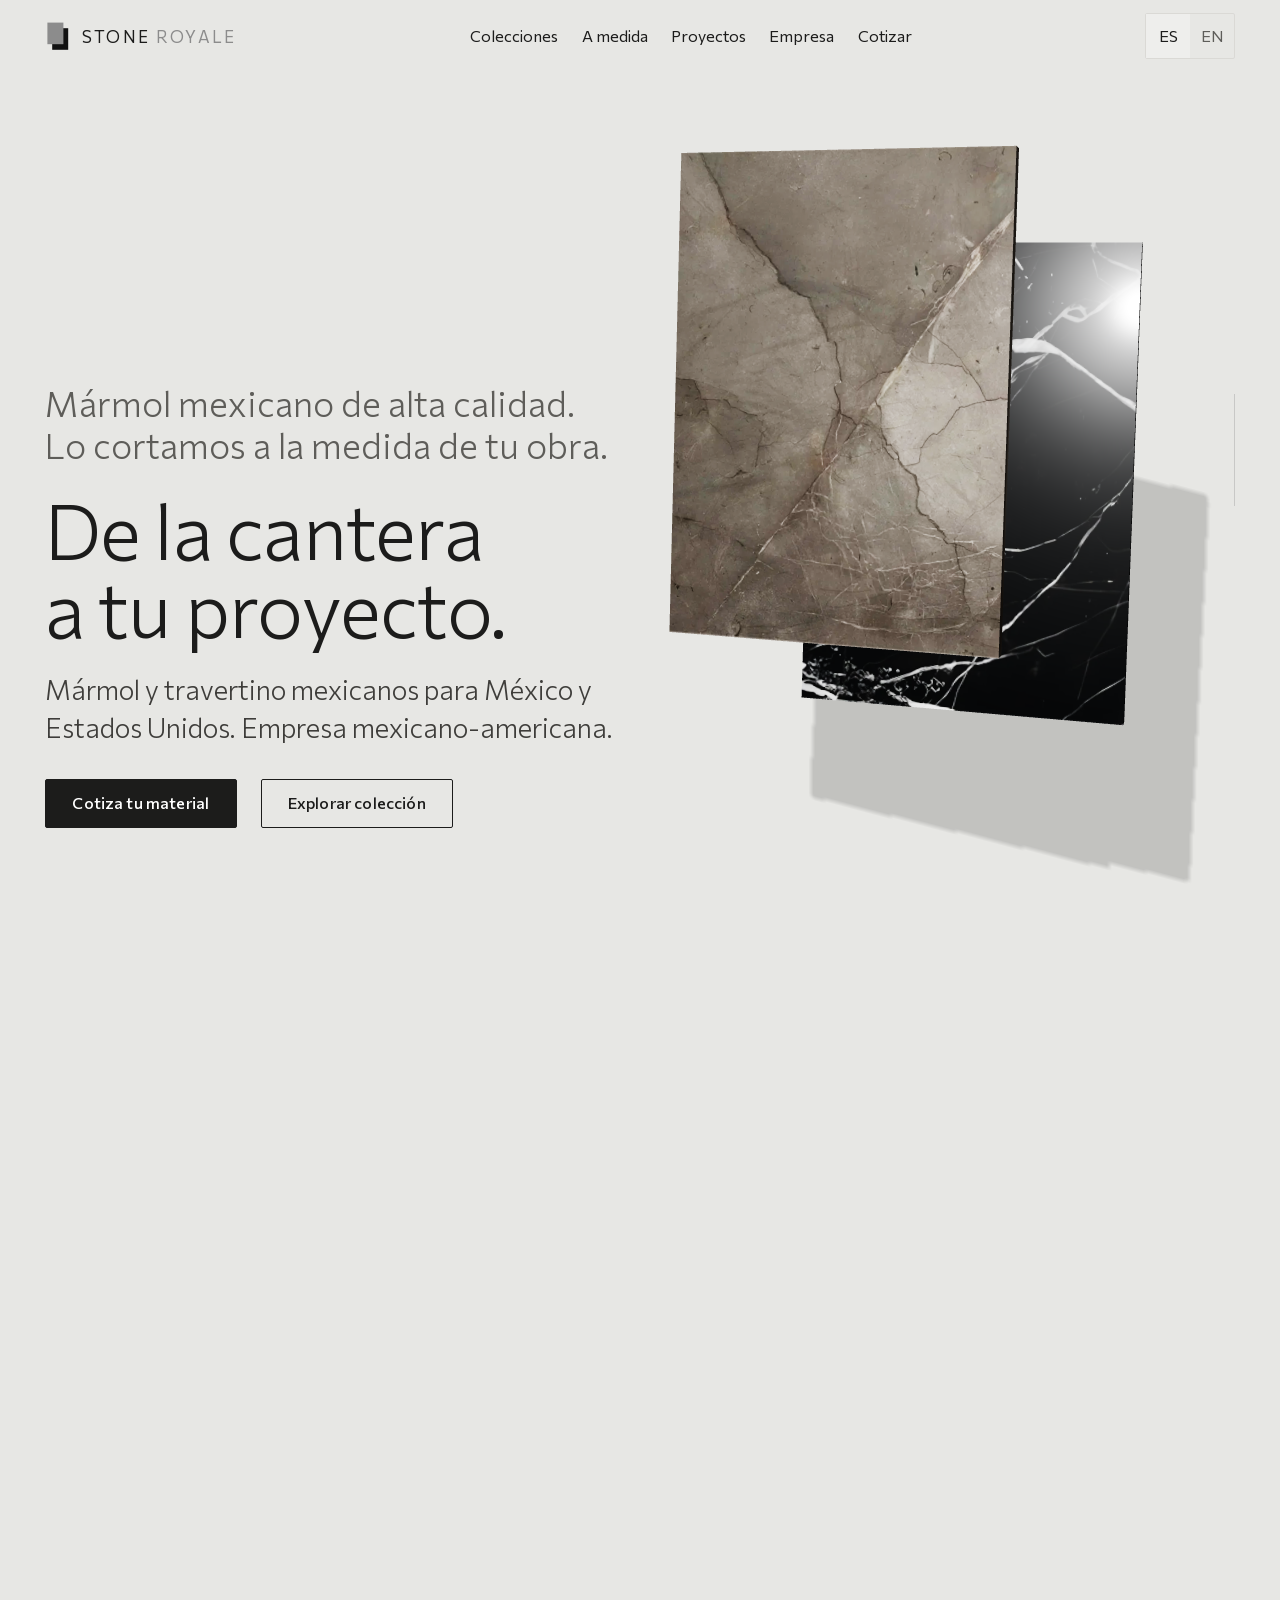
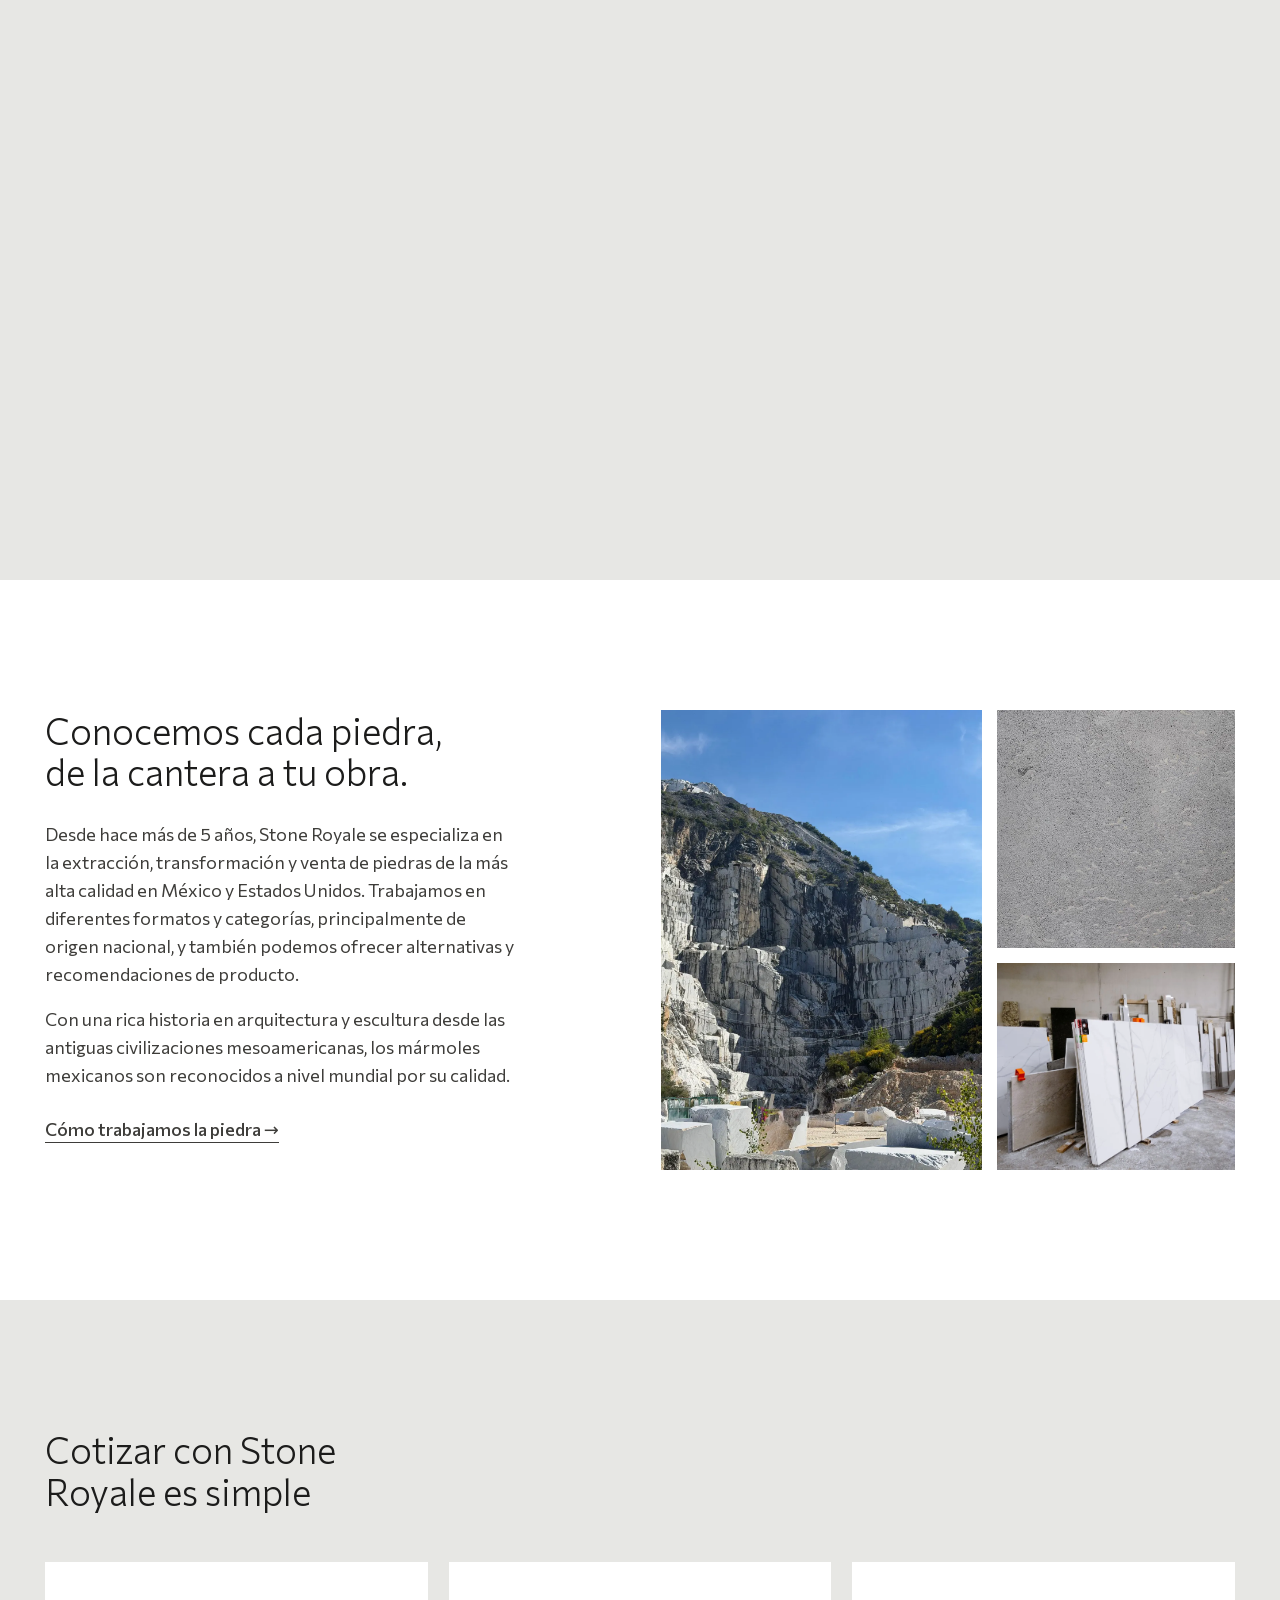
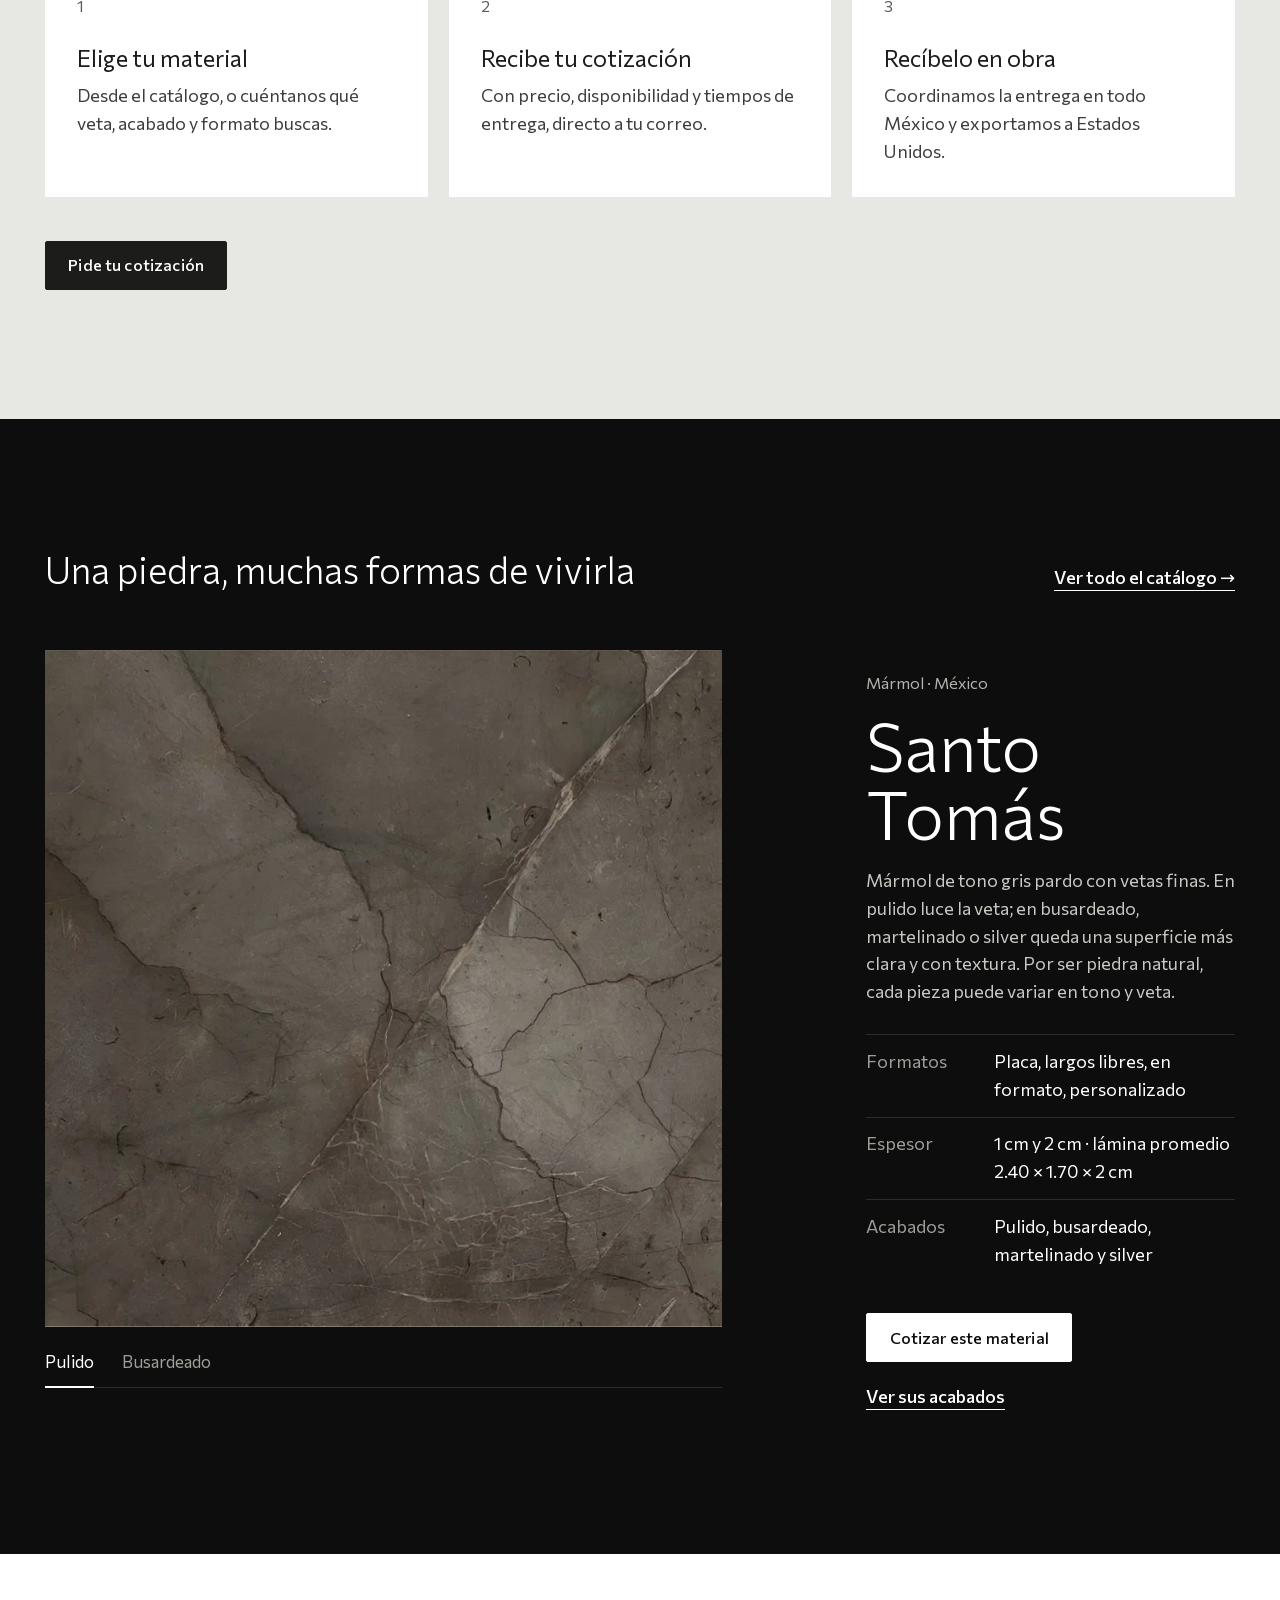
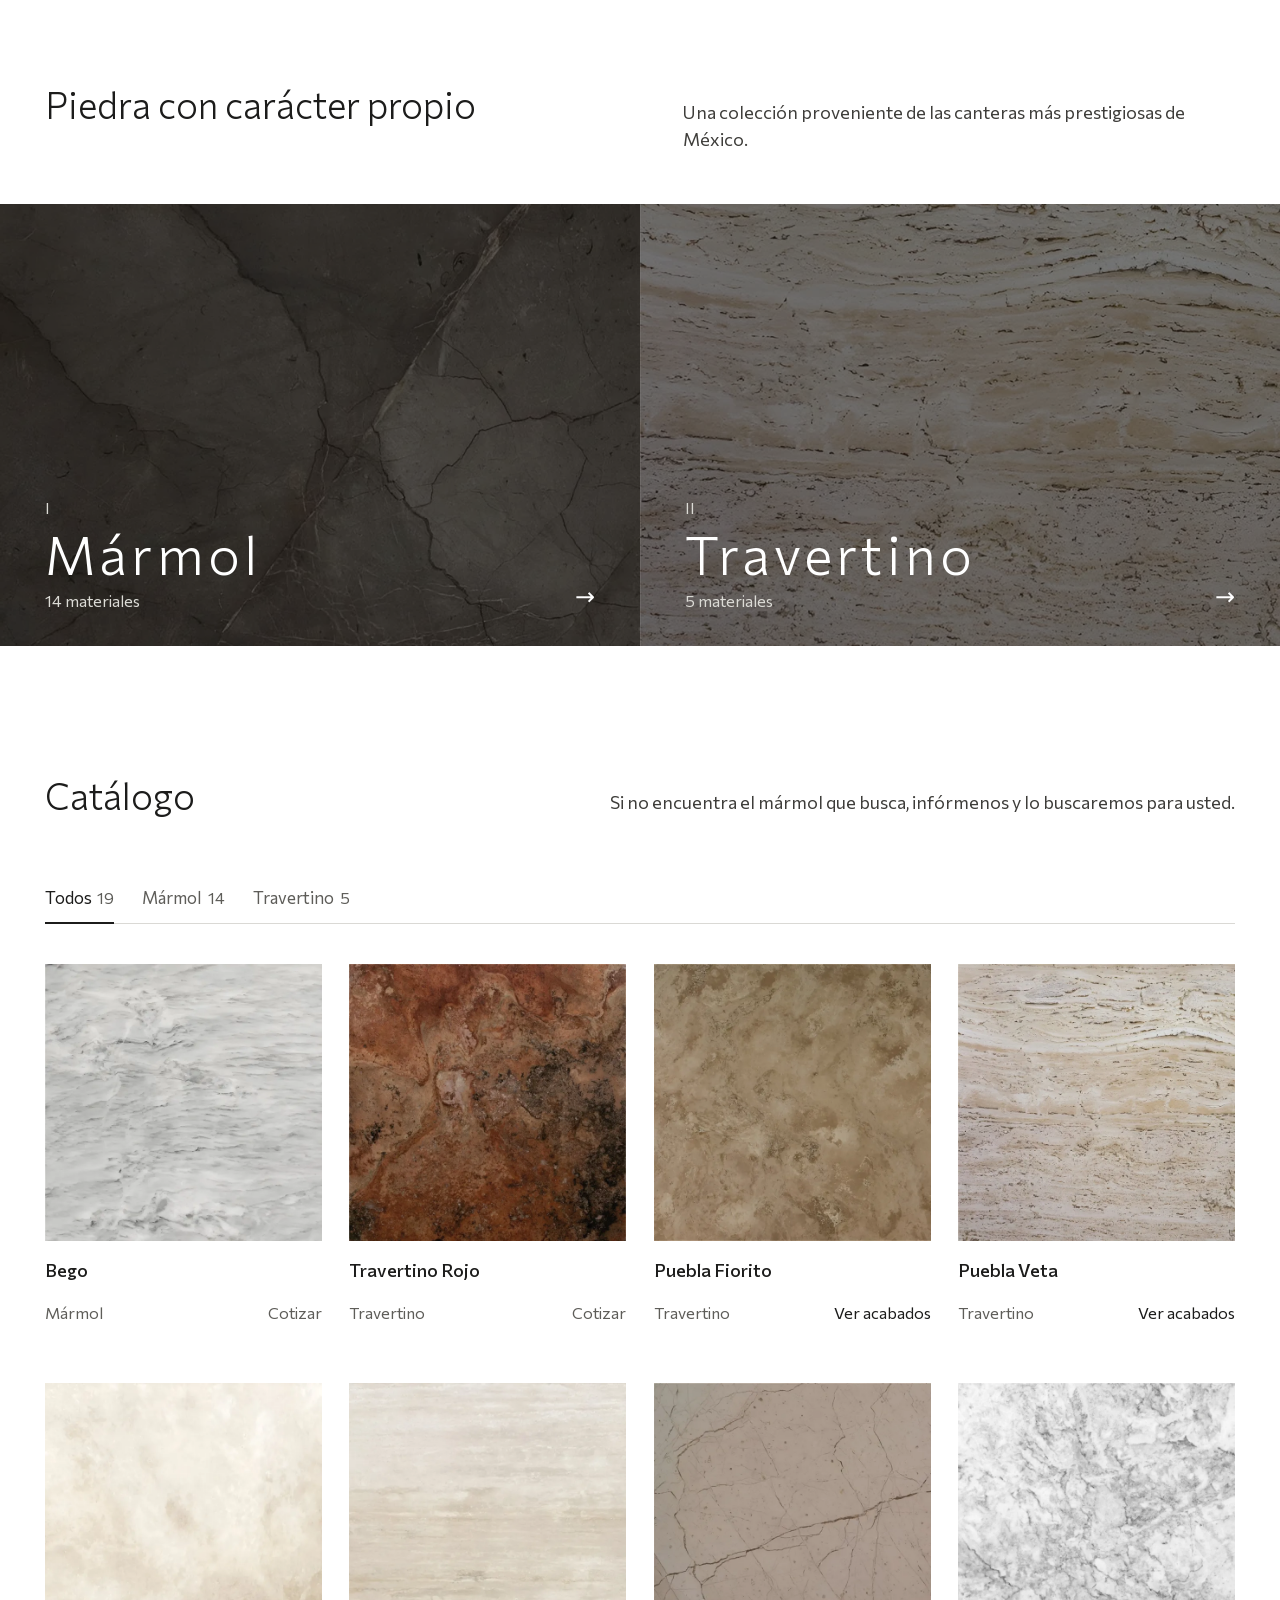
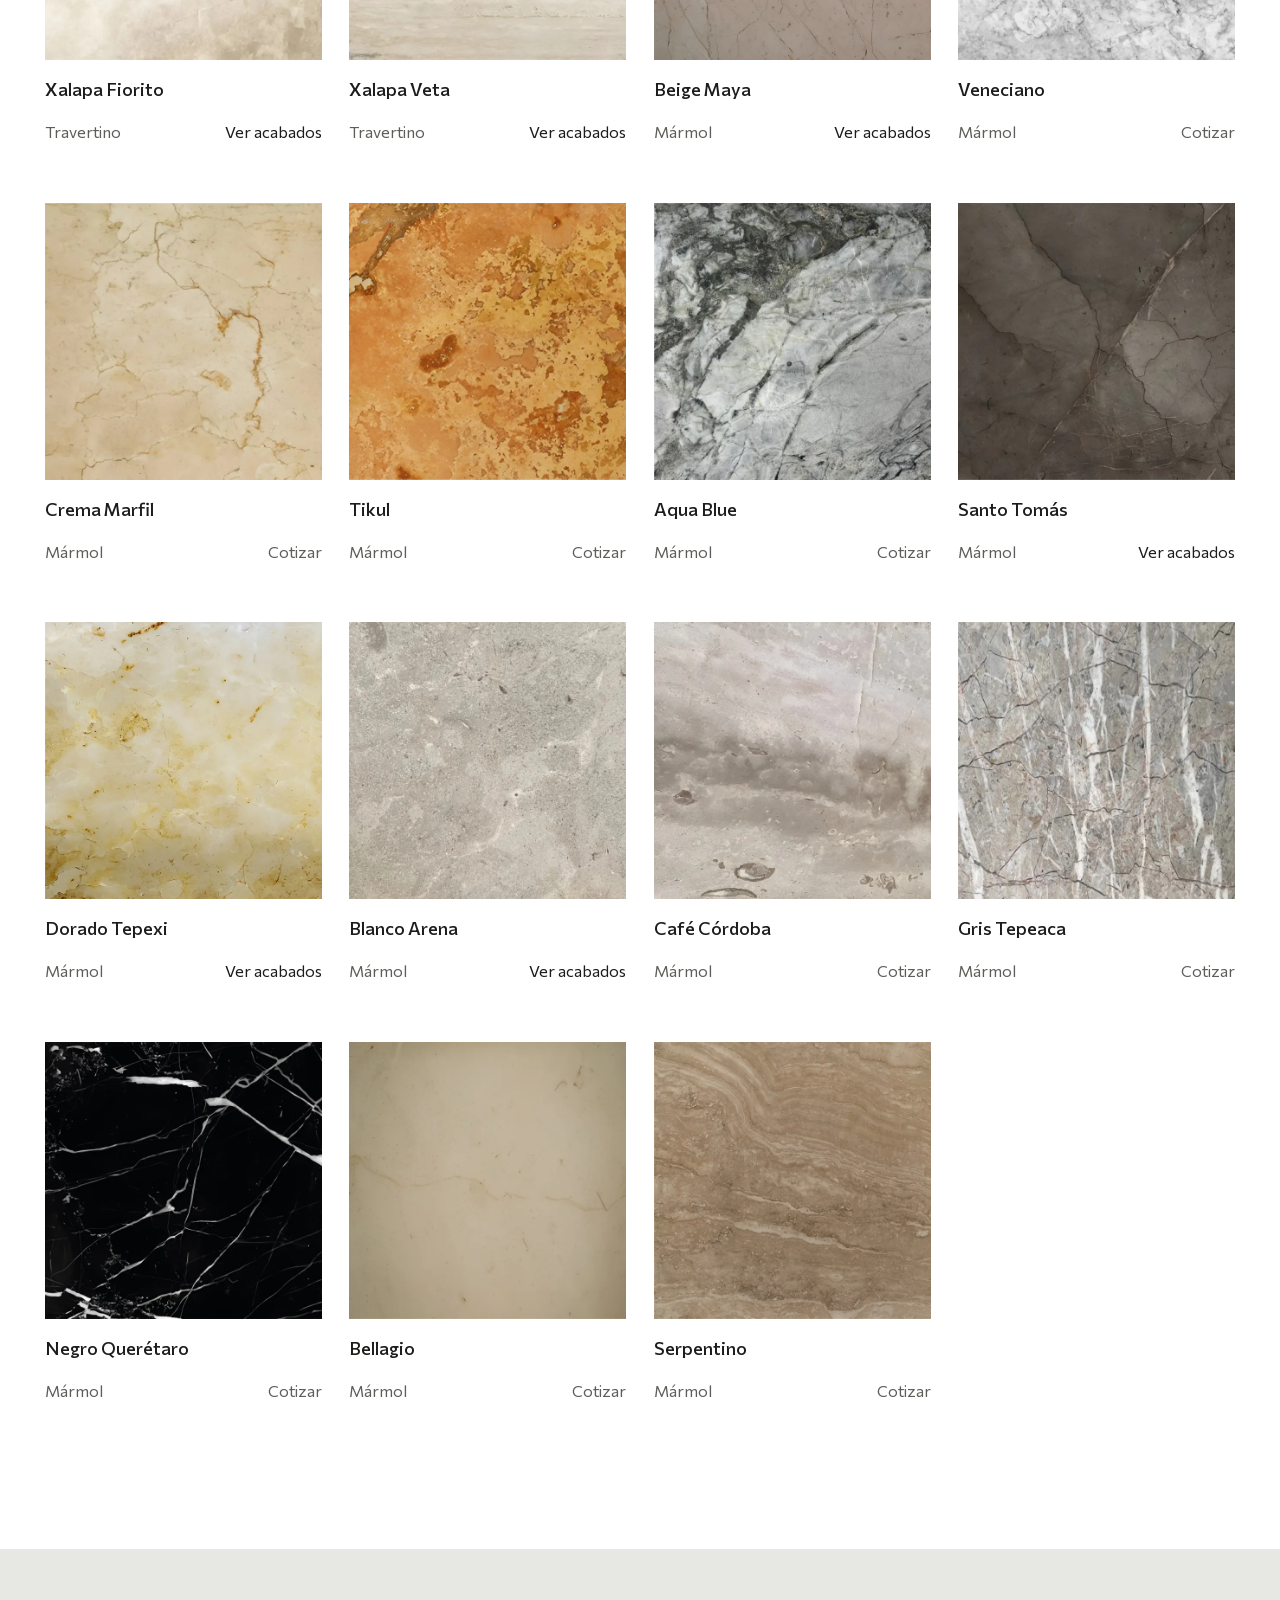
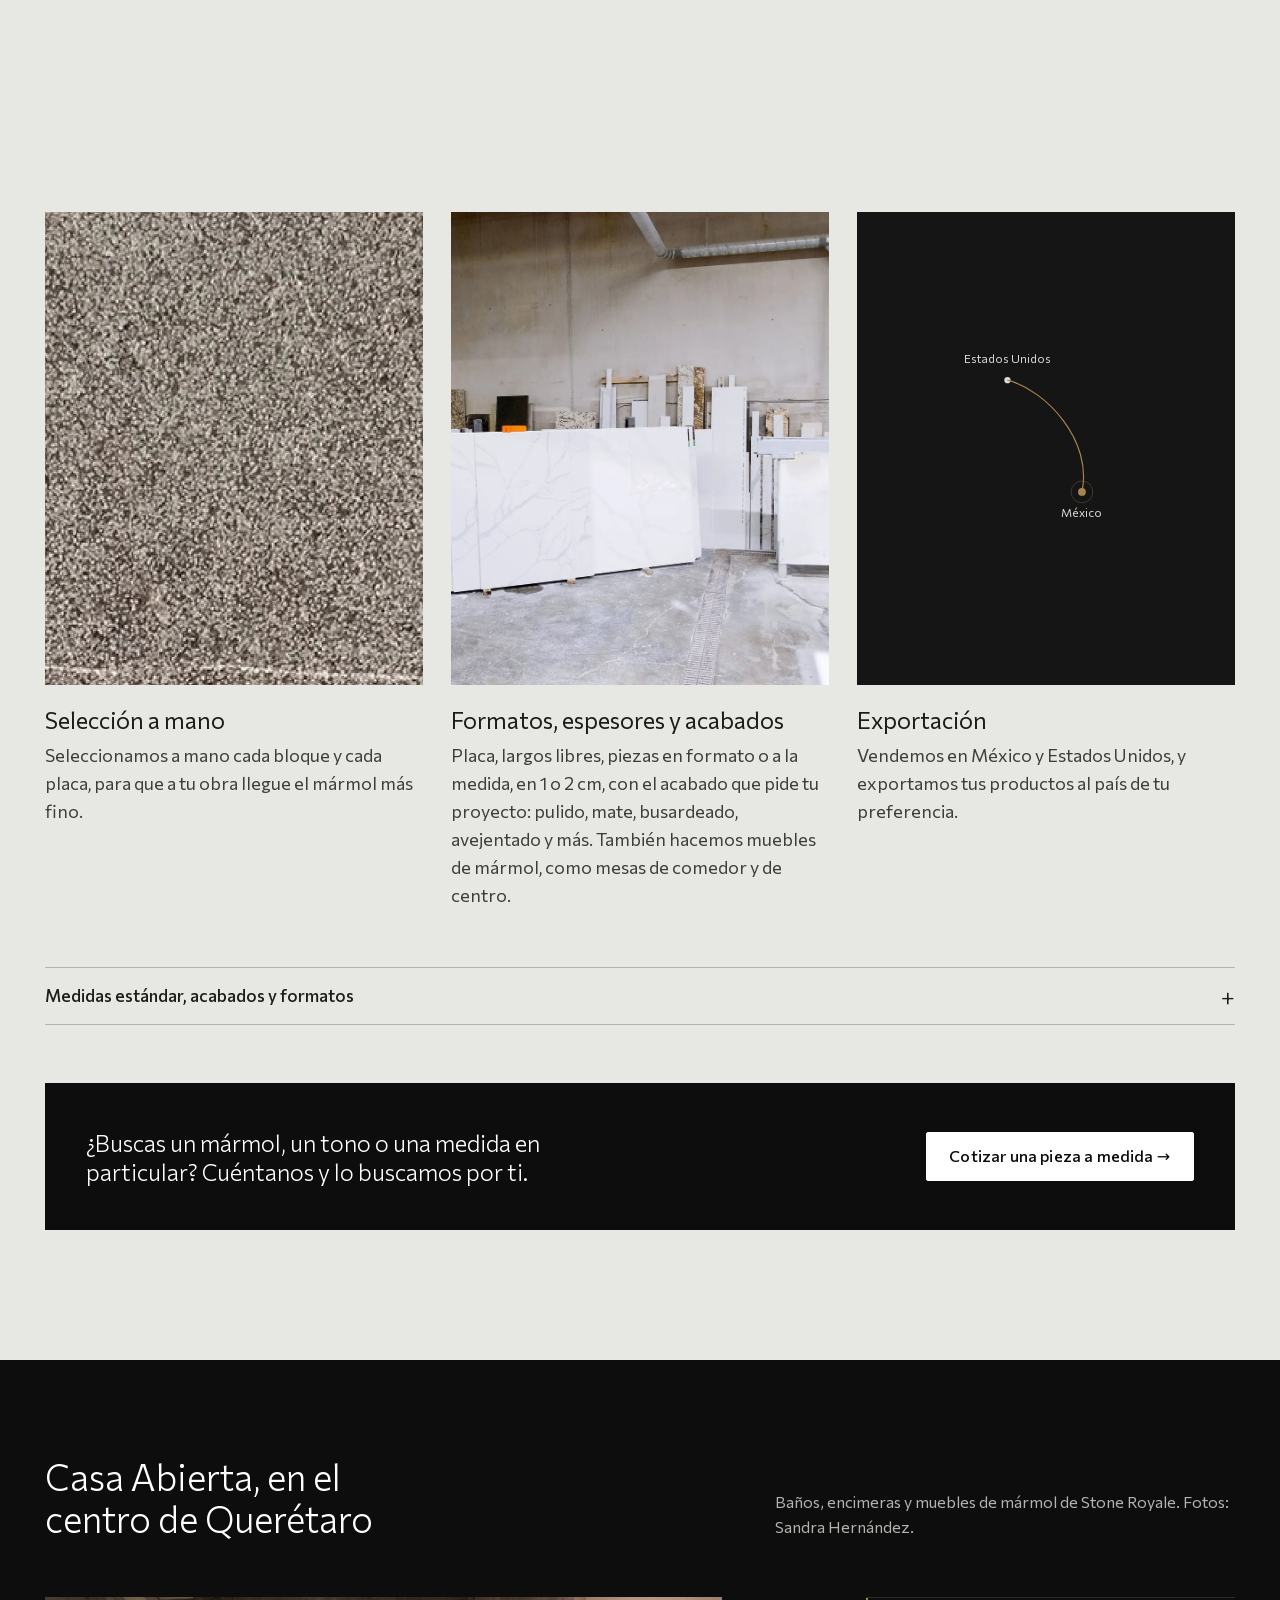
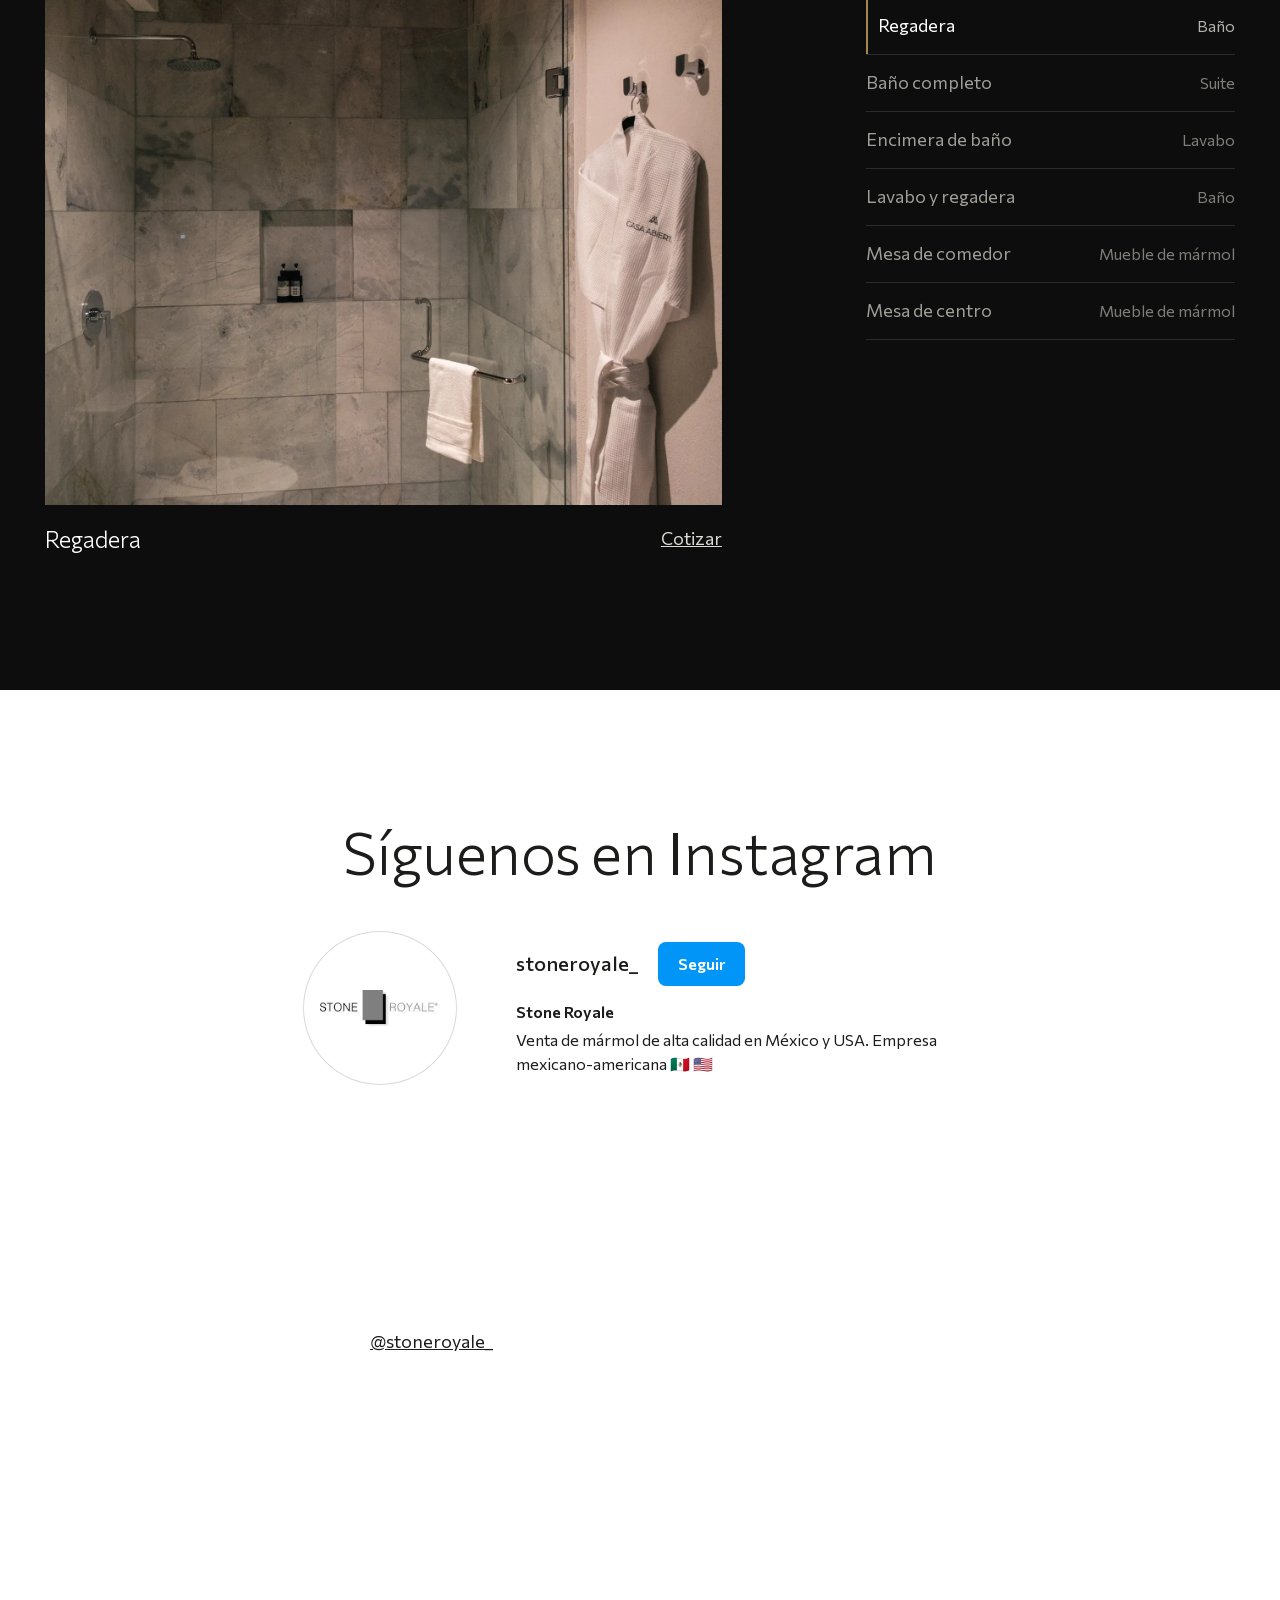
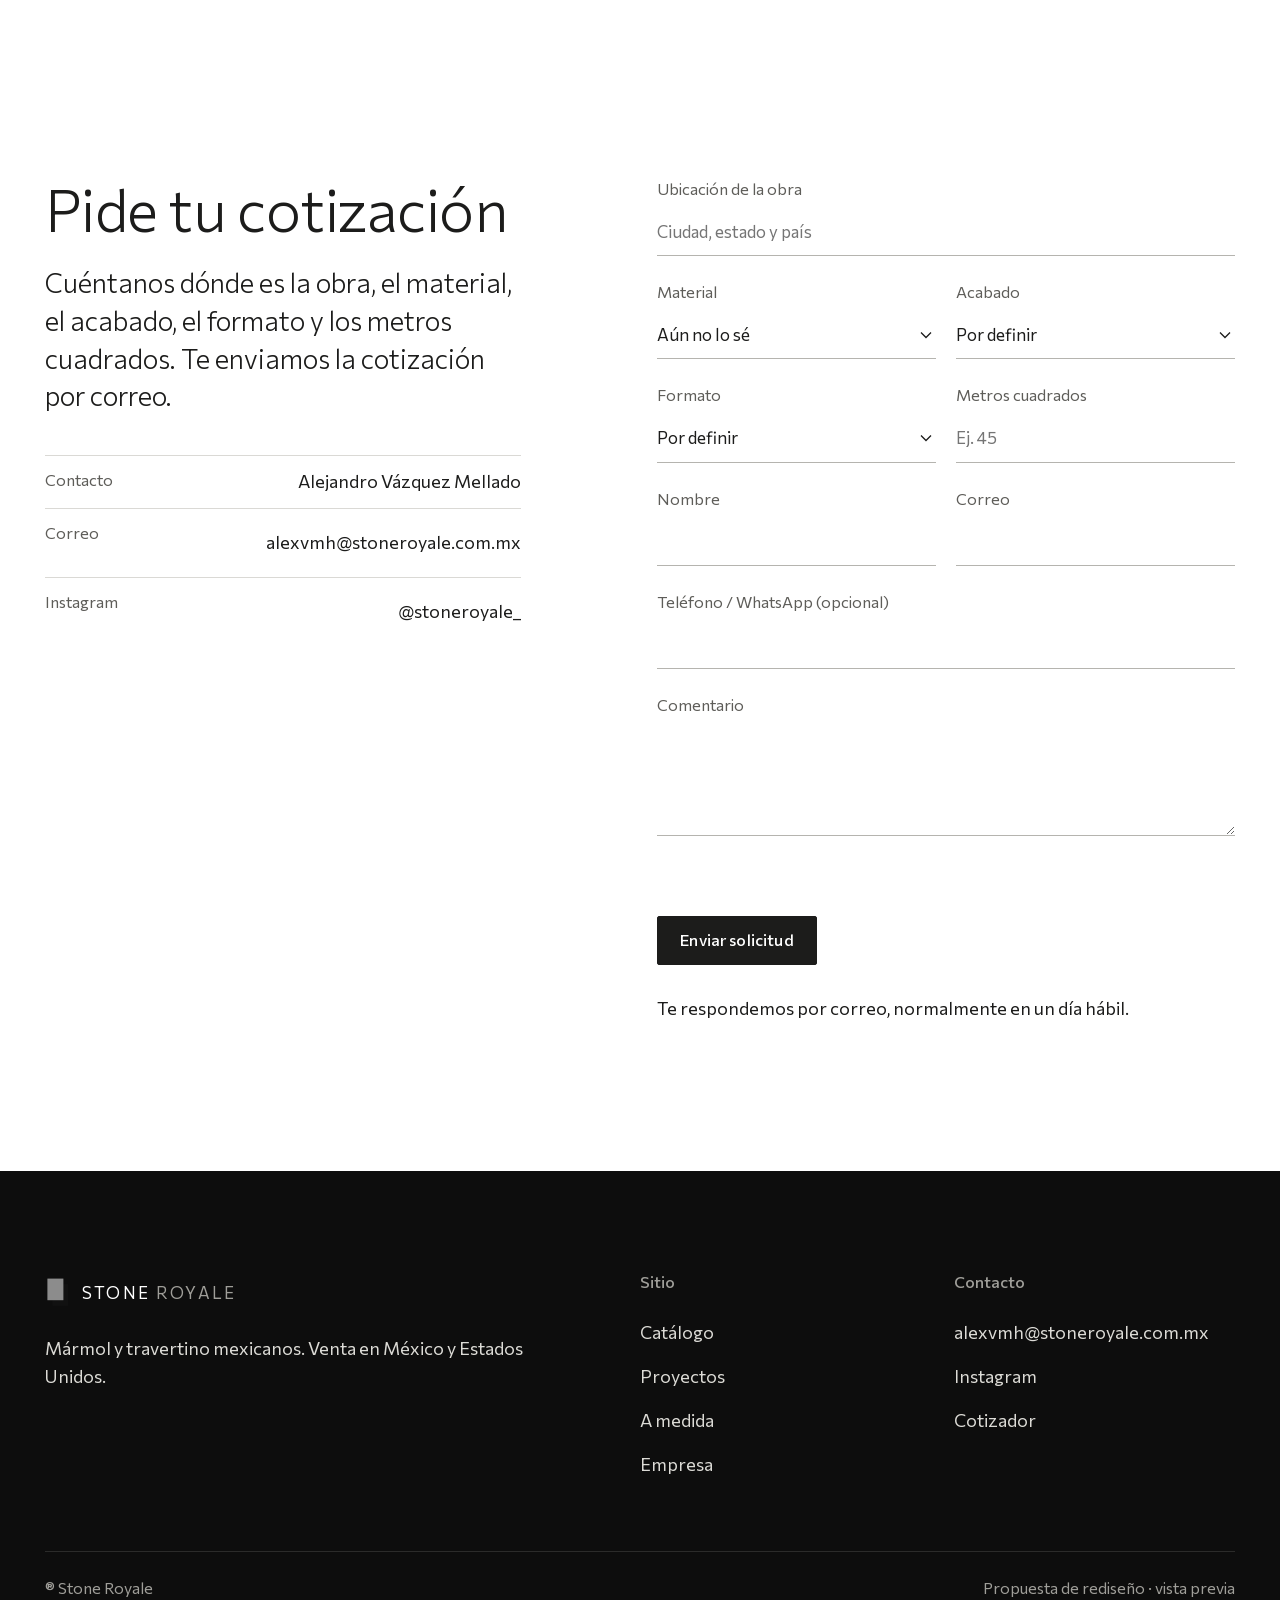
==== index.html @ ac7777a5 "Sin dirección (nada de ubicación); Blanco Arena con su nombre y ficha, una sola vez" ====
<!doctype html>
<html lang="es" class="no-js">
<head>
<meta charset="utf-8">
<meta name="viewport" content="width=device-width, initial-scale=1, viewport-fit=cover">
<title>Stone Royale · Mármol mexicano de alta calidad</title>
<meta name="robots" content="noindex, nofollow">
<meta name="description" content="Venta de mármol y travertino mexicanos de alta calidad en México y Estados Unidos. Cotiza tu material por correo.">
<meta name="theme-color" content="#FFFFFF">
<link rel="preload" href="assets/fonts/commissioner-latin.woff2" as="font" type="font/woff2" crossorigin>
<link rel="stylesheet" href="assets/css/sitio.css?v=1118t">
<link rel="icon" href="data:image/svg+xml,%3Csvg xmlns='http://www.w3.org/2000/svg' viewBox='0 0 32 38'%3E%3Crect x='9' y='9' width='20' height='27' fill='%23111'/%3E%3Crect x='3' y='2' width='20' height='27' fill='%238C8C8C'/%3E%3C/svg%3E">
<script>document.documentElement.className = 'js';</script>
</head>
<body>
<svg width="0" height="0" style="position:absolute" aria-hidden="true">
  <symbol id="iso" viewBox="0 0 32 38"><rect x="9" y="9" width="20" height="27" fill="#111"/><rect x="3" y="2" width="20" height="27" fill="#8C8C8C"/></symbol>
  <symbol id="wa" viewBox="0 0 24 24"><path fill="currentColor" d="M12 2a10 10 0 0 0-8.6 15.1L2 22l5-1.3A10 10 0 1 0 12 2zm0 18.2a8.2 8.2 0 0 1-4.2-1.1l-.3-.2-3 .8.8-2.9-.2-.3A8.2 8.2 0 1 1 12 20.2zm4.5-6.1c-.2-.1-1.5-.7-1.7-.8-.2-.1-.4-.1-.6.1l-.8 1c-.1.2-.3.2-.5.1a6.7 6.7 0 0 1-3.3-2.9c-.3-.4.2-.4.7-1.3.1-.2 0-.3 0-.4l-.8-1.8c-.2-.5-.4-.4-.6-.4h-.5a1 1 0 0 0-.7.3 3 3 0 0 0-.9 2.2 5.2 5.2 0 0 0 1.1 2.8 11.9 11.9 0 0 0 4.6 4c1.7.7 2.3.8 3.2.7.5-.1 1.5-.6 1.8-1.2.2-.6.2-1.1.1-1.2l-.5-.3z"/></symbol>
</svg>

<header class="cabecera">
  <div class="contenedor">
    <a class="marca" href="#inicio" aria-label="Stone Royale, inicio"><svg class="iso" aria-hidden="true"><use href="#iso"/></svg><span>STONE <b>ROYALE</b></span></a>
    <nav class="nav" aria-label="Principal">
      <a href="#colecciones" data-en="Collections">Colecciones</a>
      <a href="#cantera" data-en="Made to measure">A medida</a>
      <a href="#proyectos" data-en="Projects">Proyectos</a>
      <a href="#empresa" data-en="Company">Empresa</a>
      <a href="#cotizar" data-en="Get a quote">Cotizar</a>
    </nav>
    <div style="display:flex;align-items:center;gap:.5rem">
      <div class="idioma" role="group" aria-label="Idioma"><button type="button" data-idioma="es" aria-pressed="true">ES</button><button type="button" data-idioma="en" aria-pressed="false">EN</button></div>
      <button class="menu-boton" type="button" aria-expanded="false" aria-controls="menu" aria-label="Abrir menú"><i></i><i></i></button>
    </div>
  </div>
</header>
<div class="menu" id="menu">
  <a href="#colecciones" data-en="Collections">Colecciones</a>
  <a href="#cantera" data-en="Made to measure">A medida</a>
  <a href="#proyectos" data-en="Projects">Proyectos</a>
  <a href="#empresa" data-en="Company">Empresa</a>
  <a href="#cotizar" data-en="Get a quote">Cotizar</a>
  <p class="meta"><span data-tel-texto hidden></span><a href="mailto:alexvmh@stoneroyale.com.mx">alexvmh@stoneroyale.com.mx</a></p>
</div>

<main id="inicio">
  <section class="heroe" aria-label="Presentación">
    <div class="heroe-pegado">
      <canvas id="losa" aria-hidden="true"></canvas>
      <div class="heroe-texto">
        <h1 class="heroe-titulo">
          <span class="linea suave" data-en="High-quality Mexican marble.">Mármol mexicano de alta calidad.</span>
          <span class="linea suave" data-en="We cut it to your project’s measure.">Lo cortamos a la medida de tu obra.</span>
          <span class="linea fuerte" data-en="From the quarry to your project.">De la cantera a tu proyecto.</span>
        </h1>
        <p class="entrada" data-en="Mexican marble and travertine for Mexico and the United States. A Mexican-American company.">Mármol y travertino mexicanos para México y Estados Unidos. Empresa mexicano-americana.</p>
        <div class="heroe-botones">
          <a class="boton" href="#cotizar" data-en="Quote your material">Cotiza tu material</a>
          <a class="boton boton--claro" href="#colecciones" data-en="Explore the collection">Explorar colección</a>
        </div>
      </div>
      <div class="heroe-estatico" aria-hidden="true"><div class="losa"><img src="assets/img/mat/sto-tomas-hd.webp" alt="" width="800" height="800" fetchpriority="high"></div></div>
      <div class="heroe-material" aria-live="polite">
        <span class="meta" data-en="On the slab">En la losa</span>
        <a class="nombre" id="nombre-losa" href="#catalogo">Santo Tomás</a>
      </div>
      <div class="heroe-avance" aria-hidden="true"><i></i></div>
      <aside class="heroe-ficha" id="heroe-ficha" aria-label="Mármol en la losa">
        <div class="hf-cuerpo" aria-live="polite">
          <h2 class="hf-nombre hf-a"></h2>
          <p class="hf-tipo hf-a"></p>
          <p class="hf-desc hf-a"></p>
          <dl class="hf-datos">
            <div class="hf-a"><dt data-en="Finishes">Acabados</dt><dd class="hf-acabados"></dd></div>
            <div class="hf-a"><dt data-en="Formats">Formatos</dt><dd class="hf-formatos"></dd></div>
            <div class="hf-a hf-extra"><dt data-en="Sizes">Medidas</dt><dd class="hf-medidas"></dd></div>
            <div class="hf-a hf-extra"><dt data-en="Uses">Usos</dt><dd class="hf-usos"></dd></div>
          </dl>
          <div class="hf-acciones hf-a"><a class="boton hf-ver" href="#catalogo"></a><a class="enlace hf-cotizar" href="#cotizar" data-en="Quote this material">Cotizar este material</a></div>
        </div>
        <div class="hf-miniaturas" role="group" aria-label="Elegir mármol"></div>
      </aside>
    </div>
  </section>

  <section class="seccion criterio" id="empresa" aria-labelledby="criterio-titulo">
    <div class="contenedor criterio-rejilla">
      <div class="criterio-texto revela">
        <h2 class="t-l" id="criterio-titulo" data-en="We know every stone, from the quarry to your project.">Conocemos cada piedra, de la cantera a tu obra.</h2>
        <p data-en="For more than 5 years, Stone Royale has specialized in extracting, transforming and selling top-quality stone in Mexico and the United States. We work in different formats and categories, mainly of national origin, and we can also offer alternatives and recommendations.">Desde hace más de 5 años, Stone Royale se especializa en la extracción, transformación y venta de piedras de la más alta calidad en México y Estados Unidos. Trabajamos en diferentes formatos y categorías, principalmente de origen nacional, y también podemos ofrecer alternativas y recomendaciones de producto.</p>
        <p data-en="With a rich history in architecture and sculpture since the ancient Mesoamerican civilizations, Mexican marble is recognized worldwide for its quality.">Con una rica historia en arquitectura y escultura desde las antiguas civilizaciones mesoamericanas, los mármoles mexicanos son reconocidos a nivel mundial por su calidad.</p>
        <p><a class="enlace" href="#cantera" data-en="See how we work the stone →">Cómo trabajamos la piedra →</a></p>
      </div>
      <div class="criterio-fotos revela">
        <img class="f1" src="assets/img/usos/cantera-marmol.webp" alt="Cantera de mármol a cielo abierto con bloques recién extraídos" data-en-alt="Open-pit marble quarry with freshly cut blocks" width="1200" height="1600" loading="lazy">
        <img class="f2" src="assets/img/fin/santo-tomas-busardeado.webp" alt="Mármol Santo Tomás con acabado busardeado" width="800" height="800" loading="lazy">
        <img class="f3" src="assets/img/usos/placas-taller.webp" alt="Placas de mármol blanco recargadas en el taller" data-en-alt="White marble slabs standing in the workshop" width="1600" height="1067" loading="lazy">
      </div>
    </div>
  </section>

  <section class="seccion pasos" id="como-cotizar" aria-labelledby="pasos-titulo">
    <div class="contenedor">
      <h2 class="t-l revela" id="pasos-titulo" data-en="Getting a quote from Stone Royale is simple">Cotizar con Stone Royale es simple</h2>
      <ol class="pasos-lista">
        <li class="revela"><span class="paso-n">1</span><h3 class="t-m" data-en="Choose your material">Elige tu material</h3><p data-en="From the catalog, or tell us the vein, finish and format you are looking for.">Desde el catálogo, o cuéntanos qué veta, acabado y formato buscas.</p></li>
        <li class="revela"><span class="paso-n">2</span><h3 class="t-m" data-en="Get your quote">Recibe tu cotización</h3><p data-en="With price, availability and delivery times, straight to your inbox.">Con precio, disponibilidad y tiempos de entrega, directo a tu correo.</p></li>
        <li class="revela"><span class="paso-n">3</span><h3 class="t-m" data-en="Receive it on site">Recíbelo en obra</h3><p data-en="We coordinate delivery anywhere in Mexico and export to the United States.">Coordinamos la entrega en todo México y exportamos a Estados Unidos.</p></li>
      </ol>
      <p class="revela pasos-cta"><a class="boton" href="#cotizar" data-en="Request a quote">Pide tu cotización</a></p>
    </div>
  </section>

  <section class="seccion destacado oscuro" id="destacado" aria-labelledby="destacado-titulo">
    <div class="contenedor">
      <div class="destacado-cabeza revela">
        <h2 class="t-l" id="destacado-titulo" data-en="One stone, many ways to live with it">Una piedra, muchas formas de vivirla</h2>
        <a class="enlace" href="#catalogo" data-en="See the full catalog →">Ver todo el catálogo →</a>
      </div>
      <div class="destacado-rejilla">
        <figure class="destacado-visual revela">
          <div class="dv-marco">
            <img class="dv-img activa" data-vista="placa" src="assets/img/mat/sto-tomas-hd.webp" alt="Placa de mármol Santo Tomás pulido" data-en-alt="Polished Santo Tomás marble slab" width="800" height="800" loading="lazy">
            <img class="dv-img" data-vista="obra" src="assets/img/fin/santo-tomas-busardeado.webp" alt="Mármol Santo Tomás con acabado busardeado" data-en-alt="Santo Tomás marble with a bush-hammered finish" width="800" height="800" loading="lazy">
          </div>
          <div class="dv-conmutador" role="group" aria-label="Cambiar vista">
            <button type="button" data-vista="placa" aria-pressed="true" data-en="Polished">Pulido</button>
            <button type="button" data-vista="obra" aria-pressed="false" data-en="Bush-hammered">Busardeado</button>
          </div>
          <figcaption class="meta dv-nota" data-en="The same marble in two finishes.">El mismo mármol en dos acabados.</figcaption>
        </figure>
        <div class="destacado-datos revela">
          <p class="meta" data-en="Marble · Mexico">Mármol · México</p>
          <h3 class="destacado-nombre">Santo Tomás</h3>
          <p data-en="Greyish-brown marble with fine veining. Polished, it shows off the vein; bush-hammered, hammered or silver, it takes on a lighter, textured surface. As a natural stone, each piece may vary in tone and veining.">Mármol de tono gris pardo con vetas finas. En pulido luce la veta; en busardeado, martelinado o silver queda una superficie más clara y con textura. Por ser piedra natural, cada pieza puede variar en tono y veta.</p>
          <dl class="destacado-lista">
            <div><dt data-en="Formats">Formatos</dt><dd data-en="Slab, free lengths, cut to format, custom">Placa, largos libres, en formato, personalizado</dd></div>
            <div><dt data-en="Thickness">Espesor</dt><dd data-en="1 cm and 2 cm · average slab 2.40 × 1.70 × 2 cm">1 cm y 2 cm · lámina promedio 2.40 × 1.70 × 2 cm</dd></div>
            <div><dt data-en="Finishes">Acabados</dt><dd data-en="Polished, bush-hammered, hammered and silver">Pulido, busardeado, martelinado y silver</dd></div>
          </dl>
          <div class="destacado-acciones">
            <a class="boton" href="#cotizar" data-material="Santo Tomás" data-en="Quote this material">Cotizar este material</a>
            <a class="enlace" href="ficha.html?m=santo-tomas" data-en="See its finishes">Ver sus acabados</a>
          </div>
        </div>
      </div>
    </div>
  </section>

  <section class="colecciones" id="colecciones" aria-labelledby="col-titulo">
    <div class="contenedor colecciones-cabeza">
      <h2 class="t-l revela" id="col-titulo" data-en="Stone with its own character">Piedra con carácter propio</h2>
      <p class="revela" data-en="An exceptional collection from Mexico’s most prestigious quarries.">Una colección proveniente de las canteras más prestigiosas de México.</p>
    </div>
    <ul class="colecciones-lista">
      <li><a href="#catalogo" data-filtro-ir="marmol"><span class="col-foto" style="background-image:url(assets/img/mat/sto-tomas-hd.webp)" aria-hidden="true"></span><span class="col-num">I</span><span class="col-nombre" data-en="Marble">Mármol</span><span class="col-cuenta" data-cuenta="marmol"></span><span class="col-flecha" aria-hidden="true">→</span></a></li>
      <li><a href="#catalogo" data-filtro-ir="travertino"><span class="col-foto" style="background-image:url(assets/img/mat/puebla-veta-hd.webp)" aria-hidden="true"></span><span class="col-num">II</span><span class="col-nombre" data-en="Travertine">Travertino</span><span class="col-cuenta" data-cuenta="travertino"></span><span class="col-flecha" aria-hidden="true">→</span></a></li>
    </ul>
  </section>

  <section class="seccion catalogo" id="catalogo">
    <div class="contenedor">
      <div class="catalogo-cabeza">
        <h2 class="t-l revela" data-en="Catalog">Catálogo</h2>
        <div class="texto revela"><p data-en="If you don’t find the marble you’re looking for, let us know and we’ll source it for you.">Si no encuentra el mármol que busca, infórmenos y lo buscaremos para usted.</p></div>
      </div>
      <div class="filtros" role="group" aria-label="Filtrar por tipo">
        <button type="button" data-filtro="todos" aria-pressed="true"><span data-en="All">Todos</span><sup></sup></button>
        <button type="button" data-filtro="marmol" aria-pressed="false"><span data-en="Marble">Mármol</span><sup></sup></button>
        <button type="button" data-filtro="travertino" aria-pressed="false"><span data-en="Travertine">Travertino</span><sup></sup></button>
      </div>
      <ul class="materiales" id="materiales"></ul>
    </div>
  </section>

  <section class="seccion amedida" id="cantera" aria-labelledby="amedida-titulo">
    <div class="contenedor">
      <div class="amedida-cabeza revela">
        <h2 class="t-l" id="amedida-titulo" data-en="Made to measure: formats, thicknesses and finishes">A medida: formatos, espesores y acabados</h2>
        <p data-en="We are experts in every stage of marble production, from quarry extraction to transformation and final delivery.">Somos expertos en cada etapa de la producción de mármol, desde la extracción en cantera hasta la transformación y la entrega final.</p>
      </div>
      <ul class="amedida-lista">
        <li class="revela">
          <div class="am-foto"><img src="assets/img/fin/santo-tomas-martelinado.webp" alt="Mármol Santo Tomás con acabado martelinado" width="800" height="800" loading="lazy"></div>
          <h3 class="t-m" data-en="Hand-picked">Selección a mano</h3>
          <p data-en="We hand-pick every block and every slab, so the finest marble reaches your project.">Seleccionamos a mano cada bloque y cada placa, para que a tu obra llegue el mármol más fino.</p>
        </li>
        <li class="revela">
          <div class="am-foto"><img src="assets/img/usos/placas-taller-2.webp" alt="Placas de mármol y piedra natural en el taller, listas para corte" data-en-alt="Marble and natural stone slabs in the workshop, ready to cut" width="1600" height="1067" loading="lazy"></div>
          <h3 class="t-m" data-en="Formats, thicknesses and finishes">Formatos, espesores y acabados</h3>
          <p data-en="Slabs, free lengths, cut-to-format pieces or custom work, in 1 or 2 cm, with the finish your project needs: polished, matte, bush-hammered, aged and more. We also make marble furniture, such as dining and coffee tables.">Placa, largos libres, piezas en formato o a la medida, en 1 o 2 cm, con el acabado que pide tu proyecto: pulido, mate, busardeado, avejentado y más. También hacemos muebles de mármol, como mesas de comedor y de centro.</p>
        </li>
        <li class="revela">
          <div class="am-foto mapa"></div>
          <h3 class="t-m" data-en="Export">Exportación</h3>
          <p data-en="We sell in Mexico and the United States and export your products to the country of your choice.">Vendemos en México y Estados Unidos, y exportamos tus productos al país de tu preferencia.</p>
        </li>
      </ul>
      <details class="medidas revela">
        <summary data-en="Standard sizes, finishes and formats">Medidas estándar, acabados y formatos</summary>
        <div class="especificaciones">
          <div>
            <h3 class="t-m" data-en="Marble sizes">Medidas de mármol</h3>
            <ul>
              <li>.305 × .305 × 1</li><li>.40 × .40 × 1</li><li>.305 × .60 × 1</li><li>.40 × .60 × 1</li><li>.60 × .60 × 1</li>
              <li data-en=".305 / .40 / .60 × free length × 1">.305 / .40 / .60 × largo libre × 1</li>
              <li data-en="Mosaic: 0.05 × 0.05 × 1 on .305 sheets, .10 × .10 × 1 (tumbled)">Mosaico: 0.05 × 0.05 × 1 en piezas de .305 y .10 × .10 × 1 (tombaleado)</li>
              <li data-en="Same sizes available in 2 cm">Las mismas medidas en 2 cm</li>
              <li data-en="Average slab: 2.40 × 1.70 × 2 cm">Lámina promedio: 2.40 × 1.70 × 2 cm</li>
            </ul>
          </div>
          <div><h3 class="t-m" data-en="Finishes">Tipos de acabado</h3><ul id="lista-acabados"></ul></div>
          <div><h3 class="t-m" data-en="Formats">Formatos</h3><ul id="lista-formatos"></ul>
            <p class="nota" data-en="Marble and granite are natural stones, so their tones and veins may vary.">Nota importante: el mármol y el granito son de origen natural y pueden presentar variantes en sus tonos y vetas.</p></div>
        </div>
      </details>
      <div class="amedida-banda revela">
        <p class="t-m" data-en="Looking for a specific marble, tone or size? Tell us and we’ll source it for you.">¿Buscas un mármol, un tono o una medida en particular? Cuéntanos y lo buscamos por ti.</p>
        <a class="boton" href="#cotizar" data-en="Quote a custom piece →">Cotizar una pieza a medida →</a>
      </div>
    </div>
  </section>

  <section class="seccion proyectos oscuro" id="proyectos" aria-labelledby="proy-titulo">
    <div class="contenedor proyectos-cabeza">
      <h2 class="t-l revela" id="proy-titulo" data-en="Casa Abierta, in downtown Querétaro">Casa Abierta, en el centro de Querétaro</h2>
      <p class="meta revela nota-fotos" data-en="Bathrooms, countertops and marble furniture by Stone Royale. Photos: Sandra Hernández.">Baños, encimeras y muebles de mármol de Stone Royale. Fotos: Sandra Hernández.</p>
    </div>
    <div class="contenedor obras">
      <figure class="obras-visor revela">
        <button type="button" data-visor aria-label="Ampliar foto"><img id="obra-img" src="assets/img/usos/ca-regadera-marmol-blanco.webp" alt="Regadera revestida en mármol blanco veteado con nicho, Casa Abierta, Querétaro" data-en-alt="Shower clad in veined white marble with a niche, Casa Abierta, Querétaro" width="1600" height="1200" loading="lazy"></button>
        <figcaption><span class="t-m" id="obra-nombre">Regadera</span><a href="#cotizar" data-uso="Regadera" data-en="Quote">Cotizar</a></figcaption>
      </figure>
      <ol class="obras-lista" id="obras-lista">
        <li><button type="button" aria-pressed="true" data-img="ca-regadera-marmol-blanco" data-alt="Regadera revestida en mármol blanco veteado con nicho, Casa Abierta, Querétaro" data-alt-en="Shower clad in veined white marble with a niche, Casa Abierta, Querétaro"><span data-en="Shower">Regadera</span><span class="meta" data-en="Bathroom">Baño</span></button></li>
        <li><button type="button" aria-pressed="false" data-img="ca-bano-regadera-veteada" data-alt="Baño con regadera de mármol veteado y lavabo sobre cubierta de mármol, Casa Abierta" data-alt-en="Bathroom with a veined marble shower and a sink on a marble top, Casa Abierta"><span data-en="Full bathroom">Baño completo</span><span class="meta" data-en="Suite">Suite</span></button></li>
        <li><button type="button" aria-pressed="false" data-img="ca-lavabo-cubierta-marmol" data-alt="Lavabo sobre cubierta de mármol gris junto a la regadera de mármol, Casa Abierta" data-alt-en="Sink on a grey marble top next to the marble shower, Casa Abierta"><span data-en="Vanity top">Encimera de baño</span><span class="meta" data-en="Sink">Lavabo</span></button></li>
        <li><button type="button" aria-pressed="false" data-img="ca-lavabo-regadera" data-alt="Cubierta de mármol con lavabo y regadera de mármol veteado al fondo, Casa Abierta" data-alt-en="Marble vanity top with a sink and a veined marble shower behind, Casa Abierta"><span data-en="Sink and shower">Lavabo y regadera</span><span class="meta" data-en="Bathroom">Baño</span></button></li>
        <li><button type="button" aria-pressed="false" data-img="ca-mesa-comedor-marmol" data-alt="Mesa de comedor con cubierta de mármol negro veteado, Casa Abierta" data-alt-en="Dining table with a veined black marble top, Casa Abierta"><span data-en="Dining table">Mesa de comedor</span><span class="meta" data-en="Marble furniture">Mueble de mármol</span></button></li>
        <li><button type="button" aria-pressed="false" data-img="ca-mesa-centro-marmol" data-alt="Mesa de centro redonda con cubierta de mármol negro veteado, Casa Abierta" data-alt-en="Round coffee table with a veined black marble top, Casa Abierta"><span data-en="Coffee table">Mesa de centro</span><span class="meta" data-en="Marble furniture">Mueble de mármol</span></button></li>
      </ol>
    </div>
  </section>

  <section class="seccion instagram oscuro" id="instagram" aria-labelledby="ig-titulo">
    <div class="contenedor">
      <div class="ig-cabeza">
        <h2 class="t-xl revela" id="ig-titulo" data-en="Follow us on Instagram">Síguenos en Instagram</h2>
      </div>
      <div class="ig-perfil-tarjeta">
        <div class="ig-perfil-cab">
          <div class="ig-avatar"><img src="assets/img/logo-stone-royale.png" alt="Logotipo de Stone Royale" data-en-alt="Stone Royale logo" width="656" height="200" loading="lazy"></div>
          <div class="ig-datos">
            <div class="ig-fila">
              <p class="ig-usuario" id="ig-usuario">stoneroyale_</p>
              <a class="ig-seguir" id="ig-seguir" href="https://www.instagram.com/stoneroyale_/" target="_blank" rel="noopener" data-en="Follow">Seguir</a>
            </div>
            <p class="ig-nombre">Stone Royale</p>
            <p class="ig-bio" data-en="High-quality marble sales in Mexico and the USA. Mexican-American company 🇲🇽 🇺🇸">Venta de mármol de alta calidad en México y USA. Empresa mexicano-americana 🇲🇽 🇺🇸</p>
          </div>
        </div>
        <div class="ig-embed" id="ig-embed"><a class="enlace" href="https://www.instagram.com/stoneroyale_/" target="_blank" rel="noopener" data-en="See our latest posts on Instagram →">Ver nuestras últimas publicaciones en Instagram →</a></div>
      </div>
    </div>
  </section>

  <section class="seccion cotizar" id="cotizar">
    <div class="contenedor rejilla">
      <div class="cotizar-texto revela">
        <h2 class="t-xl" data-en="Request a quote">Pide tu cotización</h2>
        <p class="entrada" data-en="Tell us where the project is, the material, finish, format and square meters. We’ll send you a quote by email.">Cuéntanos dónde es la obra, el material, el acabado, el formato y los metros cuadrados. Te enviamos la cotización por correo.</p>
        <ul class="contacto-lista">
          <li><span class="meta" data-en="Contact">Contacto</span><span>Alejandro Vázquez Mellado</span></li>
          <li><span class="meta" data-en="Email">Correo</span><a href="mailto:alexvmh@stoneroyale.com.mx">alexvmh@stoneroyale.com.mx</a></li>
          <li><span class="meta">Instagram</span><a href="https://www.instagram.com/stoneroyale_/" target="_blank" rel="noopener">@stoneroyale_</a></li>
          <li data-solo-tel hidden><span class="meta" data-en="Phone">Teléfono</span><a data-tel href="#"></a></li>
          <li data-solo-tel hidden><span class="meta">WhatsApp</span><a data-wa data-tel-texto href="#" target="_blank" rel="noopener"></a></li>
        </ul>
      </div>
      <form class="formulario revela" id="formulario" novalidate>
        <div class="campo ancho"><label for="f-ubicacion" data-en="Project location">Ubicación de la obra</label><input id="f-ubicacion" name="ubicacion" autocomplete="address-level2" placeholder="Ciudad, estado y país" data-en-placeholder="City, state and country" maxlength="120"></div>
        <div class="campo"><label for="f-material" data-en="Material">Material</label><select id="f-material" name="material"></select></div>
        <div class="campo"><label for="f-acabado" data-en="Finish">Acabado</label><select id="f-acabado" name="acabado"></select></div>
        <div class="campo"><label for="f-formato" data-en="Format">Formato</label><select id="f-formato" name="formato"></select></div>
        <div class="campo"><label for="f-m2" data-en="Square meters">Metros cuadrados</label><input id="f-m2" name="m2" inputmode="decimal" placeholder="Ej. 45" data-en-placeholder="E.g. 45" maxlength="9"></div>
        <div class="campo"><label for="f-nombre" data-en="Name">Nombre</label><input id="f-nombre" name="nombre" autocomplete="name" required maxlength="80"></div>
        <div class="campo"><label for="f-correo" data-en="Email">Correo</label><input id="f-correo" name="correo" type="email" autocomplete="email" inputmode="email" required maxlength="120"></div>
        <div class="campo ancho"><label for="f-tel" data-en="Phone / WhatsApp (optional)">Teléfono / WhatsApp (opcional)</label><input id="f-tel" name="telefono" type="tel" autocomplete="tel" inputmode="tel" maxlength="25"></div>
        <div class="campo ancho"><label for="f-msg" data-en="Comments">Comentario</label><textarea id="f-msg" name="comentario" maxlength="2000"></textarea></div>
        <div class="campo-trampa" aria-hidden="true"><label for="f-sitio">Sitio web</label><input id="f-sitio" name="sitio_web" tabindex="-1" autocomplete="off"></div>
        <p class="aviso" id="aviso" role="status" aria-live="polite"></p>
        <div class="acciones">
          <button class="boton" type="submit"><span data-en="Send request">Enviar solicitud</span></button>
          <p class="nota-envio" data-en="We reply by email, usually within one business day.">Te respondemos por correo, normalmente en un día hábil.</p>
        </div>
      </form>
    </div>
  </section>
</main>

<footer class="pie oscuro">
  <div class="contenedor">
    <div class="rejilla">
      <div>
        <a class="marca" href="#inicio"><svg class="iso" aria-hidden="true" style="width:1.6rem;height:1.9rem"><use href="#iso"/></svg><span>STONE <b>ROYALE</b></span></a>
        <p data-en="Mexican marble and travertine. Sales in Mexico and the United States.">Mármol y travertino mexicanos. Venta en México y Estados Unidos.</p>
      </div>
      <div><h3 data-en="Site">Sitio</h3><ul><li><a href="#catalogo" data-en="Catalog">Catálogo</a></li><li><a href="#proyectos" data-en="Projects">Proyectos</a></li><li><a href="#cantera" data-en="Made to measure">A medida</a></li><li><a href="#empresa" data-en="Company">Empresa</a></li></ul></div>
      <div><h3 data-en="Contact">Contacto</h3><ul><li data-solo-tel hidden><a data-tel href="#"></a></li><li><a href="mailto:alexvmh@stoneroyale.com.mx">alexvmh@stoneroyale.com.mx</a></li><li><a href="https://www.instagram.com/stoneroyale_/" target="_blank" rel="noopener">Instagram</a></li><li data-solo-tel hidden><a data-wa href="#" target="_blank" rel="noopener">WhatsApp</a></li><li><a href="#cotizar" data-en="Quote form">Cotizador</a></li></ul></div>
    </div>
    <div class="base"><span>® Stone Royale</span><span data-en="Redesign proposal · preview">Propuesta de rediseño · vista previa</span></div>
  </div>
</footer>

<a class="wa-fijo" data-wa data-solo-tel hidden href="#" target="_blank" rel="noopener" aria-label="Escribir por WhatsApp"><svg aria-hidden="true"><use href="#wa"/></svg></a>
<div class="visor" id="visor" role="dialog" aria-modal="true" aria-label="Foto ampliada"><button class="cerrar" type="button" aria-label="Cerrar">×</button><div><img alt=""><p></p></div></div>

<script src="assets/vendor/gsap.min.js"></script>
<script src="assets/vendor/ScrollTrigger.min.js"></script>
<script src="assets/vendor/lenis.min.js"></script>
<script src="assets/js/datos.js?v=1118t"></script>
<script src="assets/js/sitio.js?v=1118t"></script>
<script type="module" src="assets/js/losa.js?v=1118t"></script>
</body>
</html>
---- assets/css/sitio.css ----
/* Stone Royale · propuesta de rediseño (prototipo)
   Letra: Commissioner variable, servida en local. Eje FLAR (abocinado) a 100 en titulares:
   terminales que se abren como letra cincelada en piedra; a 0 en el texto corrido. Una sola familia. */
@font-face { font-family: 'Commissioner'; src: url(../fonts/commissioner-latin.woff2) format('woff2'); font-weight: 100 900; font-display: swap;
  unicode-range: U+0000-00FF, U+0131, U+0152-0153, U+02BB-02BC, U+02C6, U+02DA, U+02DC, U+0304, U+0308, U+0329, U+2000-206F, U+20AC, U+2122, U+2191, U+2193, U+2212, U+2215, U+FEFF, U+FFFD; }
@font-face { font-family: 'Commissioner'; src: url(../fonts/commissioner-latin-ext.woff2) format('woff2'); font-weight: 100 900; font-display: swap;
  unicode-range: U+0100-02BA, U+02BD-02C5, U+02C7-02CC, U+02CE-02D7, U+02DD-02FF, U+0304, U+0308, U+0329, U+1D00-1DBF, U+1E00-1E9F, U+1EF2-1EFF, U+2020, U+20A0-20AB, U+20AD-20C0, U+2113, U+2C60-2C7F, U+A720-A7FF; }

:root {
  --blanco: #FFFFFF;
  --estudio: #E7E7E4;      /* muro gris frío del héroe, sin tono crema */
  --tinta: #1C1C1B;
  --negro: #0D0D0D;        /* bloque Negro Querétaro */
  --piedra: #5E5D59;       /* metadatos, 6,5:1 sobre blanco */
  --gris-logo: #8C8C8C;    /* losa gris del logotipo, solo grafismo */
  --veta: #A8854F;         /* veta del Dorado Tepexi: foco y líneas finas */
  --linea: #DAD9D5;
  --hueco: #EEEEEC;
  --margen: clamp(1rem, .4rem + 3vw, 4rem);
  --curva: cubic-bezier(.22, .8, .2, 1);
  --curva-pesada: cubic-bezier(.32, .72, 0, 1);
}
*, *::before, *::after { box-sizing: border-box; }
html { -webkit-text-size-adjust: 100%; }
html.lenis, html.lenis body { height: auto; }
.lenis.lenis-smooth { scroll-behavior: auto !important; }
body {
  margin: 0; background: var(--blanco); color: var(--tinta);
  font-family: 'Commissioner', system-ui, sans-serif; font-size: 1.125rem; line-height: 1.55;
  font-variation-settings: 'FLAR' 0, 'VOLM' 0; font-kerning: normal;
  -webkit-font-smoothing: antialiased; overflow-x: hidden;
}
img { display: block; max-width: 100%; height: auto; }
a { color: inherit; }
button { font: inherit; color: inherit; }
:focus-visible { outline: 2px solid var(--veta); outline-offset: 3px; }
.solo-lector { position: absolute; width: 1px; height: 1px; overflow: hidden; clip: rect(0 0 0 0); white-space: nowrap; }

/* Tipografía: escala 1,25 */
.t-xxl, .t-xl, .t-l, .t-m { font-variation-settings: 'FLAR' 100, 'VOLM' 0; font-weight: 300; margin: 0; text-wrap: balance; }
.t-xxl { font-size: clamp(2.5rem, 1.2rem + 5.6vw, 6.4rem); line-height: 1.02; letter-spacing: -.01em; }
.t-xl  { font-size: clamp(2rem, 1.3rem + 3vw, 4.2rem); line-height: 1.06; letter-spacing: -.008em; }
.t-l   { font-size: clamp(1.5rem, 1.15rem + 1.4vw, 2.3rem); line-height: 1.15; }
.t-m   { font-size: clamp(1.2rem, 1.05rem + .5vw, 1.5rem); line-height: 1.25; font-weight: 400; }
.entrada { font-size: clamp(1.25rem, 1.05rem + .8vw, 1.75rem); line-height: 1.4; font-weight: 300; max-width: 34ch; }
.texto { max-width: 62ch; }
.texto p { margin: 0 0 1em; }
.meta { font-size: 1rem; color: var(--piedra); }
.contenedor { width: 100%; max-width: 112rem; margin: 0 auto; padding: 0 var(--margen); }
.seccion { padding: clamp(5rem, 3rem + 8vw, 11rem) 0; }

/* Botones: rectangulares, 48 px de alto */
.boton { display: inline-flex; align-items: center; gap: .75rem; min-height: 3rem; padding: .7rem 1.4rem;
  border: 1px solid var(--tinta); border-radius: 2px; background: var(--tinta); color: var(--blanco);
  text-decoration: none; font-size: 1rem; font-weight: 500; letter-spacing: .01em; cursor: pointer;
  transition: background .5s var(--curva), color .5s var(--curva), transform .3s var(--curva); }
.boton:hover { background: transparent; color: var(--tinta); }
.boton:active { transform: scale(.98); }
.boton--claro { background: transparent; color: var(--tinta); }
.boton--claro:hover { background: var(--tinta); color: var(--blanco); }
.oscuro .boton { background: var(--blanco); color: var(--negro); border-color: var(--blanco); }
.oscuro .boton:hover { background: transparent; color: var(--blanco); }
.oscuro .boton--claro { background: transparent; color: var(--blanco); }
.oscuro .boton--claro:hover { background: var(--blanco); color: var(--negro); }
.boton svg { width: 1.1rem; height: 1.1rem; flex: none; }
.enlace { display: inline-flex; align-items: center; min-height: 2.75rem; text-decoration: none; font-weight: 500;
  background: linear-gradient(currentColor, currentColor) 0 calc(100% - .55rem) / 100% 1px no-repeat;
  transition: background-size .5s var(--curva); }
.enlace:hover { background-size: 0 1px; background-position: 100% calc(100% - .55rem); }

/* Cabecera */
.cabecera { position: fixed; inset: 0 0 auto; z-index: 30; height: 4.5rem; display: flex; align-items: center;
  transition: background .5s var(--curva), box-shadow .5s var(--curva), transform .6s var(--curva-pesada); }
.cabecera .contenedor { display: flex; align-items: center; justify-content: space-between; gap: 1.5rem; }
.cabecera.solida { background: rgba(255,255,255,.86); -webkit-backdrop-filter: blur(14px); backdrop-filter: blur(14px); box-shadow: 0 1px 0 var(--linea); }
.cabecera.oculta { transform: translateY(-100%); }
.marca { display: inline-flex; align-items: center; gap: .7rem; text-decoration: none; min-height: 2.75rem; }
.marca svg.iso { width: 1.6rem; height: 1.9rem; }
.marca span { font-size: 1.05rem; letter-spacing: .14em; font-weight: 400; white-space: nowrap; }
.marca span b { font-weight: 400; color: var(--gris-logo); }
.nav { display: flex; align-items: center; gap: clamp(1rem, .5rem + 1.2vw, 2.25rem); }
.nav a { text-decoration: none; font-size: 1rem; min-height: 2.75rem; display: inline-flex; align-items: center; position: relative; }
.nav a::after { content: ''; position: absolute; left: 0; right: 0; bottom: .6rem; height: 1px; background: currentColor; transform: scaleX(0); transform-origin: right; transition: transform .5s var(--curva); }
.nav a:hover::after { transform: scaleX(1); transform-origin: left; }
.idioma { display: inline-flex; border: 1px solid var(--linea); border-radius: 2px; }
.idioma button { min-width: 2.75rem; min-height: 2.75rem; border: 0; background: none; cursor: pointer; font-size: .95rem; color: var(--piedra); }
.idioma button[aria-pressed="true"] { color: var(--tinta); background: var(--hueco); }
.menu-boton { display: none; width: 2.75rem; height: 2.75rem; border: 0; background: none; position: relative; cursor: pointer; }
.menu-boton i { position: absolute; left: .6rem; right: .6rem; height: 1.5px; background: currentColor; transition: transform .5s var(--curva-pesada), top .5s var(--curva-pesada); }
.menu-boton i:nth-child(1) { top: 1.05rem; } .menu-boton i:nth-child(2) { top: 1.6rem; }
.menu-abierto .menu-boton i:nth-child(1) { top: 1.33rem; transform: rotate(45deg); }
.menu-abierto .menu-boton i:nth-child(2) { top: 1.33rem; transform: rotate(-45deg); }
.menu { position: fixed; inset: 0; z-index: 25; background: var(--negro); color: var(--blanco); display: flex; flex-direction: column; justify-content: center;
  padding: 6rem var(--margen) 3rem; clip-path: inset(0 0 100% 0); transition: clip-path .7s var(--curva-pesada); visibility: hidden; }
.menu-abierto .menu { clip-path: inset(0 0 0 0); visibility: visible; }
.menu a { display: block; text-decoration: none; font-size: clamp(2rem, 1.4rem + 3vw, 3rem); font-weight: 300; font-variation-settings: 'FLAR' 100; padding: .35rem 0;
  opacity: 0; transform: translateY(1.5rem); transition: opacity .6s var(--curva), transform .6s var(--curva); }
.menu-abierto .menu a { opacity: 1; transform: none; }
.menu-abierto .menu a:nth-child(2) { transition-delay: .06s; } .menu-abierto .menu a:nth-child(3) { transition-delay: .12s; }
.menu-abierto .menu a:nth-child(4) { transition-delay: .18s; } .menu-abierto .menu a:nth-child(5) { transition-delay: .24s; }
.menu .meta { color: #B9B8B3; margin-top: 2rem; }
.menu-abierto .cabecera { background: transparent; box-shadow: none; color: var(--blanco); -webkit-backdrop-filter: none; backdrop-filter: none; }
.menu-abierto .idioma { border-color: #444; } .menu-abierto .idioma button[aria-pressed="true"] { background: #2A2A29; color: #fff; }
.menu-abierto .marca span b { color: #B9B8B3; }

/* Héroe 3D */
.heroe { position: relative; height: 420vh; background: var(--estudio); }
.heroe-pegado { position: sticky; top: 0; height: 100vh; height: 100dvh; overflow: hidden; }
.heroe canvas { position: absolute; inset: 0; width: 100%; height: 100%; }
.heroe-estatico { position: absolute; inset: 0; display: none; place-items: center; perspective: 1400px; }
.heroe-estatico .losa { width: min(30vw, 22rem); aspect-ratio: 1.3 / 1.9; transform: rotateY(-18deg) rotateX(6deg); box-shadow: 30px 40px 60px rgba(40,40,38,.25); position: relative; margin-left: 30vw; }
.heroe-estatico .losa::before { content: ''; position: absolute; inset: 0; transform: translate(14%, 10%) translateZ(-60px); background: #151515; z-index: -1; }
.heroe-estatico img { width: 100%; height: 100%; object-fit: cover; }
.sin-webgl .heroe-estatico { display: grid; }
.sin-webgl .heroe canvas { display: none; }
.heroe-texto { position: absolute; left: var(--margen); bottom: clamp(2.5rem, 8vh, 6rem); max-width: min(44rem, 52vw); z-index: 2; pointer-events: none; }
.heroe-texto a, .heroe-texto button { pointer-events: auto; }
.heroe-texto .entrada { margin: 1.5rem 0 2rem; color: #3E3D3A; max-width: 30ch; }
.heroe-botones { display: flex; flex-wrap: wrap; gap: .75rem 1.5rem; align-items: center; }
.heroe-material { position: absolute; right: var(--margen); bottom: clamp(2.5rem, 8vh, 6rem); z-index: 2; text-align: right; }
.heroe-material .nombre { font-size: clamp(1.25rem, 1rem + 1vw, 1.75rem); font-weight: 300; font-variation-settings: 'FLAR' 100; display: block; min-height: 1.3em; }
.heroe-material .meta { display: block; }
.heroe-avance { position: absolute; right: var(--margen); top: 50%; width: 1px; height: 7rem; margin-top: -3.5rem; background: rgba(28,28,27,.15); z-index: 2; }
.heroe-avance i { position: absolute; inset: 0; background: var(--tinta); transform-origin: top; transform: scaleY(0); }
.palabra { display: inline-block; overflow: hidden; vertical-align: top; padding-bottom: .08em; }
.palabra > span { display: inline-block; }

/* Empresa */
.empresa .rejilla { display: grid; grid-template-columns: repeat(12, 1fr); gap: clamp(1rem, .5rem + 2vw, 3rem); align-items: end; }
.empresa .declaracion { grid-column: 1 / span 9; }
.empresa .declaracion .t-xl { max-width: 22ch; }
.empresa .foto { grid-column: 9 / span 4; grid-row: 2; }
.empresa .texto { grid-column: 1 / span 6; grid-row: 2; align-self: start; }
.empresa .foto img { width: 100%; aspect-ratio: 4 / 5; object-fit: cover; }
.mision { display: grid; grid-template-columns: 1fr 1fr; gap: clamp(1.5rem, 1rem + 3vw, 5rem); margin-top: clamp(4rem, 3rem + 4vw, 8rem); padding-top: 2rem; border-top: 1px solid var(--linea); }
.mision h3 { margin: 0 0 .75rem; }
.mision p { margin: 0; max-width: 52ch; color: #3E3D3A; }
.linea-veta { display: block; width: 100%; height: 1px; background: var(--linea); position: relative; overflow: hidden; }
.dato { color: var(--piedra); }

/* Catálogo */
.catalogo-cabeza { display: flex; flex-wrap: wrap; justify-content: space-between; align-items: end; gap: 2rem; margin-bottom: clamp(2.5rem, 2rem + 2vw, 4rem); }
.catalogo-cabeza .texto p { color: #3E3D3A; }
.filtros { display: flex; flex-wrap: wrap; gap: .25rem 1.75rem; border-bottom: 1px solid var(--linea); margin-bottom: 2.5rem; }
.filtros button { border: 0; background: none; cursor: pointer; min-height: 3rem; padding: 0; font-size: 1.0625rem; color: var(--piedra); position: relative; }
.filtros button sup { font-size: .75em; margin-left: .2em; }
.filtros button::after { content: ''; position: absolute; left: 0; right: 0; bottom: -1px; height: 2px; background: var(--tinta); transform: scaleX(0); transition: transform .5s var(--curva); transform-origin: left; }
.filtros button[aria-pressed="true"] { color: var(--tinta); }
.filtros button[aria-pressed="true"]::after { transform: scaleX(1); }
.materiales { display: grid; grid-template-columns: repeat(auto-fill, minmax(min(15rem, 44%), 1fr)); gap: clamp(1.75rem, 1rem + 2vw, 3rem) clamp(.9rem, .5rem + 1.5vw, 2rem); list-style: none; margin: 0; padding: 0; }
.material { transition: opacity .5s var(--curva), transform .6s var(--curva); }
.material.fuera { display: none; }
.material a, .material button.abrir { display: block; width: 100%; text-align: left; text-decoration: none; border: 0; background: none; padding: 0; cursor: pointer; }
.muestra { position: relative; overflow: hidden; aspect-ratio: 1; background: var(--hueco); }
.muestra img { width: 100%; height: 100%; object-fit: cover; transition: transform 1.2s var(--curva-pesada); }
.muestra::after { content: ''; position: absolute; inset: -20%; background: linear-gradient(115deg, transparent 40%, rgba(255,255,255,.38) 50%, transparent 60%);
  transform: translateX(-70%); transition: transform 1.2s var(--curva-pesada); pointer-events: none; }
.material a:hover .muestra img, .material button.abrir:hover .muestra img { transform: scale(1.05); }
.material a:hover .muestra::after, .material button.abrir:hover .muestra::after { transform: translateX(70%); }
.material h3 { margin: 1rem 0 .15rem; font-size: 1.125rem; font-weight: 500; font-variation-settings: 'FLAR' 100; }
.material .meta { display: flex; justify-content: space-between; gap: .5rem; }
.material .meta em { font-style: normal; color: var(--tinta); }
.especificaciones { display: grid; grid-template-columns: repeat(12, 1fr); gap: 2rem clamp(1rem, .5rem + 2vw, 3rem); margin-top: clamp(5rem, 4rem + 4vw, 9rem); }
.especificaciones > div { grid-column: span 4; padding-top: 1.5rem; border-top: 1px solid var(--tinta); }
.especificaciones h3 { margin: 0 0 1.25rem; }
.especificaciones ul { list-style: none; margin: 0; padding: 0; }
.especificaciones li { padding: .55rem 0; border-bottom: 1px solid var(--linea); font-size: 1.0625rem; font-variant-numeric: tabular-nums; }
.nota { margin-top: 2rem; color: var(--piedra); font-size: 1rem; max-width: 70ch; }

/* Proyectos: recorrido horizontal */
.proyectos { background: var(--negro); color: var(--blanco); overflow: hidden; }
.proyectos .meta { color: #B4B3AE; }
.proyectos-cabeza { display: flex; flex-wrap: wrap; justify-content: space-between; align-items: end; gap: 2rem; padding-bottom: clamp(2.5rem, 2rem + 2vw, 4rem); }
.proyectos-cabeza p { max-width: 46ch; color: #C9C8C3; margin: 0; }
.pista { display: flex; gap: clamp(1rem, .5rem + 1.5vw, 2rem); padding: 0 var(--margen); width: max-content; will-change: transform; }
.obra { width: min(30vw, 46vh); flex: none; margin: 0; }
.obra:nth-child(3n+2) { width: min(40vw, 64vh); }
.proyectos.seccion { padding-top: clamp(4rem, 2rem + 5vw, 7rem); }
.obra button { display: block; width: 100%; padding: 0; border: 0; background: none; cursor: zoom-in; overflow: hidden; }
.obra img { width: 100%; aspect-ratio: 4 / 5; object-fit: cover; transition: transform 1.2s var(--curva-pesada), filter 1.2s var(--curva-pesada); filter: saturate(.92); }
.obra:nth-child(3n+2) img { aspect-ratio: 5 / 4.6; }
.obra button:hover img { transform: scale(1.04); filter: saturate(1); }
.obra figcaption { display: flex; justify-content: space-between; align-items: baseline; gap: 1rem; padding-top: 1rem; }
.obra figcaption .t-m { font-weight: 300; }
.obra figcaption a { color: #DCDBD6; font-size: 1rem; }
.proyectos-pie { padding-top: 2.5rem; }
.pista-envoltura { overflow: hidden; }

/* Cantera */
.cantera .rejilla { display: grid; grid-template-columns: repeat(12, 1fr); gap: clamp(1rem, .5rem + 2vw, 3rem); }
.cantera-visual { grid-column: 1 / span 6; position: sticky; top: 6rem; height: calc(100vh - 8rem); height: calc(100dvh - 8rem); align-self: start; overflow: hidden; background: var(--hueco); }
.cantera-visual figure { position: absolute; inset: 0; margin: 0; opacity: 0; transition: opacity 1s var(--curva); }
.cantera-visual figure.activa { opacity: 1; }
.cantera-visual img { width: 100%; height: 100%; object-fit: cover; transform: scale(1.06); transition: transform 2.4s var(--curva-pesada); }
.cantera-visual figure.activa img { transform: scale(1); }
.cantera-visual figure.mapa { background: #151515; display: grid; place-items: center; }
.mapa svg { width: 82%; height: auto; }
.mapa text { font-family: 'Commissioner', sans-serif; fill: #DCDBD6; font-size: 15px; }
.mapa .ruta { stroke: var(--veta); stroke-width: 1.5; fill: none; stroke-dasharray: 600; stroke-dashoffset: 600; transition: stroke-dashoffset 2.2s var(--curva-pesada) .3s; }
.mapa.activa .ruta { stroke-dashoffset: 0; }
.cantera-pasos { grid-column: 8 / span 5; }
.cantera-pasos .intro { min-height: 40vh; }
.paso { min-height: 75vh; display: flex; flex-direction: column; justify-content: center; padding: 3rem 0; position: relative; }
.paso .marca-paso { display: block; width: 3rem; height: 1px; background: var(--tinta); margin-bottom: 1.75rem; transform-origin: left; }
.paso h3 { margin-bottom: 1.25rem; }
.paso p { margin: 0 0 1rem; max-width: 46ch; color: #3E3D3A; }
.paso-foto { display: none; }

/* Servicios */
.servicios { background: var(--estudio); }
.servicios ul { list-style: none; margin: 0; padding: 0; display: grid; grid-template-columns: repeat(3, 1fr); gap: 0 clamp(1rem, .5rem + 2vw, 3rem); }
.servicios li { padding: 1.75rem 0 2.5rem; border-top: 1px solid rgba(28,28,27,.25); }
.servicios li h3 { margin: 0 0 .6rem; }
.servicios li p { margin: 0; color: #3E3D3A; max-width: 36ch; }
.servicios .t-xl { margin-bottom: clamp(2.5rem, 2rem + 2vw, 4.5rem); max-width: 18ch; }

/* Cotizador */
.cotizar .rejilla { display: grid; grid-template-columns: repeat(12, 1fr); gap: clamp(1rem, .5rem + 2vw, 3rem); }
.cotizar-texto { grid-column: 1 / span 5; }
.cotizar-texto .entrada { margin: 1.5rem 0 2.5rem; }
.contacto-lista { list-style: none; margin: 0; padding: 0; }
.contacto-lista li { padding: .75rem 0; border-top: 1px solid var(--linea); display: flex; justify-content: space-between; gap: 1rem; flex-wrap: wrap; }
.contacto-lista a { text-decoration: none; }
.formulario { grid-column: 7 / span 6; display: grid; grid-template-columns: 1fr 1fr; gap: 1.5rem 1.25rem; }
.campo { display: flex; flex-direction: column; gap: .4rem; }
.campo.ancho { grid-column: 1 / -1; }
.campo label { font-size: 1rem; color: var(--piedra); }
.campo input, .campo select, .campo textarea { font: inherit; font-size: 1.0625rem; color: var(--tinta); background: transparent; border: 0; border-bottom: 1px solid #B5B4AF; border-radius: 0;
  padding: .6rem 0; min-height: 3rem; transition: border-color .4s var(--curva); -webkit-appearance: none; appearance: none; }
.campo select { background: url("data:image/svg+xml,%3Csvg xmlns='http://www.w3.org/2000/svg' width='12' height='8' fill='none' stroke='%231C1C1B' stroke-width='1.3'%3E%3Cpath d='M1 1.5l5 5 5-5'/%3E%3C/svg%3E") no-repeat right .25rem center; padding-right: 1.5rem; }
.campo textarea { min-height: 7rem; resize: vertical; }
.campo input:focus, .campo select:focus, .campo textarea:focus { outline: none; border-bottom-color: var(--tinta); box-shadow: 0 1px 0 var(--tinta); }
.formulario .acciones { grid-column: 1 / -1; display: flex; flex-wrap: wrap; gap: .75rem; align-items: center; margin-top: .5rem; }
.formulario .aviso { grid-column: 1 / -1; margin: 0; font-size: 1rem; color: var(--piedra); min-height: 1.5em; }
.formulario .aviso.error { color: #9A2B1F; }

/* Pie */
.pie { background: var(--negro); color: #DCDBD6; padding: clamp(4rem, 3rem + 4vw, 7rem) 0 2rem; }
.pie .rejilla { display: grid; grid-template-columns: 2fr 1fr 1fr; gap: 2rem; }
.pie .marca span { color: var(--blanco); }
.pie .marca span b { color: #9F9E99; }
.pie h3 { font-size: 1rem; font-weight: 500; color: #9F9E99; margin: 0 0 1rem; }
.pie ul { list-style: none; margin: 0; padding: 0; }
.pie li a { display: inline-flex; min-height: 2.75rem; align-items: center; text-decoration: none; }
.pie li a:hover { color: var(--blanco); }
.pie .base { margin-top: 4rem; padding-top: 1.5rem; border-top: 1px solid #2B2B2A; display: flex; justify-content: space-between; flex-wrap: wrap; gap: 1rem; font-size: 1rem; color: #9F9E99; }
.pie p { margin: 1.25rem 0 0; max-width: 40ch; }

/* WhatsApp fijo */
.wa-fijo { position: fixed; right: 1rem; bottom: 1rem; z-index: 20; width: 3.5rem; height: 3.5rem; display: grid; place-items: center; background: var(--tinta); color: #fff; border-radius: 4px;
  box-shadow: 0 10px 30px rgba(20,20,20,.18); transition: transform .4s var(--curva), opacity .4s var(--curva); }
.wa-fijo:hover { transform: translateY(-3px); }
.wa-fijo.escondido { opacity: 0; transform: translateY(1rem); pointer-events: none; }
.wa-fijo svg { width: 1.6rem; height: 1.6rem; }

/* Visor */
.visor { position: fixed; inset: 0; z-index: 40; background: rgba(10,10,10,.94); display: grid; place-items: center; padding: 4rem 1rem 2rem; opacity: 0; visibility: hidden; transition: opacity .5s var(--curva), visibility .5s; }
.visor.abierto { opacity: 1; visibility: visible; }
.visor img { max-height: 80vh; width: auto; max-width: 100%; transform: scale(.96); transition: transform .7s var(--curva-pesada); }
.visor.abierto img { transform: none; }
.visor p { color: #DCDBD6; margin: 1rem 0 0; text-align: center; }
.visor .cerrar { position: absolute; top: 1rem; right: 1rem; width: 3rem; height: 3rem; border: 1px solid #555; background: none; color: #fff; cursor: pointer; border-radius: 2px; font-size: 1.4rem; line-height: 1; }

/* Revelado */
.js .revela { opacity: 0; transform: translateY(2.5rem); }
.listo .revela { transition: opacity 1.1s var(--curva), transform 1.1s var(--curva); }
.js .revela.visto { opacity: 1; transform: none; }

/* Ficha */
.ficha-pagina { padding-top: 4.5rem; }
.ficha { display: grid; grid-template-columns: repeat(12, 1fr); gap: clamp(1rem, .5rem + 2vw, 3rem); padding: clamp(2rem, 1rem + 3vw, 4rem) 0 clamp(4rem, 3rem + 4vw, 8rem); }
.ficha-visual { grid-column: 1 / span 7; position: sticky; top: 6rem; align-self: start; }
.ficha-visual .grande { position: relative; aspect-ratio: 1; overflow: hidden; background: var(--hueco); }
.ficha-visual .grande img { position: absolute; inset: 0; width: 100%; height: 100%; object-fit: cover; transition: opacity .8s var(--curva), transform 1.4s var(--curva-pesada); }
.ficha-visual .grande img.saliendo { opacity: 0; transform: scale(1.04); }
.ficha-datos { grid-column: 9 / span 4; }
.migas { font-size: 1rem; color: var(--piedra); margin-bottom: 1.5rem; }
.migas a { text-decoration: none; display: inline-flex; min-height: 2.75rem; align-items: center; }
.ficha-datos .t-xl { margin-bottom: 1rem; }
.ficha-datos h2 { font-size: 1.0625rem; font-weight: 500; margin: 2.5rem 0 .9rem; }
.acabados-lista { display: grid; grid-template-columns: repeat(auto-fill, minmax(6.5rem, 1fr)); gap: .75rem; list-style: none; margin: 0; padding: 0; }
.acabados-lista button { width: 100%; border: 0; padding: 0; background: none; cursor: pointer; text-align: left; }
.acabados-lista img { width: 100%; aspect-ratio: 1; object-fit: cover; outline: 1px solid transparent; outline-offset: 3px; transition: outline-color .4s var(--curva); }
.acabados-lista button[aria-pressed="true"] img { outline-color: var(--tinta); }
.acabados-lista span { display: block; font-size: 1rem; padding-top: .5rem; min-height: 2.75rem; }
.ficha-datos ul.simple { list-style: none; margin: 0; padding: 0; }
.ficha-datos ul.simple li { padding: .5rem 0; border-bottom: 1px solid var(--linea); font-size: 1.0625rem; }
.ficha-datos .acciones { display: flex; flex-wrap: wrap; gap: .75rem; margin-top: 2.5rem; }
.otras { padding-bottom: clamp(4rem, 3rem + 4vw, 8rem); }
.otras .materiales { grid-template-columns: repeat(auto-fill, minmax(min(12rem, 44%), 1fr)); }

@media (max-width: 1000px) {
  .empresa .declaracion { grid-column: 1 / -1; }
  .empresa .texto { grid-column: 1 / span 7; }
  .empresa .foto { grid-column: 8 / -1; }
  .especificaciones > div { grid-column: span 6; }
  .servicios ul { grid-template-columns: 1fr 1fr; }
  .cotizar-texto, .formulario { grid-column: 1 / -1; }
  .ficha-visual { grid-column: 1 / -1; position: relative; top: 0; }
  .ficha-datos { grid-column: 1 / -1; }
}
@media (max-width: 820px) {
  .nav { display: none; }
  .menu-boton { display: block; }
  .heroe { height: 380vh; }
  .heroe-texto { max-width: none; right: var(--margen); bottom: 2rem; }
  .heroe-texto .entrada { margin: 1rem 0 1.5rem; font-size: 1.125rem; }
  .heroe-material { top: 5rem; bottom: auto; right: auto; left: var(--margen); text-align: left; }
  .heroe-avance { display: none; }
  .heroe-estatico .losa { margin: 0 0 30vh; width: 52vw; }
  .empresa .texto, .empresa .foto { grid-column: 1 / -1; grid-row: auto; }
  .mision { grid-template-columns: 1fr; }
  .cantera-visual { display: none; }
  .cantera-pasos { grid-column: 1 / -1; }
  .cantera-pasos .intro { min-height: 0; margin-bottom: 1rem; }
  .paso { min-height: 0; padding: 2.5rem 0; }
  .paso-foto { display: block; margin: 0 0 1.5rem; aspect-ratio: 4 / 3; overflow: hidden; background: #151515; }
  .paso-foto img, .paso-foto svg { width: 100%; height: 100%; object-fit: cover; }
  .pista { overflow-x: auto; width: auto; scroll-snap-type: x mandatory; padding-bottom: 1rem; -webkit-overflow-scrolling: touch; transform: none !important; }
  .obra, .obra:nth-child(3n+2) { width: 80vw; scroll-snap-align: start; }
  .obra img, .obra:nth-child(3n+2) img { aspect-ratio: 4 / 5; }
  .pie .rejilla { grid-template-columns: 1fr; }
}
@media (max-width: 560px) {
  .especificaciones > div { grid-column: 1 / -1; }
  .servicios ul { grid-template-columns: 1fr; }
  .formulario { grid-template-columns: 1fr; }
  .marca span { font-size: .95rem; letter-spacing: .1em; }
  .material h3 { font-size: 1.0625rem; }
  .material .meta { flex-direction: column; gap: 0; }
}
@media (prefers-reduced-motion: reduce) {
  *, *::before, *::after { transition-duration: .01ms !important; animation-duration: .01ms !important; }
  .heroe { height: auto; }
  .heroe-pegado { position: relative; }
  .js .revela { opacity: 1; transform: none; }
}
/* Panel del mármol en la losa */
.heroe-ficha { position: absolute; z-index: 3; left: var(--margen); top: calc(50% + 2.25rem); transform: translateY(-50%); width: min(42vw, 44rem); visibility: hidden; opacity: 0; }
.hf-nombre { margin: 0; font-size: clamp(2.6rem, 1.4rem + 3.4vw, 5.4rem); line-height: 1.02; font-weight: 300; font-variation-settings: 'FLAR' 100; letter-spacing: -.01em; }
.hf-tipo { margin: .5rem 0 0; color: var(--piedra); font-size: 1.0625rem; }
.hf-desc { margin: 1.5rem 0 0; color: #3E3D3A; max-width: 46ch; }
.hf-datos { margin: 1.75rem 0 0; display: grid; grid-template-columns: 1fr 1fr; gap: 0 2rem; }
.hf-datos > div { padding: .7rem 0; border-top: 1px solid rgba(28,28,27,.18); }
.hf-datos dt { font-size: 1rem; color: var(--piedra); }
.hf-datos dd { margin: .15rem 0 0; font-size: 1.0625rem; line-height: 1.4; }
.hf-acciones { display: flex; flex-wrap: wrap; gap: .75rem 1.5rem; align-items: center; margin-top: 1.75rem; }
.hf-miniaturas { display: flex; gap: .6rem; margin-top: 2rem; }
.hf-miniaturas button { width: 3.25rem; height: 3.25rem; padding: 0; border: 0; background: none; cursor: pointer; position: relative; }
.hf-miniaturas img { width: 100%; height: 100%; object-fit: cover; opacity: .55; transition: opacity .4s var(--curva); }
.hf-miniaturas button::after { content: ''; position: absolute; left: 0; right: 0; bottom: -.45rem; height: 2px; background: var(--tinta); transform: scaleX(0); transform-origin: left; transition: transform .5s var(--curva); }
.hf-miniaturas button[aria-pressed="true"] img, .hf-miniaturas button:hover img { opacity: 1; }
.hf-miniaturas button[aria-pressed="true"]::after { transform: scaleX(1); }
@media (max-height: 760px) and (min-width: 821px) { .hf-extra { display: none; } .hf-desc { margin-top: 1rem; } }
@media (max-width: 820px) {
  .heroe-ficha { top: auto; bottom: 1.25rem; transform: none; right: var(--margen); width: auto; }
  .hf-nombre { font-size: clamp(2rem, 1.4rem + 3vw, 3rem); }
  .hf-tipo { margin-top: .25rem; }
  .hf-desc { display: none; }
  .hf-datos { margin-top: 1rem; grid-template-columns: 1fr; }
  .hf-datos > div { padding: .45rem 0; display: grid; grid-template-columns: 6rem 1fr; gap: .75rem; }
  .hf-datos dd { margin: 0; font-size: 1rem; }
  .hf-extra { display: none !important; }
  .hf-acciones { margin-top: 1rem; }
  .hf-miniaturas { margin-top: 1.1rem; }
  .hf-miniaturas button { width: 2.75rem; height: 2.75rem; }
  .pie { padding-bottom: 6rem; }
}
@media (max-width: 599px) { .hf-datos > div:nth-child(2) { display: none; } .hf-acabados { display: -webkit-box; -webkit-line-clamp: 3; -webkit-box-orient: vertical; overflow: hidden; } }
@media (max-width: 599px) and (max-height: 700px) { .hf-acabados { -webkit-line-clamp: 2; } }
@media (min-width: 600px) and (max-width: 820px) { .hf-desc { display: block; margin-top: 1rem; } }
@media (max-height: 640px) and (max-width: 820px) { .hf-tipo { display: none; } }
@media (max-width: 360px) { .marca span { font-size: .85rem; letter-spacing: .06em; } .cabecera .contenedor { gap: .5rem; } }
@media (prefers-reduced-motion: reduce) { .heroe-ficha { display: none; } }
.ficha-desc { font-size: 1.125rem; color: #3E3D3A; margin: 0; max-width: 48ch; }

/* Zonas táctiles y texto mínimo */
.heroe-material .nombre { display: inline-flex; align-items: center; min-height: 2.75rem; }
.obra figcaption a, .contacto-lista a { display: inline-flex; align-items: center; min-height: 2.75rem; }
.idioma button { font-size: 1rem; }
.filtros button sup { font-size: 1rem; vertical-align: baseline; color: var(--piedra); margin-left: .35em; }
@media (max-width: 820px) and (max-height: 700px) { .heroe-texto .t-xxl { font-size: 2.1rem; } .heroe-texto .entrada { font-size: 1rem; margin: .75rem 0 1rem; } }

/* ---------- Instagram (18-nov) ---------- */
[hidden] { display: none !important; }
.ig-cabeza { margin-bottom: clamp(2rem, 1.5rem + 2vw, 3.5rem); }
/* Perfil de muestra con apariencia de Instagram (18-nov) */
.ig-perfil-tarjeta { max-width: 935px; margin: 0 auto; }
.ig-perfil-cab { display: grid; grid-template-columns: auto 1fr; gap: clamp(1.25rem, .5rem + 4vw, 5.5rem); align-items: center; padding: 0 clamp(0rem, -1rem + 4vw, 3rem) clamp(1.5rem, 1rem + 2vw, 2.75rem); }
.ig-avatar { width: clamp(5.5rem, 4rem + 7vw, 9.5rem); aspect-ratio: 1; border-radius: 50%; background: var(--blanco); display: grid; place-items: center; overflow: hidden; box-shadow: 0 0 0 1px var(--linea); }
.ig-avatar img { width: 80%; height: auto; }
.ig-datos { min-width: 0; }
.ig-fila { display: flex; align-items: center; gap: .75rem 1.25rem; flex-wrap: wrap; }
.ig-usuario { margin: 0; font-size: 1.25rem; font-weight: 500; overflow-wrap: anywhere; }
.ig-seguir { display: inline-flex; align-items: center; min-height: 2.75rem; padding: 0 1.25rem; border-radius: 8px; background: #0095F6; color: #fff; font-size: 1rem; font-weight: 600; text-decoration: none; transition: background .3s var(--curva); }
.ig-seguir:hover { background: #1877F2; }
.ig-seguir:focus-visible { outline: 2px solid var(--veta); outline-offset: 3px; }
.ig-nombre { margin: .9rem 0 .2rem; font-size: 1rem; font-weight: 600; }
.ig-bio { margin: 0; font-size: 1rem; line-height: 1.45; max-width: 46ch; color: var(--tinta); }
/* Perfil oficial de Instagram (embed.js): ancho fluido, sin el mínimo de 326 px que desbordaría a 320 px */
.ig-embed { max-width: 540px; min-height: 22rem; margin: clamp(1.5rem, 1rem + 2vw, 2.5rem) auto 0; display: grid; place-items: center; }
.ig-embed .instagram-media, .ig-embed iframe { min-width: 0 !important; width: 100% !important; max-width: 540px !important; margin: 0 auto !important; border-radius: 12px !important; }
@media (max-width: 600px) { .ig-perfil-cab { align-items: start; } }
/* campo trampa antirrobots: fuera de la vista */
.campo-trampa, label[for="f-sitio"], #f-sitio { position: absolute !important; left: -9999px !important; width: 1px; height: 1px; overflow: hidden; }

/* ---------- Móvil fino (18-nov) ---------- */
@media (max-width: 820px) {
  /* Menú: el correo no hereda el tamaño de los enlaces grandes ni se corta */
  .menu .meta a { display: inline-flex; align-items: center; min-height: 2.75rem; font-size: 1.0625rem; font-weight: 400; font-variation-settings: 'FLAR' 0; padding: 0; opacity: 1; transform: none; overflow-wrap: anywhere; }
  /* Catálogo: filtros en una sola fila que se desliza con el dedo */
  .filtros { flex-wrap: nowrap; gap: 1.5rem; overflow-x: auto; scrollbar-width: none; margin: 0 calc(-1 * var(--margen)) 2rem; padding: 0 var(--margen); }
  .filtros::-webkit-scrollbar { display: none; }
  .filtros button { flex: none; white-space: nowrap; }
  .catalogo-cabeza { gap: 1.25rem; margin-bottom: 2rem; }
  .material h3 { margin-top: .75rem; }
  .material .meta { line-height: 1.45; }
  /* Proyectos: carrusel con margen a la izquierda y la siguiente obra asomando */
  .pista { scroll-padding-inline: var(--margen); overscroll-behavior-x: contain; gap: .9rem; }
  .obra, .obra:nth-child(3n+2) { width: 78vw; }
  .obra figcaption { padding-top: .5rem; align-items: center; }
  .proyectos-cabeza { gap: 1rem; padding-bottom: 2rem; }
  .proyectos-pie { padding-top: 1.5rem; }
  /* Cantera: menos hueco entre pasos y mapa legible */
  .paso { padding: 1.75rem 0; }
  .paso .marca-paso { margin-bottom: 1.25rem; }
  .paso h3 { margin-bottom: .75rem; }
  .mapa-movil text { font-size: 22px; }
  .mapa-movil svg { object-fit: contain; }
  /* Servicios y pasos: listas más compactas */
  .servicios li { padding: 1.25rem 0 1.75rem; }
  .servicios .t-xl { margin-bottom: 2rem; }
  /* Pie */
  .pie .base { margin-top: 2.5rem; }
}
@media (max-width: 820px) {
  .servicios:not(.pasos) { padding-bottom: 2.5rem; }
  .servicios.pasos { padding-top: 2.5rem; }
}

/* ---------- Estructura tipo galería (18-nov, ref. ritmo de gpomaya.com) ---------- */
.t-l { font-weight: 300; }
.seccion { padding: clamp(4.5rem, 2.5rem + 7vw, 9.5rem) 0; }

/* Héroe: titular en tres frases */
.heroe-titulo { margin: 0; font-weight: 300; font-variation-settings: 'FLAR' 100, 'VOLM' 0; text-wrap: balance; }
.heroe-titulo .linea { display: block; }
.heroe-titulo .suave { font-size: clamp(1.375rem, 1rem + 1.5vw, 2.4rem); line-height: 1.2; color: var(--piedra); }
.heroe-titulo .fuerte { font-size: clamp(2.5rem, 1.3rem + 4.4vw, 5.8rem); line-height: 1.02; letter-spacing: -.01em; margin-top: .3em; color: var(--tinta); }
.heroe-texto .entrada { max-width: 36ch; }
.heroe-botones .boton { min-width: 12rem; justify-content: center; }

/* Nuestro criterio */
.criterio-rejilla { display: grid; grid-template-columns: repeat(12, 1fr); gap: clamp(1.5rem, 1rem + 2vw, 3rem); align-items: center; }
.criterio-texto { grid-column: 1 / span 5; }
.criterio-texto h2 { margin-bottom: 1.75rem; max-width: 20ch; }
.criterio-texto p { color: #3E3D3A; max-width: 52ch; margin: 0 0 1em; }
.criterio-fotos { grid-column: 7 / -1; display: grid; grid-template-columns: 1.35fr 1fr; grid-template-rows: 1fr 1fr; gap: clamp(.5rem, .3rem + .8vw, 1rem); aspect-ratio: 1.25; }
.criterio-fotos img { width: 100%; height: 100%; object-fit: cover; }
.criterio-fotos .f1 { grid-row: 1 / span 2; }

/* Cómo trabajamos */
.pasos { background: var(--estudio); }
.pasos h2 { max-width: 22ch; margin-bottom: clamp(2rem, 1.5rem + 2vw, 3.5rem); }
.pasos-lista { list-style: none; margin: 0; padding: 0; display: grid; grid-template-columns: repeat(3, 1fr); gap: clamp(.75rem, .5rem + 1vw, 1.5rem); }
.pasos-lista li { background: var(--blanco); padding: clamp(1.5rem, 1.2rem + 1vw, 2.25rem); }
.paso-n { display: block; font-size: 1rem; color: var(--piedra); font-variant-numeric: tabular-nums; margin-bottom: 1.5rem; }
.pasos-lista h3 { margin: 0 0 .6rem; }
.pasos-lista p { margin: 0; color: #3E3D3A; }
.pasos-cta { margin: clamp(2rem, 1.5rem + 1.5vw, 3rem) 0 0; }

/* Material destacado */
.destacado { background: var(--negro); color: var(--blanco); }
.destacado .meta { color: #B4B3AE; }
.destacado-cabeza { display: flex; justify-content: space-between; align-items: baseline; gap: 1rem 2rem; flex-wrap: wrap; margin-bottom: clamp(2rem, 1.5rem + 2vw, 3.5rem); }
.destacado-rejilla { display: grid; grid-template-columns: repeat(12, 1fr); gap: clamp(1.5rem, 1rem + 2vw, 3rem); align-items: center; }
.destacado-visual { grid-column: 1 / span 7; margin: 0; }
.dv-marco { position: relative; aspect-ratio: 4 / 5; overflow: hidden; background: #1A1A19; }
.dv-img { position: absolute; inset: 0; width: 100%; height: 100%; object-fit: cover; opacity: 0; transform: scale(1.04); transition: opacity .8s var(--curva), transform 1.4s var(--curva-pesada); }
.dv-img.activa { opacity: 1; transform: none; }
.dv-conmutador { display: flex; gap: 1.75rem; margin-top: .75rem; border-bottom: 1px solid #2B2B2A; }
.dv-conmutador button { border: 0; background: none; min-height: 3rem; padding: 0; cursor: pointer; font-size: 1.0625rem; color: #9F9E99; position: relative; }
.dv-conmutador button::after { content: ''; position: absolute; left: 0; right: 0; bottom: -1px; height: 2px; background: var(--blanco); transform: scaleX(0); transform-origin: left; transition: transform .5s var(--curva); }
.dv-conmutador button[aria-pressed="true"] { color: var(--blanco); }
.dv-conmutador button[aria-pressed="true"]::after { transform: scaleX(1); }
.dv-nota { margin-top: .75rem; visibility: hidden; }
.destacado-visual.obra-activa .dv-nota { visibility: visible; }
.destacado-datos { grid-column: 9 / -1; }
.destacado-nombre { margin: .4rem 0 1.25rem; font-size: clamp(2.4rem, 1.4rem + 3.4vw, 4.6rem); line-height: 1.02; font-weight: 300; font-variation-settings: 'FLAR' 100; }
.destacado-datos > p:not(.meta) { color: #C9C8C3; margin: 0; max-width: 44ch; }
.destacado-lista { margin: 1.75rem 0 0; }
.destacado-lista div { padding: .8rem 0; border-top: 1px solid #2B2B2A; display: grid; grid-template-columns: 7rem 1fr; gap: 1rem; }
.destacado-lista dt { color: #9F9E99; }
.destacado-lista dd { margin: 0; }
.destacado-acciones { display: flex; flex-wrap: wrap; gap: .75rem 1.5rem; align-items: center; margin-top: 2rem; }

/* Colecciones I–III */
.colecciones { padding-top: clamp(4.5rem, 2.5rem + 7vw, 9.5rem); }
.colecciones-cabeza { display: flex; justify-content: space-between; align-items: baseline; flex-wrap: wrap; gap: 1rem 2rem; margin-bottom: clamp(2rem, 1.5rem + 2vw, 3.5rem); }
.colecciones-cabeza p { margin: 0; max-width: 46ch; color: #3E3D3A; }
.colecciones-lista { list-style: none; margin: 0; padding: 0; display: grid; grid-template-columns: repeat(2, 1fr); }
.colecciones-lista a { position: relative; display: flex; flex-direction: column; justify-content: flex-end; min-height: clamp(16rem, 10rem + 22vw, 34rem); padding: clamp(1.25rem, 1rem + 1.2vw, 2.5rem) var(--margen); color: var(--blanco); text-decoration: none; overflow: hidden; isolation: isolate; }
.col-foto { position: absolute; inset: 0; z-index: -2; background: center / cover no-repeat; transition: transform 1.4s var(--curva-pesada); }
.colecciones-lista a::after { content: ''; position: absolute; inset: 0; z-index: -1; background: rgba(13,13,13,.5); transition: background .6s var(--curva); }
.colecciones-lista a:hover .col-foto { transform: scale(1.05); }
.colecciones-lista a:hover::after { background: rgba(13,13,13,.35); }
.col-num { font-size: 1rem; color: #DCDBD6; font-variation-settings: 'FLAR' 100; }
.col-nombre { font-size: clamp(2rem, 1.4rem + 2.4vw, 3.6rem); font-weight: 300; font-variation-settings: 'FLAR' 100; letter-spacing: .08em; line-height: 1.1; margin-top: .25rem; }
.col-cuenta { font-size: 1rem; color: #DCDBD6; margin-top: .4rem; }
.col-flecha { position: absolute; right: var(--margen); bottom: clamp(1.25rem, 1rem + 1.2vw, 2.5rem); font-size: 1.5rem; transition: transform .5s var(--curva); }
.colecciones-lista a:hover .col-flecha { transform: translateX(.35rem); }
.catalogo .catalogo-cabeza .texto p { margin: 0; }

/* A medida */
.amedida { background: var(--estudio); }
.amedida-cabeza { display: grid; grid-template-columns: repeat(12, 1fr); gap: 1rem clamp(1rem, .5rem + 2vw, 3rem); margin-bottom: clamp(2rem, 1.5rem + 2vw, 3.5rem); align-items: end; }
.amedida-cabeza h2 { grid-column: 1 / span 6; max-width: 20ch; }
.amedida-cabeza p { grid-column: 8 / -1; margin: 0; color: #3E3D3A; max-width: 46ch; }
.amedida-lista { list-style: none; margin: 0; padding: 0; display: grid; grid-template-columns: repeat(3, 1fr); gap: clamp(1rem, .5rem + 1.5vw, 2rem); }
.am-foto { aspect-ratio: 4 / 5; overflow: hidden; background: #151515; margin-bottom: 1.25rem; }
.am-foto img { width: 100%; height: 100%; object-fit: cover; }
.am-foto.mapa { display: grid; place-items: center; }
.amedida-lista h3 { margin: 0 0 .5rem; }
.amedida-lista p { margin: 0; color: #3E3D3A; max-width: 44ch; }
.medidas { margin-top: clamp(2.5rem, 2rem + 2vw, 4rem); border-top: 1px solid rgba(28,28,27,.25); border-bottom: 1px solid rgba(28,28,27,.25); }
.medidas summary { list-style: none; cursor: pointer; min-height: 3.5rem; display: flex; align-items: center; justify-content: space-between; font-size: 1.0625rem; font-weight: 500; }
.medidas summary::-webkit-details-marker { display: none; }
.medidas summary::after { content: '+'; font-size: 1.5rem; font-weight: 300; transition: transform .4s var(--curva); }
.medidas[open] summary::after { transform: rotate(45deg); }
.medidas .especificaciones { margin: 1rem 0 2.5rem; }
.amedida-banda { margin-top: clamp(2.5rem, 2rem + 2vw, 4rem); background: var(--negro); color: var(--blanco); padding: clamp(1.75rem, 1.2rem + 2vw, 3rem) clamp(1.5rem, 1rem + 2vw, 3rem); display: flex; justify-content: space-between; align-items: center; gap: 1.5rem 3rem; flex-wrap: wrap; }
.amedida-banda p { margin: 0; max-width: 36ch; font-weight: 300; }
.amedida-banda .boton { background: var(--blanco); color: var(--negro); border-color: var(--blanco); }
.amedida-banda .boton:hover { background: transparent; color: var(--blanco); }

/* Proyectos: visor + lista de obras */
.proyectos-cabeza h2 { max-width: 20ch; }
.obras { display: grid; grid-template-columns: repeat(12, 1fr); gap: clamp(1.5rem, 1rem + 2vw, 3rem); align-items: start; }
.obras-visor { grid-column: 1 / span 7; margin: 0; }
.obras-visor button { display: block; width: 100%; padding: 0; border: 0; background: #1A1A19; cursor: zoom-in; overflow: hidden; }
.obras-visor img { width: 100%; aspect-ratio: 4 / 3; object-fit: cover; transition: opacity .5s var(--curva); }
.obras-visor img.cambiando { opacity: 0; }
.obras-visor figcaption { display: flex; justify-content: space-between; align-items: center; gap: 1rem; padding-top: .75rem; }
.obras-visor figcaption .t-m { font-weight: 300; }
.obras-visor figcaption a { color: #DCDBD6; display: inline-flex; align-items: center; min-height: 2.75rem; }
.obras-lista { grid-column: 9 / -1; list-style: none; margin: 0; padding: 0; border-top: 1px solid #2B2B2A; }
.obras-lista li { border-bottom: 1px solid #2B2B2A; }
.obras-lista button { width: 100%; min-height: 3.5rem; display: flex; justify-content: space-between; align-items: center; gap: 1rem; padding: .5rem 0; border: 0; background: none; cursor: pointer; text-align: left; color: #9F9E99; font-size: 1.125rem; transition: color .4s var(--curva), padding .5s var(--curva); }
.obras-lista button .meta { color: #7F7E7A; font-size: 1rem; }
.obras-lista button:hover, .obras-lista button[aria-pressed="true"] { color: var(--blanco); }
.obras-lista button[aria-pressed="true"] { padding-left: .75rem; box-shadow: inset 2px 0 0 var(--veta); }
.obras-lista button[aria-pressed="true"] .meta { color: #B4B3AE; }

@media (max-width: 1000px) {
  .criterio-texto, .criterio-fotos { grid-column: 1 / -1; }
  .destacado-visual, .destacado-datos { grid-column: 1 / -1; }
  .obras-visor, .obras-lista { grid-column: 1 / -1; }
  .amedida-cabeza h2, .amedida-cabeza p { grid-column: 1 / -1; }
}
@media (max-width: 820px) {
  /* Héroe móvil: titular y botones arriba, la losa estática debajo (sin WebGL) */
  .heroe { height: auto; background: var(--estudio); }
  .heroe-pegado { position: relative; height: auto; overflow: visible; display: flex; flex-direction: column; }
  .heroe canvas, .heroe-ficha, .heroe-avance { display: none !important; }
  .heroe-texto { position: static; max-width: none; padding: 6.5rem var(--margen) 0; pointer-events: auto; }
  .heroe-titulo .suave { font-size: 1.375rem; }
  .heroe-titulo .fuerte { font-size: clamp(2.375rem, 1.5rem + 4.5vw, 3rem); }
  .heroe-texto .entrada { margin: 1.25rem 0 1.75rem; font-size: 1.125rem; }
  .heroe-botones { flex-direction: column; align-items: stretch; gap: .75rem; }
  .heroe-botones .boton { width: 100%; min-height: 3.25rem; }
  .heroe-estatico { position: relative; inset: auto; display: grid !important; padding: 3rem 0 1rem; }
  .heroe-estatico .losa { margin: 0; width: min(58vw, 15rem); transform: rotateY(-16deg) rotateX(5deg); }
  .heroe-material { position: static; text-align: center; padding: 0 var(--margen) 2.5rem; }
  .criterio-fotos { aspect-ratio: 1.1; }
  .pasos-lista { grid-template-columns: 1fr; }
  .pasos-lista li { padding: 1.5rem 1.25rem; }
  .paso-n { margin-bottom: .75rem; }
  .pasos-cta .boton { width: 100%; justify-content: center; }
  .destacado-cabeza { flex-direction: column; }
  .destacado-visual { margin: 0 calc(-1 * var(--margen)); }
  .dv-conmutador, .dv-nota { margin-left: var(--margen); margin-right: var(--margen); }
  .destacado-lista div { grid-template-columns: 6rem 1fr; }
  .colecciones-lista { grid-template-columns: 1fr; }
  .colecciones-lista a { min-height: 12rem; }
  .amedida-lista { grid-template-columns: 1fr; gap: 2.5rem; }
  .am-foto { aspect-ratio: 4 / 3; }
  .amedida-banda { flex-direction: column; align-items: stretch; }
  .amedida-banda .boton { justify-content: center; }
  .obras-visor { margin: 0 calc(-1 * var(--margen)); }
  .obras-visor img { aspect-ratio: 4 / 5; }
  .obras-visor figcaption { padding: .75rem var(--margen) 0; }
  .medidas .especificaciones > div { grid-column: 1 / -1; }
}
@media (max-width: 380px) {
  .heroe-texto { padding-top: 6rem; }
  .heroe-titulo .suave { font-size: 1.25rem; }
  .heroe-titulo .fuerte { font-size: 2.125rem; }
}
@media (min-width: 1001px) { .dv-marco { aspect-ratio: 1; } }

/* ---------- Instagram centrado (18-nov) ---------- */
.ig-cabeza { text-align: center; }
.ig-cabeza .t-xl { margin-left: auto; margin-right: auto; }
@media (max-width: 600px) {
  .ig-perfil-cab { grid-template-columns: 1fr; justify-items: center; text-align: center; gap: 1rem; align-items: center; }
  .ig-fila { justify-content: center; }
  .ig-bio { margin-left: auto; margin-right: auto; }
}
@media (min-width: 601px) { .ig-perfil-cab { grid-template-columns: auto auto; justify-content: center; } }
#instagram .ig-cabeza { display: block; text-align: center; }
#instagram .ig-cabeza h2 { text-align: center; margin-left: auto; margin-right: auto; max-width: none; }
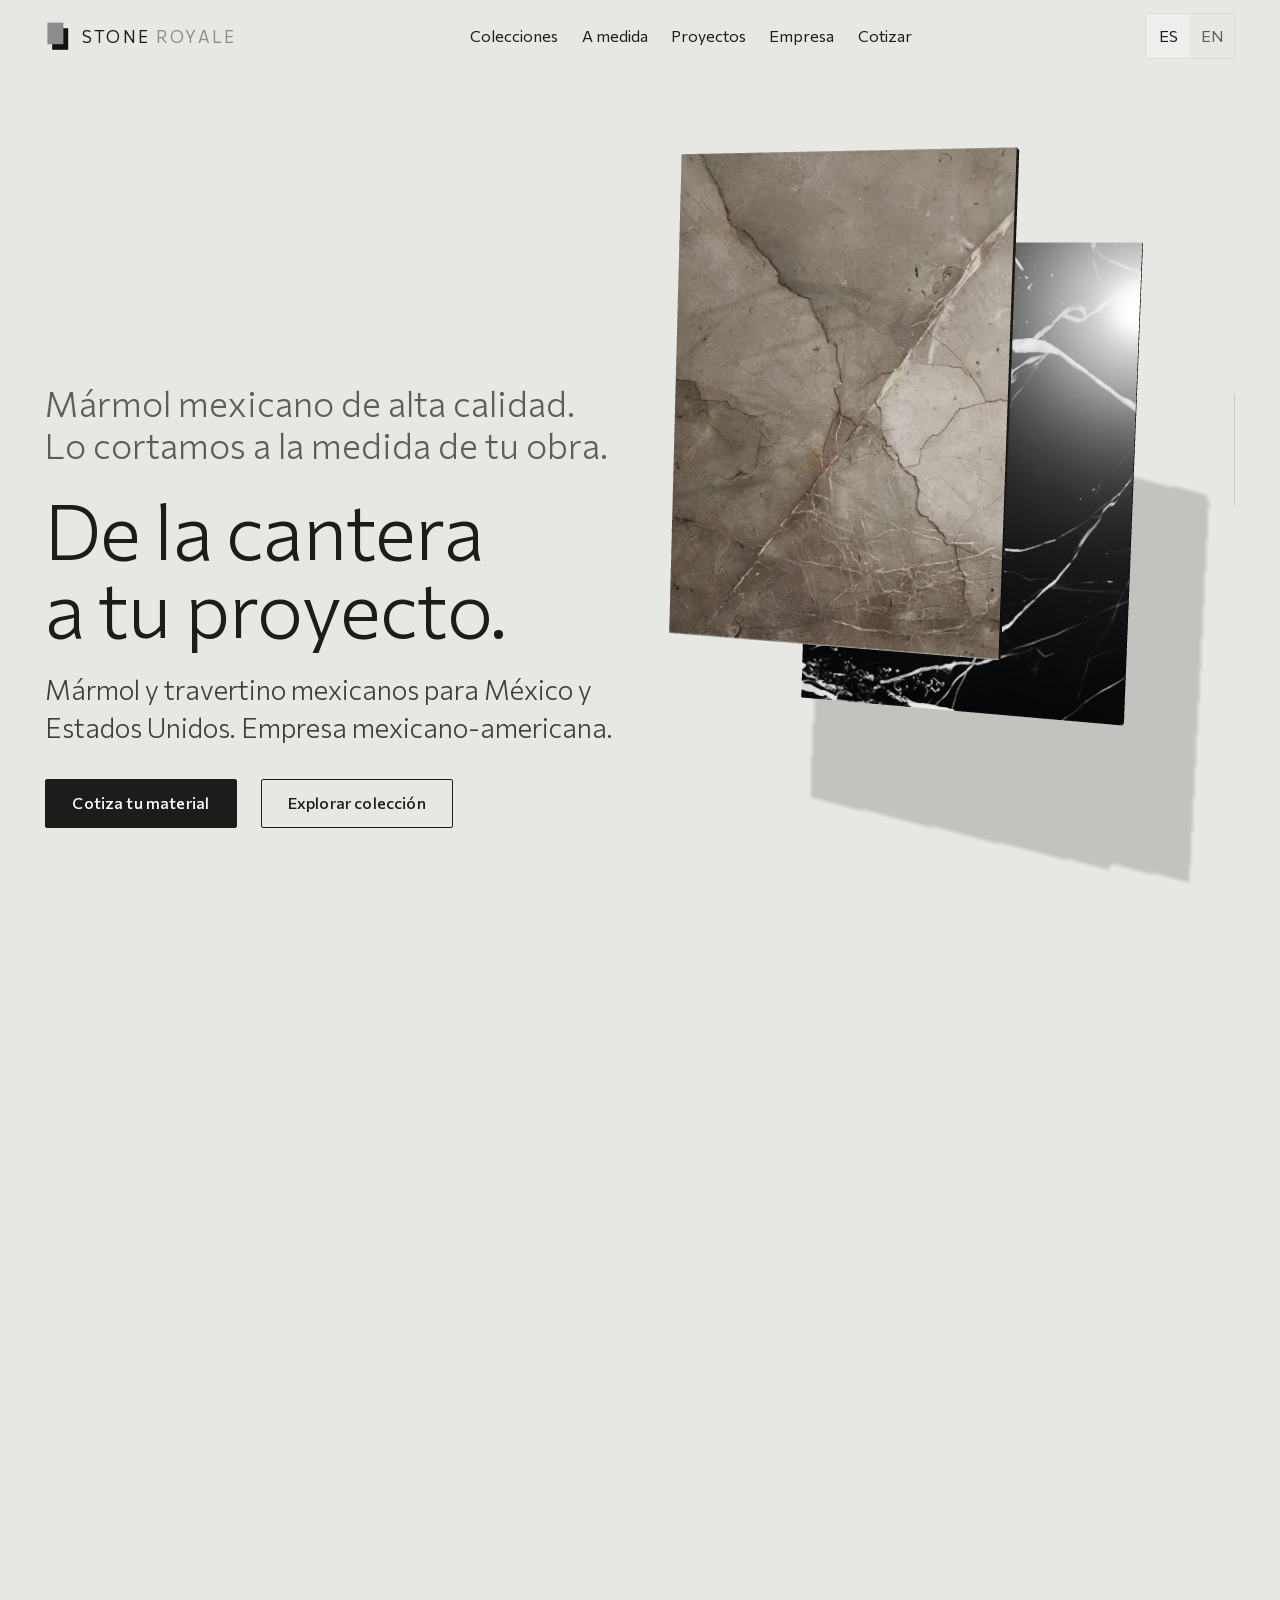
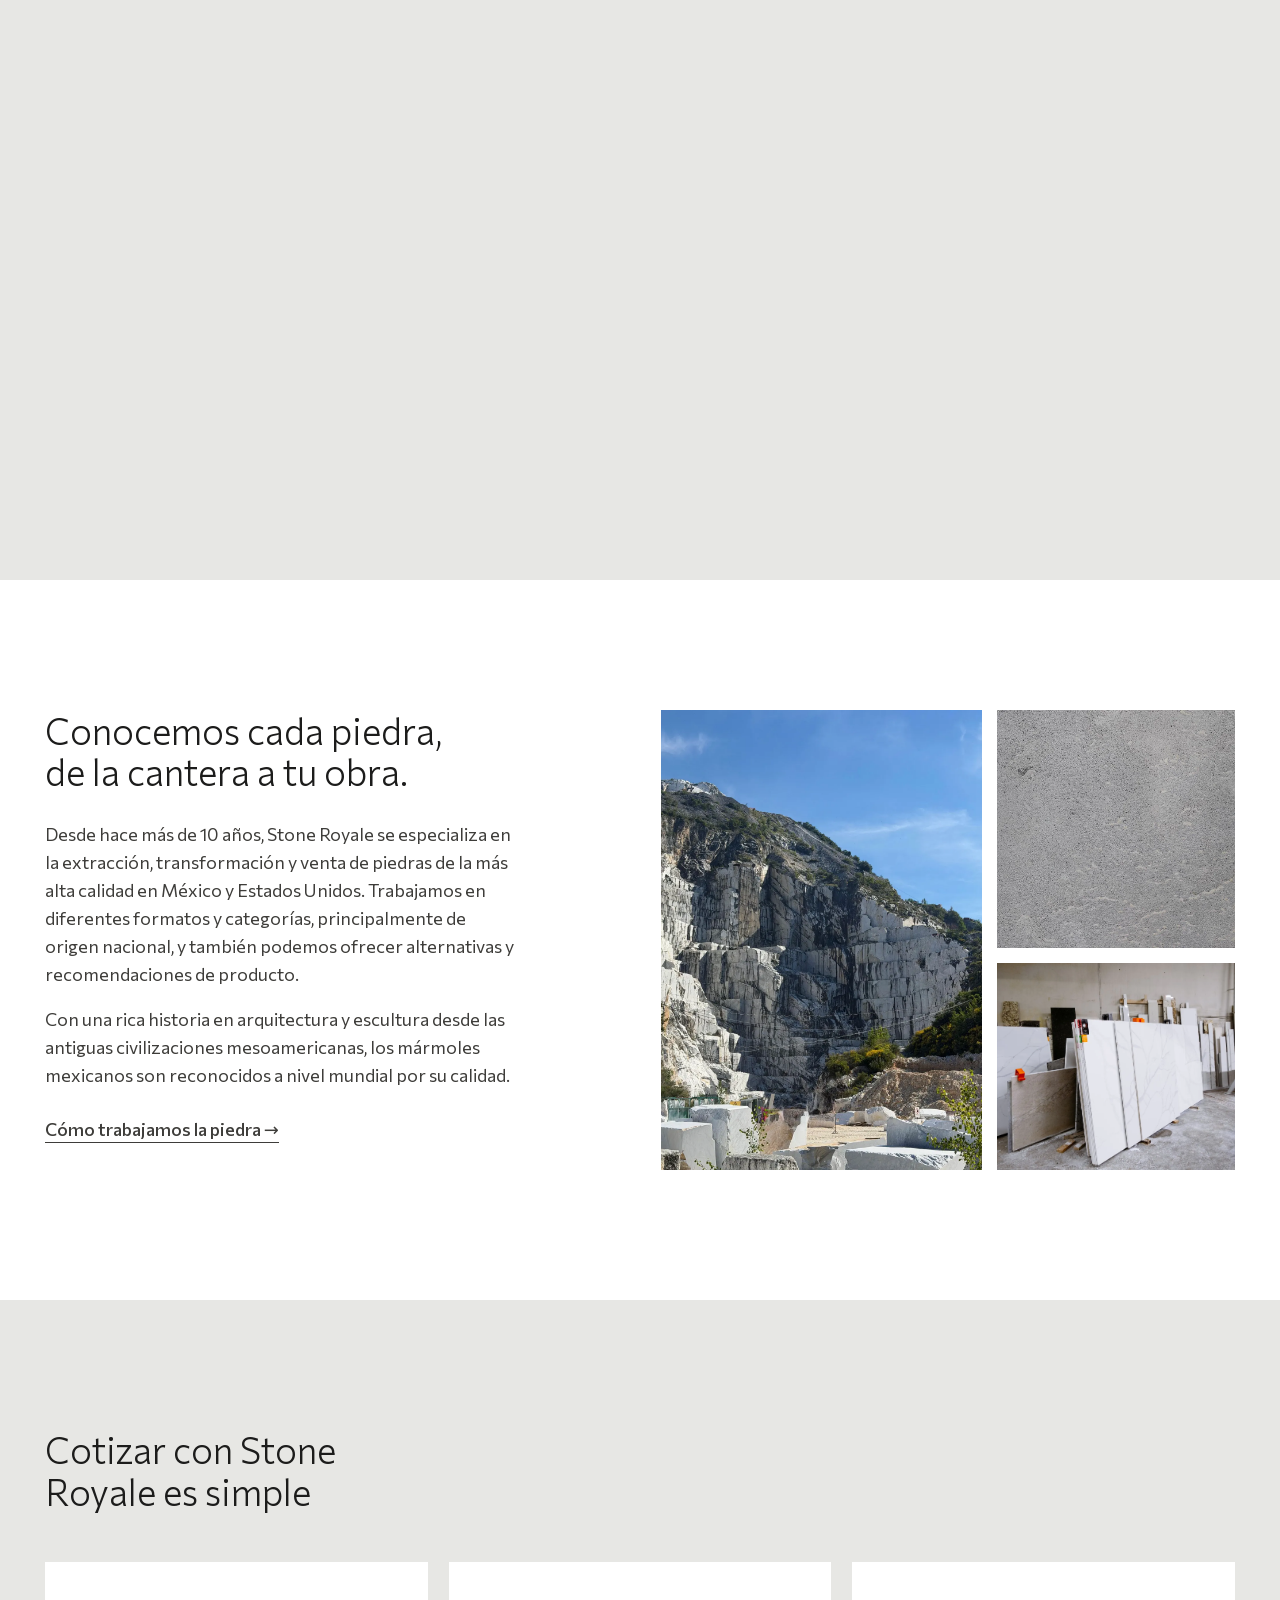
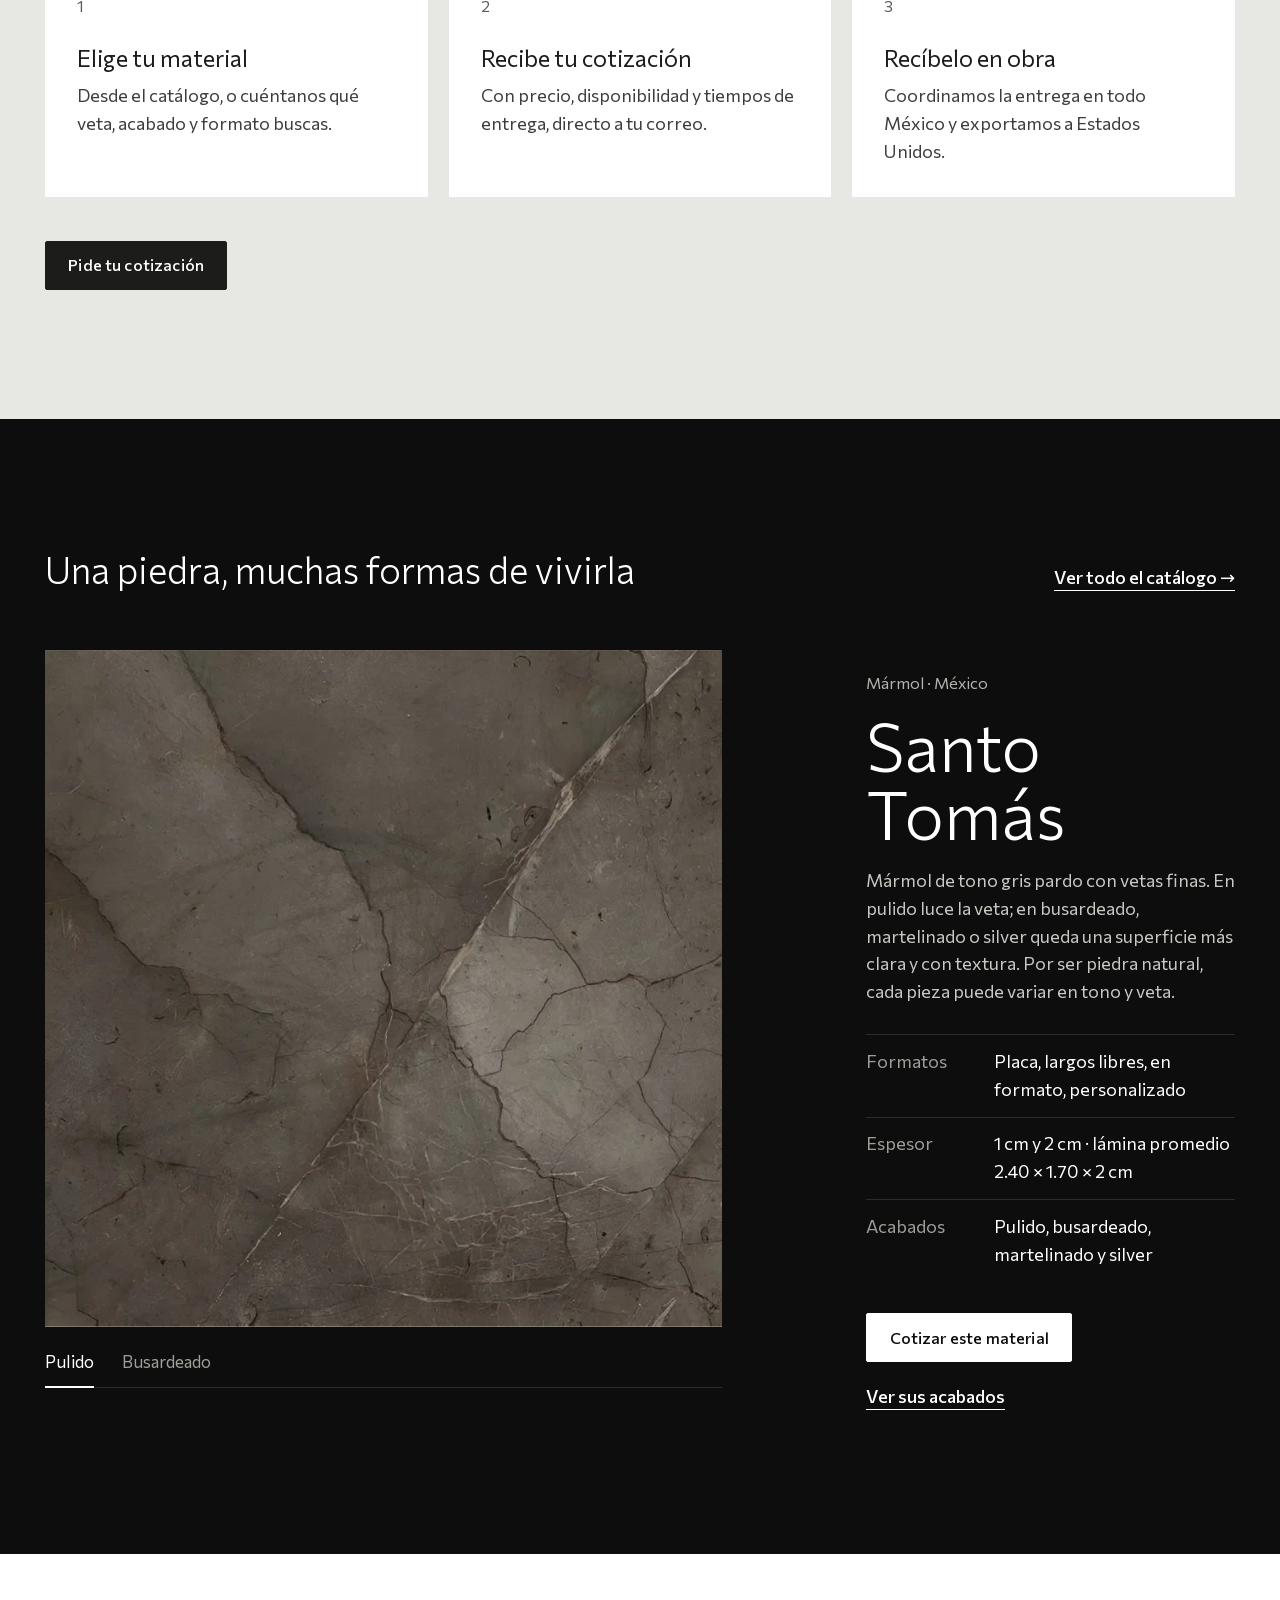
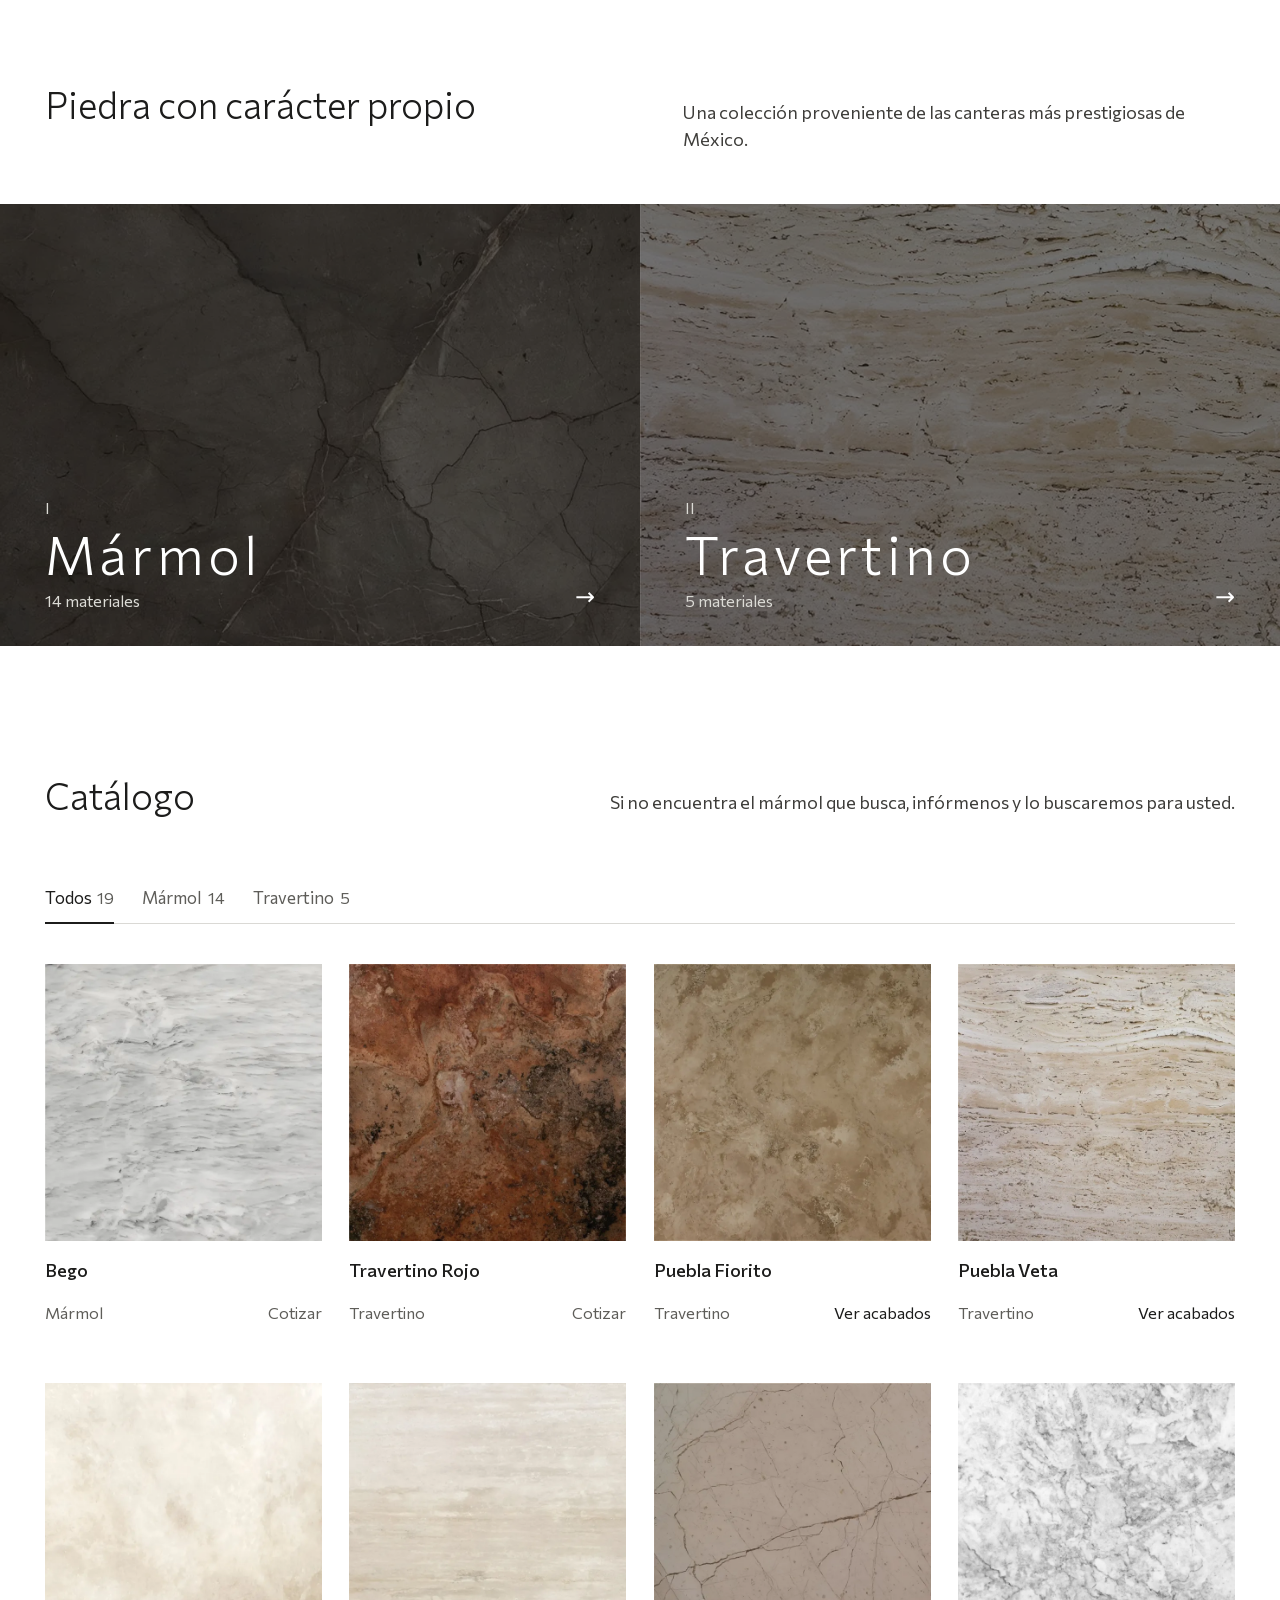
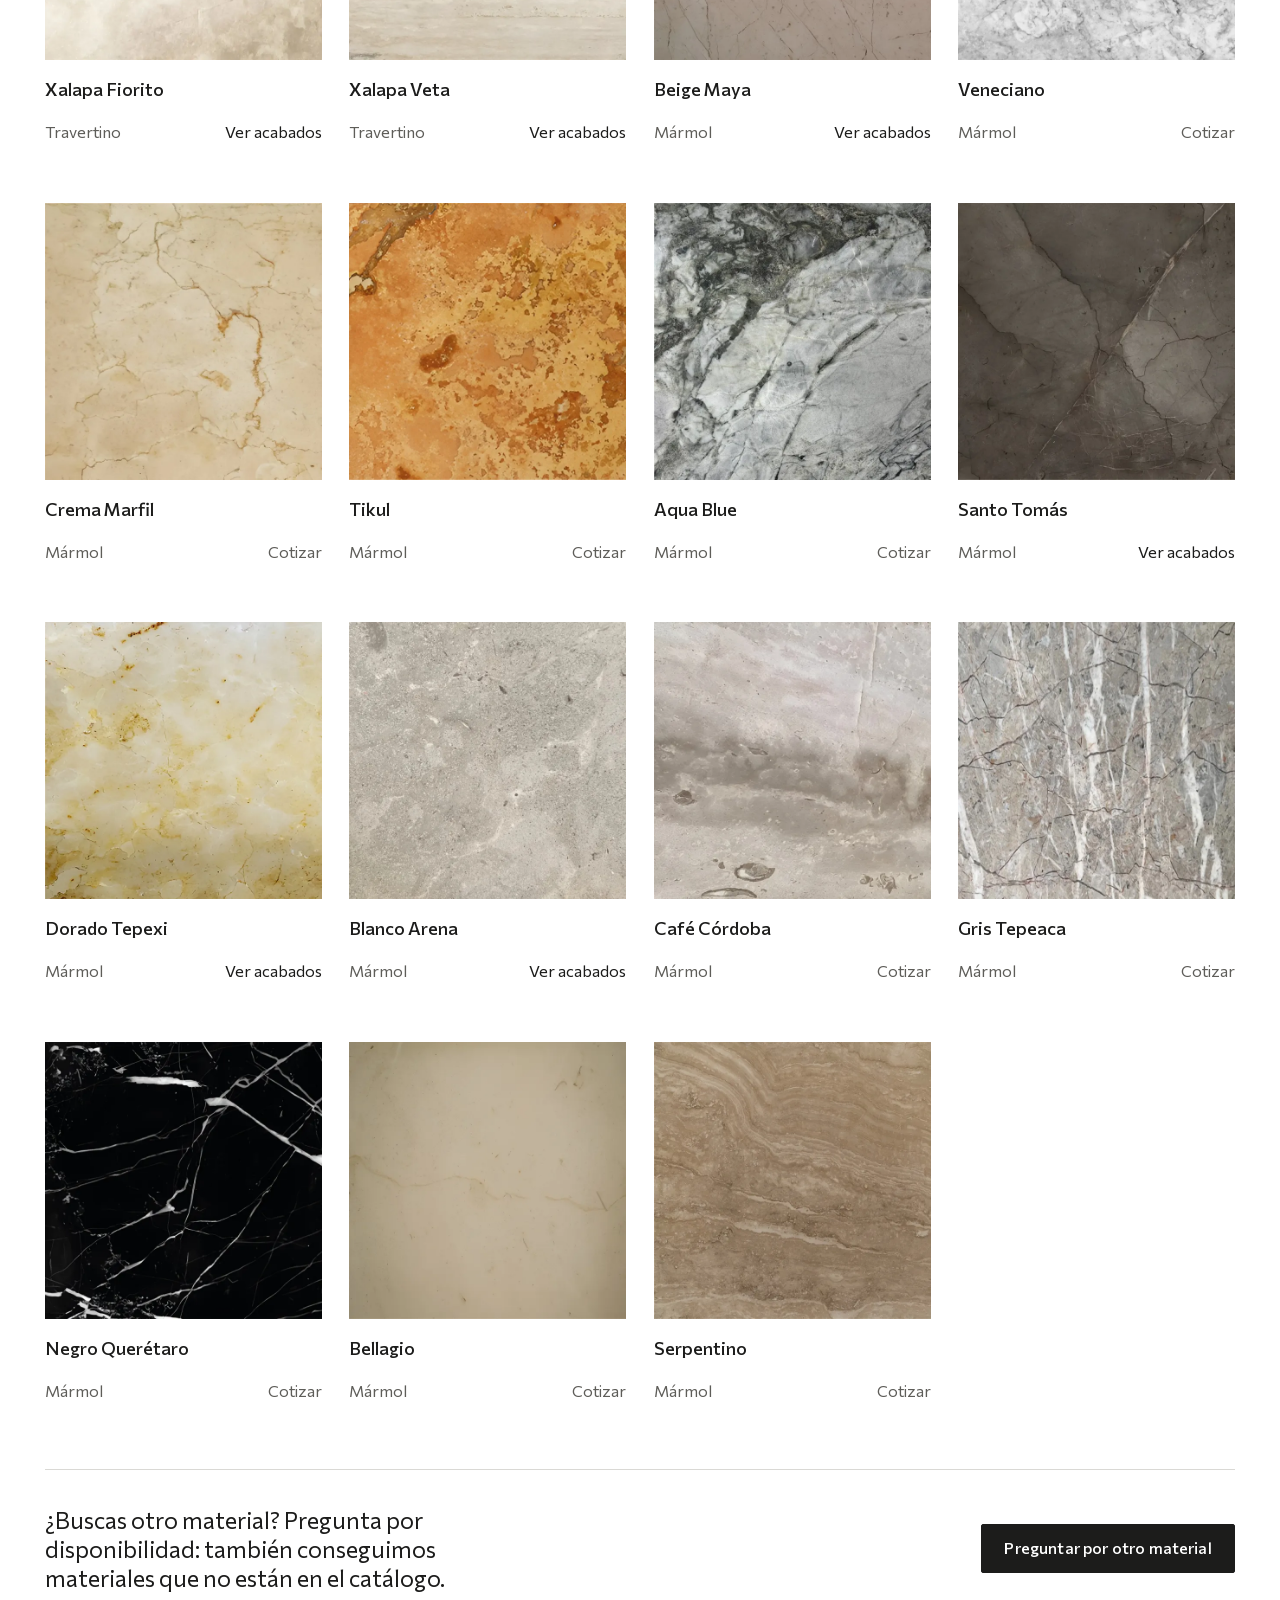
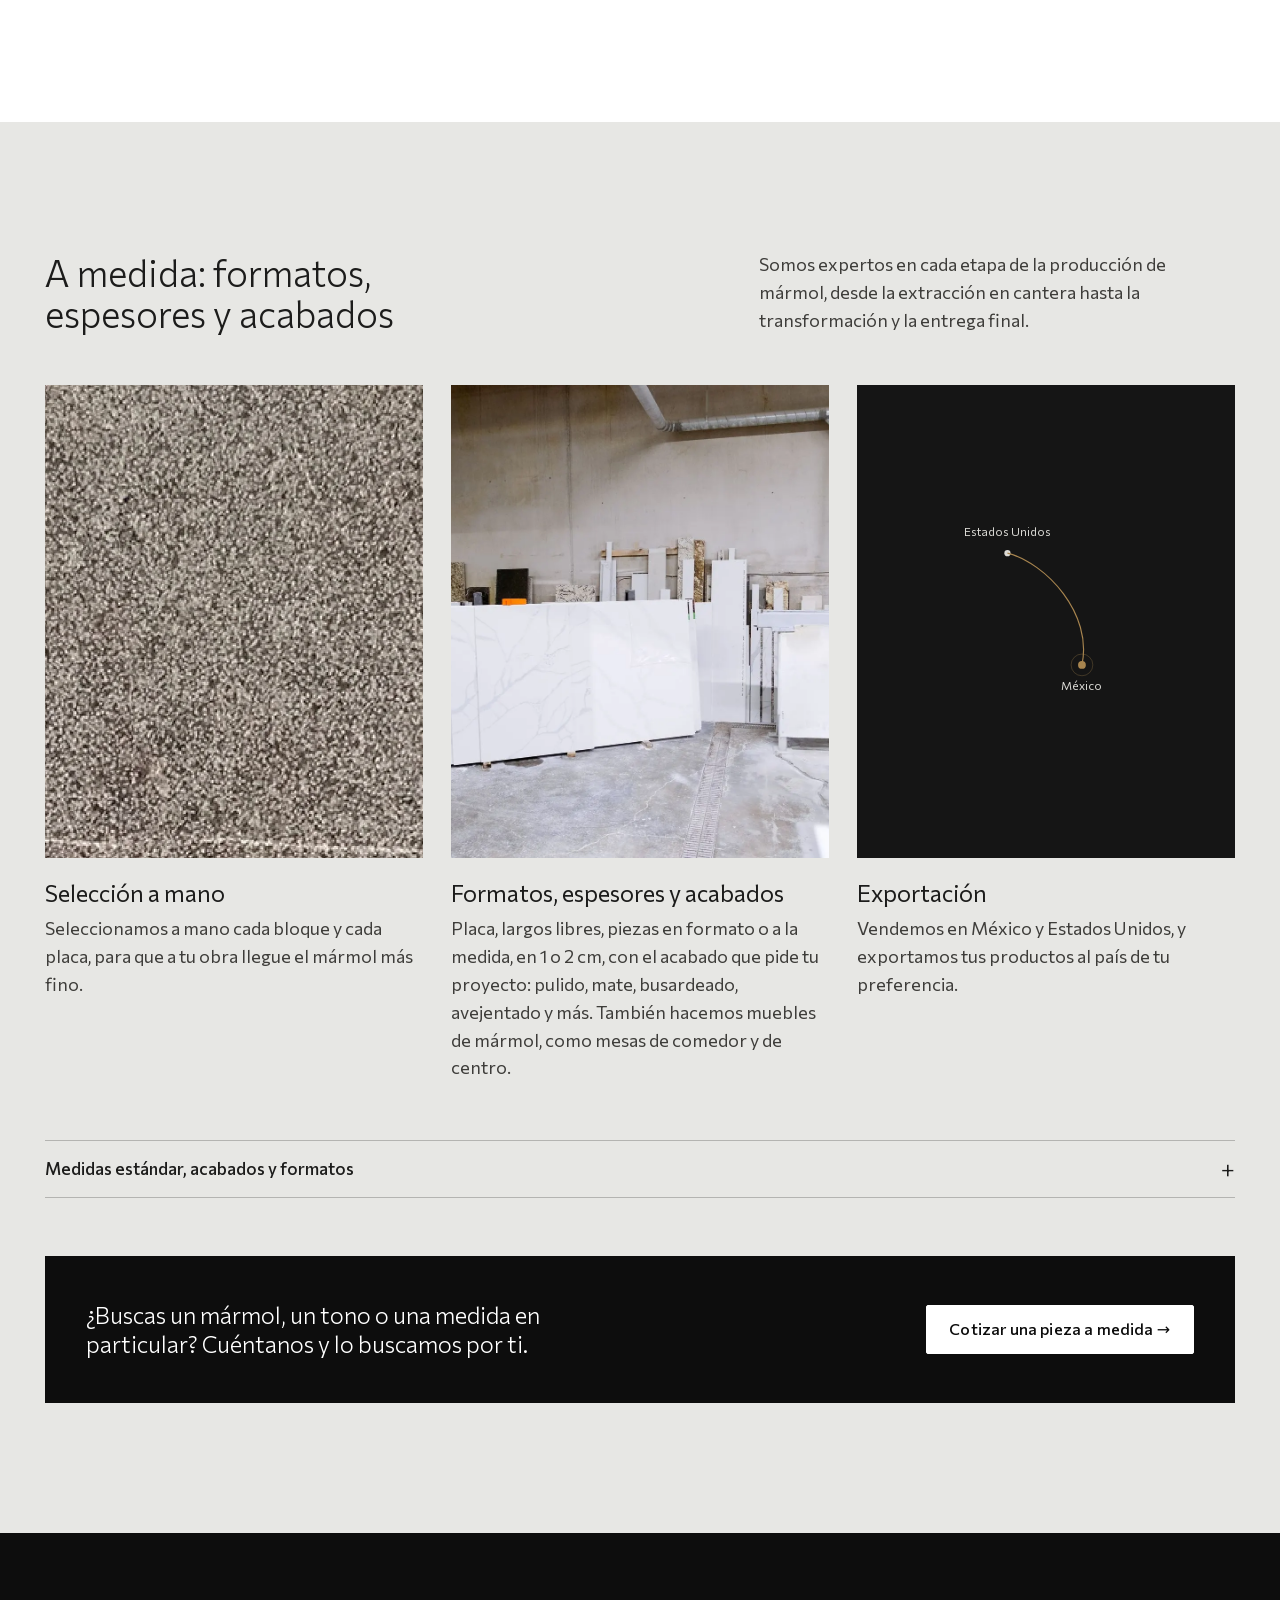
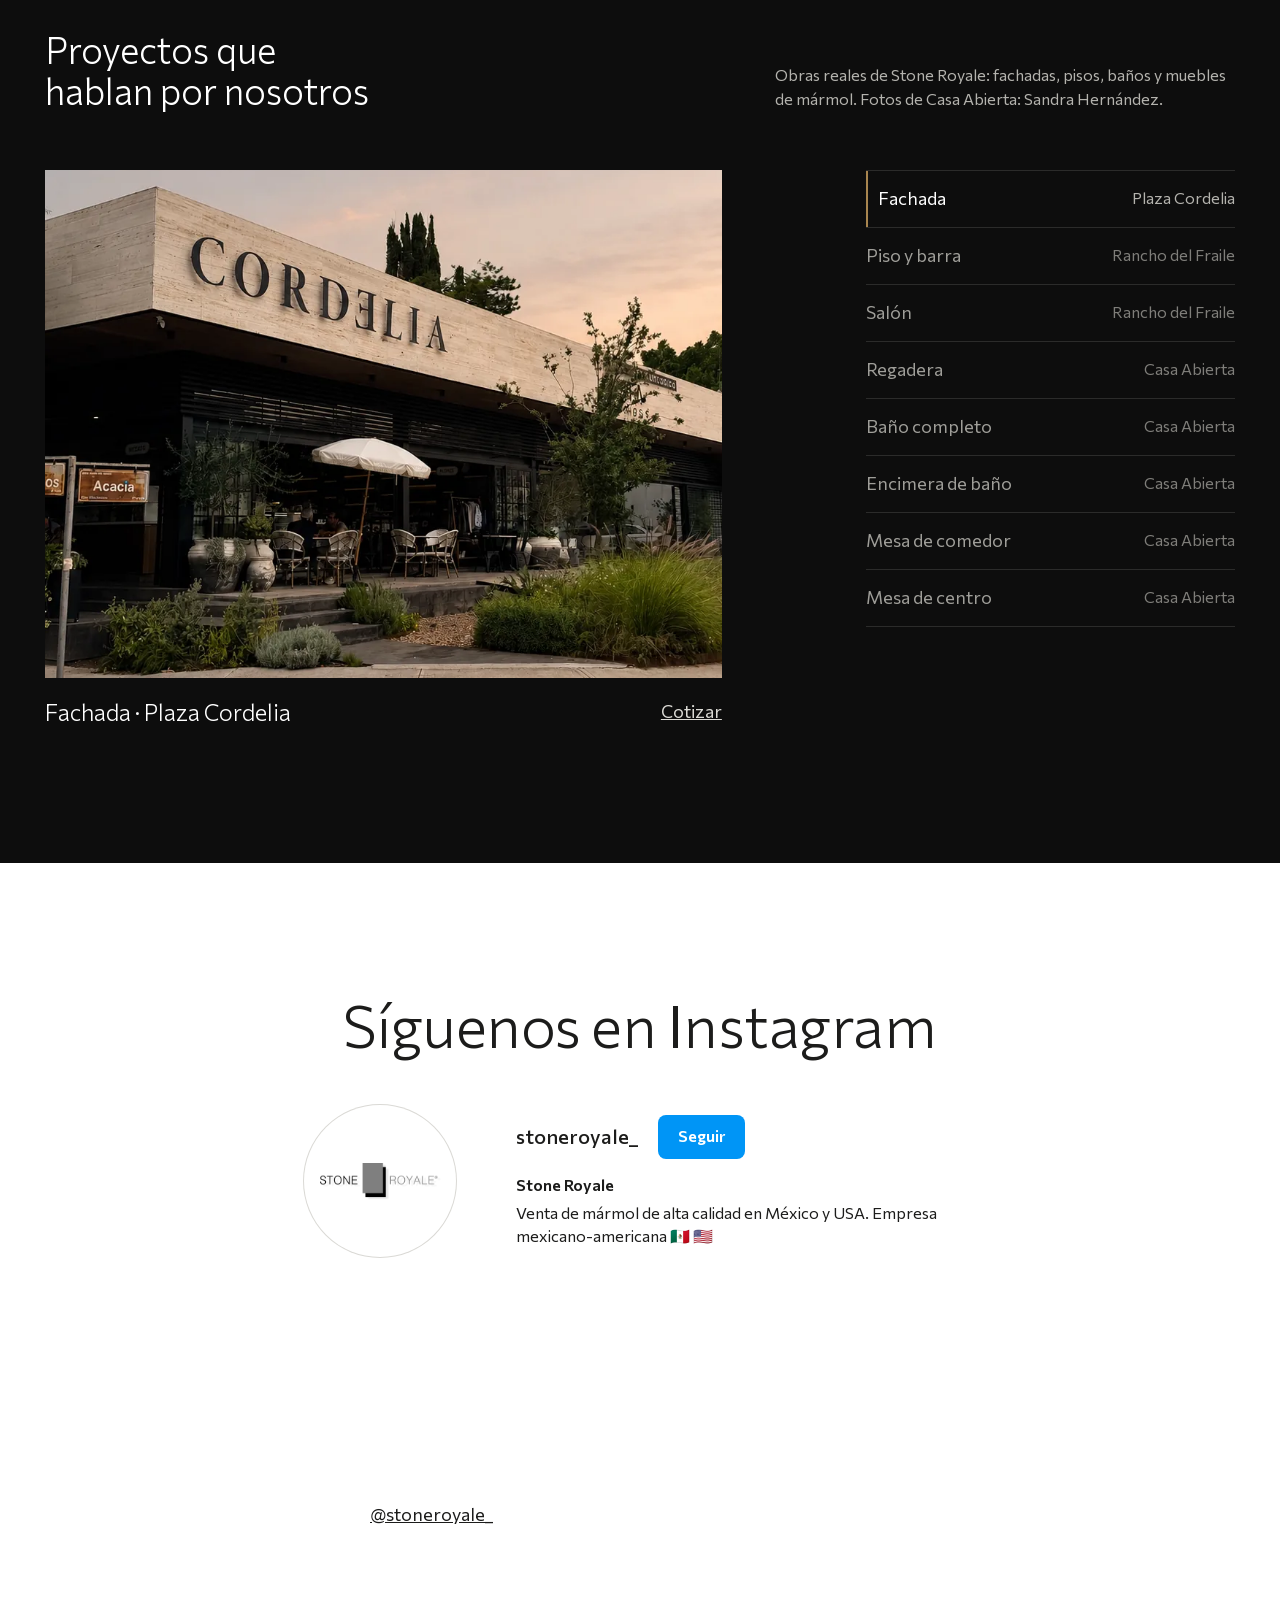
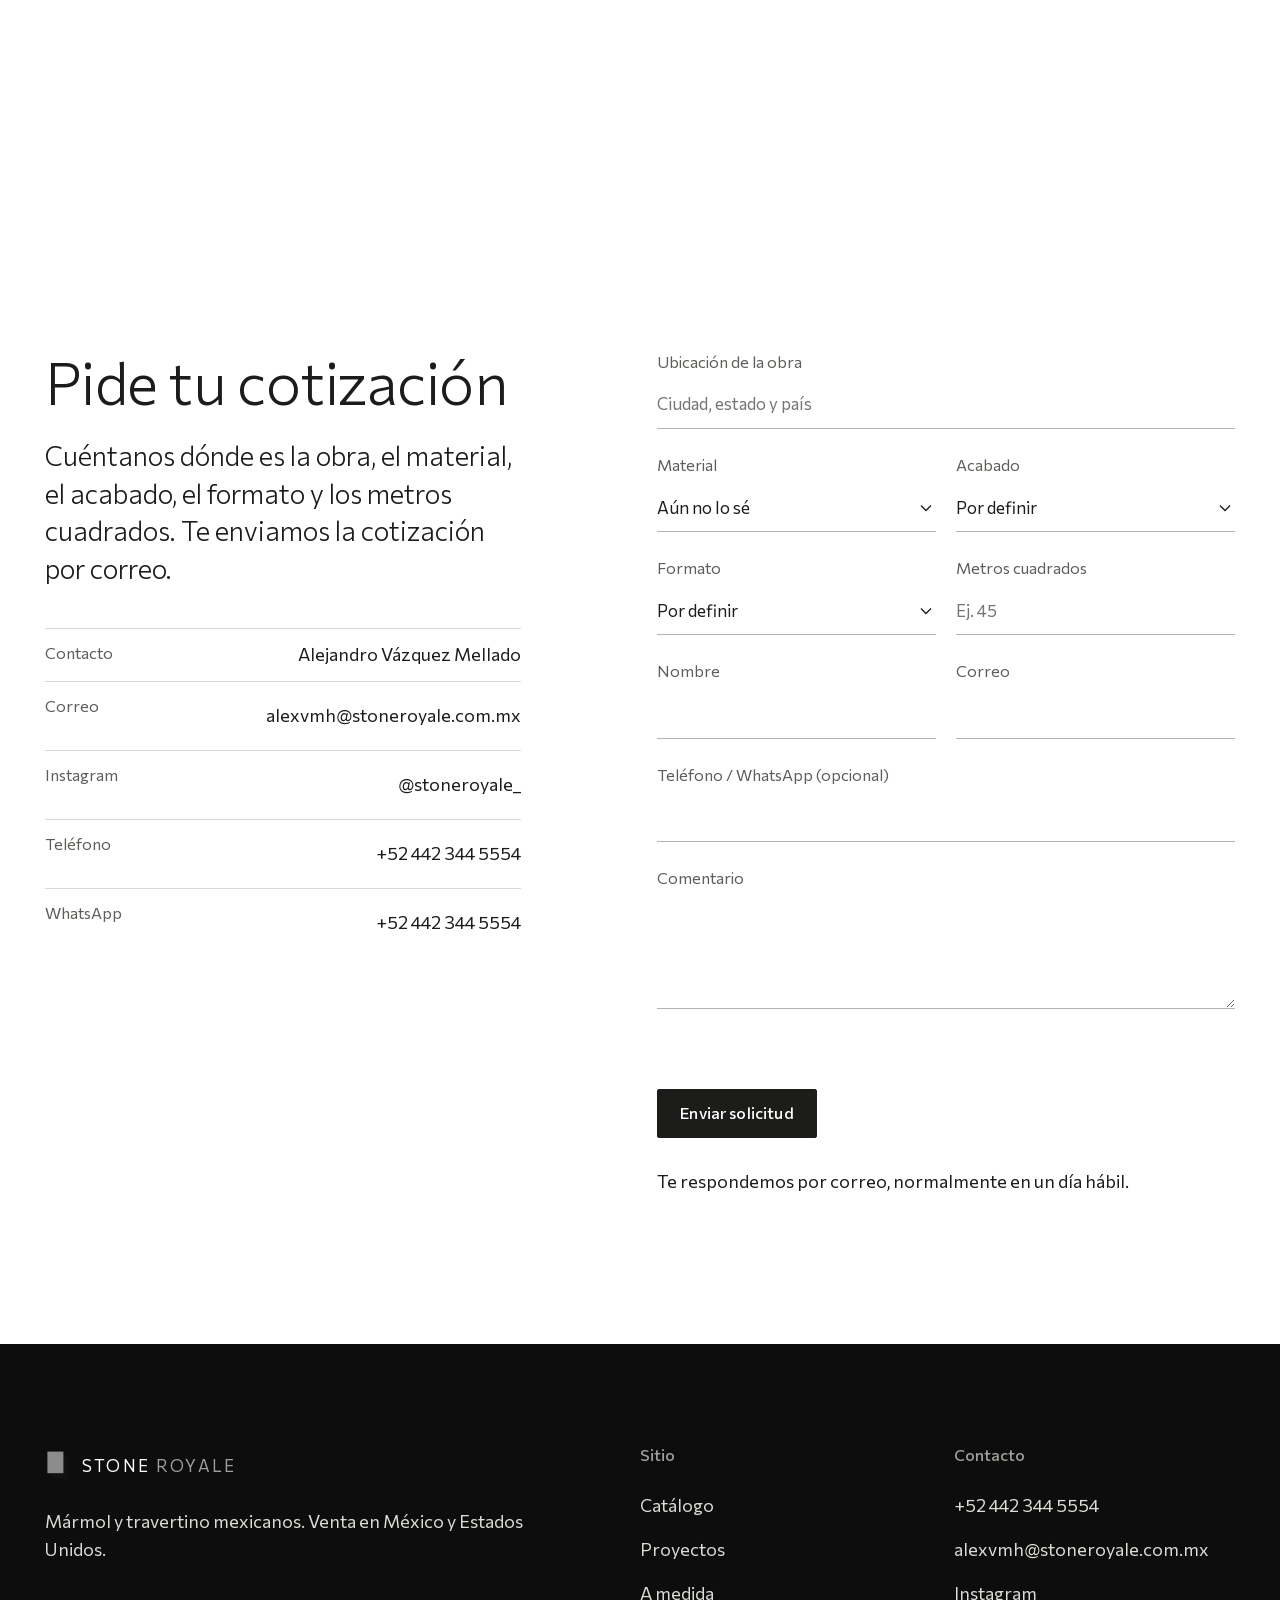
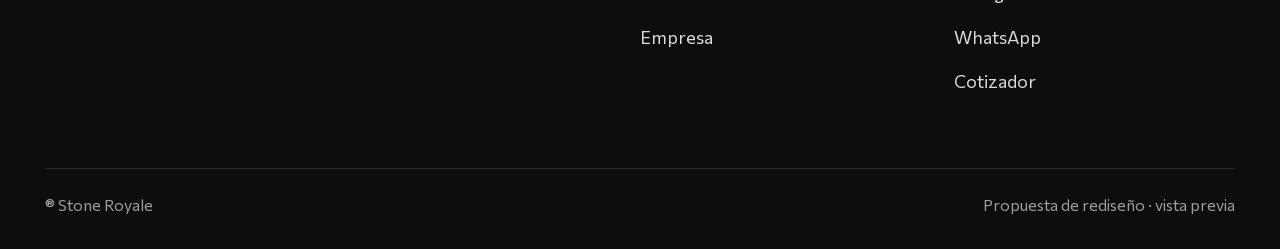
==== commit f91e7ab2: "Otro material en catálogo y cotizador, filtros listos para granito y cuarcita, obras del portafolio " ====
--- a/index.html
+++ b/index.html
@@ -8,7 +8,7 @@
 <meta name="description" content="Venta de mármol y travertino mexicanos de alta calidad en México y Estados Unidos. Cotiza tu material por correo.">
 <meta name="theme-color" content="#FFFFFF">
 <link rel="preload" href="assets/fonts/commissioner-latin.woff2" as="font" type="font/woff2" crossorigin>
-<link rel="stylesheet" href="assets/css/sitio.css?v=1118t">
+<link rel="stylesheet" href="assets/css/sitio.css?v=1118u">
 <link rel="icon" href="data:image/svg+xml,%3Csvg xmlns='http://www.w3.org/2000/svg' viewBox='0 0 32 38'%3E%3Crect x='9' y='9' width='20' height='27' fill='%23111'/%3E%3Crect x='3' y='2' width='20' height='27' fill='%238C8C8C'/%3E%3C/svg%3E">
 <script>document.documentElement.className = 'js';</script>
 </head>
@@ -87,7 +87,7 @@
     <div class="contenedor criterio-rejilla">
       <div class="criterio-texto revela">
         <h2 class="t-l" id="criterio-titulo" data-en="We know every stone, from the quarry to your project.">Conocemos cada piedra, de la cantera a tu obra.</h2>
-        <p data-en="For more than 5 years, Stone Royale has specialized in extracting, transforming and selling top-quality stone in Mexico and the United States. We work in different formats and categories, mainly of national origin, and we can also offer alternatives and recommendations.">Desde hace más de 5 años, Stone Royale se especializa en la extracción, transformación y venta de piedras de la más alta calidad en México y Estados Unidos. Trabajamos en diferentes formatos y categorías, principalmente de origen nacional, y también podemos ofrecer alternativas y recomendaciones de producto.</p>
+        <p data-en="For more than 10 years, Stone Royale has specialized in extracting, transforming and selling top-quality stone in Mexico and the United States. We work in different formats and categories, mainly of national origin, and we can also offer alternatives and recommendations.">Desde hace más de 10 años, Stone Royale se especializa en la extracción, transformación y venta de piedras de la más alta calidad en México y Estados Unidos. Trabajamos en diferentes formatos y categorías, principalmente de origen nacional, y también podemos ofrecer alternativas y recomendaciones de producto.</p>
         <p data-en="With a rich history in architecture and sculpture since the ancient Mesoamerican civilizations, Mexican marble is recognized worldwide for its quality.">Con una rica historia en arquitectura y escultura desde las antiguas civilizaciones mesoamericanas, los mármoles mexicanos son reconocidos a nivel mundial por su calidad.</p>
         <p><a class="enlace" href="#cantera" data-en="See how we work the stone →">Cómo trabajamos la piedra →</a></p>
       </div>
@@ -168,8 +168,14 @@
         <button type="button" data-filtro="todos" aria-pressed="true"><span data-en="All">Todos</span><sup></sup></button>
         <button type="button" data-filtro="marmol" aria-pressed="false"><span data-en="Marble">Mármol</span><sup></sup></button>
         <button type="button" data-filtro="travertino" aria-pressed="false"><span data-en="Travertine">Travertino</span><sup></sup></button>
+        <button type="button" data-filtro="granito" aria-pressed="false" hidden><span data-en="Granite">Granito</span><sup></sup></button>
+        <button type="button" data-filtro="cuarcita" aria-pressed="false" hidden><span data-en="Quartzite">Cuarcita</span><sup></sup></button>
       </div>
       <ul class="materiales" id="materiales"></ul>
+      <div class="catalogo-otro revela">
+        <p class="t-m" data-en="Looking for another material? Ask about availability: we can also source materials that are not in the catalog.">¿Buscas otro material? Pregunta por disponibilidad: también conseguimos materiales que no están en el catálogo.</p>
+        <a class="boton" href="#cotizar" data-material="__otro" data-en="Ask about another material">Preguntar por otro material</a>
+      </div>
     </div>
   </section>
 
@@ -223,21 +229,23 @@
 
   <section class="seccion proyectos oscuro" id="proyectos" aria-labelledby="proy-titulo">
     <div class="contenedor proyectos-cabeza">
-      <h2 class="t-l revela" id="proy-titulo" data-en="Casa Abierta, in downtown Querétaro">Casa Abierta, en el centro de Querétaro</h2>
-      <p class="meta revela nota-fotos" data-en="Bathrooms, countertops and marble furniture by Stone Royale. Photos: Sandra Hernández.">Baños, encimeras y muebles de mármol de Stone Royale. Fotos: Sandra Hernández.</p>
+      <h2 class="t-l revela" id="proy-titulo" data-en="Projects that speak for us">Proyectos que hablan por nosotros</h2>
+      <p class="meta revela nota-fotos" data-en="Real Stone Royale projects: façades, floors, bathrooms and marble furniture. Casa Abierta photos: Sandra Hernández.">Obras reales de Stone Royale: fachadas, pisos, baños y muebles de mármol. Fotos de Casa Abierta: Sandra Hernández.</p>
     </div>
     <div class="contenedor obras">
       <figure class="obras-visor revela">
-        <button type="button" data-visor aria-label="Ampliar foto"><img id="obra-img" src="assets/img/usos/ca-regadera-marmol-blanco.webp" alt="Regadera revestida en mármol blanco veteado con nicho, Casa Abierta, Querétaro" data-en-alt="Shower clad in veined white marble with a niche, Casa Abierta, Querétaro" width="1600" height="1200" loading="lazy"></button>
-        <figcaption><span class="t-m" id="obra-nombre">Regadera</span><a href="#cotizar" data-uso="Regadera" data-en="Quote">Cotizar</a></figcaption>
+        <button type="button" data-visor aria-label="Ampliar foto"><img id="obra-img" src="assets/img/usos/pr-cordelia-fachada-travertino.webp" alt="Fachada de la plaza Cordelia revestida en Travertino Xalapa al corte" data-en-alt="Plaza Cordelia façade clad in saw-cut Xalapa travertine" width="927" height="789" loading="lazy"></button>
+        <figcaption><span class="t-m" id="obra-nombre">Fachada · Plaza Cordelia</span><a href="#cotizar" data-uso="Fachada" data-en="Quote">Cotizar</a></figcaption>
       </figure>
       <ol class="obras-lista" id="obras-lista">
-        <li><button type="button" aria-pressed="true" data-img="ca-regadera-marmol-blanco" data-alt="Regadera revestida en mármol blanco veteado con nicho, Casa Abierta, Querétaro" data-alt-en="Shower clad in veined white marble with a niche, Casa Abierta, Querétaro"><span data-en="Shower">Regadera</span><span class="meta" data-en="Bathroom">Baño</span></button></li>
-        <li><button type="button" aria-pressed="false" data-img="ca-bano-regadera-veteada" data-alt="Baño con regadera de mármol veteado y lavabo sobre cubierta de mármol, Casa Abierta" data-alt-en="Bathroom with a veined marble shower and a sink on a marble top, Casa Abierta"><span data-en="Full bathroom">Baño completo</span><span class="meta" data-en="Suite">Suite</span></button></li>
-        <li><button type="button" aria-pressed="false" data-img="ca-lavabo-cubierta-marmol" data-alt="Lavabo sobre cubierta de mármol gris junto a la regadera de mármol, Casa Abierta" data-alt-en="Sink on a grey marble top next to the marble shower, Casa Abierta"><span data-en="Vanity top">Encimera de baño</span><span class="meta" data-en="Sink">Lavabo</span></button></li>
-        <li><button type="button" aria-pressed="false" data-img="ca-lavabo-regadera" data-alt="Cubierta de mármol con lavabo y regadera de mármol veteado al fondo, Casa Abierta" data-alt-en="Marble vanity top with a sink and a veined marble shower behind, Casa Abierta"><span data-en="Sink and shower">Lavabo y regadera</span><span class="meta" data-en="Bathroom">Baño</span></button></li>
-        <li><button type="button" aria-pressed="false" data-img="ca-mesa-comedor-marmol" data-alt="Mesa de comedor con cubierta de mármol negro veteado, Casa Abierta" data-alt-en="Dining table with a veined black marble top, Casa Abierta"><span data-en="Dining table">Mesa de comedor</span><span class="meta" data-en="Marble furniture">Mueble de mármol</span></button></li>
-        <li><button type="button" aria-pressed="false" data-img="ca-mesa-centro-marmol" data-alt="Mesa de centro redonda con cubierta de mármol negro veteado, Casa Abierta" data-alt-en="Round coffee table with a veined black marble top, Casa Abierta"><span data-en="Coffee table">Mesa de centro</span><span class="meta" data-en="Marble furniture">Mueble de mármol</span></button></li>
+        <li><button type="button" aria-pressed="true" data-img="pr-cordelia-fachada-travertino" data-alt="Fachada de la plaza Cordelia revestida en Travertino Xalapa al corte" data-alt-en="Plaza Cordelia façade clad in saw-cut Xalapa travertine"><span data-en="Façade">Fachada</span><span class="meta" data-en="Plaza Cordelia">Plaza Cordelia</span></button></li>
+        <li><button type="button" aria-pressed="false" data-img="pr-rancho-piso-barra-santo-tomas" data-alt="Piso y frente de barra en mármol Santo Tomás pulido brillado, Rancho del Fraile" data-alt-en="Floor and bar front in high-polish Santo Tomás marble, Rancho del Fraile"><span data-en="Floor and bar">Piso y barra</span><span class="meta" data-en="Rancho del Fraile">Rancho del Fraile</span></button></li>
+        <li><button type="button" aria-pressed="false" data-img="pr-rancho-salon-santo-tomas" data-alt="Salón con piso de mármol Santo Tomás pulido, Rancho del Fraile" data-alt-en="Hall with a polished Santo Tomás marble floor, Rancho del Fraile"><span data-en="Hall">Salón</span><span class="meta" data-en="Rancho del Fraile">Rancho del Fraile</span></button></li>
+        <li><button type="button" aria-pressed="false" data-img="ca-regadera-marmol-blanco" data-alt="Regadera revestida en mármol blanco veteado con nicho, hotel Casa Abierta" data-alt-en="Shower clad in veined white marble with a niche, Casa Abierta hotel"><span data-en="Shower">Regadera</span><span class="meta" data-en="Casa Abierta">Casa Abierta</span></button></li>
+        <li><button type="button" aria-pressed="false" data-img="ca-bano-regadera-veteada" data-alt="Baño con regadera de mármol veteado y lavabo sobre cubierta de mármol, hotel Casa Abierta" data-alt-en="Bathroom with a veined marble shower and a sink on a marble top, Casa Abierta hotel"><span data-en="Full bathroom">Baño completo</span><span class="meta" data-en="Casa Abierta">Casa Abierta</span></button></li>
+        <li><button type="button" aria-pressed="false" data-img="ca-lavabo-cubierta-marmol" data-alt="Lavabo sobre cubierta de mármol junto a la regadera de mármol, hotel Casa Abierta" data-alt-en="Sink on a marble top next to the marble shower, Casa Abierta hotel"><span data-en="Vanity top">Encimera de baño</span><span class="meta" data-en="Casa Abierta">Casa Abierta</span></button></li>
+        <li><button type="button" aria-pressed="false" data-img="ca-mesa-comedor-marmol" data-alt="Mesa de comedor con cubierta de mármol Negro Querétaro, hotel Casa Abierta" data-alt-en="Dining table with a Negro Querétaro marble top, Casa Abierta hotel"><span data-en="Dining table">Mesa de comedor</span><span class="meta" data-en="Casa Abierta">Casa Abierta</span></button></li>
+        <li><button type="button" aria-pressed="false" data-img="ca-mesa-centro-marmol" data-alt="Mesa de centro redonda con cubierta de mármol Negro Querétaro, hotel Casa Abierta" data-alt-en="Round coffee table with a Negro Querétaro marble top, Casa Abierta hotel"><span data-en="Coffee table">Mesa de centro</span><span class="meta" data-en="Casa Abierta">Casa Abierta</span></button></li>
       </ol>
     </div>
   </section>
@@ -280,6 +288,7 @@
       <form class="formulario revela" id="formulario" novalidate>
         <div class="campo ancho"><label for="f-ubicacion" data-en="Project location">Ubicación de la obra</label><input id="f-ubicacion" name="ubicacion" autocomplete="address-level2" placeholder="Ciudad, estado y país" data-en-placeholder="City, state and country" maxlength="120"></div>
         <div class="campo"><label for="f-material" data-en="Material">Material</label><select id="f-material" name="material"></select></div>
+        <div class="campo ancho" id="campo-otro" hidden><label for="f-material-otro" data-en="Which material are you looking for?">¿Qué material buscas?</label><input id="f-material-otro" name="material_otro" maxlength="120" placeholder="Ej. granito Negro San Gabriel, cuarcita…" data-en-placeholder="E.g. Negro San Gabriel granite, quartzite…"></div>
         <div class="campo"><label for="f-acabado" data-en="Finish">Acabado</label><select id="f-acabado" name="acabado"></select></div>
         <div class="campo"><label for="f-formato" data-en="Format">Formato</label><select id="f-formato" name="formato"></select></div>
         <div class="campo"><label for="f-m2" data-en="Square meters">Metros cuadrados</label><input id="f-m2" name="m2" inputmode="decimal" placeholder="Ej. 45" data-en-placeholder="E.g. 45" maxlength="9"></div>
@@ -318,8 +327,8 @@
 <script src="assets/vendor/gsap.min.js"></script>
 <script src="assets/vendor/ScrollTrigger.min.js"></script>
 <script src="assets/vendor/lenis.min.js"></script>
-<script src="assets/js/datos.js?v=1118t"></script>
-<script src="assets/js/sitio.js?v=1118t"></script>
-<script type="module" src="assets/js/losa.js?v=1118t"></script>
+<script src="assets/js/datos.js?v=1118u"></script>
+<script src="assets/js/sitio.js?v=1118u"></script>
+<script type="module" src="assets/js/losa.js?v=1118u"></script>
 </body>
 </html>
--- a/assets/css/sitio.css
+++ b/assets/css/sitio.css
@@ -609,3 +609,8 @@
 @media (min-width: 601px) { .ig-perfil-cab { grid-template-columns: auto auto; justify-content: center; } }
 #instagram .ig-cabeza { display: block; text-align: center; }
 #instagram .ig-cabeza h2 { text-align: center; margin-left: auto; margin-right: auto; max-width: none; }
+
+/* 18-nov: aviso «otro material» bajo el catálogo */
+.catalogo-otro { margin-top: clamp(2rem, 1.5rem + 2vw, 3.5rem); padding-top: clamp(1.5rem, 1rem + 1.5vw, 2.5rem); border-top: 1px solid var(--linea); display: flex; flex-wrap: wrap; align-items: center; justify-content: space-between; gap: 1rem 2rem; }
+.catalogo-otro p { margin: 0; max-width: 40ch; }
+#campo-otro[hidden], .filtros button[hidden] { display: none; }
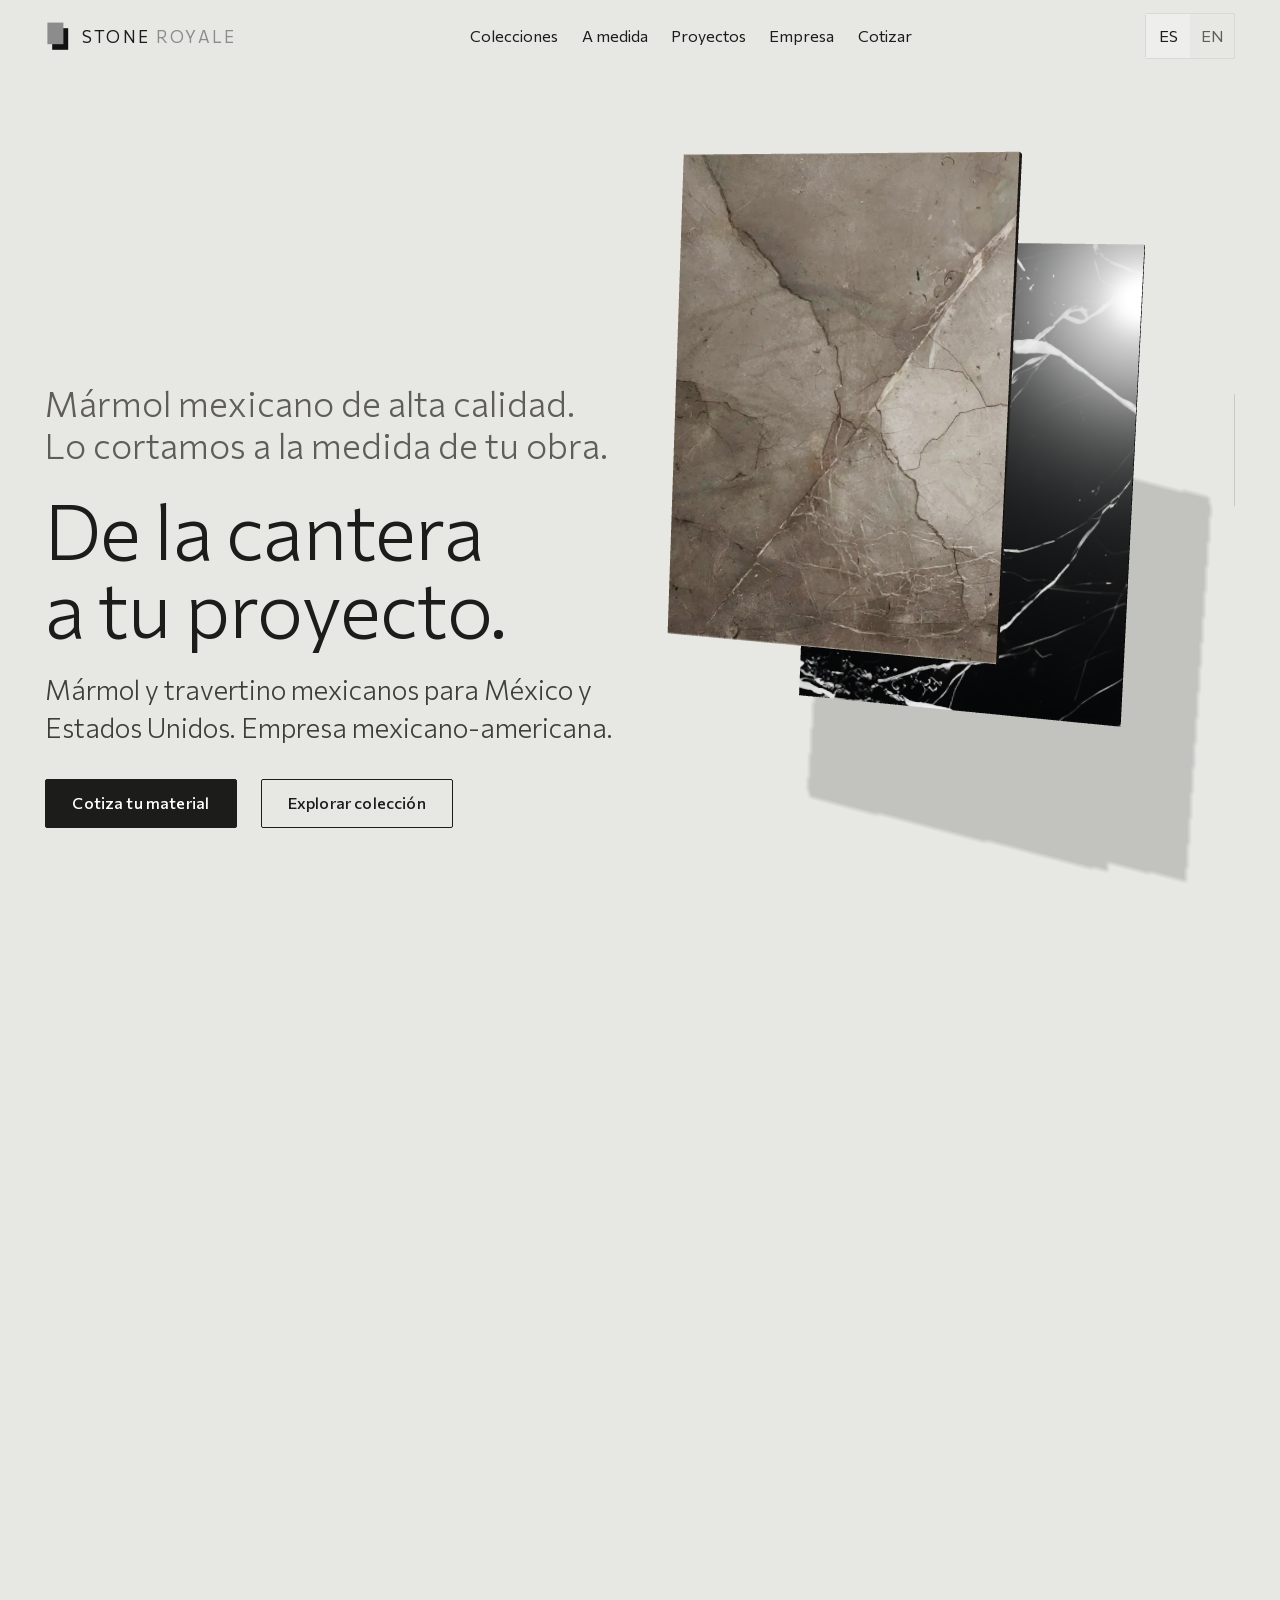
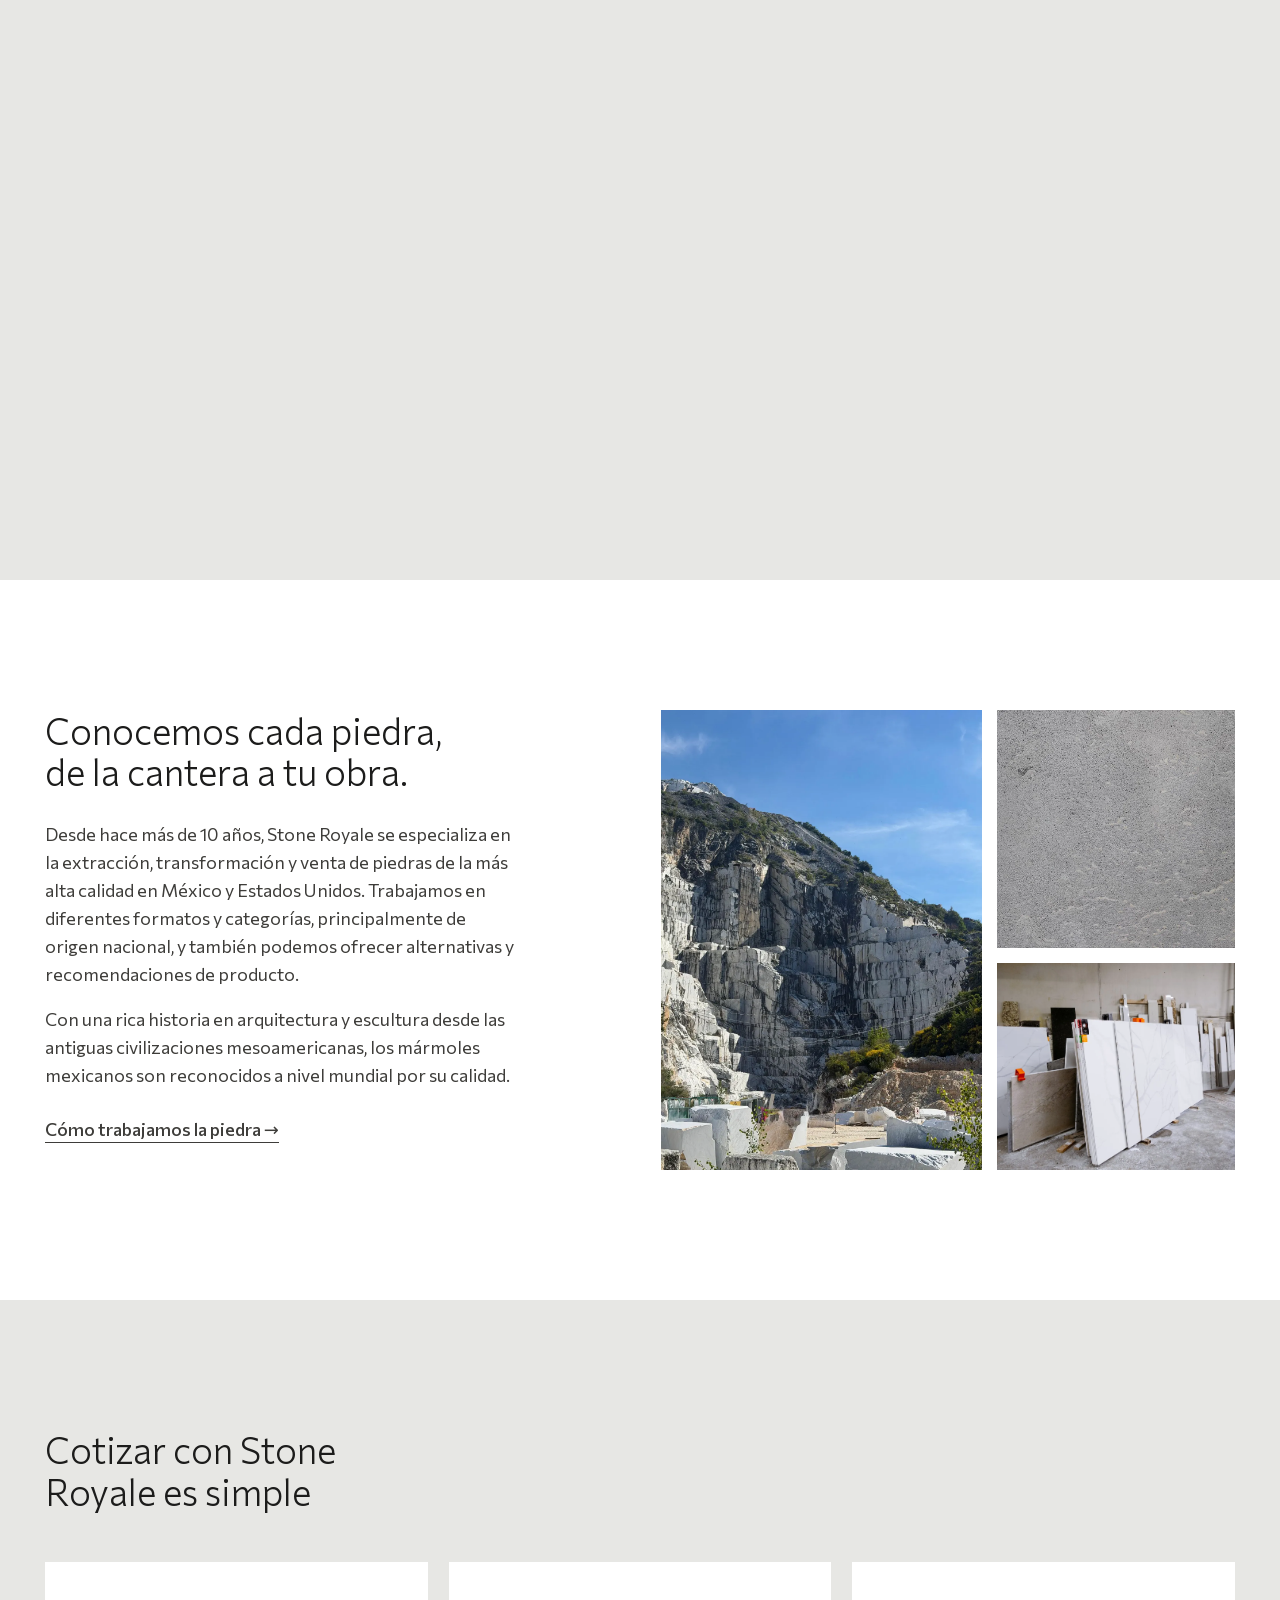
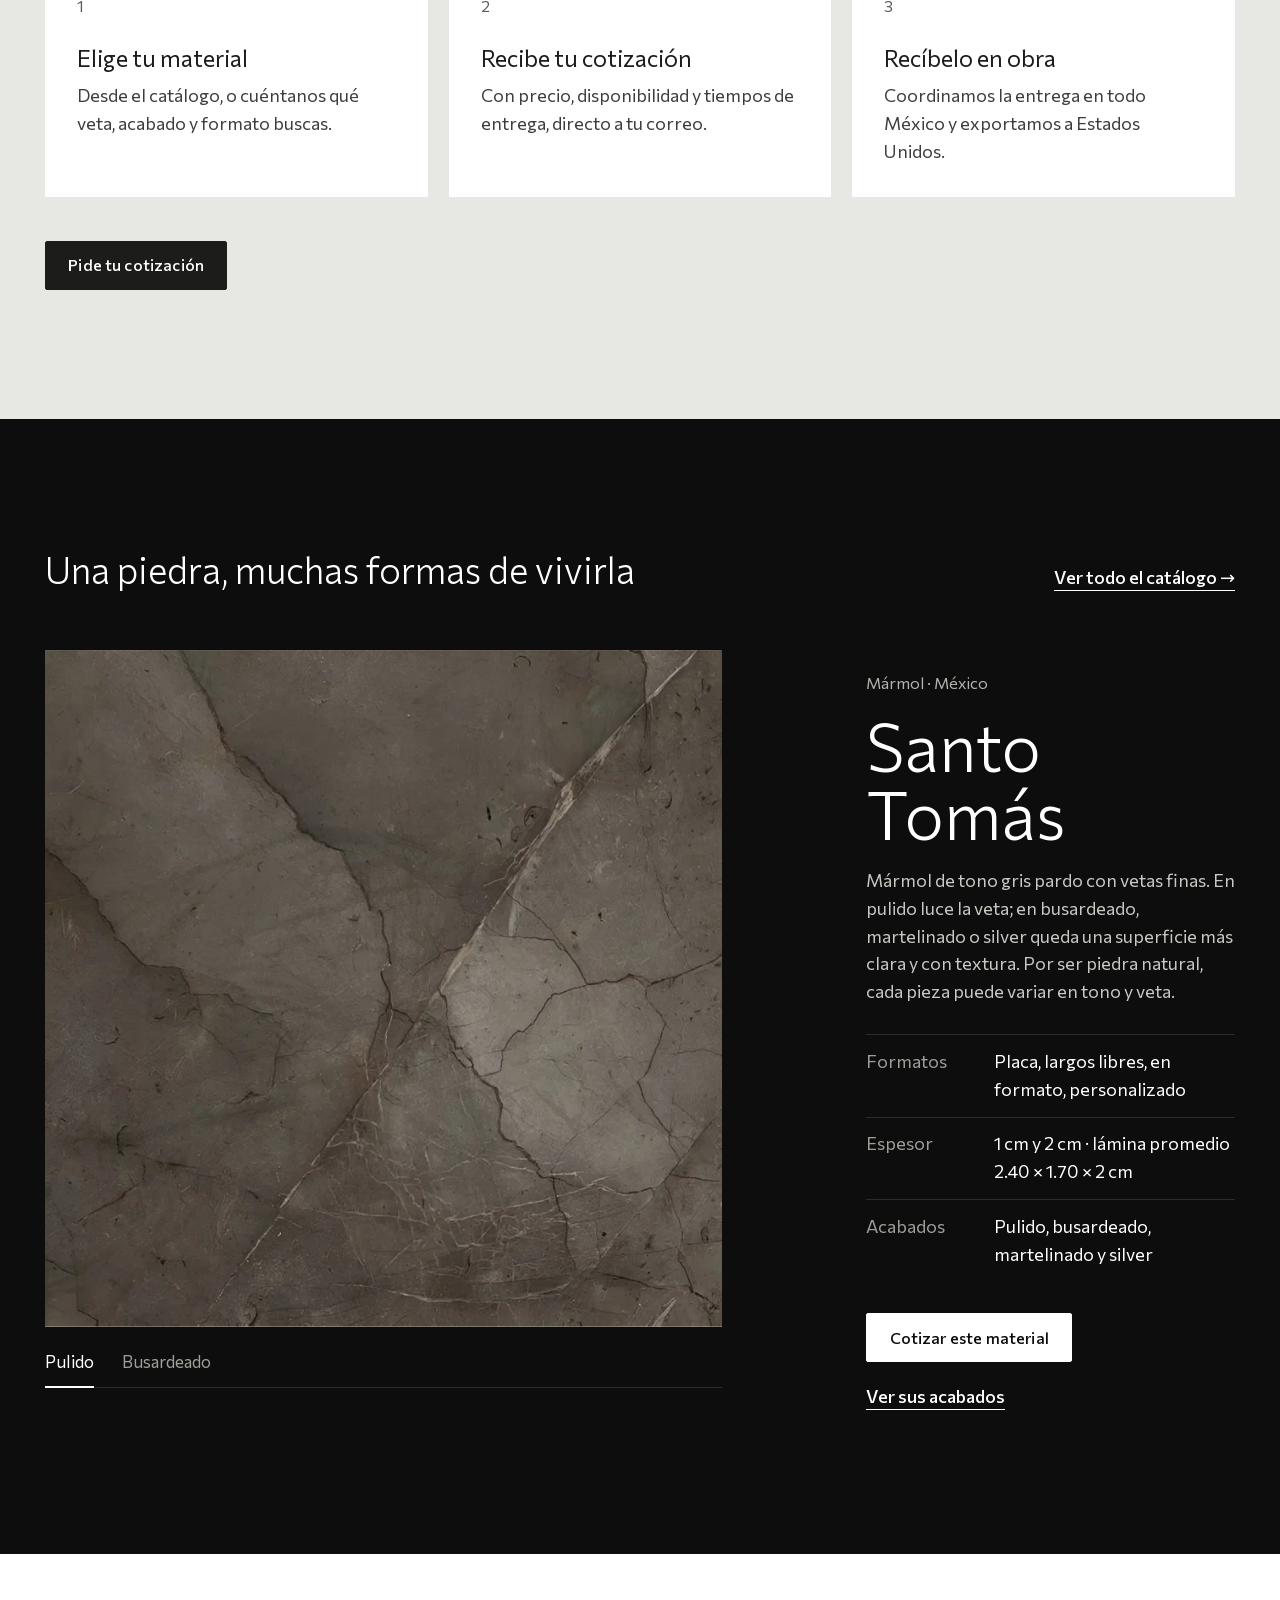
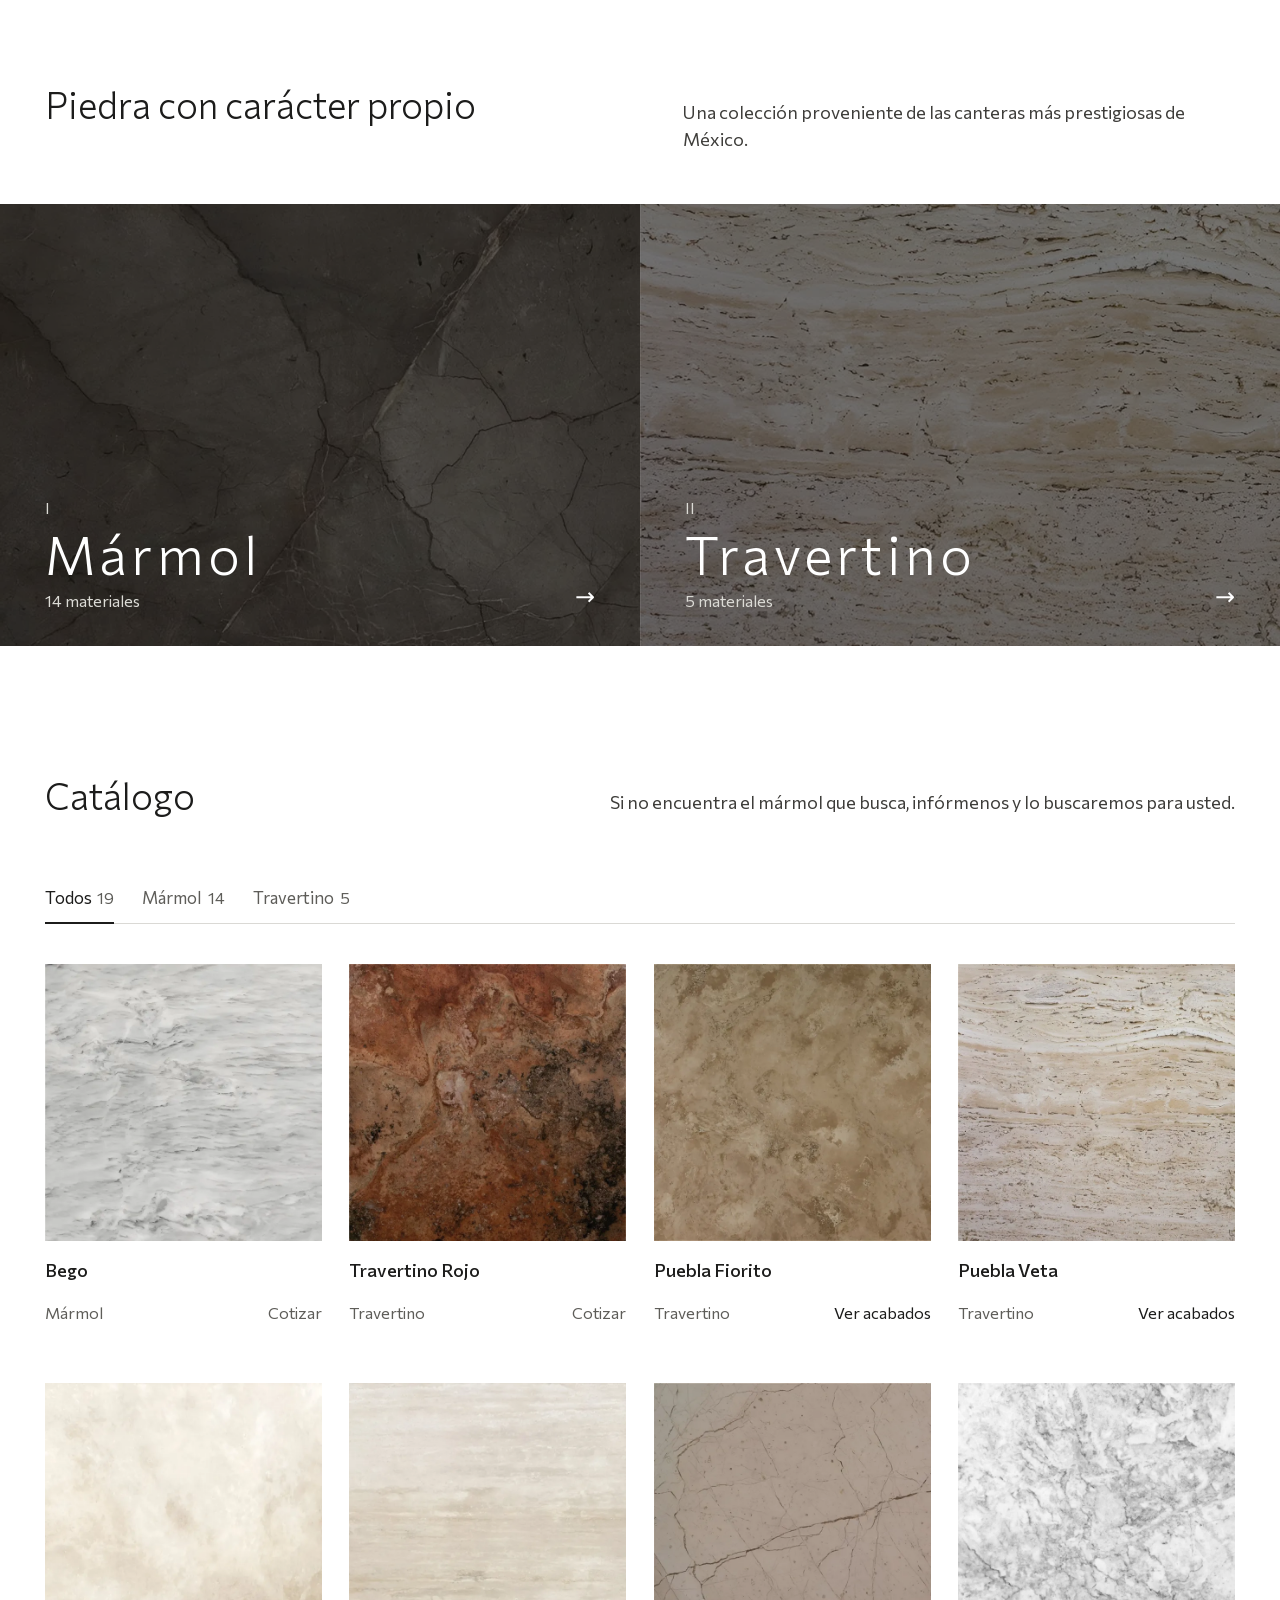
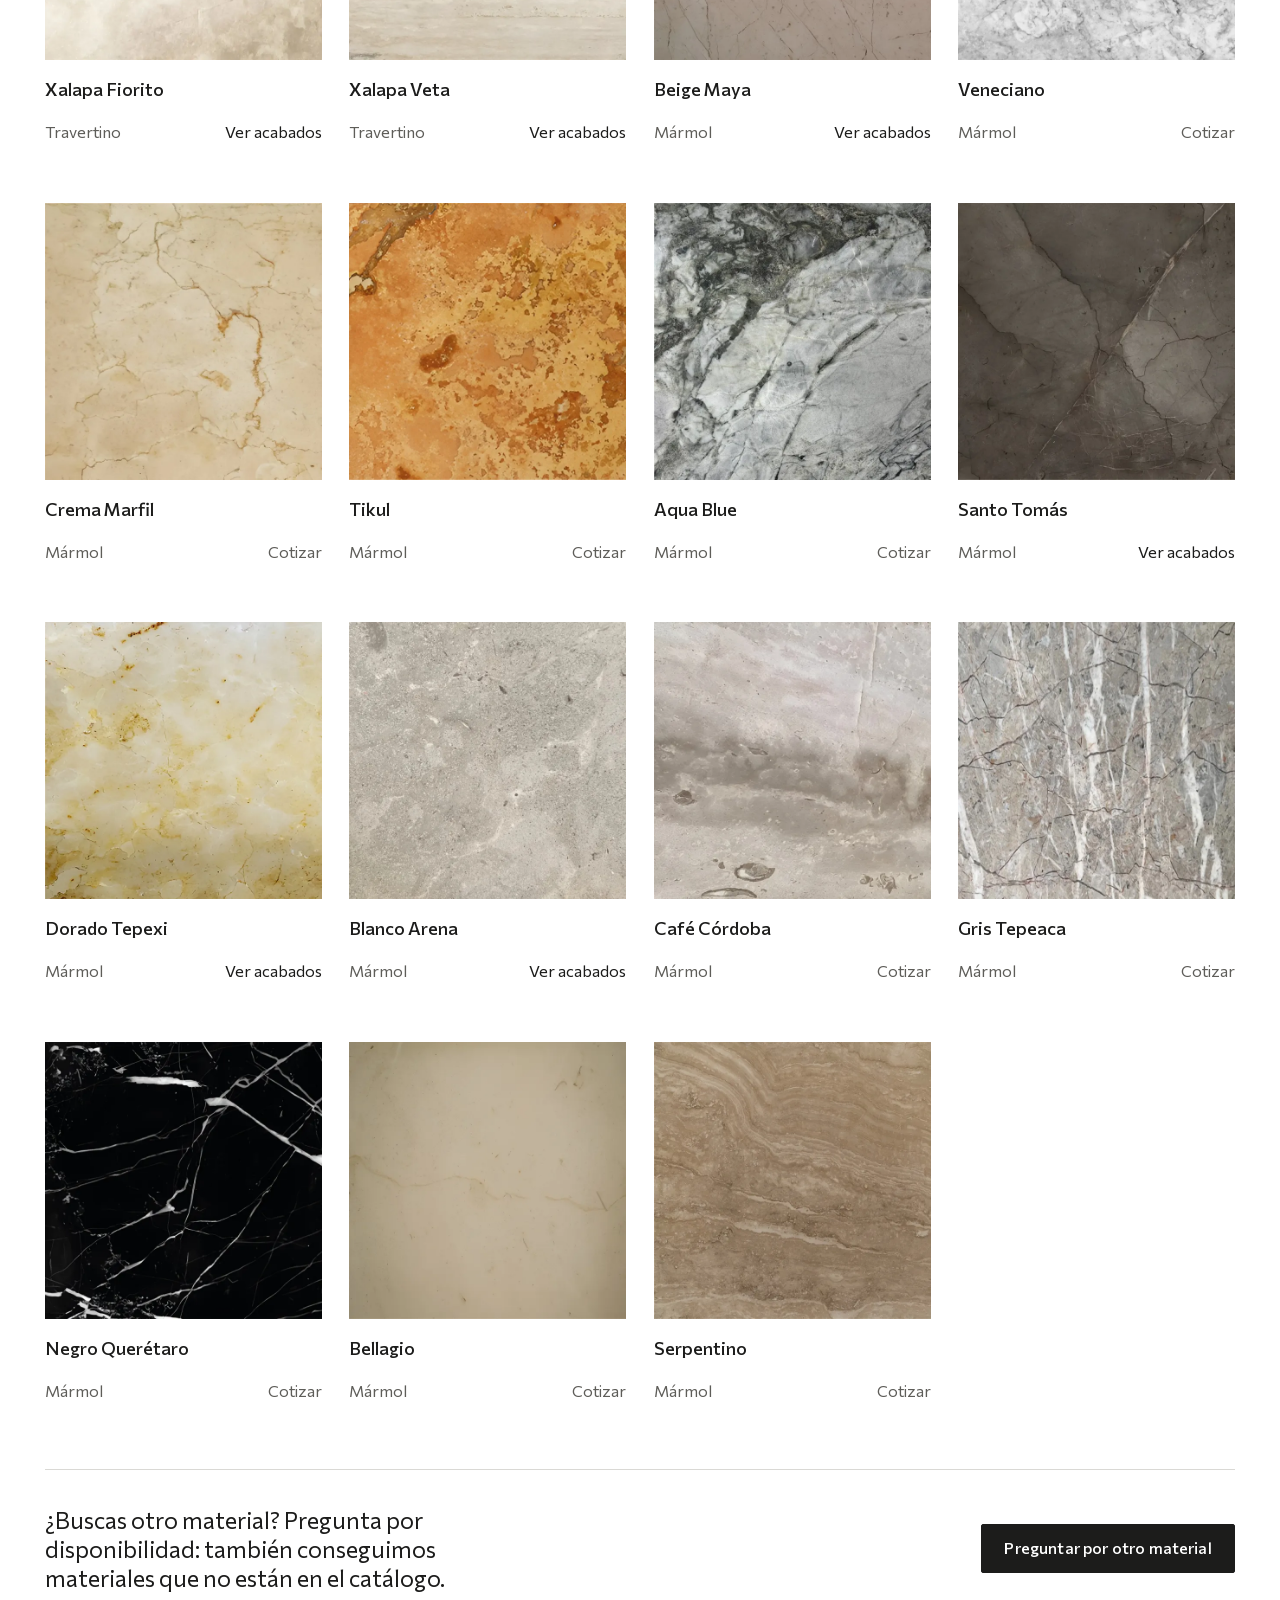
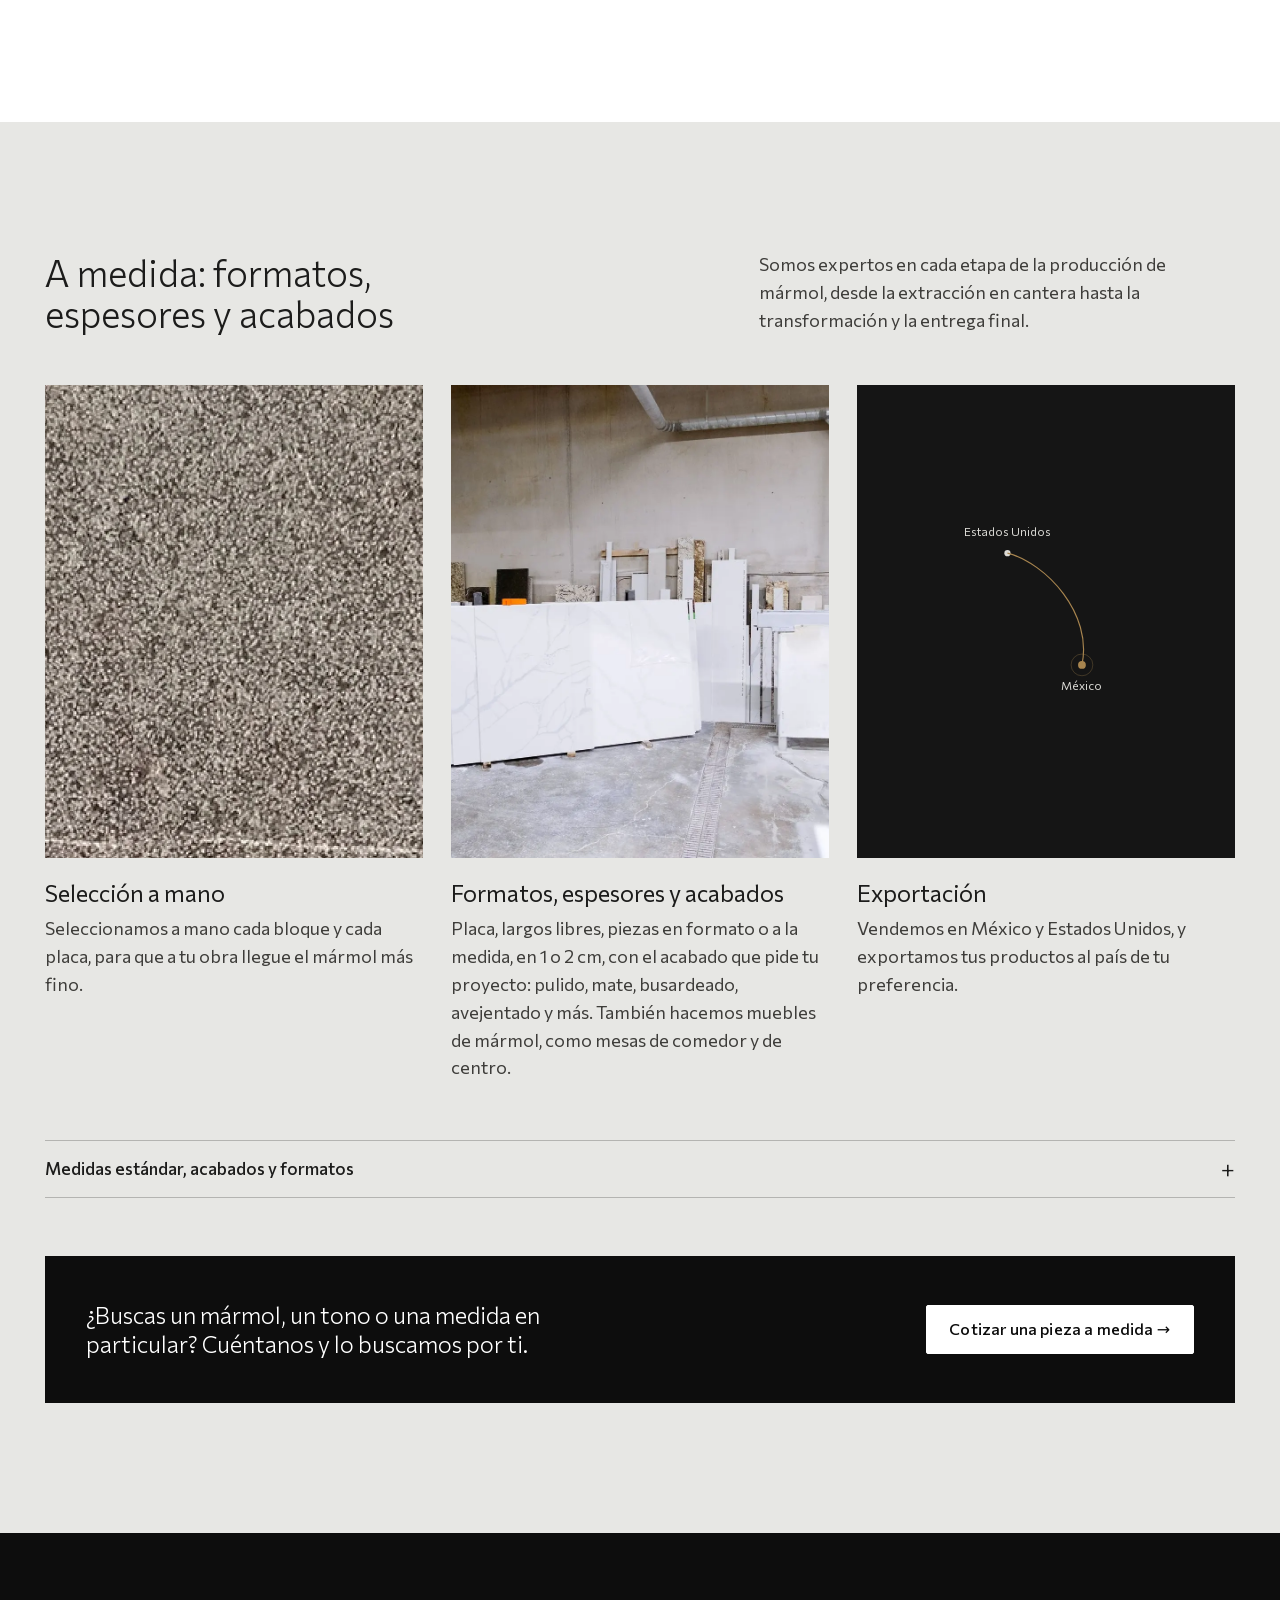
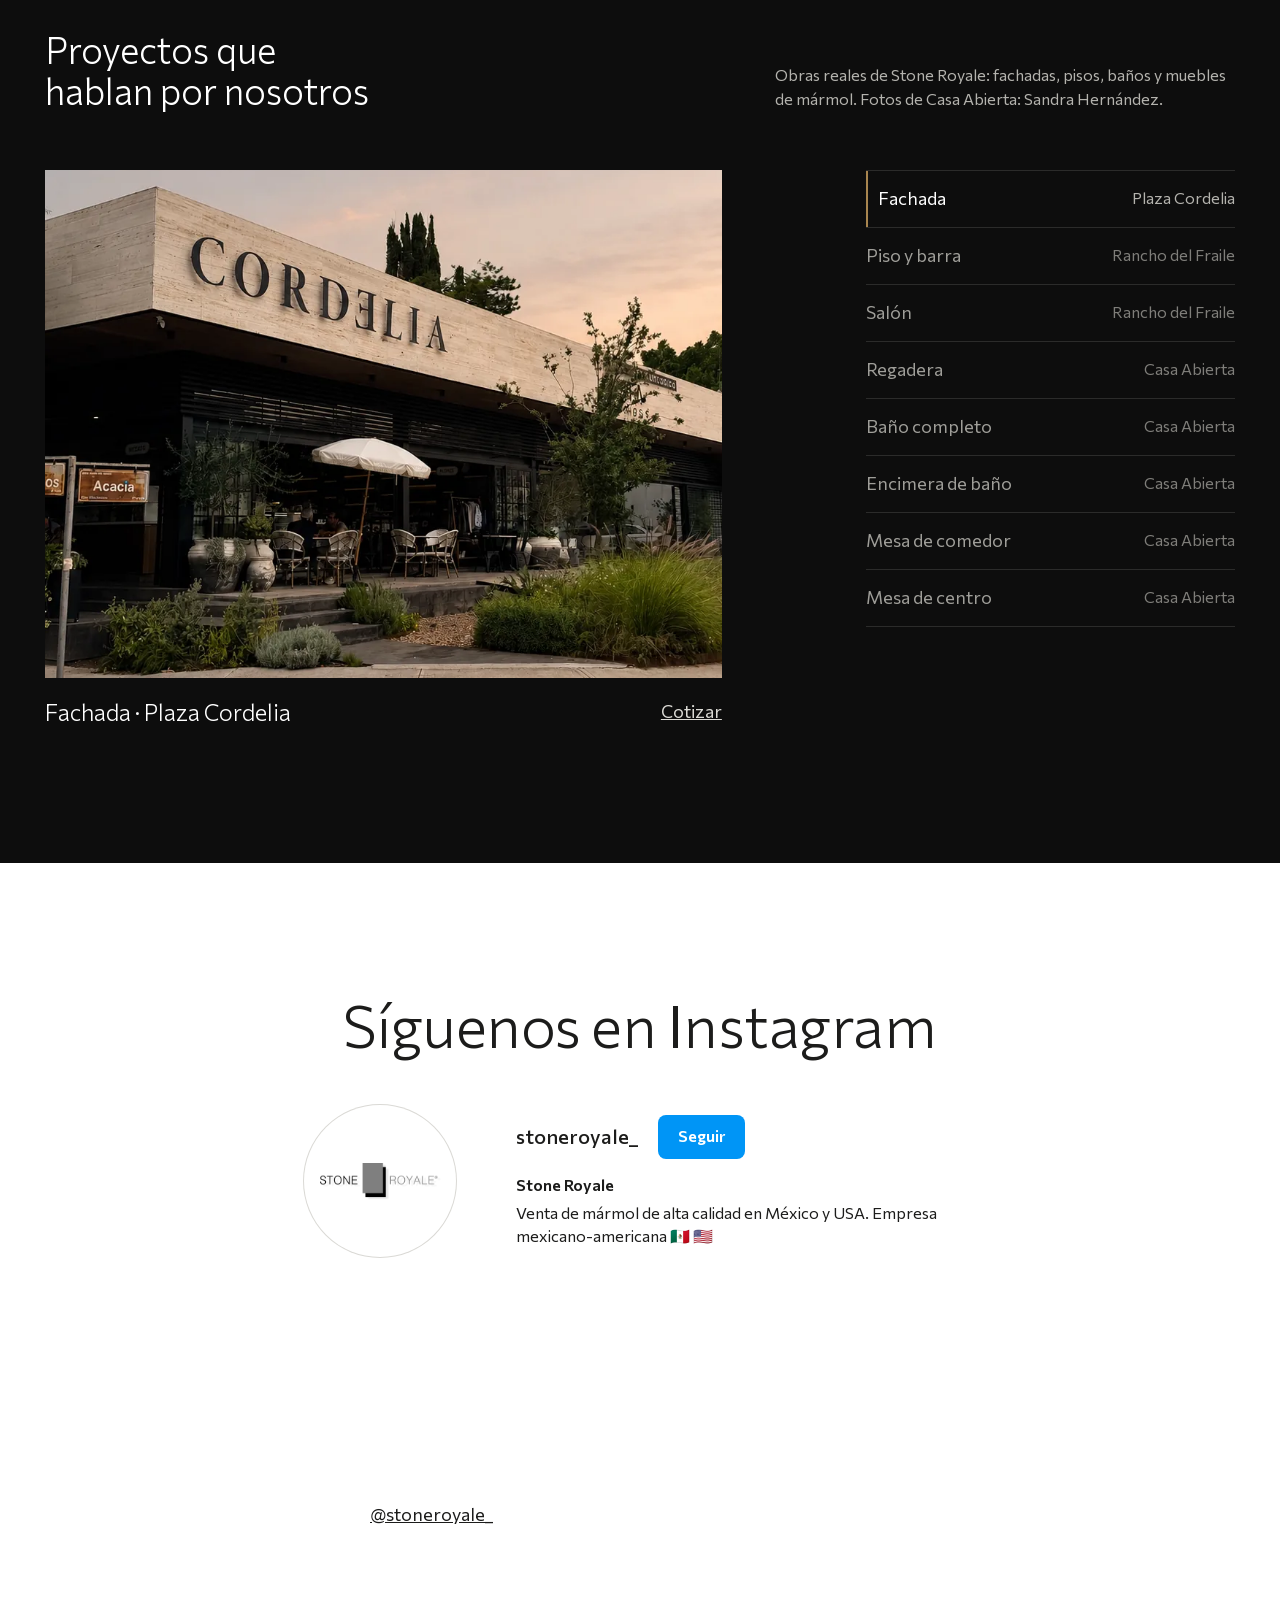
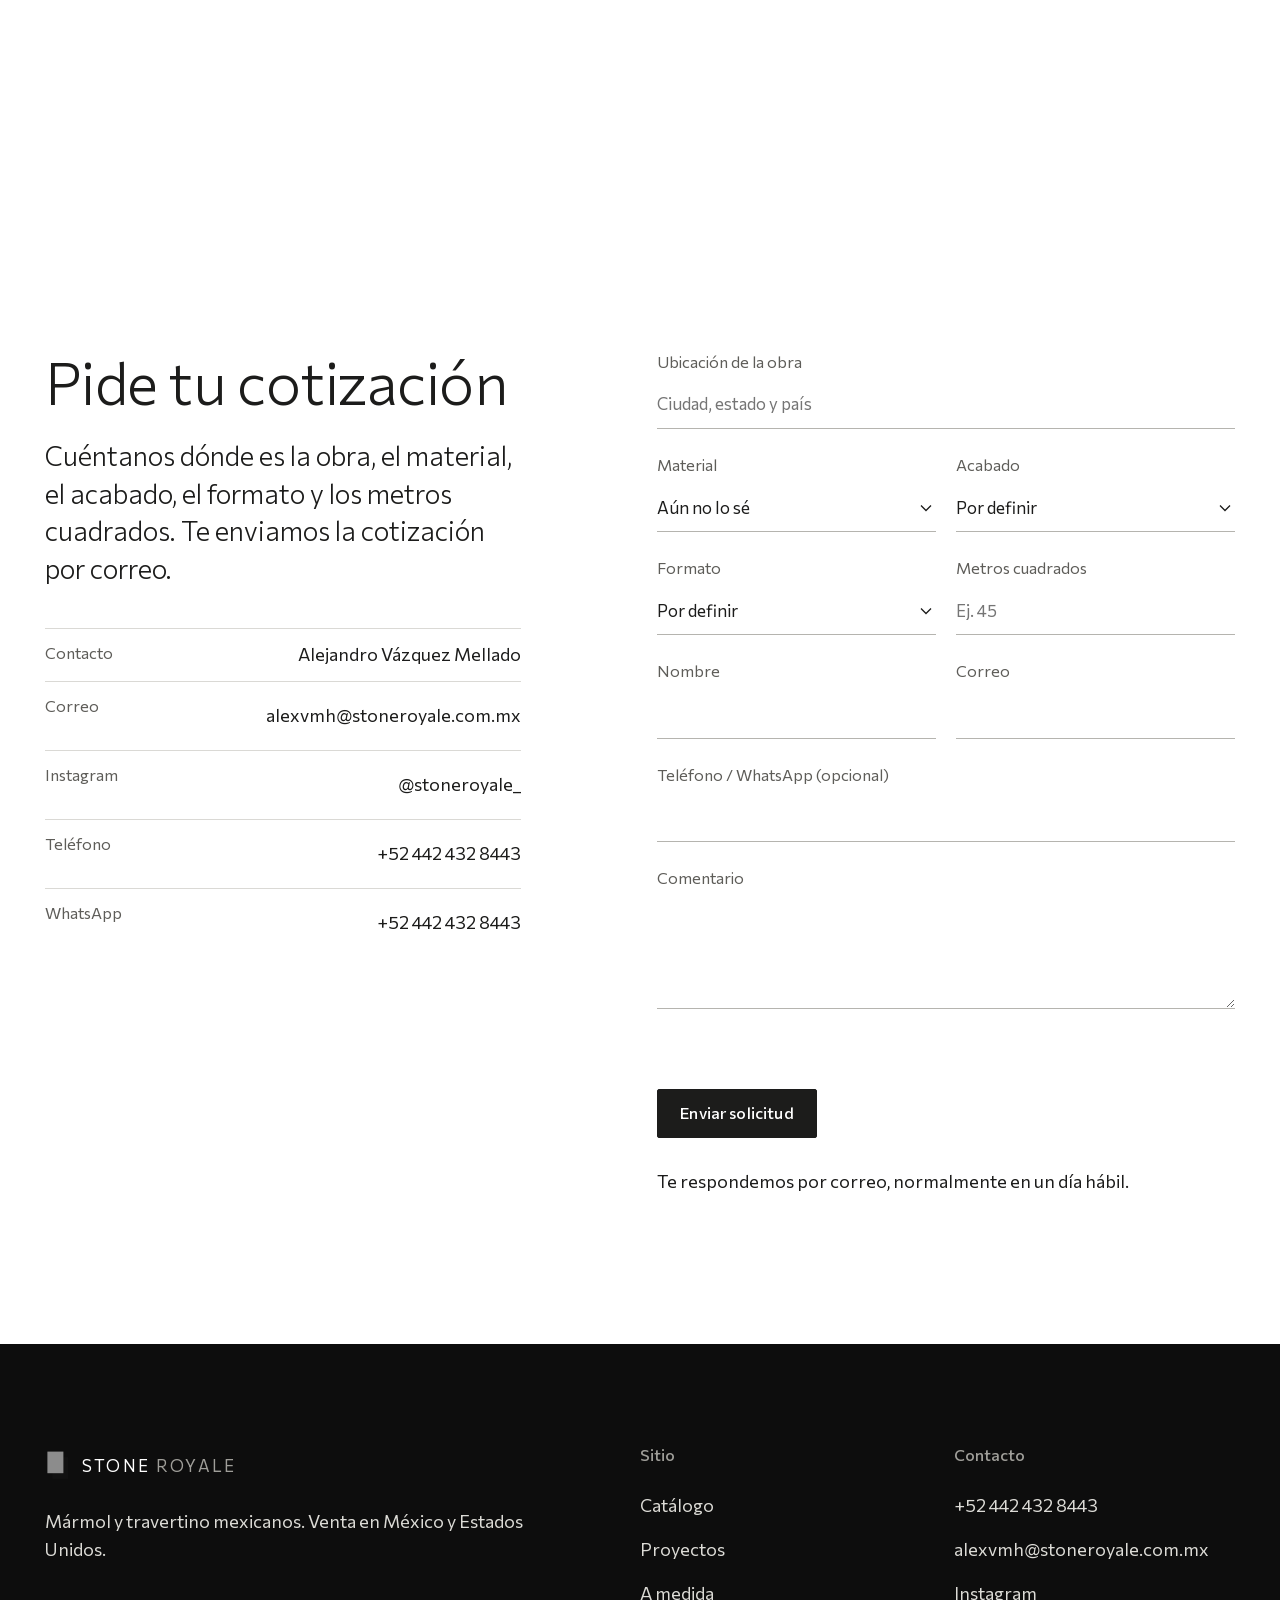
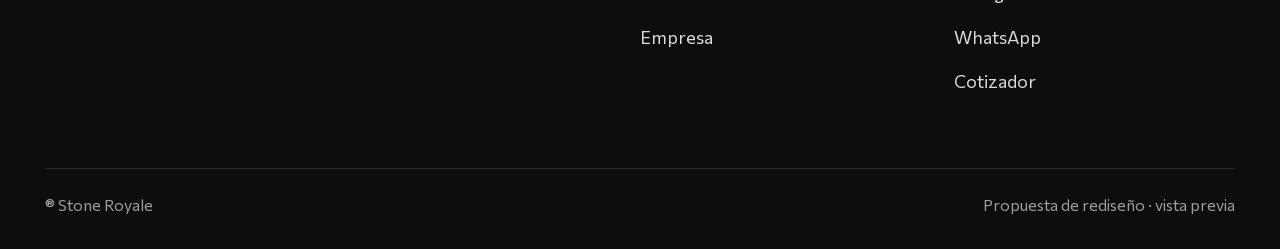
==== commit 7ffbce5e: "WhatsApp y teléfono de Alejandro (+52 442 432 8443), pedido por el señor Alex Co-Authored-By: Claude" ====
--- a/index.html
+++ b/index.html
@@ -327,7 +327,7 @@
 <script src="assets/vendor/gsap.min.js"></script>
 <script src="assets/vendor/ScrollTrigger.min.js"></script>
 <script src="assets/vendor/lenis.min.js"></script>
-<script src="assets/js/datos.js?v=1118u"></script>
+<script src="assets/js/datos.js?v=1120a"></script>
 <script src="assets/js/sitio.js?v=1118u"></script>
 <script type="module" src="assets/js/losa.js?v=1118u"></script>
 </body>
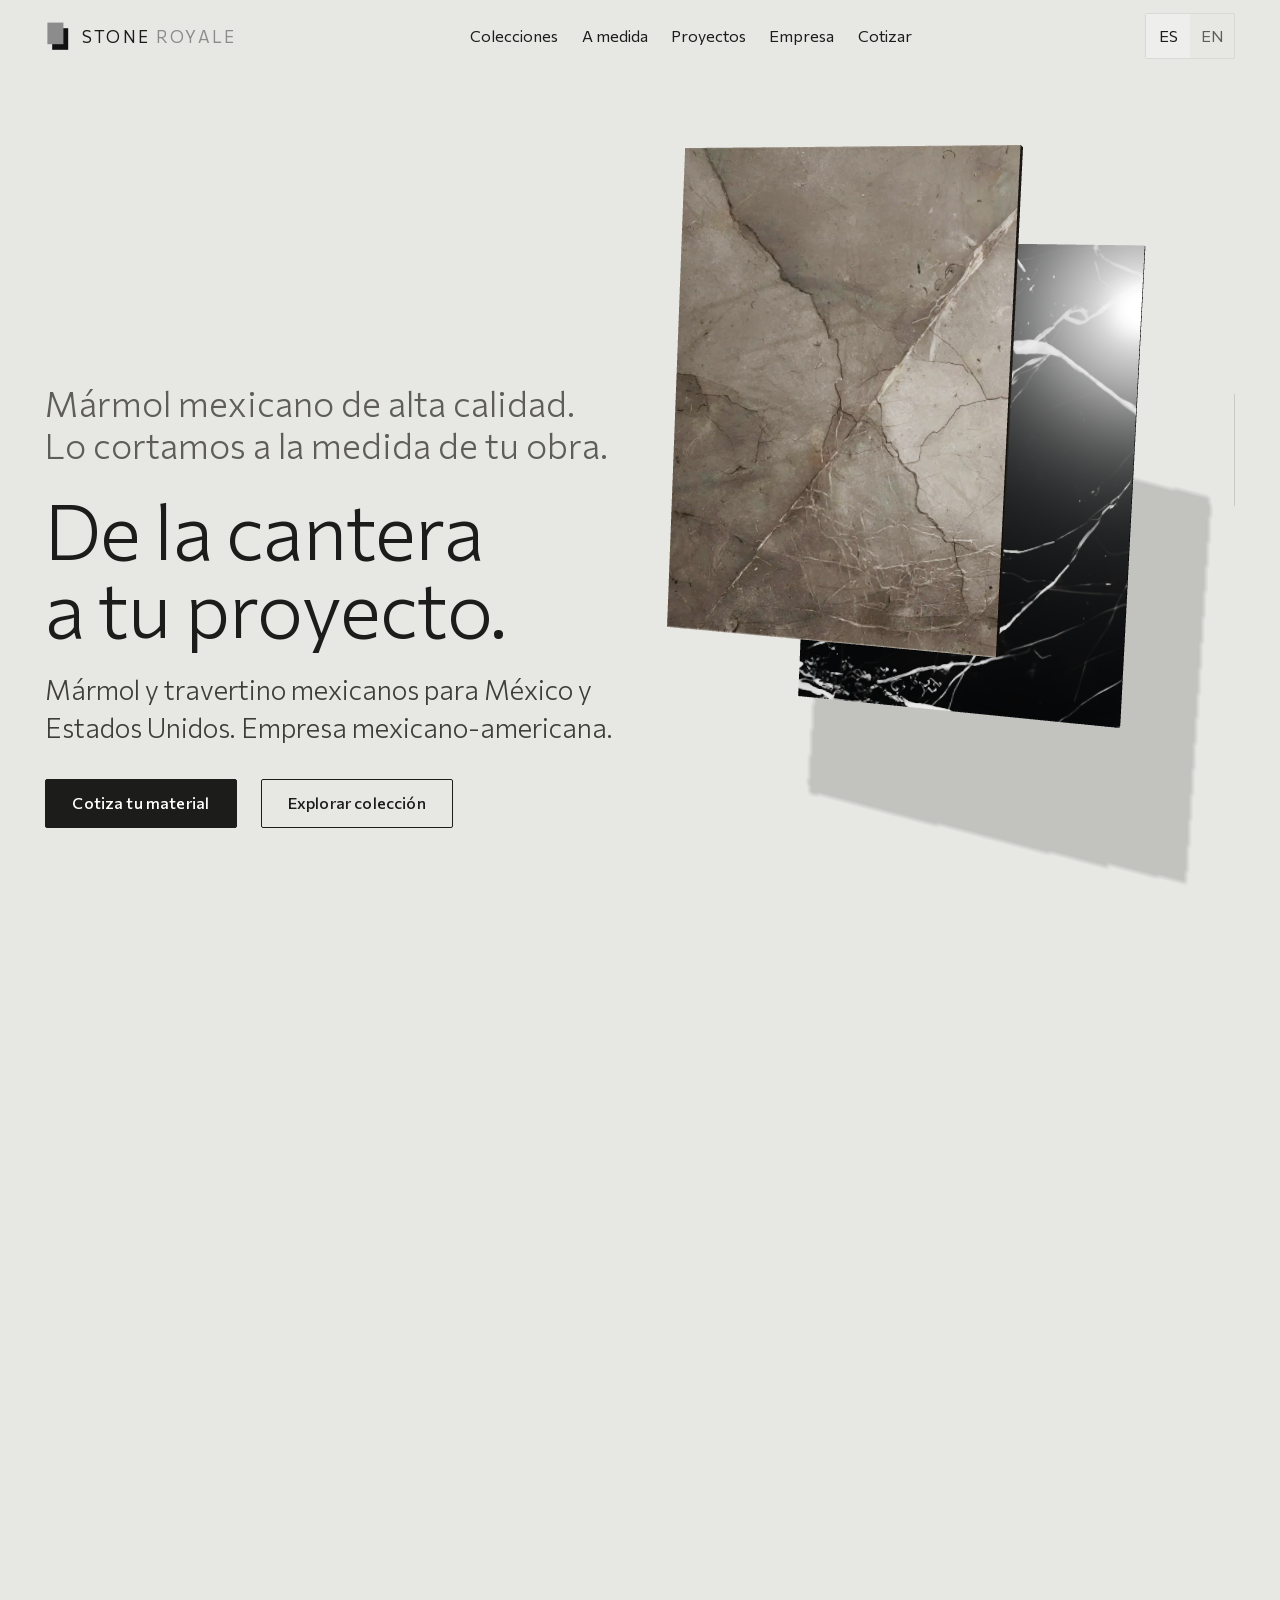
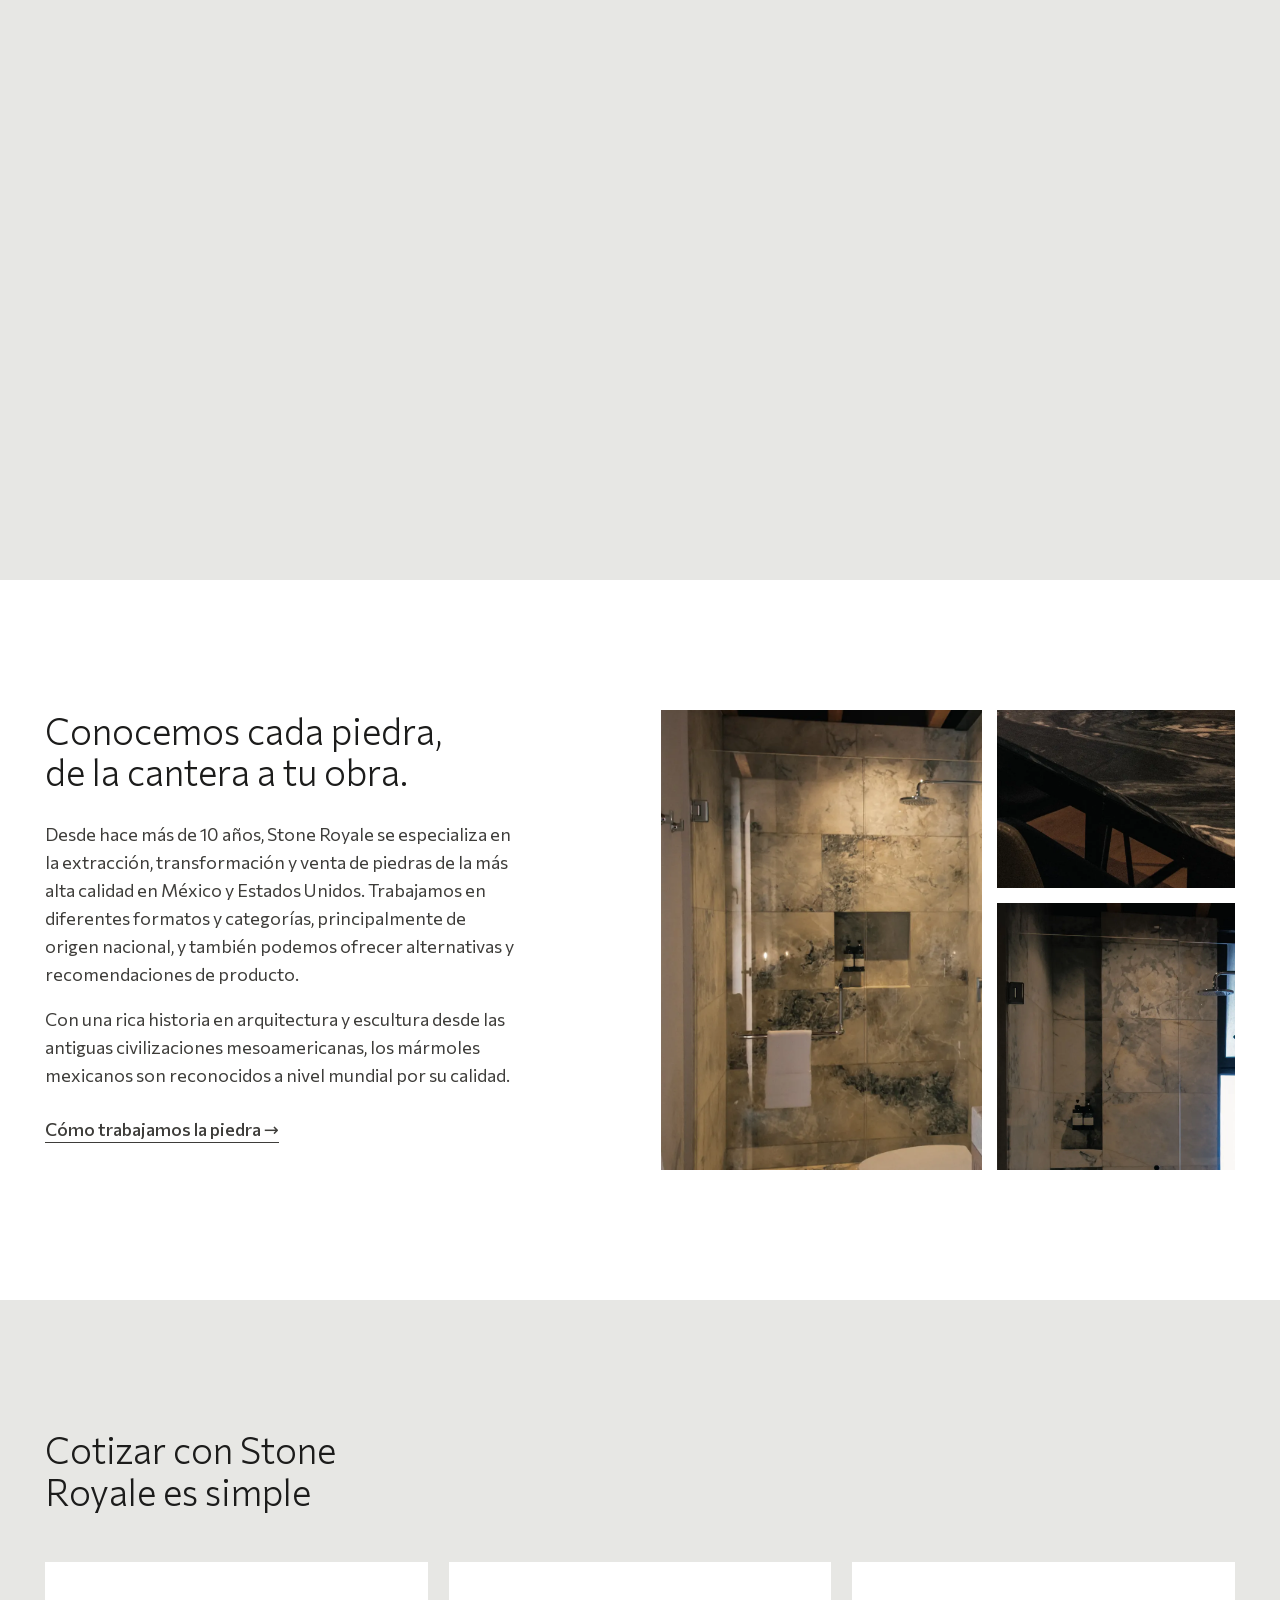
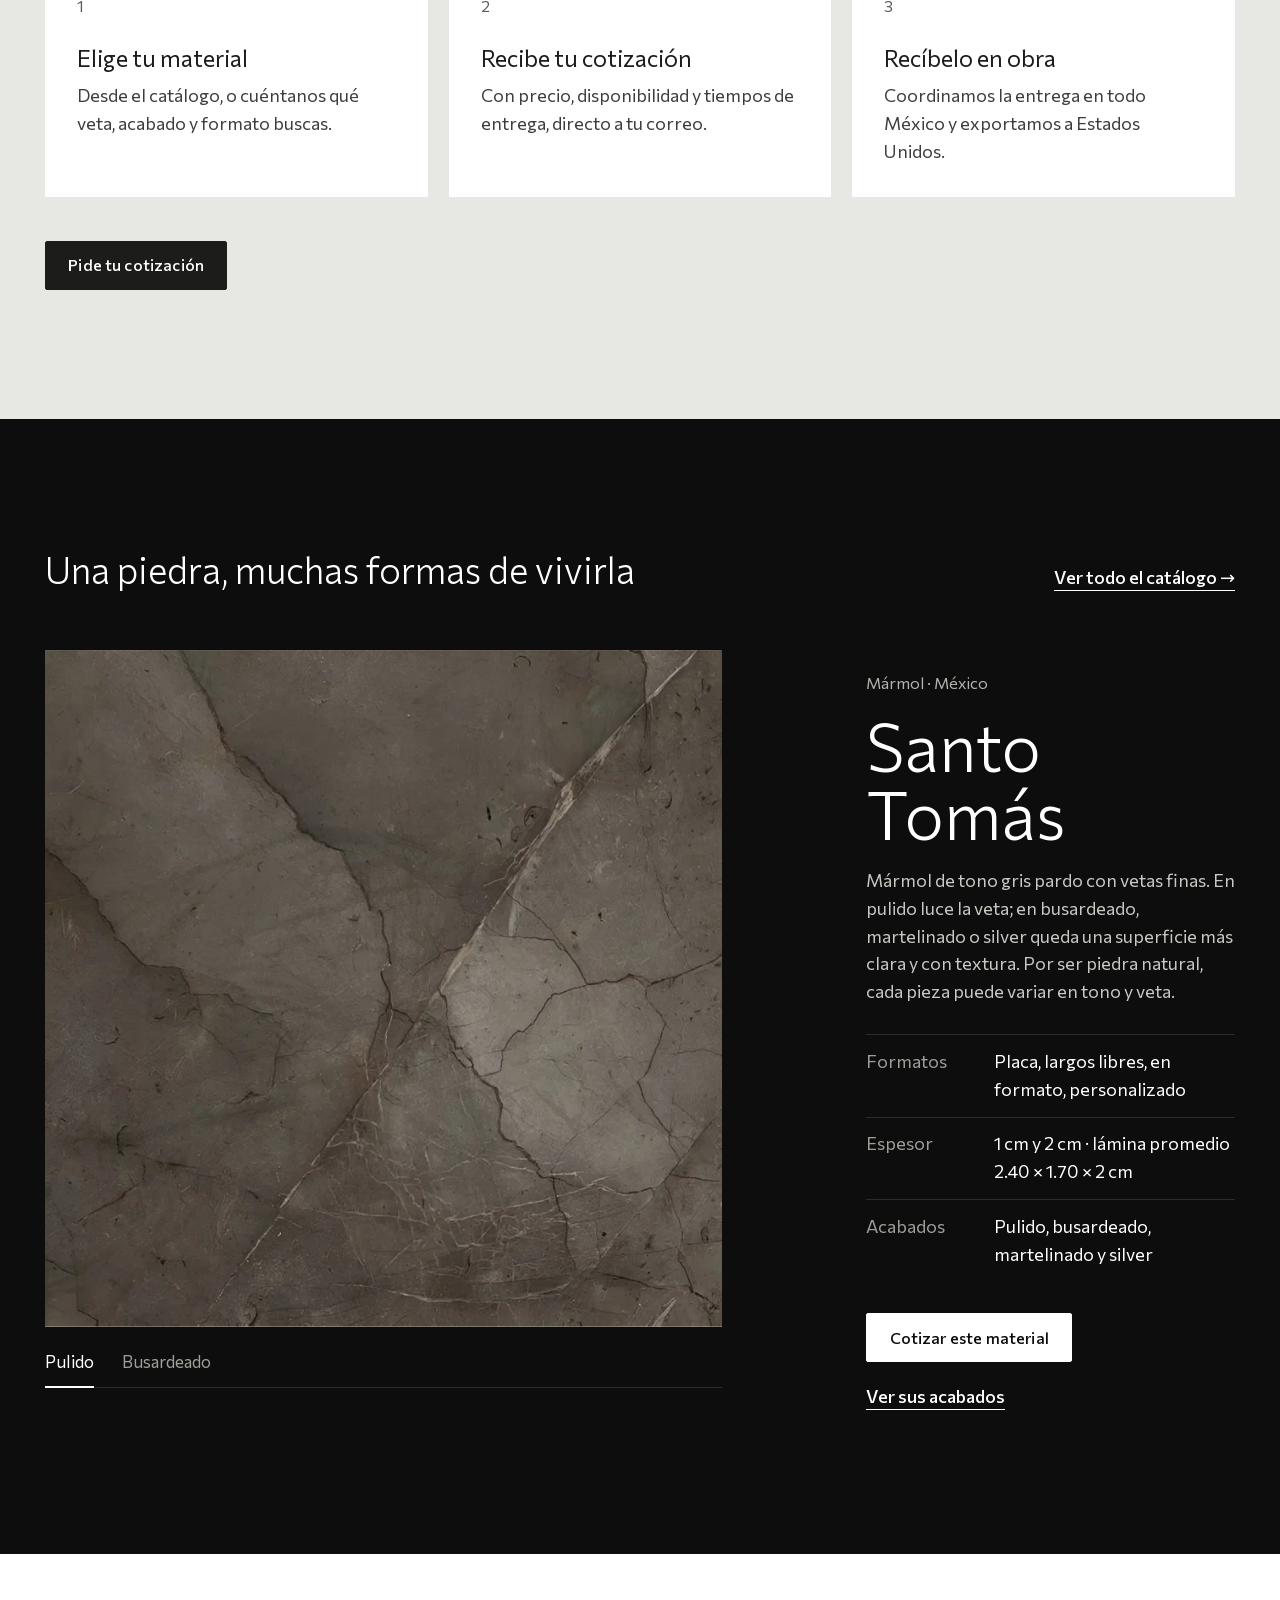
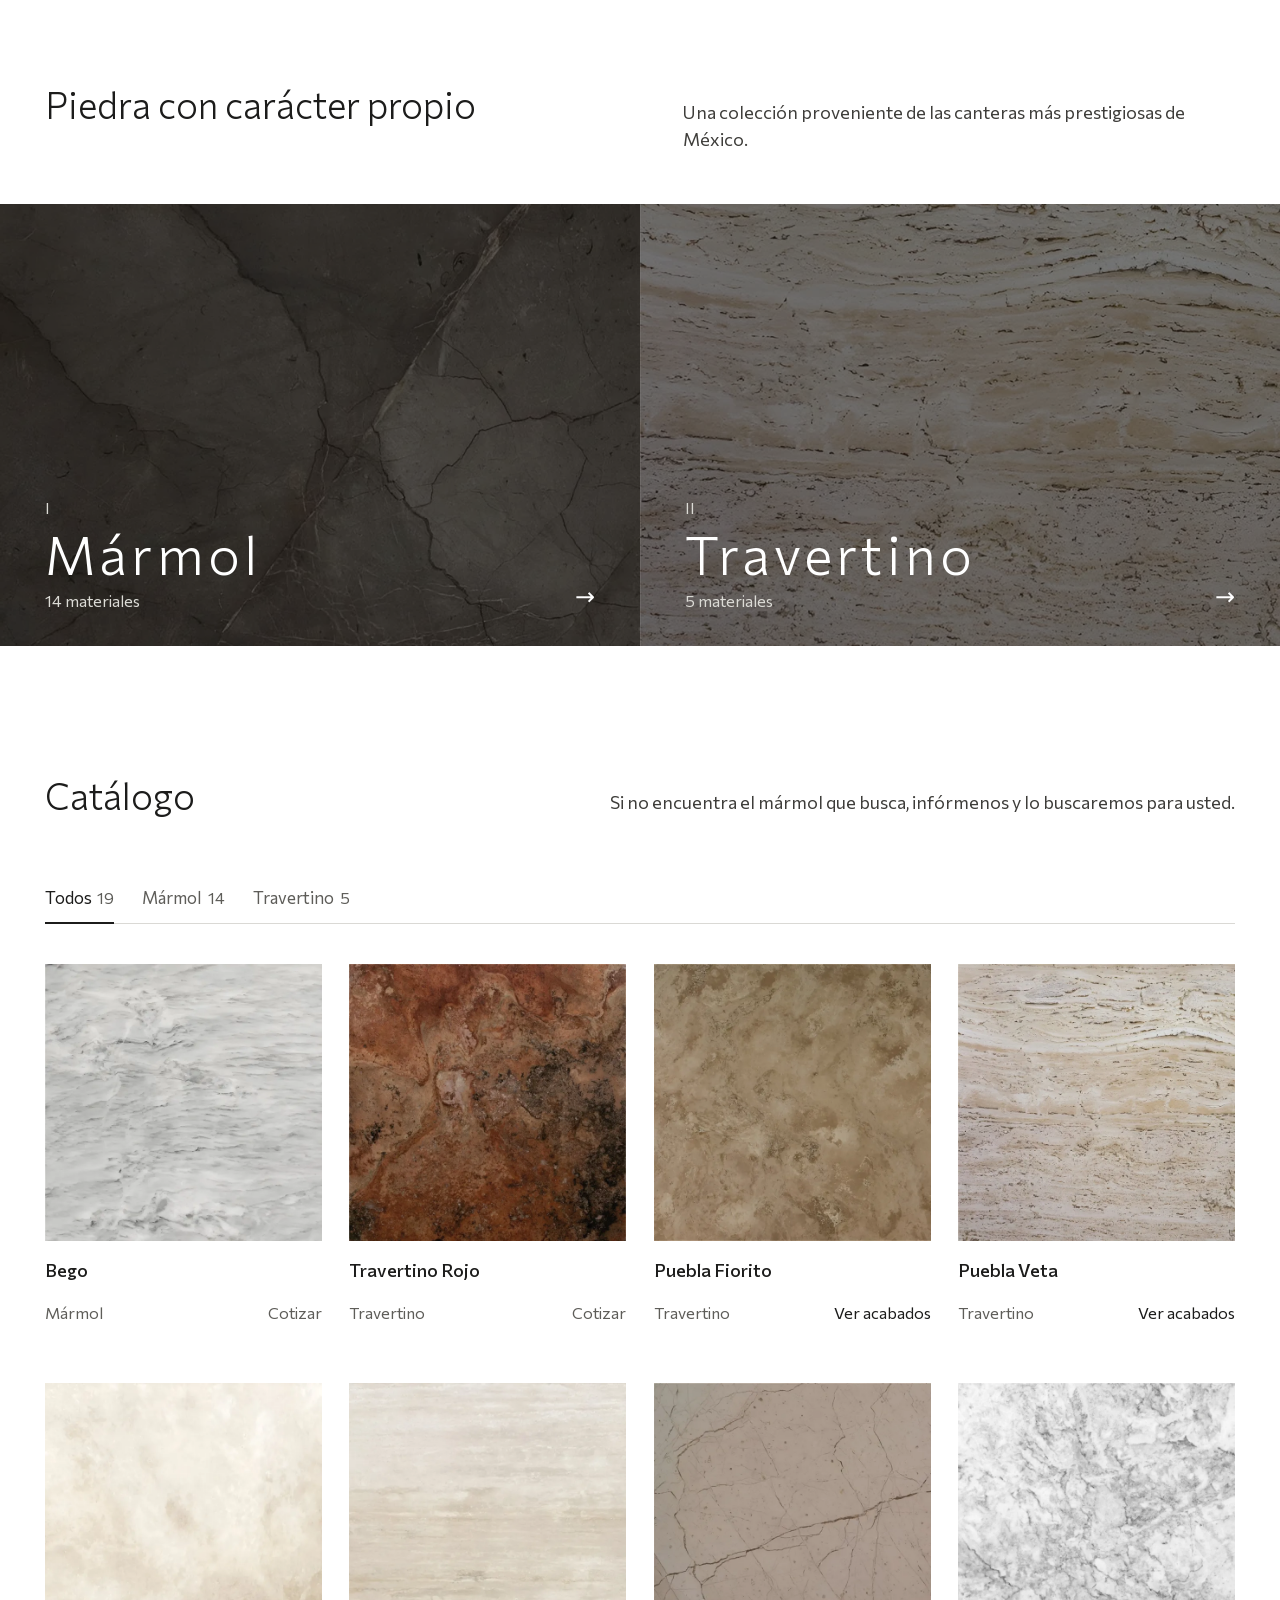
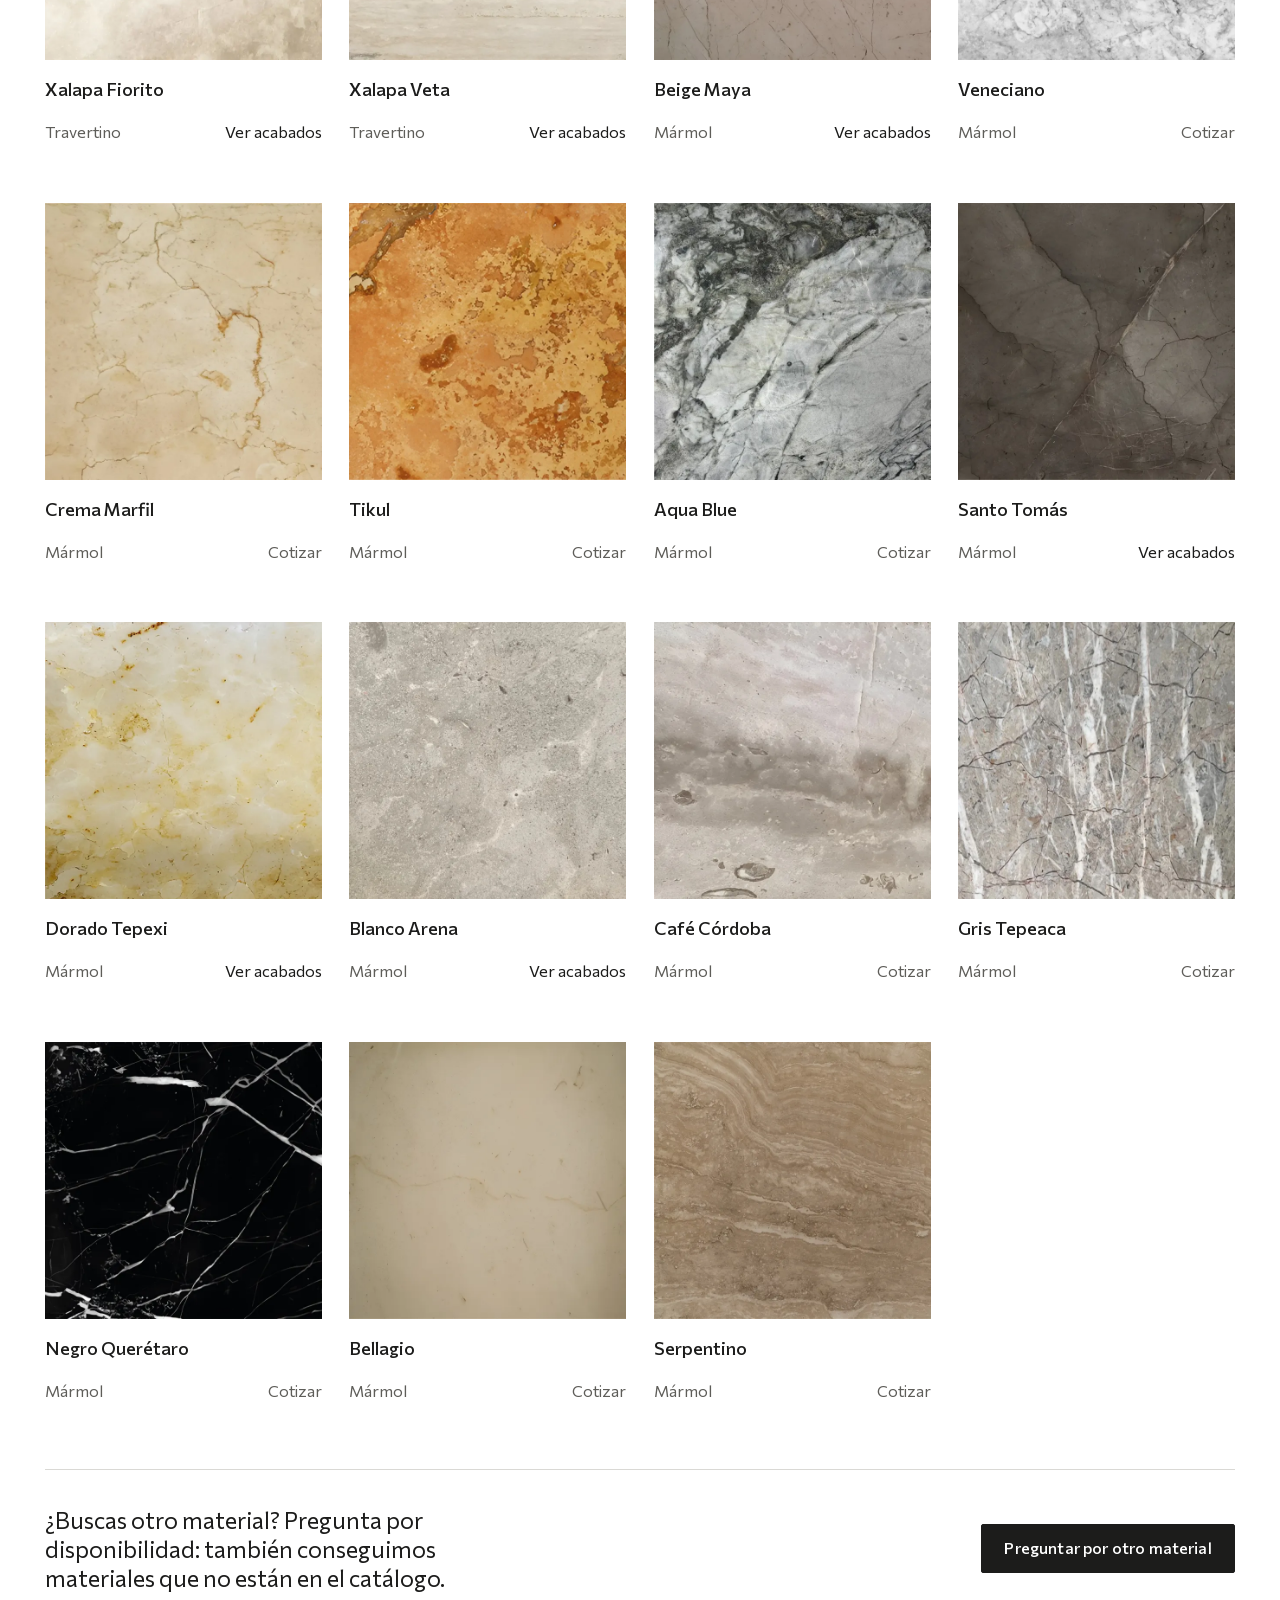
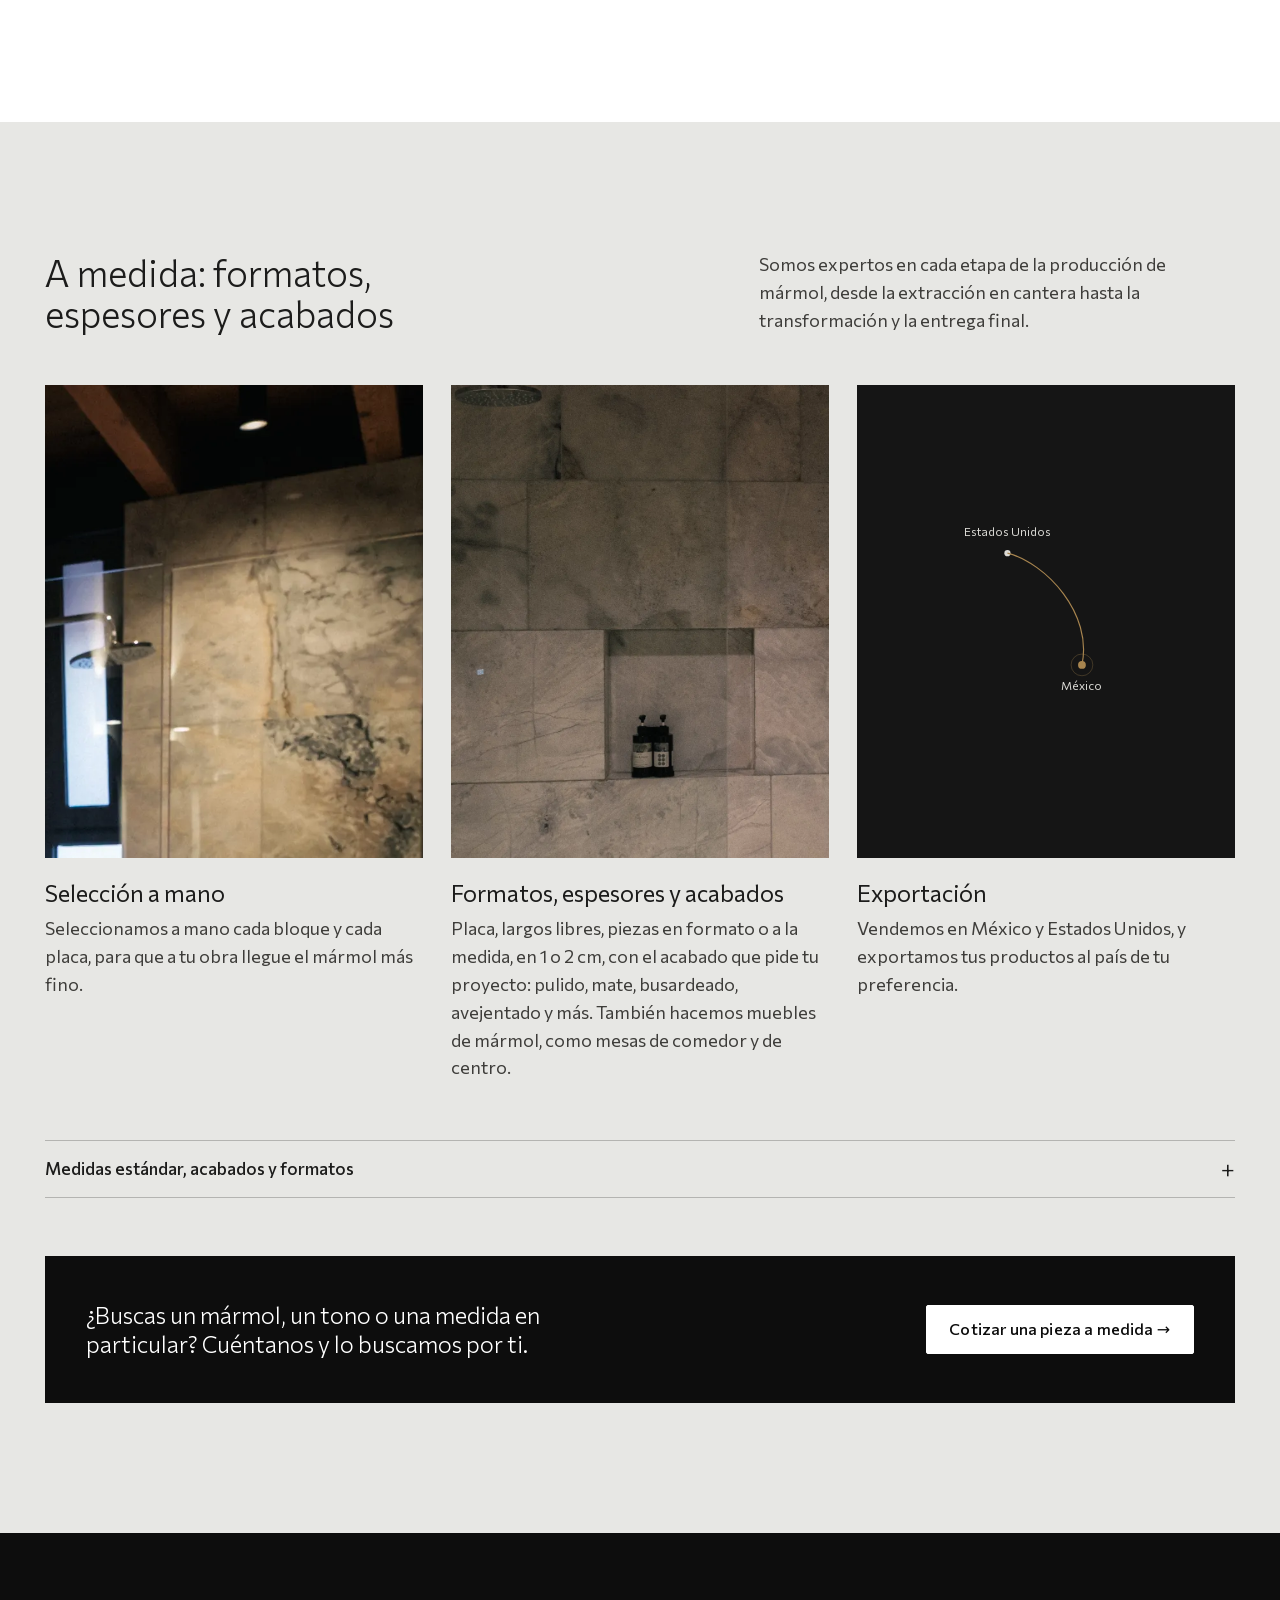
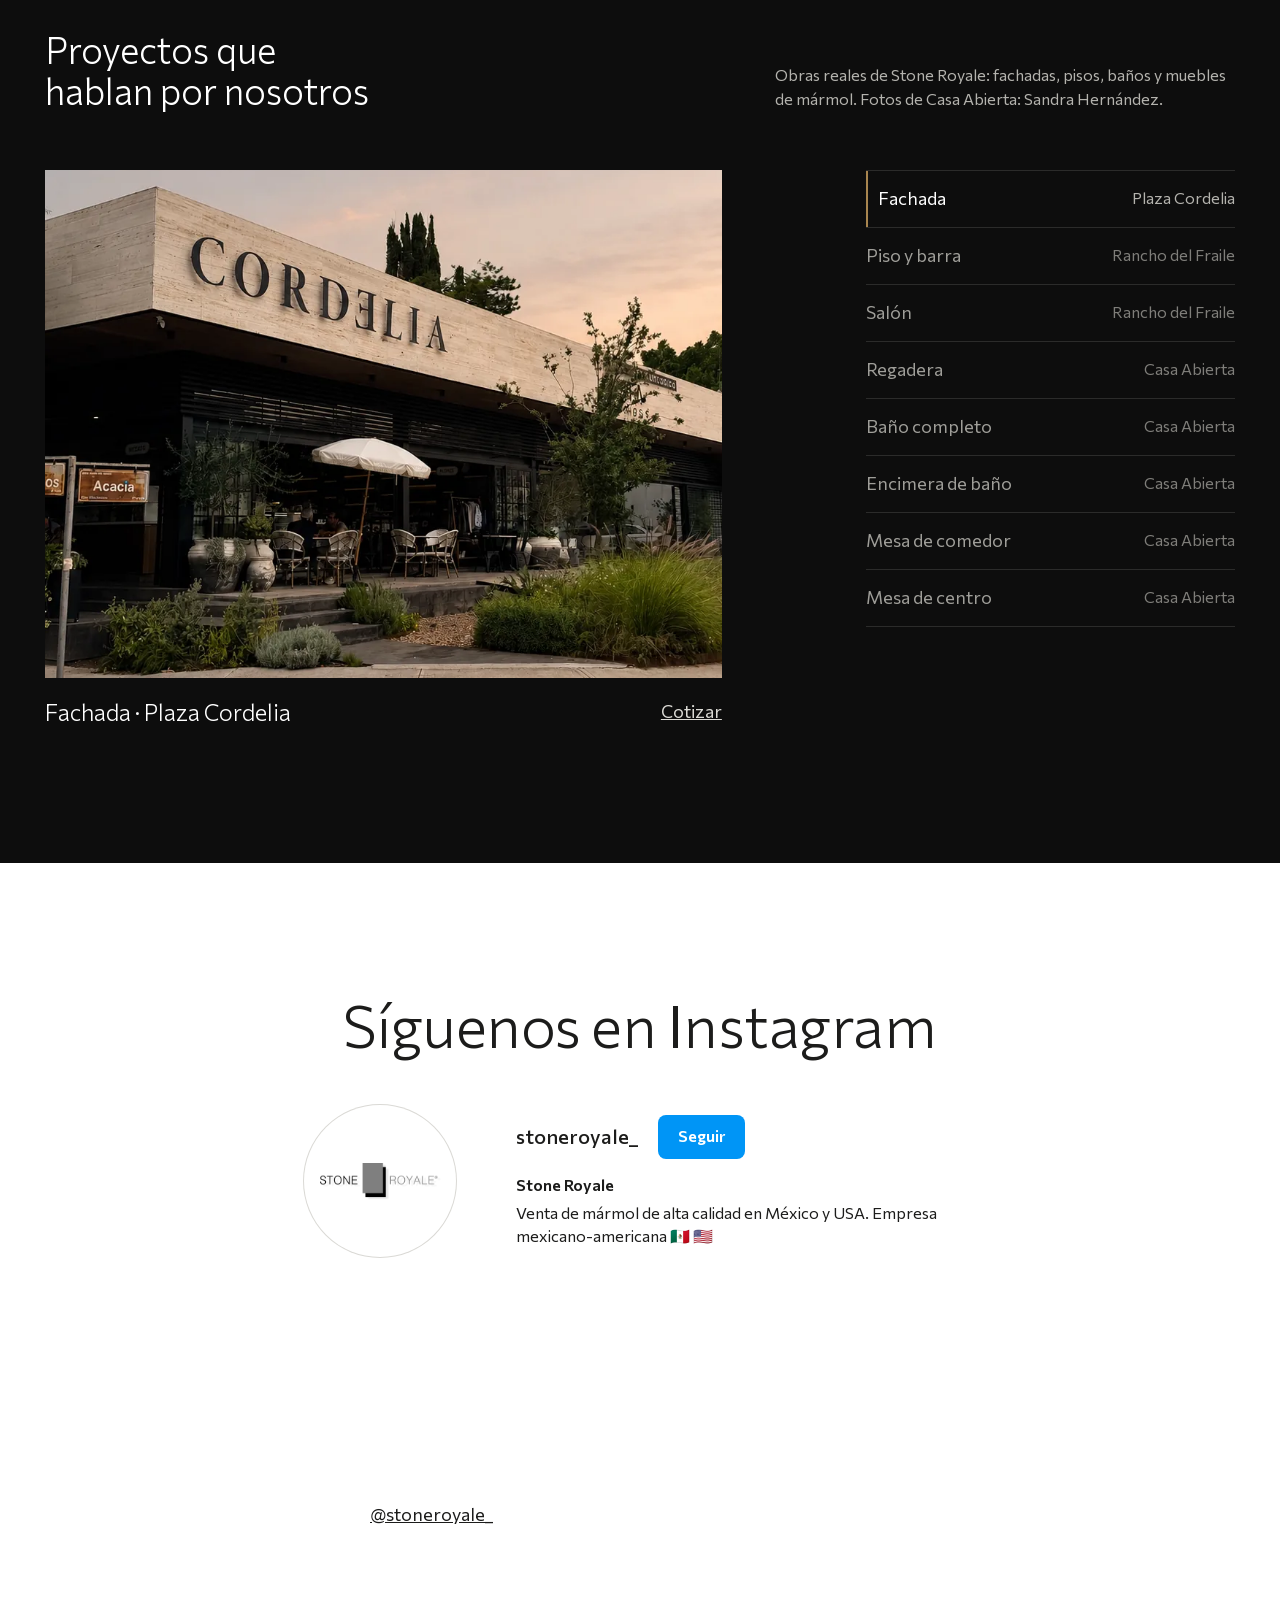
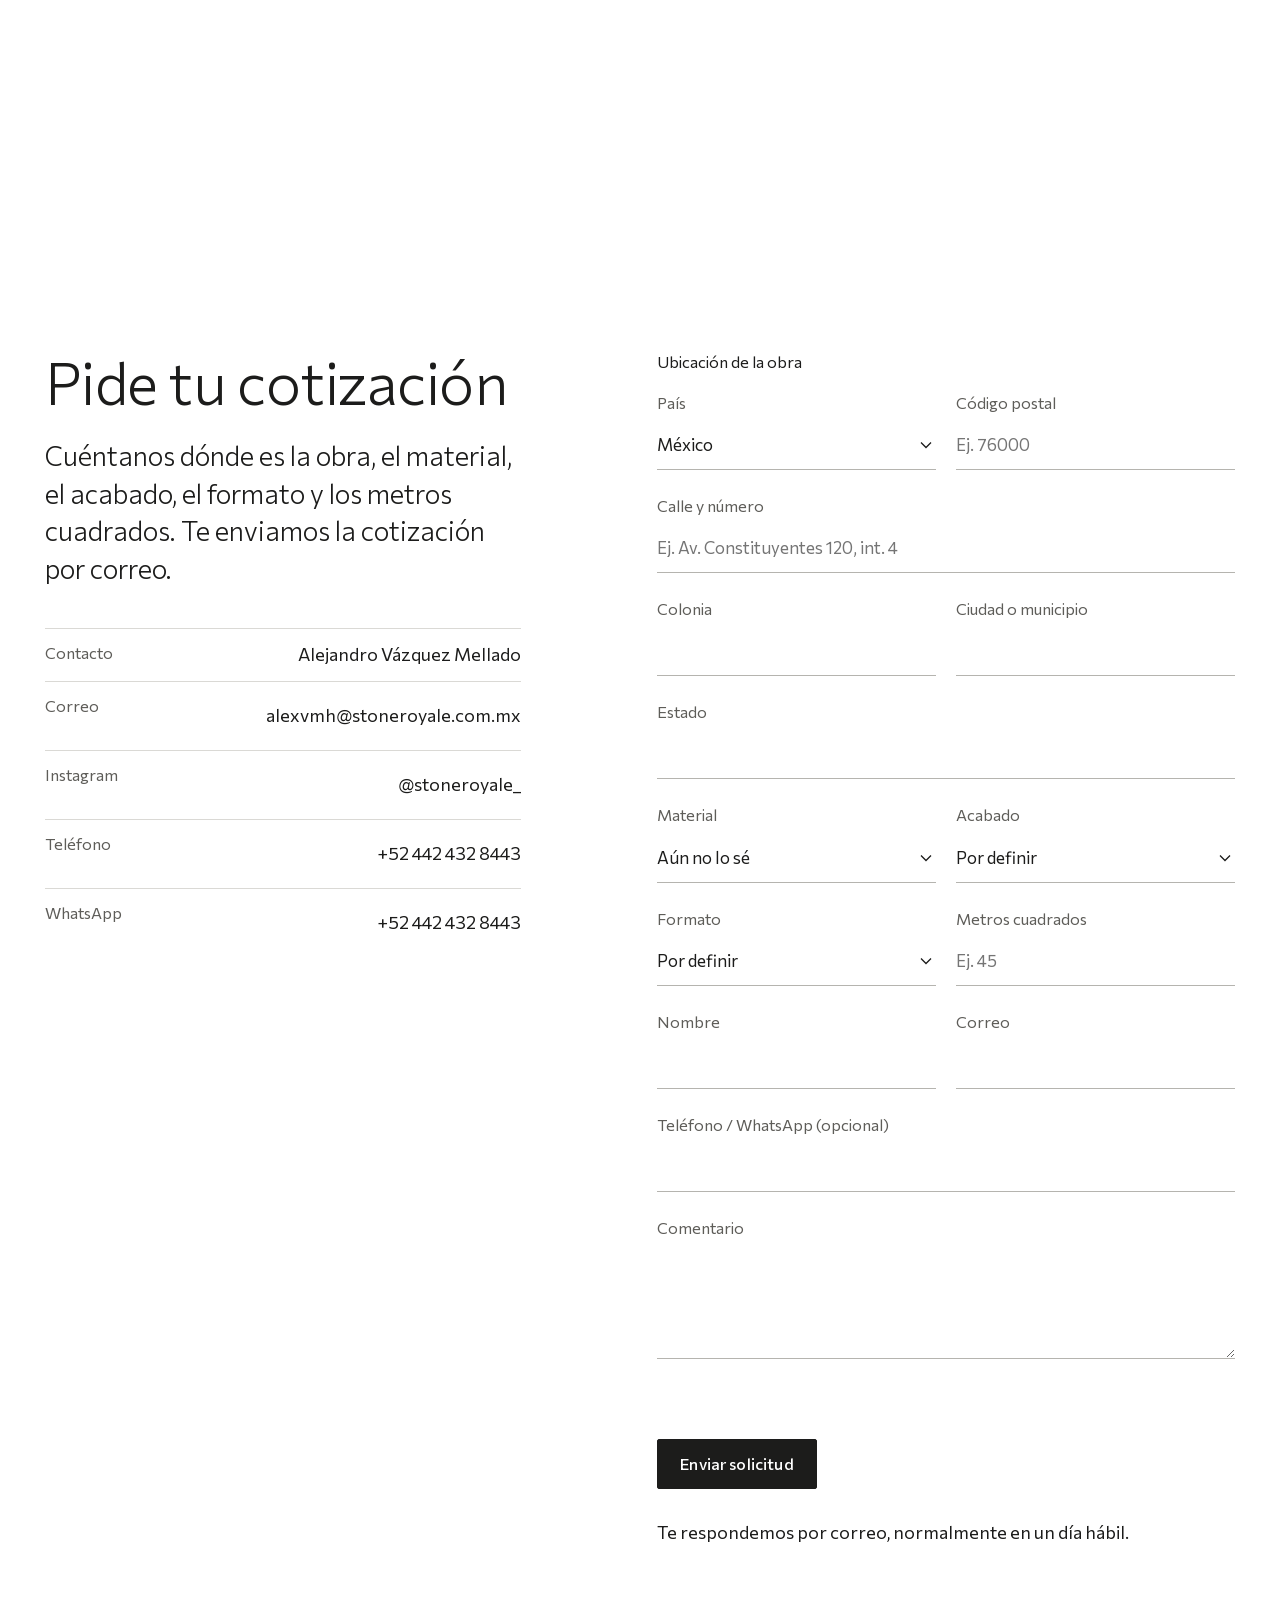
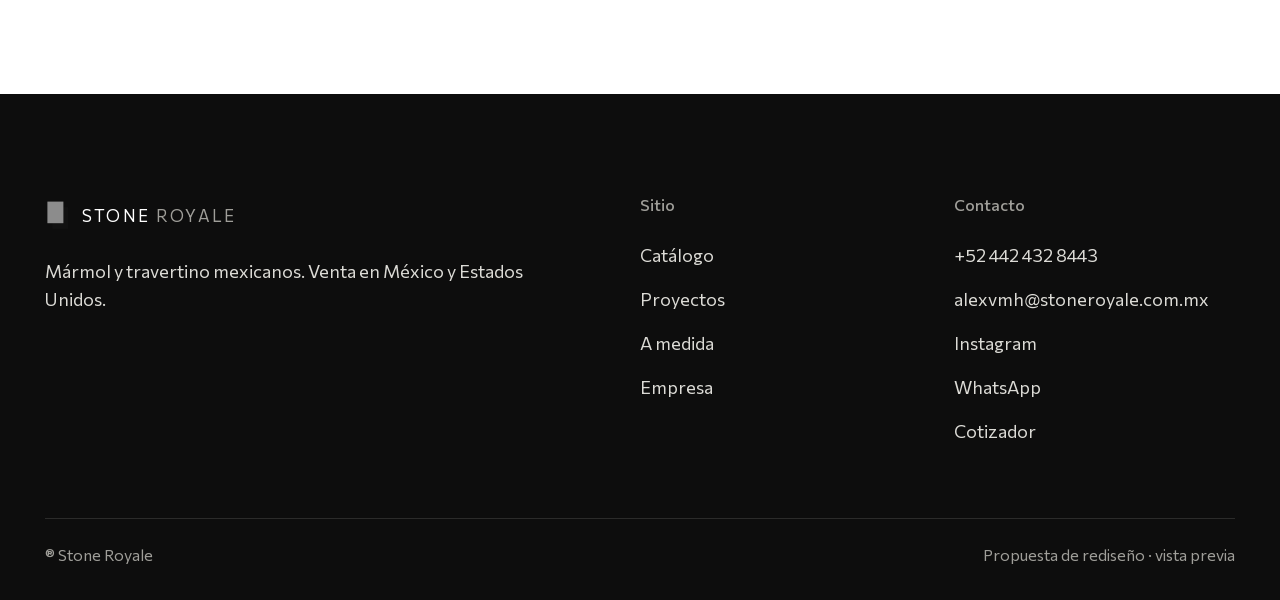
==== commit f58746aa: "Fotos reales de mármol (obra Casa Abierta) en lugar de las de almacén y texturas; cotizador con ubic" ====
--- a/index.html
+++ b/index.html
@@ -8,7 +8,7 @@
 <meta name="description" content="Venta de mármol y travertino mexicanos de alta calidad en México y Estados Unidos. Cotiza tu material por correo.">
 <meta name="theme-color" content="#FFFFFF">
 <link rel="preload" href="assets/fonts/commissioner-latin.woff2" as="font" type="font/woff2" crossorigin>
-<link rel="stylesheet" href="assets/css/sitio.css?v=1118u">
+<link rel="stylesheet" href="assets/css/sitio.css?v=1123a">
 <link rel="icon" href="data:image/svg+xml,%3Csvg xmlns='http://www.w3.org/2000/svg' viewBox='0 0 32 38'%3E%3Crect x='9' y='9' width='20' height='27' fill='%23111'/%3E%3Crect x='3' y='2' width='20' height='27' fill='%238C8C8C'/%3E%3C/svg%3E">
 <script>document.documentElement.className = 'js';</script>
 </head>
@@ -92,9 +92,9 @@
         <p><a class="enlace" href="#cantera" data-en="See how we work the stone →">Cómo trabajamos la piedra →</a></p>
       </div>
       <div class="criterio-fotos revela">
-        <img class="f1" src="assets/img/usos/cantera-marmol.webp" alt="Cantera de mármol a cielo abierto con bloques recién extraídos" data-en-alt="Open-pit marble quarry with freshly cut blocks" width="1200" height="1600" loading="lazy">
-        <img class="f2" src="assets/img/fin/santo-tomas-busardeado.webp" alt="Mármol Santo Tomás con acabado busardeado" width="800" height="800" loading="lazy">
-        <img class="f3" src="assets/img/usos/placas-taller.webp" alt="Placas de mármol blanco recargadas en el taller" data-en-alt="White marble slabs standing in the workshop" width="1600" height="1067" loading="lazy">
+        <img class="f1" src="assets/img/usos/ca-regadera-marmol-veta.webp" alt="Regadera con muros de mármol veteado, obra Casa Abierta" data-en-alt="Shower with veined marble walls, Casa Abierta project" width="1000" height="1231" loading="lazy">
+        <img class="f2" src="assets/img/usos/ca-cubierta-marmol-negro.webp" alt="Cubierta de mármol negro veteado en una mesa de comedor, obra Casa Abierta" data-en-alt="Veined black marble dining table top, Casa Abierta project" width="1000" height="600" loading="lazy">
+        <img class="f3" src="assets/img/usos/ca-muro-marmol-veta.webp" alt="Muro de mármol con veta natural en un baño, obra Casa Abierta" data-en-alt="Marble wall with natural veining in a bathroom, Casa Abierta project" width="840" height="940" loading="lazy">
       </div>
     </div>
   </section>
@@ -187,12 +187,12 @@
       </div>
       <ul class="amedida-lista">
         <li class="revela">
-          <div class="am-foto"><img src="assets/img/fin/santo-tomas-martelinado.webp" alt="Mármol Santo Tomás con acabado martelinado" width="800" height="800" loading="lazy"></div>
+          <div class="am-foto"><img src="assets/img/usos/ca-placa-marmol-veta.webp" alt="Placa de mármol con su veta natural, instalada en obra" data-en-alt="Marble slab with its natural veining, installed on site" width="750" height="740" loading="lazy"></div>
           <h3 class="t-m" data-en="Hand-picked">Selección a mano</h3>
           <p data-en="We hand-pick every block and every slab, so the finest marble reaches your project.">Seleccionamos a mano cada bloque y cada placa, para que a tu obra llegue el mármol más fino.</p>
         </li>
         <li class="revela">
-          <div class="am-foto"><img src="assets/img/usos/placas-taller-2.webp" alt="Placas de mármol y piedra natural en el taller, listas para corte" data-en-alt="Marble and natural stone slabs in the workshop, ready to cut" width="1600" height="1067" loading="lazy"></div>
+          <div class="am-foto"><img src="assets/img/usos/ca-piezas-marmol-formato.webp" alt="Muro de regadera en piezas de mármol a la medida" data-en-alt="Shower wall in made-to-measure marble pieces" width="1100" height="1139" loading="lazy"></div>
           <h3 class="t-m" data-en="Formats, thicknesses and finishes">Formatos, espesores y acabados</h3>
           <p data-en="Slabs, free lengths, cut-to-format pieces or custom work, in 1 or 2 cm, with the finish your project needs: polished, matte, bush-hammered, aged and more. We also make marble furniture, such as dining and coffee tables.">Placa, largos libres, piezas en formato o a la medida, en 1 o 2 cm, con el acabado que pide tu proyecto: pulido, mate, busardeado, avejentado y más. También hacemos muebles de mármol, como mesas de comedor y de centro.</p>
         </li>
@@ -286,7 +286,16 @@
         </ul>
       </div>
       <form class="formulario revela" id="formulario" novalidate>
-        <div class="campo ancho"><label for="f-ubicacion" data-en="Project location">Ubicación de la obra</label><input id="f-ubicacion" name="ubicacion" autocomplete="address-level2" placeholder="Ciudad, estado y país" data-en-placeholder="City, state and country" maxlength="120"></div>
+        <fieldset class="campo ancho grupo-ubicacion"><legend data-en="Project location">Ubicación de la obra</legend>
+          <div class="ubic-rejilla">
+            <div class="campo"><label for="f-pais" data-en="Country">País</label><select id="f-pais" name="pais" autocomplete="country-name"><option value="México" data-en="Mexico">México</option><option value="Estados Unidos" data-en="United States">Estados Unidos</option></select></div>
+            <div class="campo"><label for="f-cp" data-en="ZIP code">Código postal</label><input id="f-cp" name="cp" autocomplete="postal-code" inputmode="numeric" required maxlength="10" placeholder="Ej. 76000" data-en-placeholder="E.g. 78201"></div>
+            <div class="campo ancho"><label for="f-calle" data-en="Street and number">Calle y número</label><input id="f-calle" name="calle" autocomplete="address-line1" maxlength="120" placeholder="Ej. Av. Constituyentes 120, int. 4" data-en-placeholder="E.g. 120 Main St, Apt 4"></div>
+            <div class="campo"><label for="f-colonia" data-en="Neighborhood">Colonia</label><input id="f-colonia" name="colonia" autocomplete="address-line2" maxlength="80"></div>
+            <div class="campo"><label for="f-ciudad" data-en="City">Ciudad o municipio</label><input id="f-ciudad" name="ciudad" autocomplete="address-level2" required maxlength="80"></div>
+            <div class="campo ancho"><label for="f-estado" data-en="State">Estado</label><input id="f-estado" name="estado" autocomplete="address-level1" required maxlength="60"></div>
+          </div>
+        </fieldset>
         <div class="campo"><label for="f-material" data-en="Material">Material</label><select id="f-material" name="material"></select></div>
         <div class="campo ancho" id="campo-otro" hidden><label for="f-material-otro" data-en="Which material are you looking for?">¿Qué material buscas?</label><input id="f-material-otro" name="material_otro" maxlength="120" placeholder="Ej. granito Negro San Gabriel, cuarcita…" data-en-placeholder="E.g. Negro San Gabriel granite, quartzite…"></div>
         <div class="campo"><label for="f-acabado" data-en="Finish">Acabado</label><select id="f-acabado" name="acabado"></select></div>
@@ -328,7 +337,7 @@
 <script src="assets/vendor/ScrollTrigger.min.js"></script>
 <script src="assets/vendor/lenis.min.js"></script>
 <script src="assets/js/datos.js?v=1120a"></script>
-<script src="assets/js/sitio.js?v=1118u"></script>
+<script src="assets/js/sitio.js?v=1123a"></script>
 <script type="module" src="assets/js/losa.js?v=1118u"></script>
 </body>
 </html>
--- a/assets/css/sitio.css
+++ b/assets/css/sitio.css
@@ -614,3 +614,9 @@
 .catalogo-otro { margin-top: clamp(2rem, 1.5rem + 2vw, 3.5rem); padding-top: clamp(1.5rem, 1rem + 1.5vw, 2.5rem); border-top: 1px solid var(--linea); display: flex; flex-wrap: wrap; align-items: center; justify-content: space-between; gap: 1rem 2rem; }
 .catalogo-otro p { margin: 0; max-width: 40ch; }
 #campo-otro[hidden], .filtros button[hidden] { display: none; }
+
+/* 23-nov · Cotizador: ubicación exacta de la obra (pedido de Alejandro) */
+.grupo-ubicacion { display: block; border: 0; padding: 0; margin: 0; min-width: 0; }
+.grupo-ubicacion legend { padding: 0; margin: 0 0 1rem; font-size: 1rem; color: var(--tinta); }
+.ubic-rejilla { display: grid; grid-template-columns: 1fr 1fr; gap: 1.5rem 1.25rem; }
+@media (max-width: 560px) { .ubic-rejilla { grid-template-columns: 1fr; } }
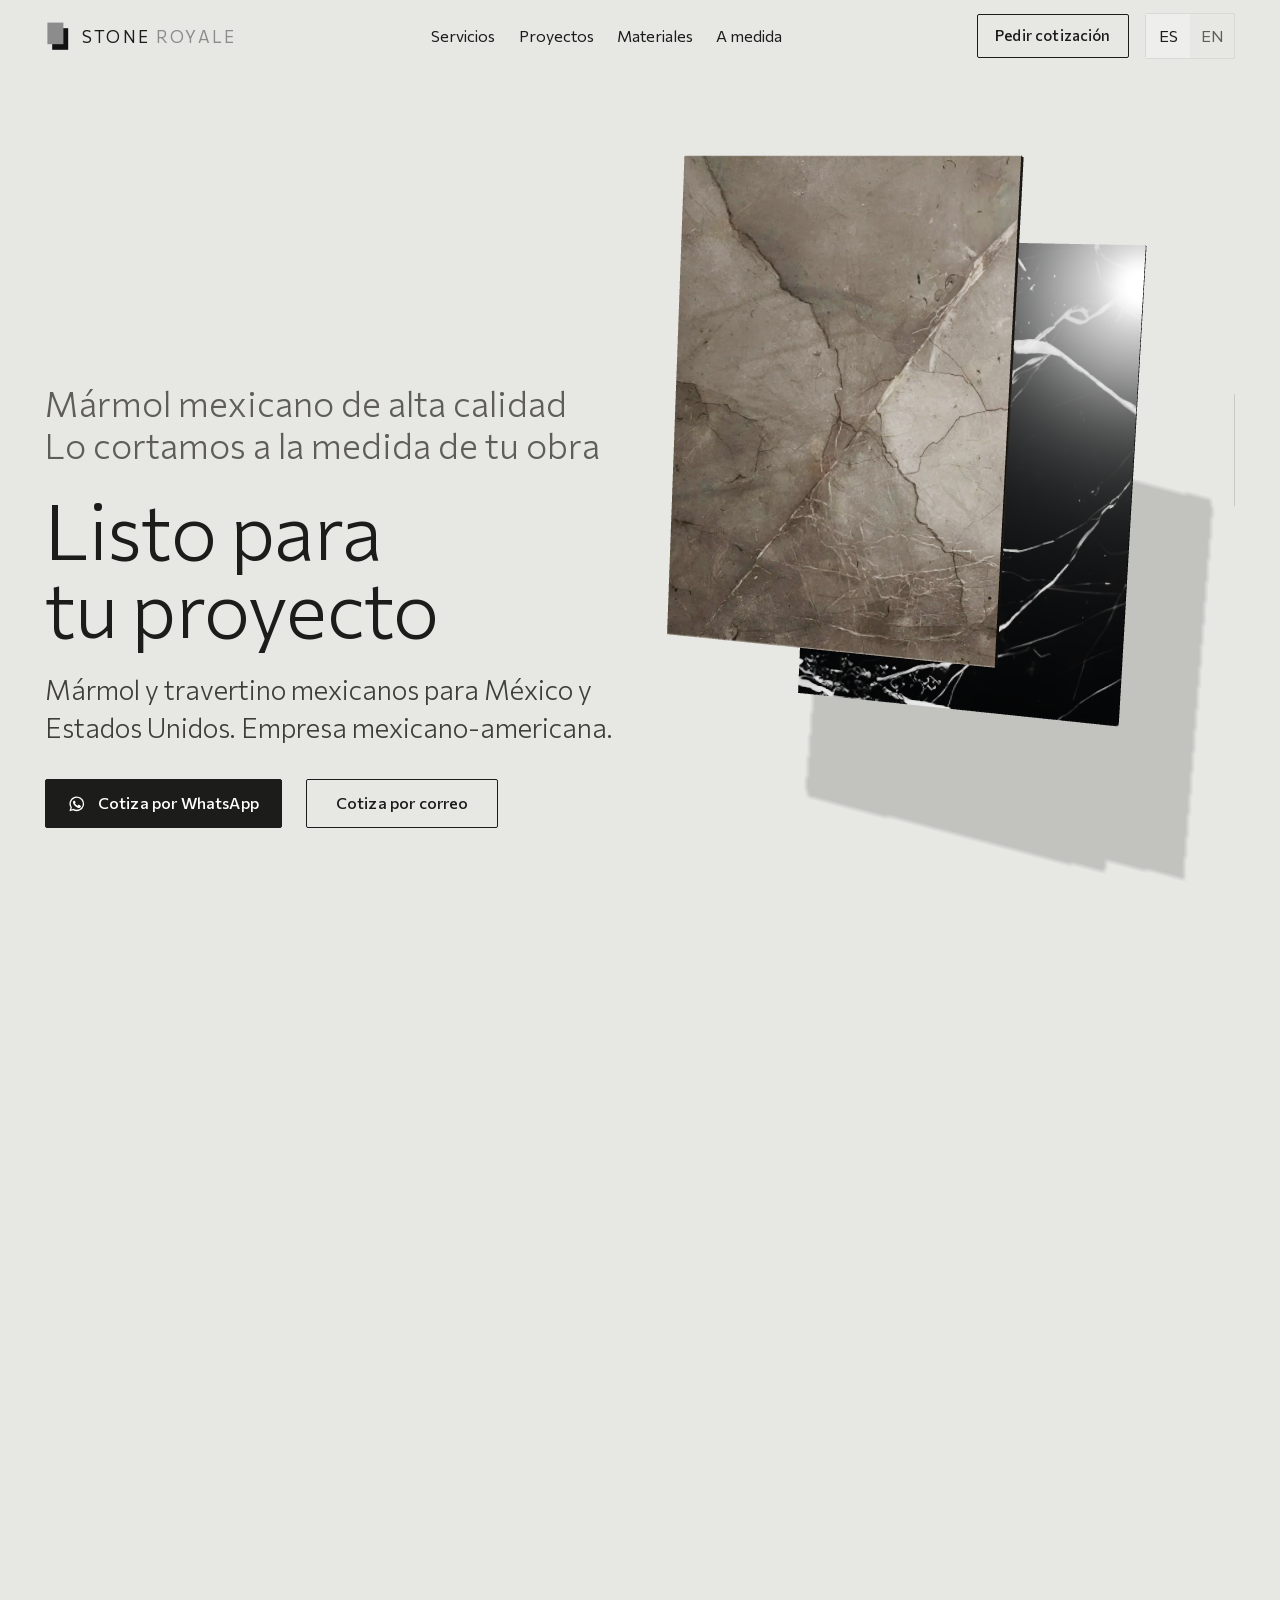
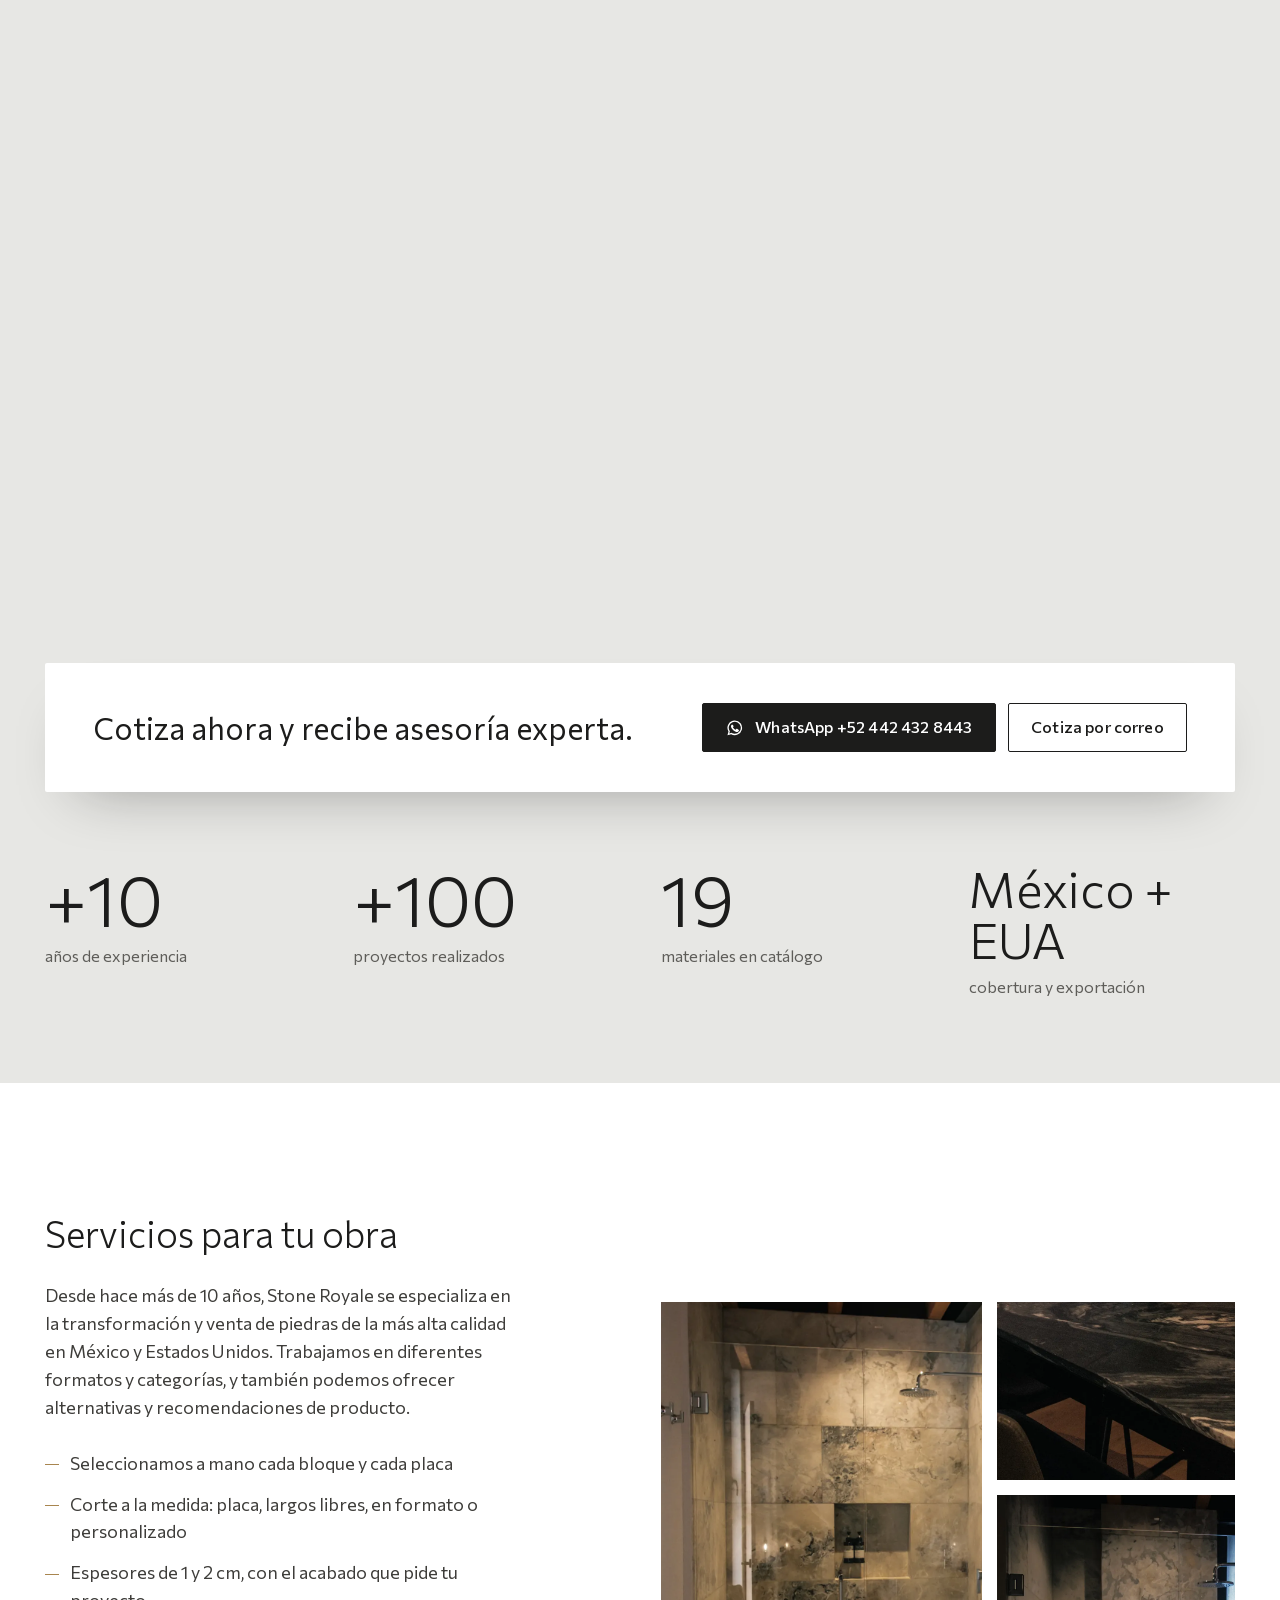
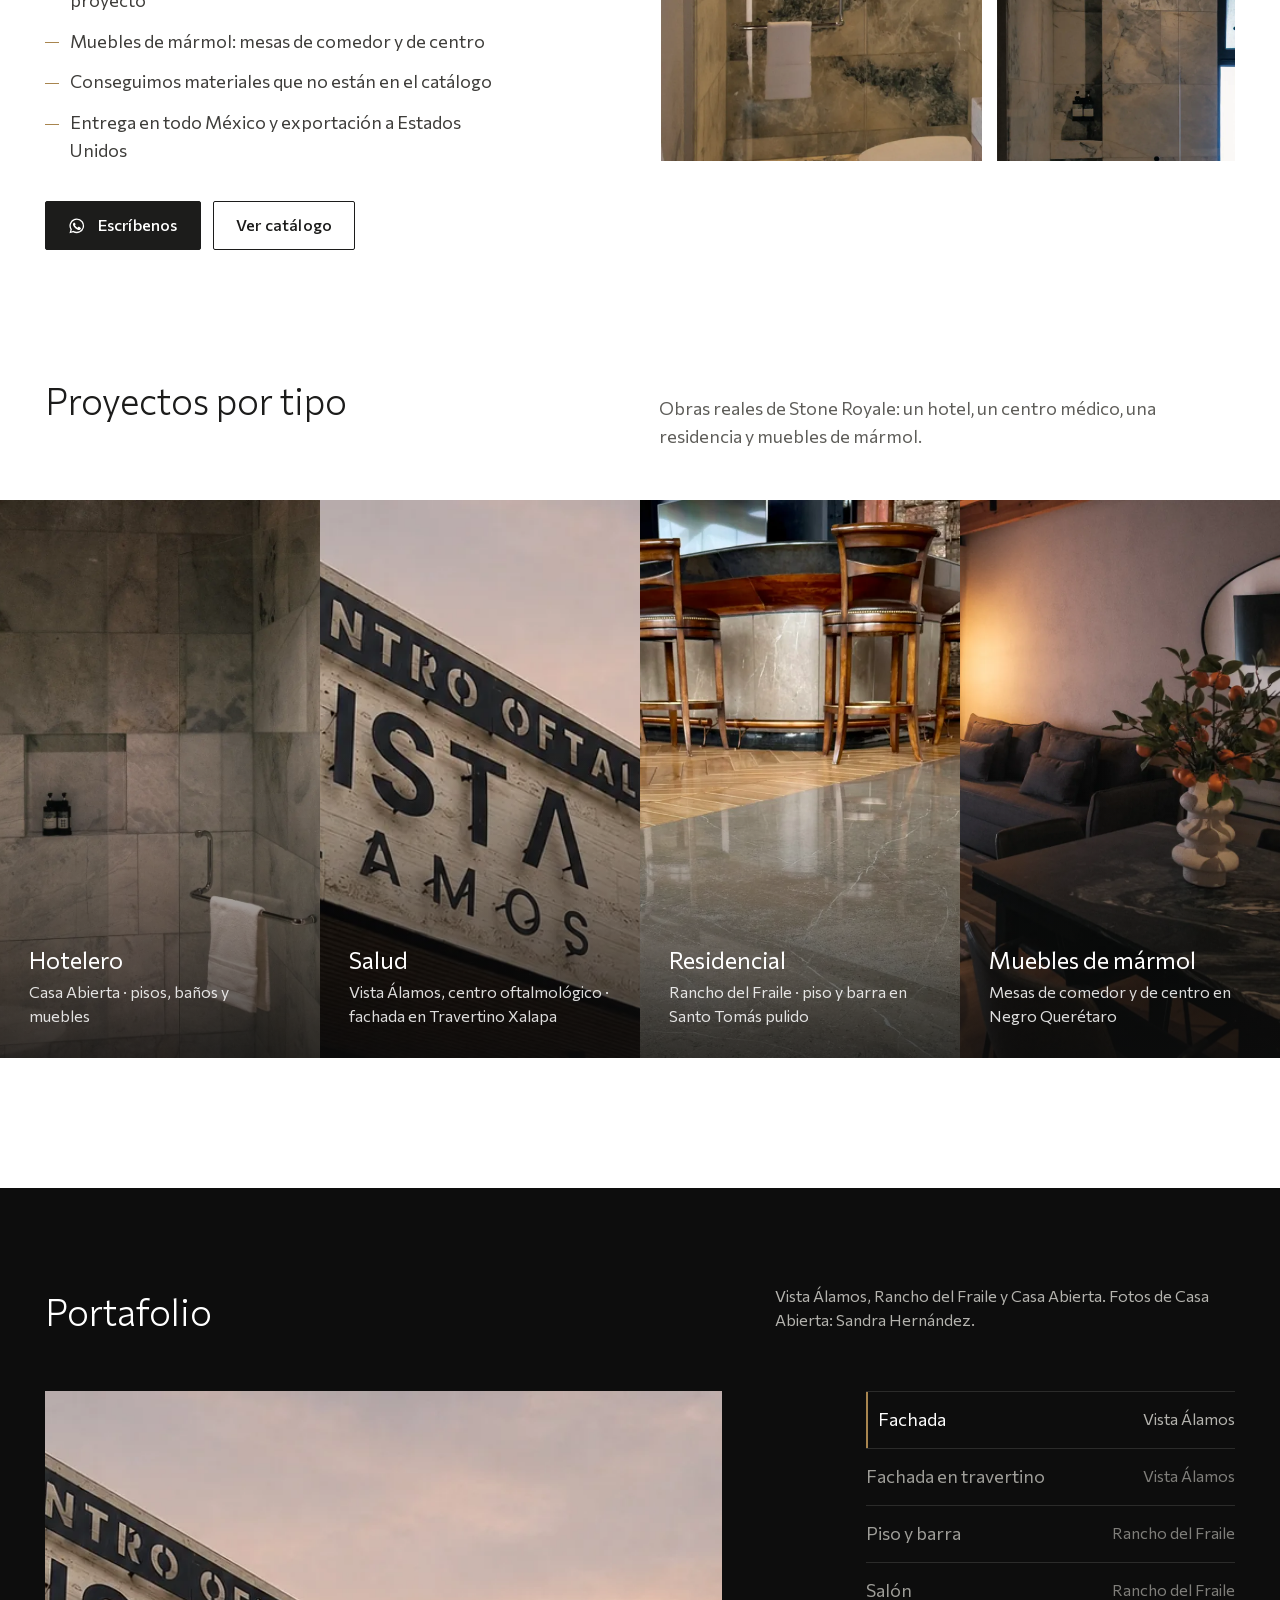
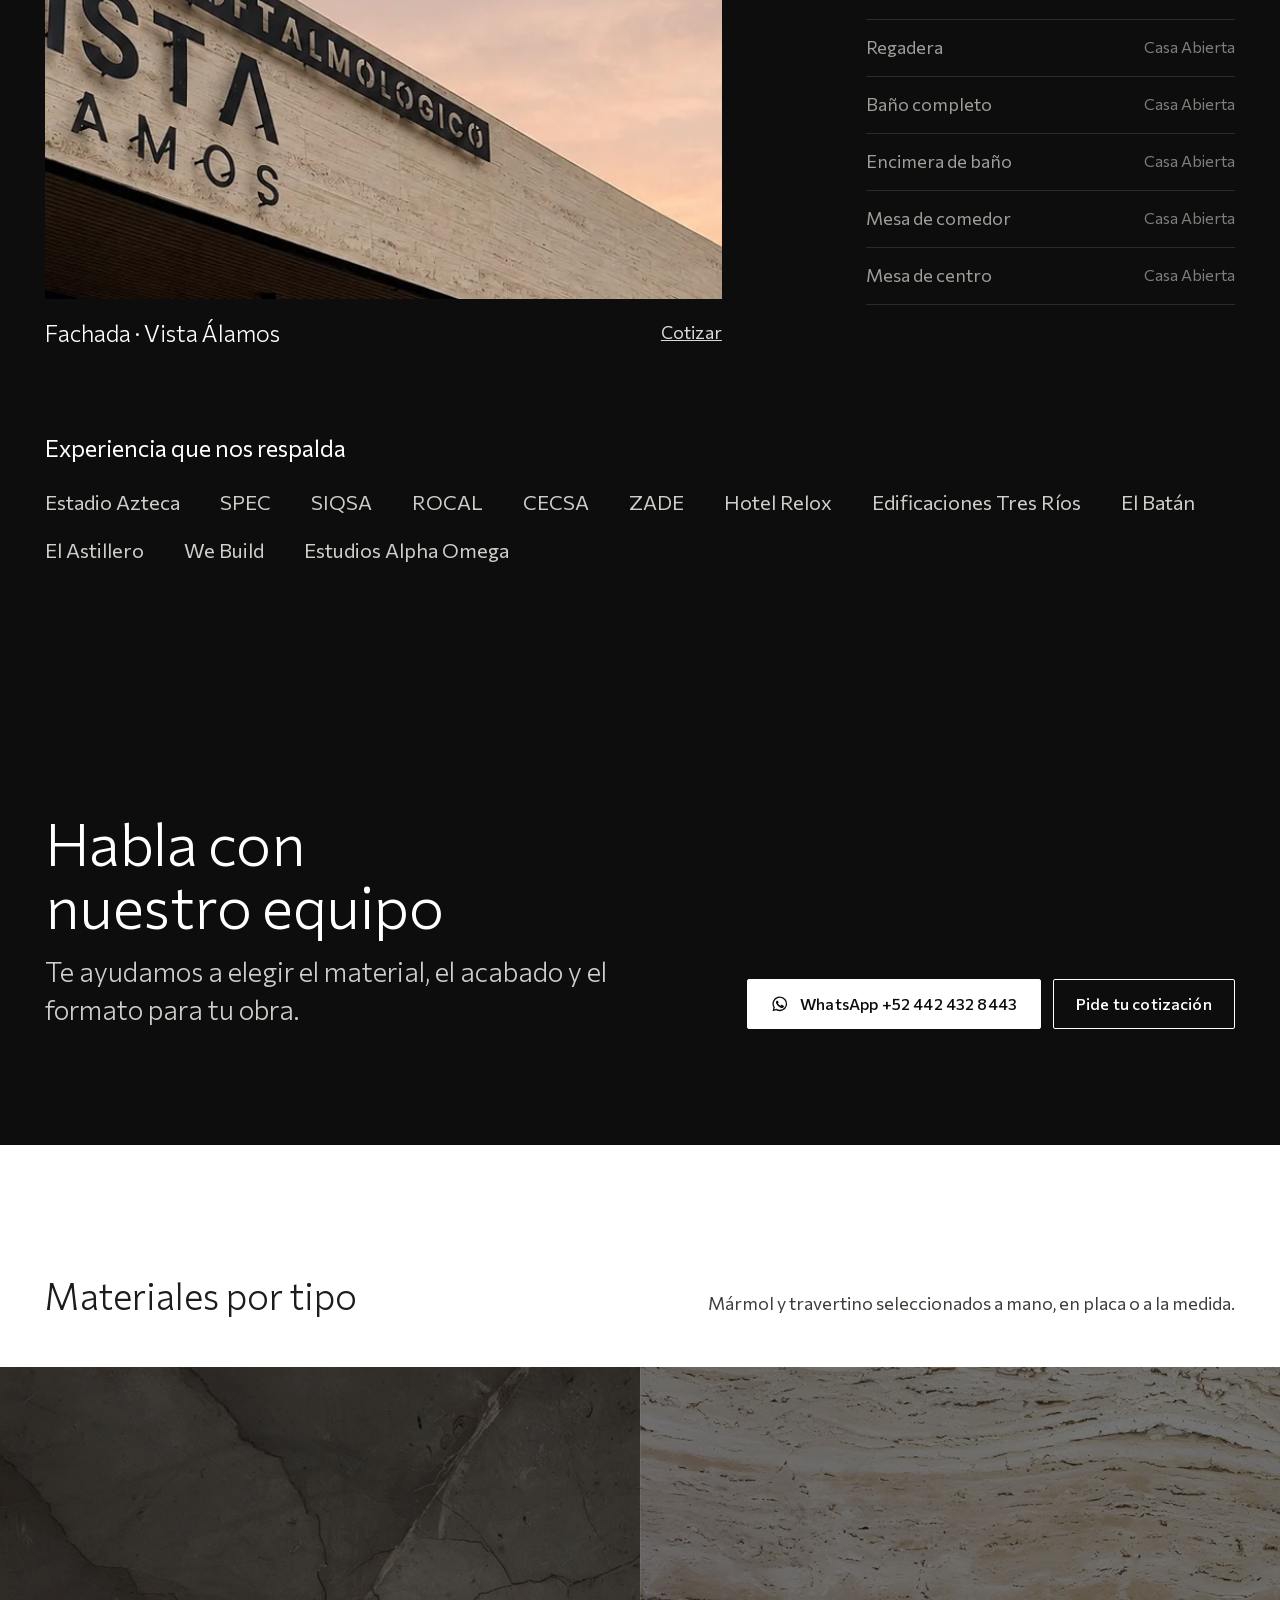
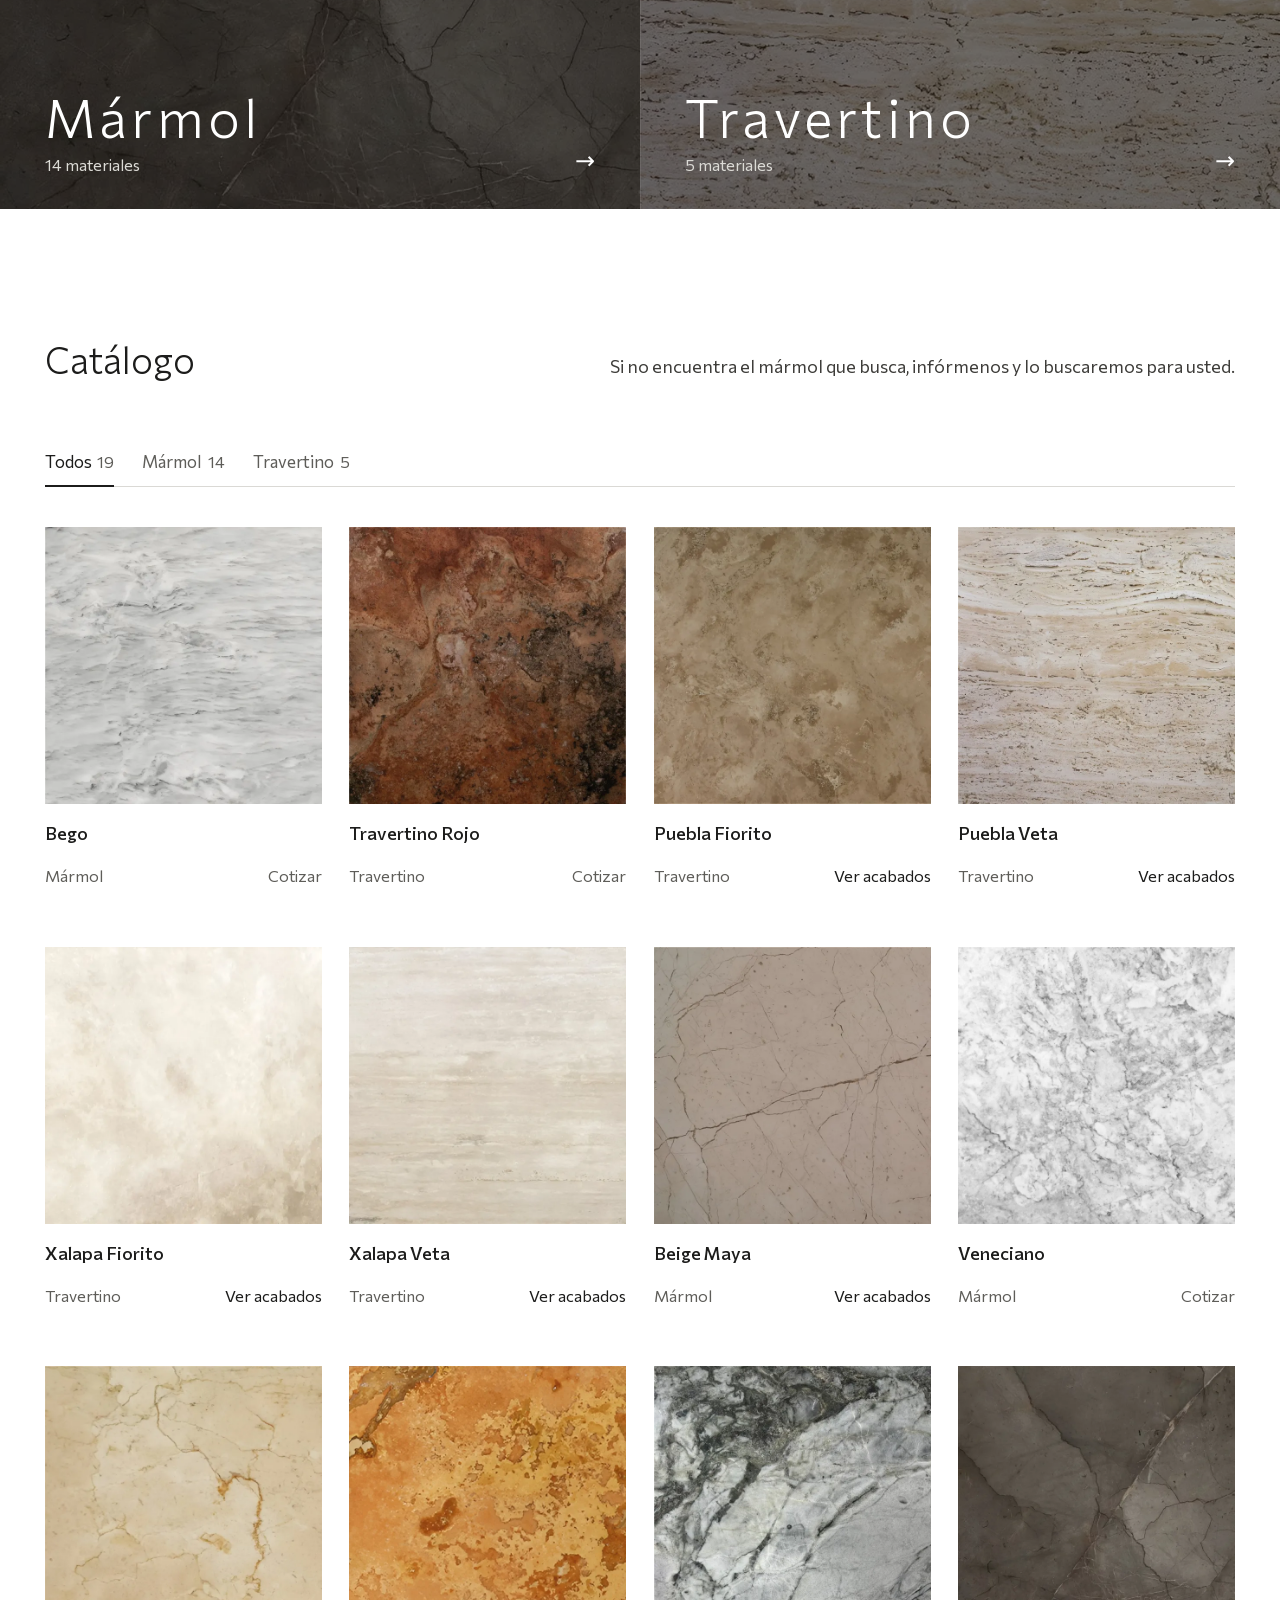
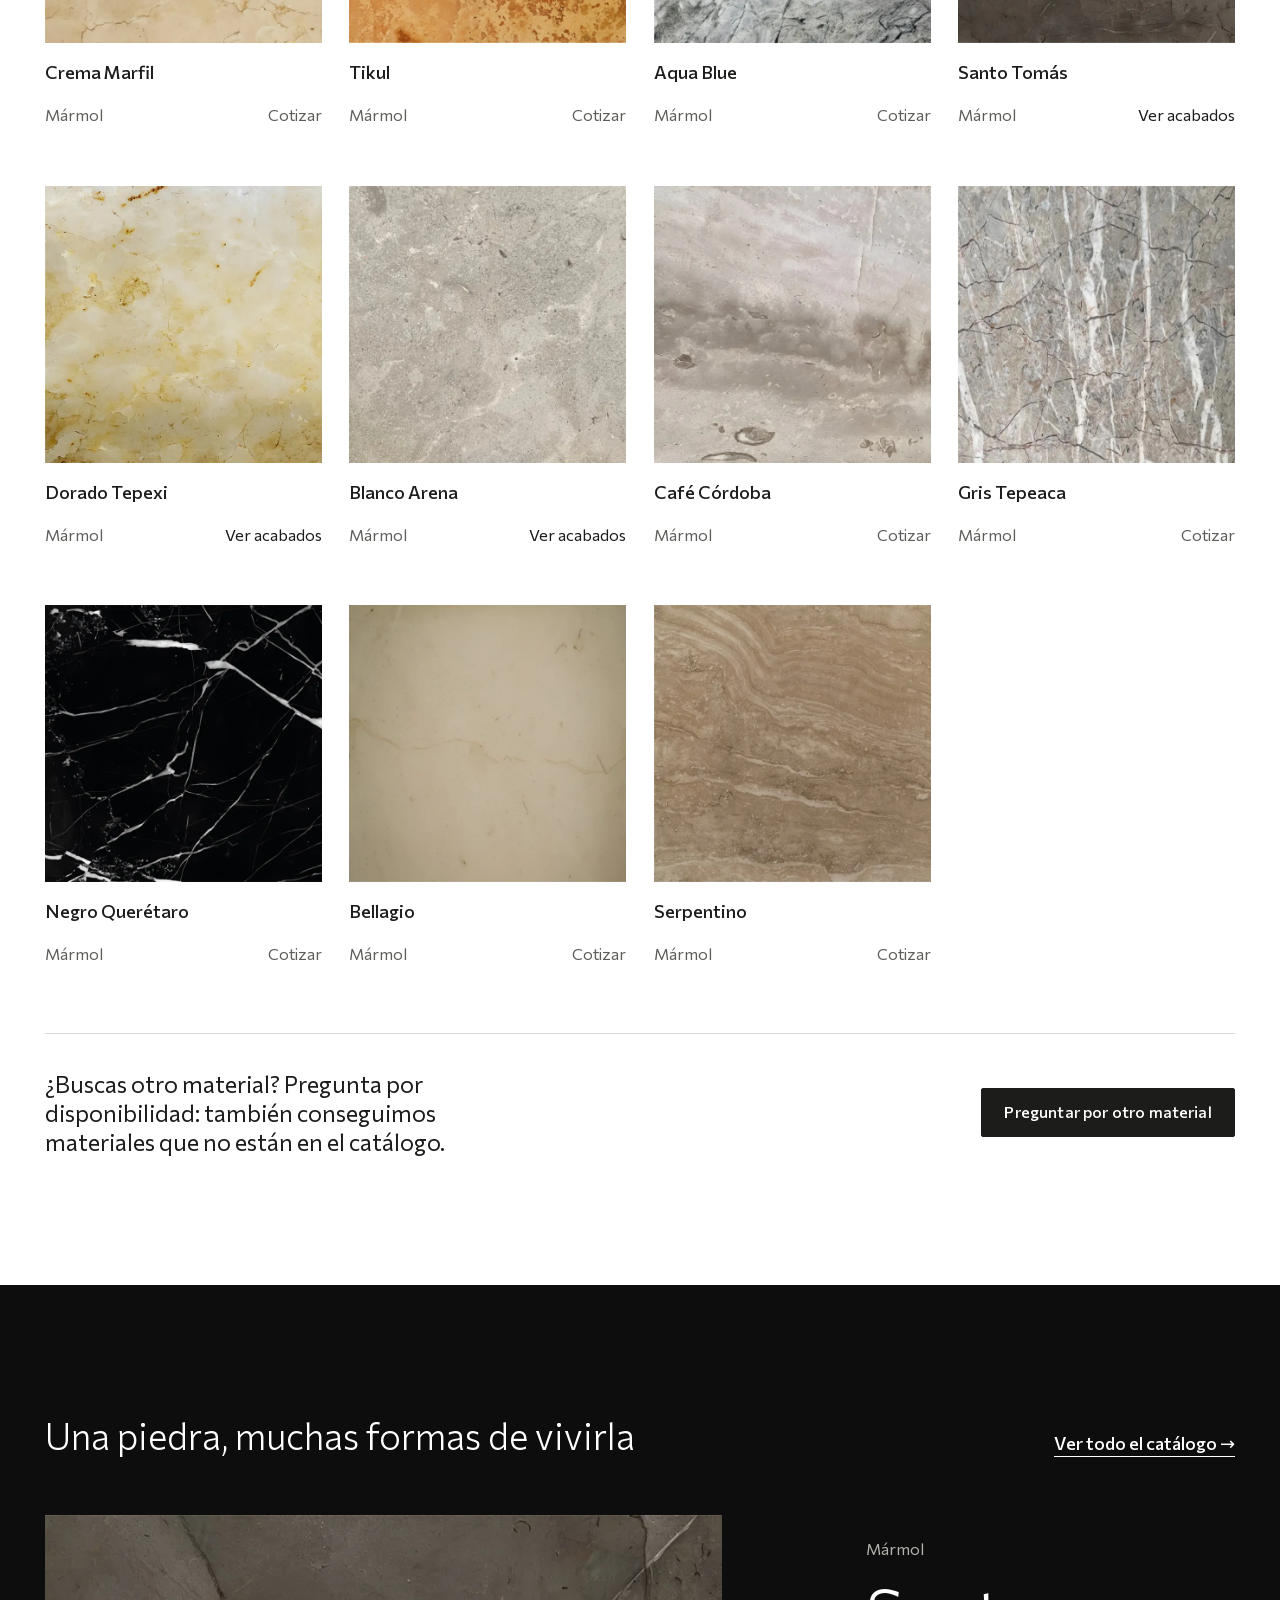
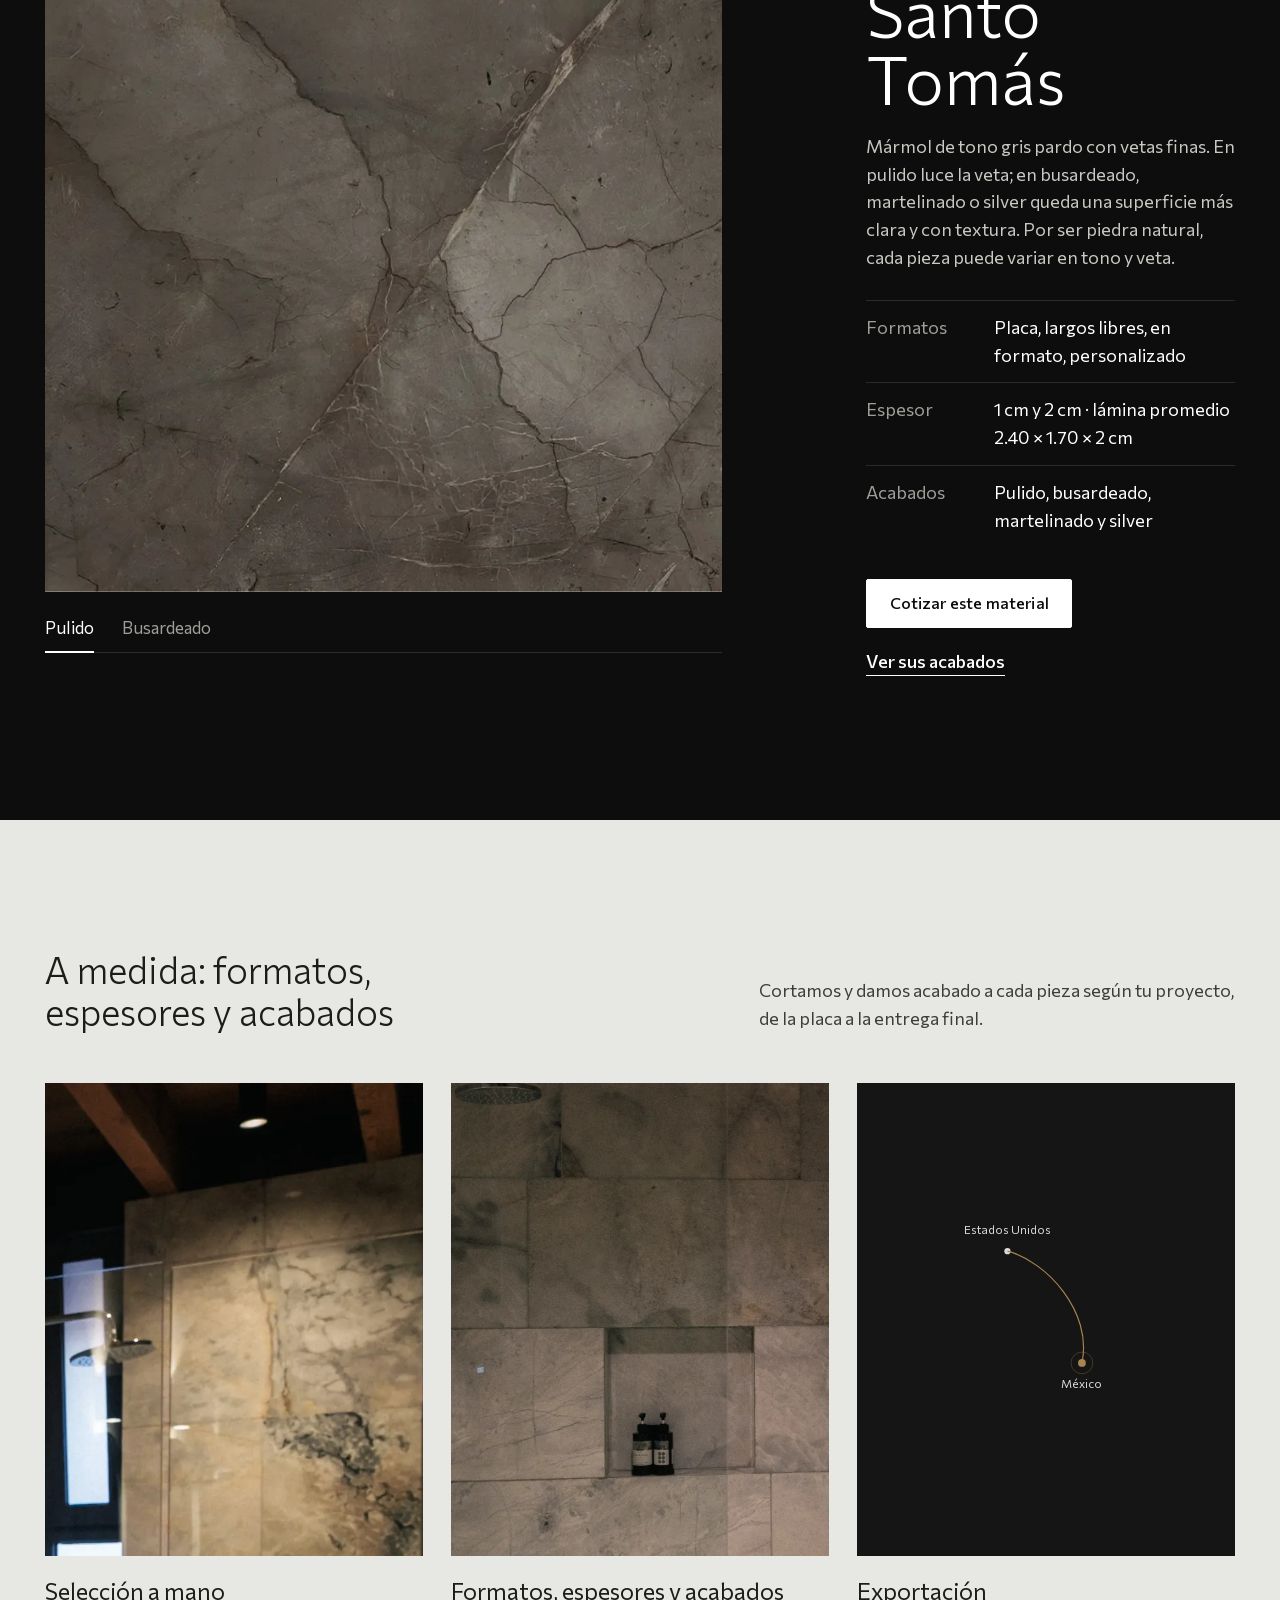
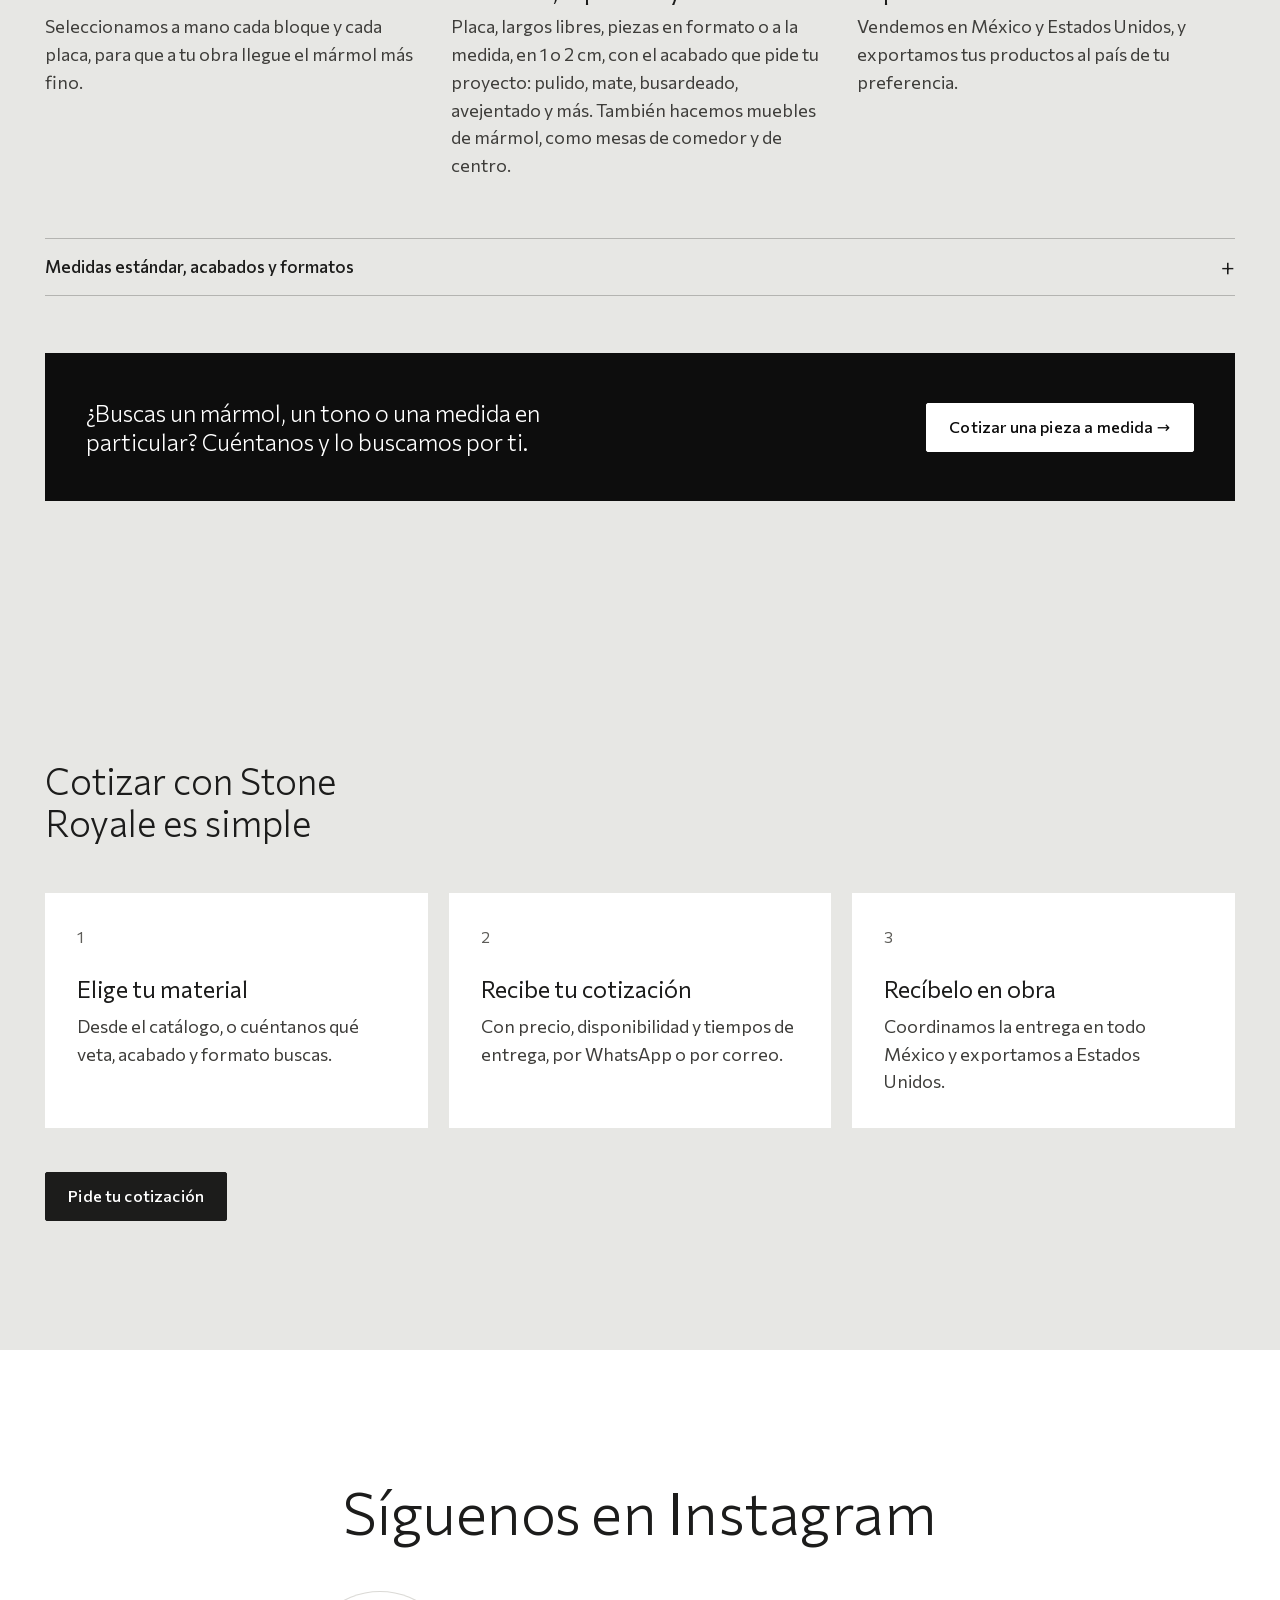
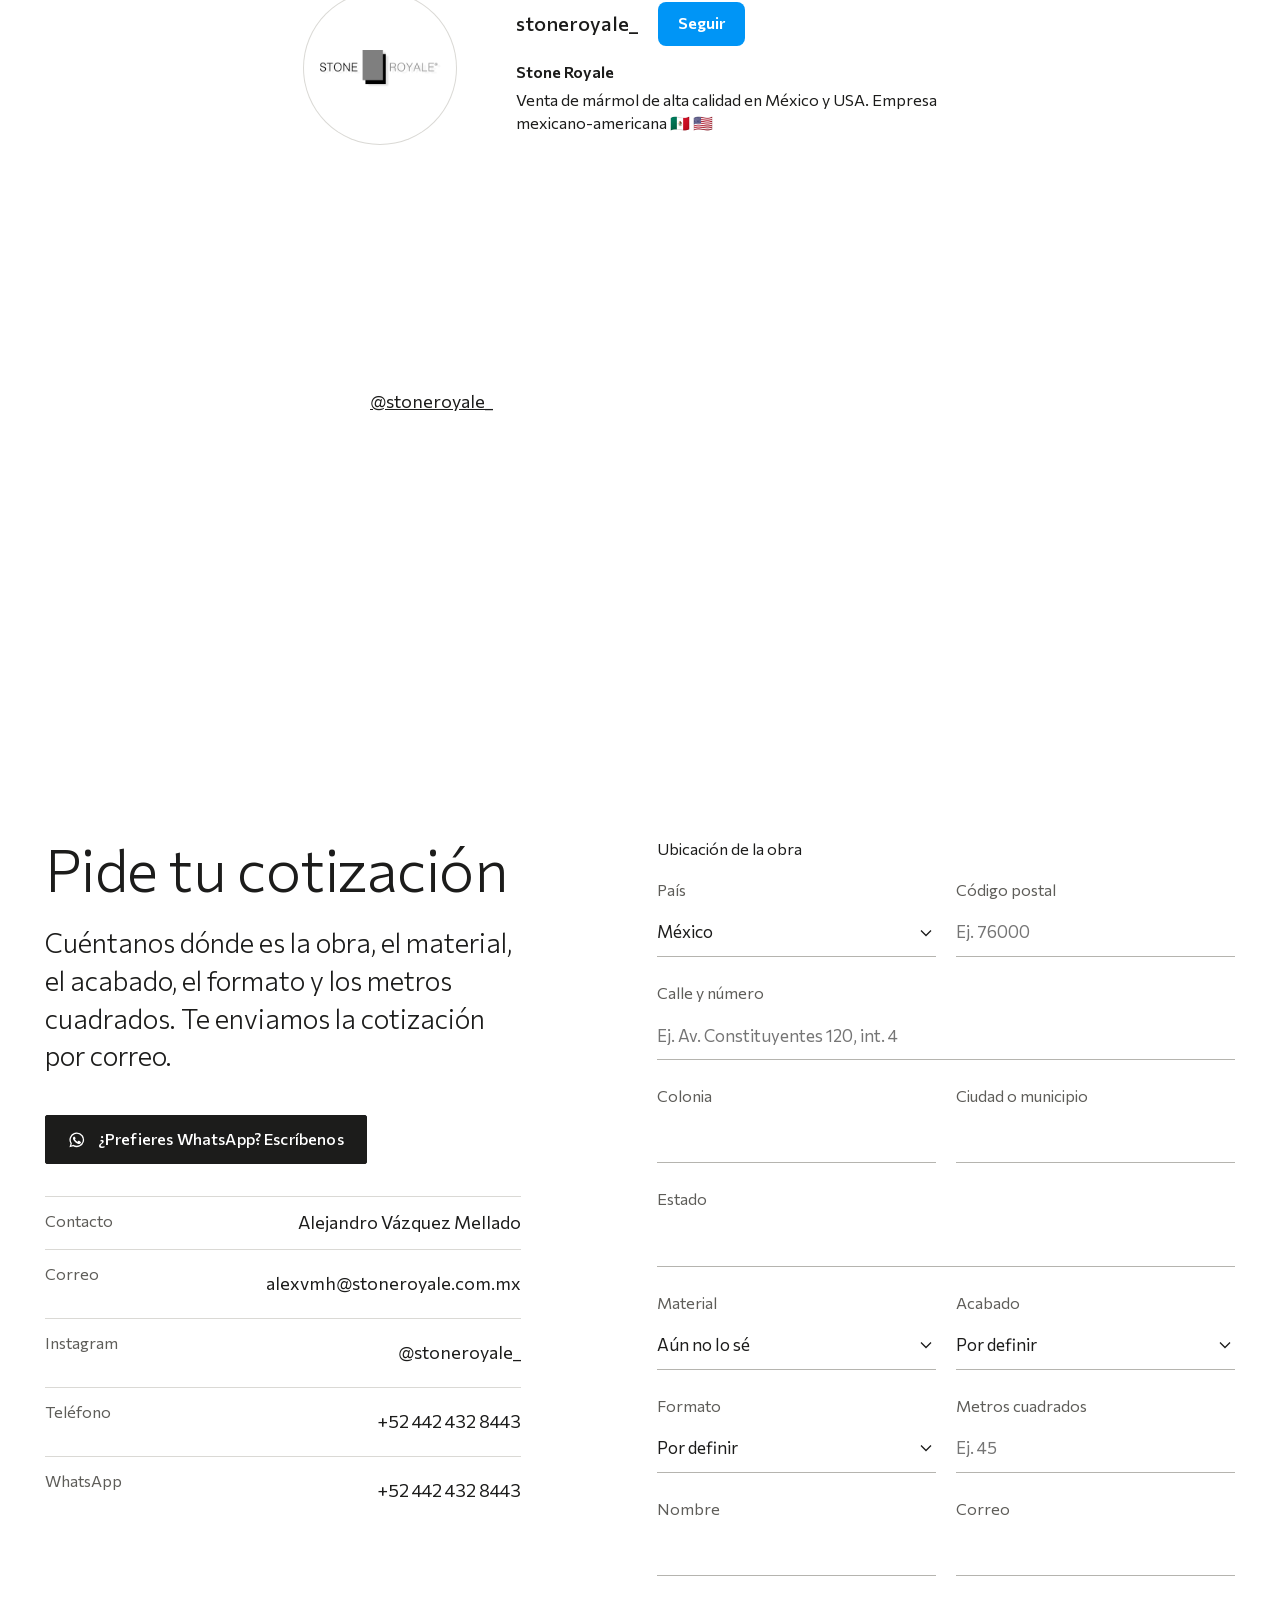
==== commit db63bd77: "Portada = versión v2 aprobada (fotos reales y cotizador con ubicación)" ====
--- a/index.html
+++ b/index.html
@@ -3,14 +3,15 @@
 <head>
 <meta charset="utf-8">
 <meta name="viewport" content="width=device-width, initial-scale=1, viewport-fit=cover">
-<title>Stone Royale · Mármol mexicano de alta calidad</title>
+<title>Stone Royale · Mármol mexicano de alta calidad · versión de prueba</title>
 <meta name="robots" content="noindex, nofollow">
-<meta name="description" content="Venta de mármol y travertino mexicanos de alta calidad en México y Estados Unidos. Cotiza tu material por correo.">
+<meta name="description" content="Venta de mármol y travertino mexicanos de alta calidad en México y Estados Unidos. Cotiza tu material por WhatsApp o por correo.">
 <meta name="theme-color" content="#FFFFFF">
 <link rel="preload" href="assets/fonts/commissioner-latin.woff2" as="font" type="font/woff2" crossorigin>
-<link rel="stylesheet" href="assets/css/sitio.css?v=1123a">
+<link rel="stylesheet" href="assets/css/sitio.css?v=1123b">
+<link rel="stylesheet" href="v2/v2.css?v=1123b">
 <link rel="icon" href="data:image/svg+xml,%3Csvg xmlns='http://www.w3.org/2000/svg' viewBox='0 0 32 38'%3E%3Crect x='9' y='9' width='20' height='27' fill='%23111'/%3E%3Crect x='3' y='2' width='20' height='27' fill='%238C8C8C'/%3E%3C/svg%3E">
-<script>document.documentElement.className = 'js';</script>
+<script>document.documentElement.className = 'js'; window.SR_CFG = { base: '', ficha: 'ficha.html', inicio: 'index.html' };</script>
 </head>
 <body>
 <svg width="0" height="0" style="position:absolute" aria-hidden="true">
@@ -22,23 +23,23 @@
   <div class="contenedor">
     <a class="marca" href="#inicio" aria-label="Stone Royale, inicio"><svg class="iso" aria-hidden="true"><use href="#iso"/></svg><span>STONE <b>ROYALE</b></span></a>
     <nav class="nav" aria-label="Principal">
-      <a href="#colecciones" data-en="Collections">Colecciones</a>
-      <a href="#cantera" data-en="Made to measure">A medida</a>
+      <a href="#empresa" data-en="Services">Servicios</a>
       <a href="#proyectos" data-en="Projects">Proyectos</a>
-      <a href="#empresa" data-en="Company">Empresa</a>
-      <a href="#cotizar" data-en="Get a quote">Cotizar</a>
+      <a href="#colecciones" data-en="Materials">Materiales</a>
+      <a href="#a-medida" data-en="Made to measure">A medida</a>
     </nav>
     <div style="display:flex;align-items:center;gap:.5rem">
+      <a class="boton boton--claro cabecera-cta" href="#cotizar" data-en="Request a quote">Pedir cotización</a>
       <div class="idioma" role="group" aria-label="Idioma"><button type="button" data-idioma="es" aria-pressed="true">ES</button><button type="button" data-idioma="en" aria-pressed="false">EN</button></div>
       <button class="menu-boton" type="button" aria-expanded="false" aria-controls="menu" aria-label="Abrir menú"><i></i><i></i></button>
     </div>
   </div>
 </header>
 <div class="menu" id="menu">
-  <a href="#colecciones" data-en="Collections">Colecciones</a>
-  <a href="#cantera" data-en="Made to measure">A medida</a>
+  <a href="#empresa" data-en="Services">Servicios</a>
   <a href="#proyectos" data-en="Projects">Proyectos</a>
-  <a href="#empresa" data-en="Company">Empresa</a>
+  <a href="#colecciones" data-en="Materials">Materiales</a>
+  <a href="#a-medida" data-en="Made to measure">A medida</a>
   <a href="#cotizar" data-en="Get a quote">Cotizar</a>
   <p class="meta"><span data-tel-texto hidden></span><a href="mailto:alexvmh@stoneroyale.com.mx">alexvmh@stoneroyale.com.mx</a></p>
 </div>
@@ -49,14 +50,14 @@
       <canvas id="losa" aria-hidden="true"></canvas>
       <div class="heroe-texto">
         <h1 class="heroe-titulo">
-          <span class="linea suave" data-en="High-quality Mexican marble.">Mármol mexicano de alta calidad.</span>
-          <span class="linea suave" data-en="We cut it to your project’s measure.">Lo cortamos a la medida de tu obra.</span>
-          <span class="linea fuerte" data-en="From the quarry to your project.">De la cantera a tu proyecto.</span>
+          <span class="linea suave" data-en="High-quality Mexican marble">Mármol mexicano de alta calidad</span>
+          <span class="linea suave" data-en="We cut it to your project’s measure">Lo cortamos a la medida de tu obra</span>
+          <span class="linea fuerte" data-en="Ready for your project">Listo para tu proyecto</span>
         </h1>
         <p class="entrada" data-en="Mexican marble and travertine for Mexico and the United States. A Mexican-American company.">Mármol y travertino mexicanos para México y Estados Unidos. Empresa mexicano-americana.</p>
         <div class="heroe-botones">
-          <a class="boton" href="#cotizar" data-en="Quote your material">Cotiza tu material</a>
-          <a class="boton boton--claro" href="#colecciones" data-en="Explore the collection">Explorar colección</a>
+          <a class="boton" data-wa data-solo-tel hidden href="#" target="_blank" rel="noopener"><svg aria-hidden="true"><use href="#wa"/></svg><span data-en="Quote on WhatsApp">Cotiza por WhatsApp</span></a>
+          <a class="boton boton--claro" href="#cotizar" data-en="Quote by email">Cotiza por correo</a>
         </div>
       </div>
       <div class="heroe-estatico" aria-hidden="true"><div class="losa"><img src="assets/img/mat/sto-tomas-hd.webp" alt="" width="800" height="800" fetchpriority="high"></div></div>
@@ -83,13 +84,41 @@
     </div>
   </section>
 
+  <section class="cifras" aria-label="Stone Royale en cifras">
+    <div class="contenedor">
+      <div class="tarjeta-cotiza revela">
+        <p class="tarjeta-cotiza-titulo" data-en="Get a quote now with expert advice.">Cotiza ahora y recibe asesoría experta.</p>
+        <div class="botones-fila">
+          <a class="boton" data-wa data-solo-tel hidden href="#" target="_blank" rel="noopener"><svg aria-hidden="true"><use href="#wa"/></svg><span>WhatsApp <b class="tel-num" data-tel-texto></b></span></a>
+          <a class="boton boton--claro" href="#cotizar" data-en="Quote by email">Cotiza por correo</a>
+        </div>
+      </div>
+    </div>
+    <ul class="contenedor cifras-lista">
+      <li class="revela"><span class="cifra">+10</span><span class="cifra-texto" data-en="years of experience">años de experiencia</span></li>
+      <li class="revela"><span class="cifra">+100</span><span class="cifra-texto" data-en="completed projects">proyectos realizados</span></li>
+      <li class="revela"><span class="cifra" data-cifra="materiales"></span><span class="cifra-texto" data-en="materials in the catalog">materiales en catálogo</span></li>
+      <li class="revela"><span class="cifra cifra--palabra" data-en="Mexico + USA">México + EUA</span><span class="cifra-texto" data-en="coverage and export">cobertura y exportación</span></li>
+    </ul>
+  </section>
+
   <section class="seccion criterio" id="empresa" aria-labelledby="criterio-titulo">
     <div class="contenedor criterio-rejilla">
       <div class="criterio-texto revela">
-        <h2 class="t-l" id="criterio-titulo" data-en="We know every stone, from the quarry to your project.">Conocemos cada piedra, de la cantera a tu obra.</h2>
-        <p data-en="For more than 10 years, Stone Royale has specialized in extracting, transforming and selling top-quality stone in Mexico and the United States. We work in different formats and categories, mainly of national origin, and we can also offer alternatives and recommendations.">Desde hace más de 10 años, Stone Royale se especializa en la extracción, transformación y venta de piedras de la más alta calidad en México y Estados Unidos. Trabajamos en diferentes formatos y categorías, principalmente de origen nacional, y también podemos ofrecer alternativas y recomendaciones de producto.</p>
-        <p data-en="With a rich history in architecture and sculpture since the ancient Mesoamerican civilizations, Mexican marble is recognized worldwide for its quality.">Con una rica historia en arquitectura y escultura desde las antiguas civilizaciones mesoamericanas, los mármoles mexicanos son reconocidos a nivel mundial por su calidad.</p>
-        <p><a class="enlace" href="#cantera" data-en="See how we work the stone →">Cómo trabajamos la piedra →</a></p>
+        <h2 class="t-l" id="criterio-titulo" data-en="Services for your project">Servicios para tu obra</h2>
+        <p data-en="For more than 10 years, Stone Royale has specialized in transforming and selling top-quality stone in Mexico and the United States. We work in different formats and categories, and we can also offer alternatives and product recommendations.">Desde hace más de 10 años, Stone Royale se especializa en la transformación y venta de piedras de la más alta calidad en México y Estados Unidos. Trabajamos en diferentes formatos y categorías, y también podemos ofrecer alternativas y recomendaciones de producto.</p>
+        <ul class="servicios-lista">
+          <li data-en="We hand-pick every block and every slab">Seleccionamos a mano cada bloque y cada placa</li>
+          <li data-en="Cut to measure: slab, free lengths, cut to format or custom">Corte a la medida: placa, largos libres, en formato o personalizado</li>
+          <li data-en="1 and 2 cm thick, with the finish your project needs">Espesores de 1 y 2 cm, con el acabado que pide tu proyecto</li>
+          <li data-en="Marble furniture: dining and coffee tables">Muebles de mármol: mesas de comedor y de centro</li>
+          <li data-en="We source materials that are not in the catalog">Conseguimos materiales que no están en el catálogo</li>
+          <li data-en="Delivery anywhere in Mexico and export to the United States">Entrega en todo México y exportación a Estados Unidos</li>
+        </ul>
+        <div class="botones-fila">
+          <a class="boton" data-wa data-solo-tel hidden href="#" target="_blank" rel="noopener"><svg aria-hidden="true"><use href="#wa"/></svg><span data-en="Talk to us">Escríbenos</span></a>
+          <a class="boton boton--claro" href="#catalogo" data-en="See the catalog">Ver catálogo</a>
+        </div>
       </div>
       <div class="criterio-fotos revela">
         <img class="f1" src="assets/img/usos/ca-regadera-marmol-veta.webp" alt="Regadera con muros de mármol veteado, obra Casa Abierta" data-en-alt="Shower with veined marble walls, Casa Abierta project" width="1000" height="1231" loading="lazy">
@@ -99,15 +128,91 @@
     </div>
   </section>
 
-  <section class="seccion pasos" id="como-cotizar" aria-labelledby="pasos-titulo">
-    <div class="contenedor">
-      <h2 class="t-l revela" id="pasos-titulo" data-en="Getting a quote from Stone Royale is simple">Cotizar con Stone Royale es simple</h2>
-      <ol class="pasos-lista">
-        <li class="revela"><span class="paso-n">1</span><h3 class="t-m" data-en="Choose your material">Elige tu material</h3><p data-en="From the catalog, or tell us the vein, finish and format you are looking for.">Desde el catálogo, o cuéntanos qué veta, acabado y formato buscas.</p></li>
-        <li class="revela"><span class="paso-n">2</span><h3 class="t-m" data-en="Get your quote">Recibe tu cotización</h3><p data-en="With price, availability and delivery times, straight to your inbox.">Con precio, disponibilidad y tiempos de entrega, directo a tu correo.</p></li>
-        <li class="revela"><span class="paso-n">3</span><h3 class="t-m" data-en="Receive it on site">Recíbelo en obra</h3><p data-en="We coordinate delivery anywhere in Mexico and export to the United States.">Coordinamos la entrega en todo México y exportamos a Estados Unidos.</p></li>
+  <section class="seccion tipos" id="tipos" aria-labelledby="tipos-titulo">
+    <div class="contenedor">
+      <div class="tipos-cabeza revela">
+        <h2 class="t-l" id="tipos-titulo" data-en="Projects by type">Proyectos por tipo</h2>
+        <p data-en="Real Stone Royale projects: a hotel, a medical center, a residence and marble furniture.">Obras reales de Stone Royale: un hotel, un centro médico, una residencia y muebles de mármol.</p>
+      </div>
+    </div>
+    <ul class="tipos-franjas">
+      <li><a href="#proyectos" data-obra="ca-regadera-marmol-blanco"><img src="assets/img/usos/ca-regadera-marmol-blanco.webp" alt="Regadera revestida en mármol blanco veteado, hotel Casa Abierta" data-en-alt="Shower clad in veined white marble, Casa Abierta hotel" loading="lazy"><span class="franja-texto"><span class="t-m" data-en="Hospitality">Hotelero</span><span class="meta" data-en="Casa Abierta · floors, bathrooms and furniture">Casa Abierta · pisos, baños y muebles</span></span></a></li>
+      <li><a href="#proyectos" data-obra="pr-vista-alamos-fachada"><img src="assets/img/usos/pr-vista-alamos-fachada.webp" alt="Fachada en Travertino Xalapa al corte con el letrero del centro oftalmológico Vista Álamos" data-en-alt="Saw-cut Xalapa travertine façade with the Vista Álamos eye clinic sign" width="988" height="493" loading="lazy"><span class="franja-texto"><span class="t-m" data-en="Healthcare">Salud</span><span class="meta" data-en="Vista Álamos eye clinic · Xalapa travertine façade">Vista Álamos, centro oftalmológico · fachada en Travertino Xalapa</span></span></a></li>
+      <li><a href="#proyectos" data-obra="pr-rancho-piso-barra-santo-tomas"><img src="assets/img/usos/pr-rancho-piso-barra-santo-tomas.webp" alt="Piso y frente de barra en mármol Santo Tomás, Rancho del Fraile" data-en-alt="Floor and bar front in Santo Tomás marble, Rancho del Fraile" loading="lazy"><span class="franja-texto"><span class="t-m" data-en="Residential">Residencial</span><span class="meta" data-en="Rancho del Fraile · floor and bar in polished Santo Tomás">Rancho del Fraile · piso y barra en Santo Tomás pulido</span></span></a></li>
+      <li><a href="#proyectos" data-obra="ca-mesa-comedor-marmol"><img src="assets/img/usos/ca-mesa-comedor-marmol.webp" alt="Mesa de comedor con cubierta de mármol Negro Querétaro" data-en-alt="Dining table with a Negro Querétaro marble top" loading="lazy"><span class="franja-texto"><span class="t-m" data-en="Marble furniture">Muebles de mármol</span><span class="meta" data-en="Dining and coffee tables in Negro Querétaro">Mesas de comedor y de centro en Negro Querétaro</span></span></a></li>
+    </ul>
+  </section>
+
+  <section class="seccion proyectos oscuro" id="proyectos" aria-labelledby="proy-titulo">
+    <div class="contenedor proyectos-cabeza">
+      <h2 class="t-l revela" id="proy-titulo" data-en="Portfolio">Portafolio</h2>
+      <p class="meta revela nota-fotos" data-en="Vista Álamos, Rancho del Fraile and Casa Abierta. Casa Abierta photos: Sandra Hernández.">Vista Álamos, Rancho del Fraile y Casa Abierta. Fotos de Casa Abierta: Sandra Hernández.</p>
+    </div>
+    <div class="contenedor obras">
+      <figure class="obras-visor revela">
+        <button type="button" data-visor aria-label="Ampliar foto"><img id="obra-img" src="assets/img/usos/pr-vista-alamos-fachada.webp" alt="Fachada en Travertino Xalapa al corte con el letrero del centro oftalmológico Vista Álamos" data-en-alt="Saw-cut Xalapa travertine façade with the Vista Álamos eye clinic sign" width="988" height="493" loading="lazy"></button>
+        <figcaption><span class="t-m" id="obra-nombre">Fachada · Vista Álamos</span><a href="#cotizar" data-uso="Fachada" data-en="Quote">Cotizar</a></figcaption>
+      </figure>
+      <ol class="obras-lista" id="obras-lista">
+        <li><button type="button" aria-pressed="true" data-img="pr-vista-alamos-fachada" data-alt="Fachada en Travertino Xalapa al corte con el letrero del centro oftalmológico Vista Álamos" data-alt-en="Saw-cut Xalapa travertine façade with the Vista Álamos eye clinic sign"><span data-en="Façade">Fachada</span><span class="meta" data-en="Vista Álamos">Vista Álamos</span></button></li>
+        <li><button type="button" aria-pressed="false" data-img="pr-cordelia-fachada-travertino" data-alt="Fachada revestida en Travertino Xalapa al corte, conjunto Vista Álamos" data-alt-en="Façade clad in saw-cut Xalapa travertine, Vista Álamos complex"><span data-en="Travertine façade">Fachada en travertino</span><span class="meta" data-en="Vista Álamos">Vista Álamos</span></button></li>
+        <li><button type="button" aria-pressed="false" data-img="pr-rancho-piso-barra-santo-tomas" data-alt="Piso y frente de barra en mármol Santo Tomás pulido brillado, Rancho del Fraile" data-alt-en="Floor and bar front in high-polish Santo Tomás marble, Rancho del Fraile"><span data-en="Floor and bar">Piso y barra</span><span class="meta" data-en="Rancho del Fraile">Rancho del Fraile</span></button></li>
+        <li><button type="button" aria-pressed="false" data-img="pr-rancho-salon-santo-tomas" data-alt="Salón con piso de mármol Santo Tomás pulido, Rancho del Fraile" data-alt-en="Hall with a polished Santo Tomás marble floor, Rancho del Fraile"><span data-en="Hall">Salón</span><span class="meta" data-en="Rancho del Fraile">Rancho del Fraile</span></button></li>
+        <li><button type="button" aria-pressed="false" data-img="ca-regadera-marmol-blanco" data-alt="Regadera revestida en mármol blanco veteado con nicho, hotel Casa Abierta" data-alt-en="Shower clad in veined white marble with a niche, Casa Abierta hotel"><span data-en="Shower">Regadera</span><span class="meta" data-en="Casa Abierta">Casa Abierta</span></button></li>
+        <li><button type="button" aria-pressed="false" data-img="ca-bano-regadera-veteada" data-alt="Baño con regadera de mármol veteado y lavabo sobre cubierta de mármol, hotel Casa Abierta" data-alt-en="Bathroom with a veined marble shower and a sink on a marble top, Casa Abierta hotel"><span data-en="Full bathroom">Baño completo</span><span class="meta" data-en="Casa Abierta">Casa Abierta</span></button></li>
+        <li><button type="button" aria-pressed="false" data-img="ca-lavabo-cubierta-marmol" data-alt="Lavabo sobre cubierta de mármol junto a la regadera de mármol, hotel Casa Abierta" data-alt-en="Sink on a marble top next to the marble shower, Casa Abierta hotel"><span data-en="Vanity top">Encimera de baño</span><span class="meta" data-en="Casa Abierta">Casa Abierta</span></button></li>
+        <li><button type="button" aria-pressed="false" data-img="ca-mesa-comedor-marmol" data-alt="Mesa de comedor con cubierta de mármol Negro Querétaro, hotel Casa Abierta" data-alt-en="Dining table with a Negro Querétaro marble top, Casa Abierta hotel"><span data-en="Dining table">Mesa de comedor</span><span class="meta" data-en="Casa Abierta">Casa Abierta</span></button></li>
+        <li><button type="button" aria-pressed="false" data-img="ca-mesa-centro-marmol" data-alt="Mesa de centro redonda con cubierta de mármol Negro Querétaro, hotel Casa Abierta" data-alt-en="Round coffee table with a Negro Querétaro marble top, Casa Abierta hotel"><span data-en="Coffee table">Mesa de centro</span><span class="meta" data-en="Casa Abierta">Casa Abierta</span></button></li>
       </ol>
-      <p class="revela pasos-cta"><a class="boton" href="#cotizar" data-en="Request a quote">Pide tu cotización</a></p>
+    </div>
+    <div class="contenedor respaldo revela">
+      <h3 class="t-m" data-en="Experience that backs us">Experiencia que nos respalda</h3>
+      <ul class="respaldo-lista" aria-label="Clientes"><li>Estadio Azteca</li><li>SPEC</li><li>SIQSA</li><li>ROCAL</li><li>CECSA</li><li>ZADE</li><li>Hotel Relox</li><li>Edificaciones Tres Ríos</li><li>El Batán</li><li>El Astillero</li><li>We Build</li><li>Estudios Alpha Omega</li></ul>
+    </div>
+  </section>
+
+  <section class="banda-cta oscuro" aria-labelledby="hablar-titulo">
+    <div class="contenedor banda-cta-rejilla revela">
+      <div>
+        <h2 class="t-xl" id="hablar-titulo" data-en="Talk to our team">Habla con nuestro equipo</h2>
+        <p class="entrada" data-en="We help you choose the material, finish and format for your project.">Te ayudamos a elegir el material, el acabado y el formato para tu obra.</p>
+      </div>
+      <div class="botones-fila">
+        <a class="boton" data-wa data-solo-tel hidden href="#" target="_blank" rel="noopener"><svg aria-hidden="true"><use href="#wa"/></svg><span>WhatsApp <b class="tel-num" data-tel-texto></b></span></a>
+        <a class="boton boton--claro" href="#cotizar" data-en="Request a quote">Pide tu cotización</a>
+      </div>
+    </div>
+  </section>
+
+  <section class="colecciones" id="colecciones" aria-labelledby="col-titulo">
+    <div class="contenedor colecciones-cabeza">
+      <h2 class="t-l revela" id="col-titulo" data-en="Materials by type">Materiales por tipo</h2>
+      <p class="revela" data-en="Marble and travertine, hand-picked, in slabs or made to measure.">Mármol y travertino seleccionados a mano, en placa o a la medida.</p>
+    </div>
+    <ul class="colecciones-lista">
+      <li><a href="#catalogo" data-filtro-ir="marmol"><span class="col-foto" style="background-image:url(assets/img/mat/sto-tomas-hd.webp)" aria-hidden="true"></span><span class="col-nombre" data-en="Marble">Mármol</span><span class="col-cuenta" data-cuenta="marmol"></span><span class="col-flecha" aria-hidden="true">→</span></a></li>
+      <li><a href="#catalogo" data-filtro-ir="travertino"><span class="col-foto" style="background-image:url(assets/img/mat/puebla-veta-hd.webp)" aria-hidden="true"></span><span class="col-nombre" data-en="Travertine">Travertino</span><span class="col-cuenta" data-cuenta="travertino"></span><span class="col-flecha" aria-hidden="true">→</span></a></li>
+    </ul>
+  </section>
+
+  <section class="seccion catalogo" id="catalogo">
+    <div class="contenedor">
+      <div class="catalogo-cabeza">
+        <h2 class="t-l revela" data-en="Catalog">Catálogo</h2>
+        <div class="texto revela"><p data-en="If you don’t find the marble you’re looking for, let us know and we’ll source it for you.">Si no encuentra el mármol que busca, infórmenos y lo buscaremos para usted.</p></div>
+      </div>
+      <div class="filtros" role="group" aria-label="Filtrar por tipo">
+        <button type="button" data-filtro="todos" aria-pressed="true"><span data-en="All">Todos</span><sup></sup></button>
+        <button type="button" data-filtro="marmol" aria-pressed="false"><span data-en="Marble">Mármol</span><sup></sup></button>
+        <button type="button" data-filtro="travertino" aria-pressed="false"><span data-en="Travertine">Travertino</span><sup></sup></button>
+        <button type="button" data-filtro="granito" aria-pressed="false" hidden><span data-en="Granite">Granito</span><sup></sup></button>
+        <button type="button" data-filtro="cuarcita" aria-pressed="false" hidden><span data-en="Quartzite">Cuarcita</span><sup></sup></button>
+      </div>
+      <ul class="materiales" id="materiales"></ul>
+      <div class="catalogo-otro revela">
+        <p class="t-m" data-en="Looking for another material? Ask about availability: we can also source materials that are not in the catalog.">¿Buscas otro material? Pregunta por disponibilidad: también conseguimos materiales que no están en el catálogo.</p>
+        <a class="boton" href="#cotizar" data-material="__otro" data-en="Ask about another material">Preguntar por otro material</a>
+      </div>
     </div>
   </section>
 
@@ -130,7 +235,7 @@
           <figcaption class="meta dv-nota" data-en="The same marble in two finishes.">El mismo mármol en dos acabados.</figcaption>
         </figure>
         <div class="destacado-datos revela">
-          <p class="meta" data-en="Marble · Mexico">Mármol · México</p>
+          <p class="meta" data-en="Marble">Mármol</p>
           <h3 class="destacado-nombre">Santo Tomás</h3>
           <p data-en="Greyish-brown marble with fine veining. Polished, it shows off the vein; bush-hammered, hammered or silver, it takes on a lighter, textured surface. As a natural stone, each piece may vary in tone and veining.">Mármol de tono gris pardo con vetas finas. En pulido luce la veta; en busardeado, martelinado o silver queda una superficie más clara y con textura. Por ser piedra natural, cada pieza puede variar en tono y veta.</p>
           <dl class="destacado-lista">
@@ -147,43 +252,11 @@
     </div>
   </section>
 
-  <section class="colecciones" id="colecciones" aria-labelledby="col-titulo">
-    <div class="contenedor colecciones-cabeza">
-      <h2 class="t-l revela" id="col-titulo" data-en="Stone with its own character">Piedra con carácter propio</h2>
-      <p class="revela" data-en="An exceptional collection from Mexico’s most prestigious quarries.">Una colección proveniente de las canteras más prestigiosas de México.</p>
-    </div>
-    <ul class="colecciones-lista">
-      <li><a href="#catalogo" data-filtro-ir="marmol"><span class="col-foto" style="background-image:url(assets/img/mat/sto-tomas-hd.webp)" aria-hidden="true"></span><span class="col-num">I</span><span class="col-nombre" data-en="Marble">Mármol</span><span class="col-cuenta" data-cuenta="marmol"></span><span class="col-flecha" aria-hidden="true">→</span></a></li>
-      <li><a href="#catalogo" data-filtro-ir="travertino"><span class="col-foto" style="background-image:url(assets/img/mat/puebla-veta-hd.webp)" aria-hidden="true"></span><span class="col-num">II</span><span class="col-nombre" data-en="Travertine">Travertino</span><span class="col-cuenta" data-cuenta="travertino"></span><span class="col-flecha" aria-hidden="true">→</span></a></li>
-    </ul>
-  </section>
-
-  <section class="seccion catalogo" id="catalogo">
-    <div class="contenedor">
-      <div class="catalogo-cabeza">
-        <h2 class="t-l revela" data-en="Catalog">Catálogo</h2>
-        <div class="texto revela"><p data-en="If you don’t find the marble you’re looking for, let us know and we’ll source it for you.">Si no encuentra el mármol que busca, infórmenos y lo buscaremos para usted.</p></div>
-      </div>
-      <div class="filtros" role="group" aria-label="Filtrar por tipo">
-        <button type="button" data-filtro="todos" aria-pressed="true"><span data-en="All">Todos</span><sup></sup></button>
-        <button type="button" data-filtro="marmol" aria-pressed="false"><span data-en="Marble">Mármol</span><sup></sup></button>
-        <button type="button" data-filtro="travertino" aria-pressed="false"><span data-en="Travertine">Travertino</span><sup></sup></button>
-        <button type="button" data-filtro="granito" aria-pressed="false" hidden><span data-en="Granite">Granito</span><sup></sup></button>
-        <button type="button" data-filtro="cuarcita" aria-pressed="false" hidden><span data-en="Quartzite">Cuarcita</span><sup></sup></button>
-      </div>
-      <ul class="materiales" id="materiales"></ul>
-      <div class="catalogo-otro revela">
-        <p class="t-m" data-en="Looking for another material? Ask about availability: we can also source materials that are not in the catalog.">¿Buscas otro material? Pregunta por disponibilidad: también conseguimos materiales que no están en el catálogo.</p>
-        <a class="boton" href="#cotizar" data-material="__otro" data-en="Ask about another material">Preguntar por otro material</a>
-      </div>
-    </div>
-  </section>
-
-  <section class="seccion amedida" id="cantera" aria-labelledby="amedida-titulo">
+  <section class="seccion amedida" id="a-medida" aria-labelledby="amedida-titulo">
     <div class="contenedor">
       <div class="amedida-cabeza revela">
         <h2 class="t-l" id="amedida-titulo" data-en="Made to measure: formats, thicknesses and finishes">A medida: formatos, espesores y acabados</h2>
-        <p data-en="We are experts in every stage of marble production, from quarry extraction to transformation and final delivery.">Somos expertos en cada etapa de la producción de mármol, desde la extracción en cantera hasta la transformación y la entrega final.</p>
+        <p data-en="We cut and finish every piece to suit your project, from the slab to final delivery.">Cortamos y damos acabado a cada pieza según tu proyecto, de la placa a la entrega final.</p>
       </div>
       <ul class="amedida-lista">
         <li class="revela">
@@ -227,26 +300,15 @@
     </div>
   </section>
 
-  <section class="seccion proyectos oscuro" id="proyectos" aria-labelledby="proy-titulo">
-    <div class="contenedor proyectos-cabeza">
-      <h2 class="t-l revela" id="proy-titulo" data-en="Projects that speak for us">Proyectos que hablan por nosotros</h2>
-      <p class="meta revela nota-fotos" data-en="Real Stone Royale projects: façades, floors, bathrooms and marble furniture. Casa Abierta photos: Sandra Hernández.">Obras reales de Stone Royale: fachadas, pisos, baños y muebles de mármol. Fotos de Casa Abierta: Sandra Hernández.</p>
-    </div>
-    <div class="contenedor obras">
-      <figure class="obras-visor revela">
-        <button type="button" data-visor aria-label="Ampliar foto"><img id="obra-img" src="assets/img/usos/pr-cordelia-fachada-travertino.webp" alt="Fachada de la plaza Cordelia revestida en Travertino Xalapa al corte" data-en-alt="Plaza Cordelia façade clad in saw-cut Xalapa travertine" width="927" height="789" loading="lazy"></button>
-        <figcaption><span class="t-m" id="obra-nombre">Fachada · Plaza Cordelia</span><a href="#cotizar" data-uso="Fachada" data-en="Quote">Cotizar</a></figcaption>
-      </figure>
-      <ol class="obras-lista" id="obras-lista">
-        <li><button type="button" aria-pressed="true" data-img="pr-cordelia-fachada-travertino" data-alt="Fachada de la plaza Cordelia revestida en Travertino Xalapa al corte" data-alt-en="Plaza Cordelia façade clad in saw-cut Xalapa travertine"><span data-en="Façade">Fachada</span><span class="meta" data-en="Plaza Cordelia">Plaza Cordelia</span></button></li>
-        <li><button type="button" aria-pressed="false" data-img="pr-rancho-piso-barra-santo-tomas" data-alt="Piso y frente de barra en mármol Santo Tomás pulido brillado, Rancho del Fraile" data-alt-en="Floor and bar front in high-polish Santo Tomás marble, Rancho del Fraile"><span data-en="Floor and bar">Piso y barra</span><span class="meta" data-en="Rancho del Fraile">Rancho del Fraile</span></button></li>
-        <li><button type="button" aria-pressed="false" data-img="pr-rancho-salon-santo-tomas" data-alt="Salón con piso de mármol Santo Tomás pulido, Rancho del Fraile" data-alt-en="Hall with a polished Santo Tomás marble floor, Rancho del Fraile"><span data-en="Hall">Salón</span><span class="meta" data-en="Rancho del Fraile">Rancho del Fraile</span></button></li>
-        <li><button type="button" aria-pressed="false" data-img="ca-regadera-marmol-blanco" data-alt="Regadera revestida en mármol blanco veteado con nicho, hotel Casa Abierta" data-alt-en="Shower clad in veined white marble with a niche, Casa Abierta hotel"><span data-en="Shower">Regadera</span><span class="meta" data-en="Casa Abierta">Casa Abierta</span></button></li>
-        <li><button type="button" aria-pressed="false" data-img="ca-bano-regadera-veteada" data-alt="Baño con regadera de mármol veteado y lavabo sobre cubierta de mármol, hotel Casa Abierta" data-alt-en="Bathroom with a veined marble shower and a sink on a marble top, Casa Abierta hotel"><span data-en="Full bathroom">Baño completo</span><span class="meta" data-en="Casa Abierta">Casa Abierta</span></button></li>
-        <li><button type="button" aria-pressed="false" data-img="ca-lavabo-cubierta-marmol" data-alt="Lavabo sobre cubierta de mármol junto a la regadera de mármol, hotel Casa Abierta" data-alt-en="Sink on a marble top next to the marble shower, Casa Abierta hotel"><span data-en="Vanity top">Encimera de baño</span><span class="meta" data-en="Casa Abierta">Casa Abierta</span></button></li>
-        <li><button type="button" aria-pressed="false" data-img="ca-mesa-comedor-marmol" data-alt="Mesa de comedor con cubierta de mármol Negro Querétaro, hotel Casa Abierta" data-alt-en="Dining table with a Negro Querétaro marble top, Casa Abierta hotel"><span data-en="Dining table">Mesa de comedor</span><span class="meta" data-en="Casa Abierta">Casa Abierta</span></button></li>
-        <li><button type="button" aria-pressed="false" data-img="ca-mesa-centro-marmol" data-alt="Mesa de centro redonda con cubierta de mármol Negro Querétaro, hotel Casa Abierta" data-alt-en="Round coffee table with a Negro Querétaro marble top, Casa Abierta hotel"><span data-en="Coffee table">Mesa de centro</span><span class="meta" data-en="Casa Abierta">Casa Abierta</span></button></li>
+  <section class="seccion pasos" id="como-cotizar" aria-labelledby="pasos-titulo">
+    <div class="contenedor">
+      <h2 class="t-l revela" id="pasos-titulo" data-en="Getting a quote from Stone Royale is simple">Cotizar con Stone Royale es simple</h2>
+      <ol class="pasos-lista">
+        <li class="revela"><span class="paso-n">1</span><h3 class="t-m" data-en="Choose your material">Elige tu material</h3><p data-en="From the catalog, or tell us the vein, finish and format you are looking for.">Desde el catálogo, o cuéntanos qué veta, acabado y formato buscas.</p></li>
+        <li class="revela"><span class="paso-n">2</span><h3 class="t-m" data-en="Get your quote">Recibe tu cotización</h3><p data-en="With price, availability and delivery times, by WhatsApp or email.">Con precio, disponibilidad y tiempos de entrega, por WhatsApp o por correo.</p></li>
+        <li class="revela"><span class="paso-n">3</span><h3 class="t-m" data-en="Receive it on site">Recíbelo en obra</h3><p data-en="We coordinate delivery anywhere in Mexico and export to the United States.">Coordinamos la entrega en todo México y exportamos a Estados Unidos.</p></li>
       </ol>
+      <p class="revela pasos-cta"><a class="boton" href="#cotizar" data-en="Request a quote">Pide tu cotización</a></p>
     </div>
   </section>
 
@@ -277,6 +339,7 @@
       <div class="cotizar-texto revela">
         <h2 class="t-xl" data-en="Request a quote">Pide tu cotización</h2>
         <p class="entrada" data-en="Tell us where the project is, the material, finish, format and square meters. We’ll send you a quote by email.">Cuéntanos dónde es la obra, el material, el acabado, el formato y los metros cuadrados. Te enviamos la cotización por correo.</p>
+        <p class="cotizar-wa" data-solo-tel hidden><a class="boton" data-wa href="#" target="_blank" rel="noopener"><svg aria-hidden="true"><use href="#wa"/></svg><span data-en="Prefer WhatsApp? Write to us">¿Prefieres WhatsApp? Escríbenos</span></a></p>
         <ul class="contacto-lista">
           <li><span class="meta" data-en="Contact">Contacto</span><span>Alejandro Vázquez Mellado</span></li>
           <li><span class="meta" data-en="Email">Correo</span><a href="mailto:alexvmh@stoneroyale.com.mx">alexvmh@stoneroyale.com.mx</a></li>
@@ -323,10 +386,10 @@
         <a class="marca" href="#inicio"><svg class="iso" aria-hidden="true" style="width:1.6rem;height:1.9rem"><use href="#iso"/></svg><span>STONE <b>ROYALE</b></span></a>
         <p data-en="Mexican marble and travertine. Sales in Mexico and the United States.">Mármol y travertino mexicanos. Venta en México y Estados Unidos.</p>
       </div>
-      <div><h3 data-en="Site">Sitio</h3><ul><li><a href="#catalogo" data-en="Catalog">Catálogo</a></li><li><a href="#proyectos" data-en="Projects">Proyectos</a></li><li><a href="#cantera" data-en="Made to measure">A medida</a></li><li><a href="#empresa" data-en="Company">Empresa</a></li></ul></div>
+      <div><h3 data-en="Site">Sitio</h3><ul><li><a href="#empresa" data-en="Services">Servicios</a></li><li><a href="#proyectos" data-en="Projects">Proyectos</a></li><li><a href="#catalogo" data-en="Catalog">Catálogo</a></li><li><a href="#a-medida" data-en="Made to measure">A medida</a></li></ul></div>
       <div><h3 data-en="Contact">Contacto</h3><ul><li data-solo-tel hidden><a data-tel href="#"></a></li><li><a href="mailto:alexvmh@stoneroyale.com.mx">alexvmh@stoneroyale.com.mx</a></li><li><a href="https://www.instagram.com/stoneroyale_/" target="_blank" rel="noopener">Instagram</a></li><li data-solo-tel hidden><a data-wa href="#" target="_blank" rel="noopener">WhatsApp</a></li><li><a href="#cotizar" data-en="Quote form">Cotizador</a></li></ul></div>
     </div>
-    <div class="base"><span>® Stone Royale</span><span data-en="Redesign proposal · preview">Propuesta de rediseño · vista previa</span></div>
+    <div class="base"><span>® Stone Royale</span><span data-en="Redesign proposal · test version">Propuesta de rediseño · versión de prueba</span></div>
   </div>
 </footer>
 
@@ -337,7 +400,19 @@
 <script src="assets/vendor/ScrollTrigger.min.js"></script>
 <script src="assets/vendor/lenis.min.js"></script>
 <script src="assets/js/datos.js?v=1120a"></script>
-<script src="assets/js/sitio.js?v=1123a"></script>
+<script>
+/* Cifras de la v2: salen de datos.js (materiales visibles y acabados), nunca escritas a mano. */
+(function (S) {
+  function pon(k, v) { document.querySelectorAll('[data-cifra="' + k + '"]').forEach(function (e) { e.textContent = v; }); }
+  pon('materiales', S.catalogo.length);
+  /* Las tarjetas de «Proyectos por tipo» abren esa obra en el portafolio. */
+  document.addEventListener('click', function (e) {
+    var a = e.target.closest('[data-obra]'); if (!a) return;
+    var b = document.querySelector('#obras-lista [data-img="' + a.dataset.obra + '"]'); if (b) b.click();
+  });
+})(window.SR);
+</script>
+<script src="assets/js/sitio.js?v=1123b"></script>
 <script type="module" src="assets/js/losa.js?v=1118u"></script>
 </body>
 </html>
--- a/v2/v2.css
+++ b/v2/v2.css
@@ -0,0 +1,70 @@
+/* Stone Royale · versión de prueba (v2): bloques nuevos con la estructura de la referencia que mandó el cliente.
+   Usa los mismos tokens, la misma letra (Commissioner) y los mismos botones rectangulares de sitio.css. */
+
+/* Cifras: solo datos reales (más de 10 años, y conteos que salen de datos.js) */
+.cifras { background: var(--estudio); padding: clamp(3rem, 2rem + 4vw, 6rem) 0; }
+.cifras-lista { list-style: none; margin: 0 auto; display: grid; grid-template-columns: repeat(4, 1fr); gap: 2rem clamp(1.5rem, 1rem + 2vw, 3rem); }
+.cifras-lista li { display: flex; flex-direction: column; gap: .6rem; }
+.cifra { font-variation-settings: 'FLAR' 100, 'VOLM' 0; font-weight: 300; font-size: clamp(2.6rem, 1.6rem + 3.6vw, 4.8rem); line-height: 1; font-variant-numeric: tabular-nums; }
+.cifra--palabra { font-size: clamp(1.9rem, 1.3rem + 2.2vw, 3.2rem); line-height: 1.05; }
+.cifra-texto { color: var(--piedra); font-size: 1rem; max-width: 20ch; }
+
+/* Servicios: lista de beneficios dentro del bloque de empresa */
+.servicios-lista { list-style: none; margin: 1.75rem 0 2.25rem; padding: 0; display: grid; gap: .8rem; max-width: 52ch; }
+.servicios-lista li { position: relative; padding-left: 1.6rem; color: #3E3D3A; }
+.servicios-lista li::before { content: ''; position: absolute; left: 0; top: .8em; width: .9rem; height: 1px; background: var(--veta); }
+.botones-fila { display: flex; flex-wrap: wrap; gap: .75rem; }
+
+/* Proyectos por tipo: franjas a todo el ancho que se abren al pasar el ratón (como la referencia) */
+.tipos { padding-top: 0; }
+.tipos-cabeza { display: flex; justify-content: space-between; align-items: baseline; flex-wrap: wrap; gap: 1rem 2rem; margin-bottom: clamp(2rem, 1.5rem + 2vw, 3.5rem); }
+.tipos-cabeza p { margin: 0; color: var(--piedra); max-width: 48ch; }
+.tipos-franjas { list-style: none; margin: 0; padding: 0; display: flex; height: clamp(26rem, 62vh, 38rem); background: var(--negro); }
+.tipos-franjas li { flex: 1 1 0; min-width: 0; transition: flex-grow .9s var(--curva); }
+.tipos-franjas li:hover, .tipos-franjas li:focus-within { flex-grow: 1.8; }
+.tipos-franjas a { position: relative; display: block; height: 100%; overflow: hidden; color: var(--blanco); text-decoration: none; }
+.tipos-franjas a:focus-visible { outline-offset: -4px; }
+.tipos-franjas img { position: absolute; inset: 0; width: 100%; height: 100%; object-fit: cover; transition: transform 1.2s var(--curva); }
+.tipos-franjas img[src*="mesa-comedor"] { object-position: 85% 90%; }
+.tipos-franjas img[src*="vista-alamos"] { object-position: 22% 50%; }
+.tipos-franjas a:hover img { transform: scale(1.04); }
+.tipos-franjas a::after { content: ''; position: absolute; inset: 0; background: linear-gradient(to top, rgba(13,13,13,.78) 0%, rgba(13,13,13,0) 55%); }
+.franja-texto { position: absolute; left: 0; right: 0; bottom: 0; z-index: 1; display: flex; flex-direction: column; gap: .35rem; padding: clamp(1.25rem, 1rem + 1vw, 2rem); }
+.franja-texto .t-m { font-weight: 400; }
+.franja-texto .meta { color: rgba(255,255,255,.86); max-width: 34ch; }
+
+/* Cabecera: botón de cotización a la derecha (como la referencia) */
+.cabecera-cta { min-height: 2.75rem; padding: .5rem 1.1rem; font-size: .95rem; margin-right: .5rem; }
+
+/* Tarjeta de cotización justo después del héroe, con el WhatsApp a la vista */
+.tarjeta-cotiza { display: flex; justify-content: space-between; align-items: center; flex-wrap: wrap; gap: 1.5rem 2.5rem; background: var(--blanco); border-radius: 2px; padding: clamp(1.5rem, 1rem + 2vw, 2.5rem) clamp(1.5rem, 1rem + 2.5vw, 3rem); box-shadow: 0 28px 60px -34px rgba(13,13,13,.38); margin-bottom: clamp(3rem, 2rem + 3vw, 5rem); }
+.tarjeta-cotiza-titulo { margin: 0; font-size: clamp(1.35rem, 1.1rem + 1vw, 1.9rem); line-height: 1.2; max-width: 32ch; }
+
+/* Clientes del portafolio («Experiencia que nos respalda», de su propio portafolio PDF) */
+.respaldo { margin-top: clamp(3.5rem, 2.5rem + 3vw, 6rem); }
+.respaldo-lista { list-style: none; margin: 1.5rem 0 0; padding: 0; display: flex; flex-wrap: wrap; gap: 1rem 2.5rem; }
+.respaldo-lista li { font-size: clamp(1.05rem, .95rem + .4vw, 1.3rem); color: #CFCECA; }
+
+/* Llamada a la acción intermedia */
+.banda-cta { background: var(--negro); color: var(--blanco); padding: clamp(4rem, 2.5rem + 6vw, 8rem) 0; }
+.banda-cta-rejilla { display: flex; justify-content: space-between; align-items: flex-end; flex-wrap: wrap; gap: 2rem 3rem; }
+.banda-cta .t-xl { max-width: 16ch; margin-bottom: 1rem; }
+.banda-cta .entrada { margin: 0; color: #CFCECA; }
+.tel-num { font-weight: 500; }
+
+.cotizar-wa { margin: 0 0 2rem; }
+
+@media (max-width: 820px) {
+  .cifras-lista { grid-template-columns: repeat(2, 1fr); }
+  .cabecera-cta { display: none; }
+  .tipos-franjas { flex-direction: column; height: auto; background: none; gap: 2px; }
+  .tipos-franjas li, .tipos-franjas li:hover, .tipos-franjas li:focus-within { flex: none; }
+  .tipos-franjas a { height: auto; aspect-ratio: 4 / 3; }
+}
+@media (prefers-reduced-motion: reduce) {
+  .tipos-franjas li, .tipos-franjas img { transition: none; }
+}
+@media (max-width: 560px) {
+  .botones-fila { flex-direction: column; align-items: stretch; width: 100%; }
+  .botones-fila .boton { justify-content: center; min-height: 3.25rem; }
+}
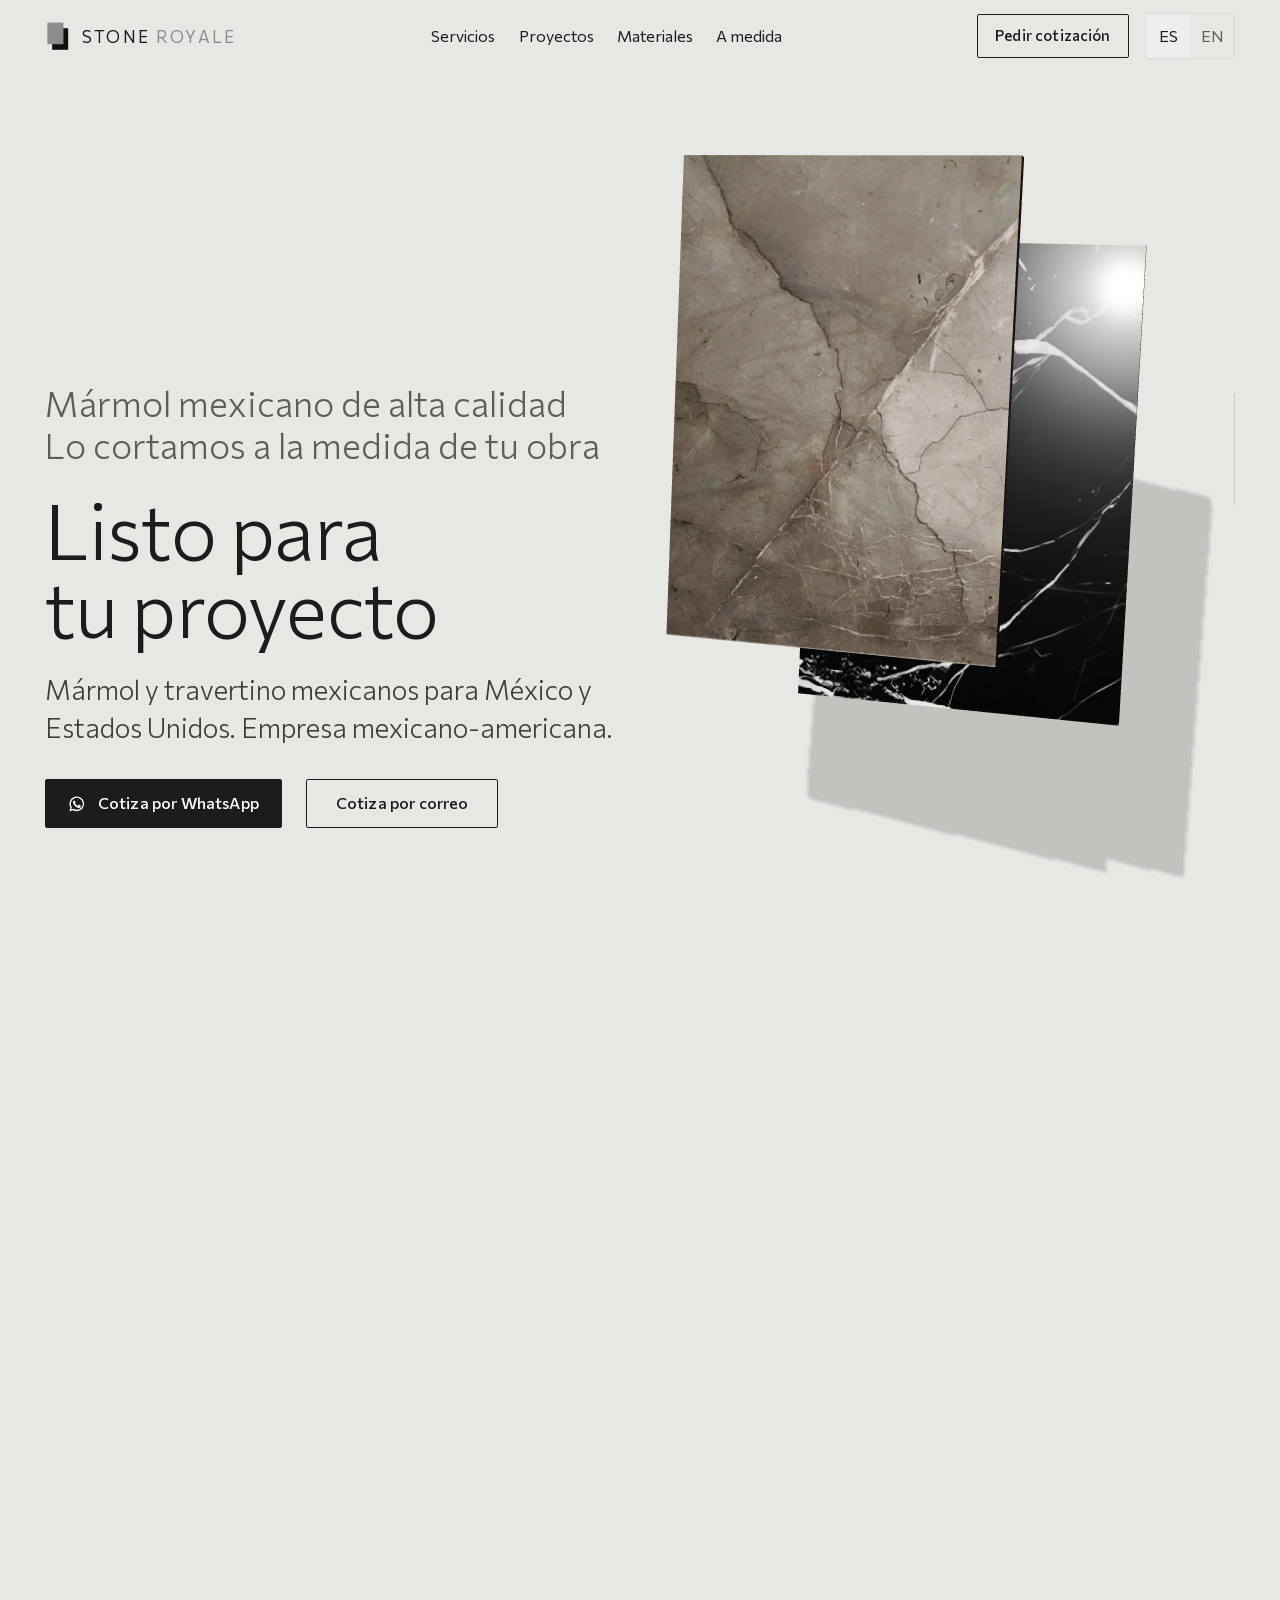
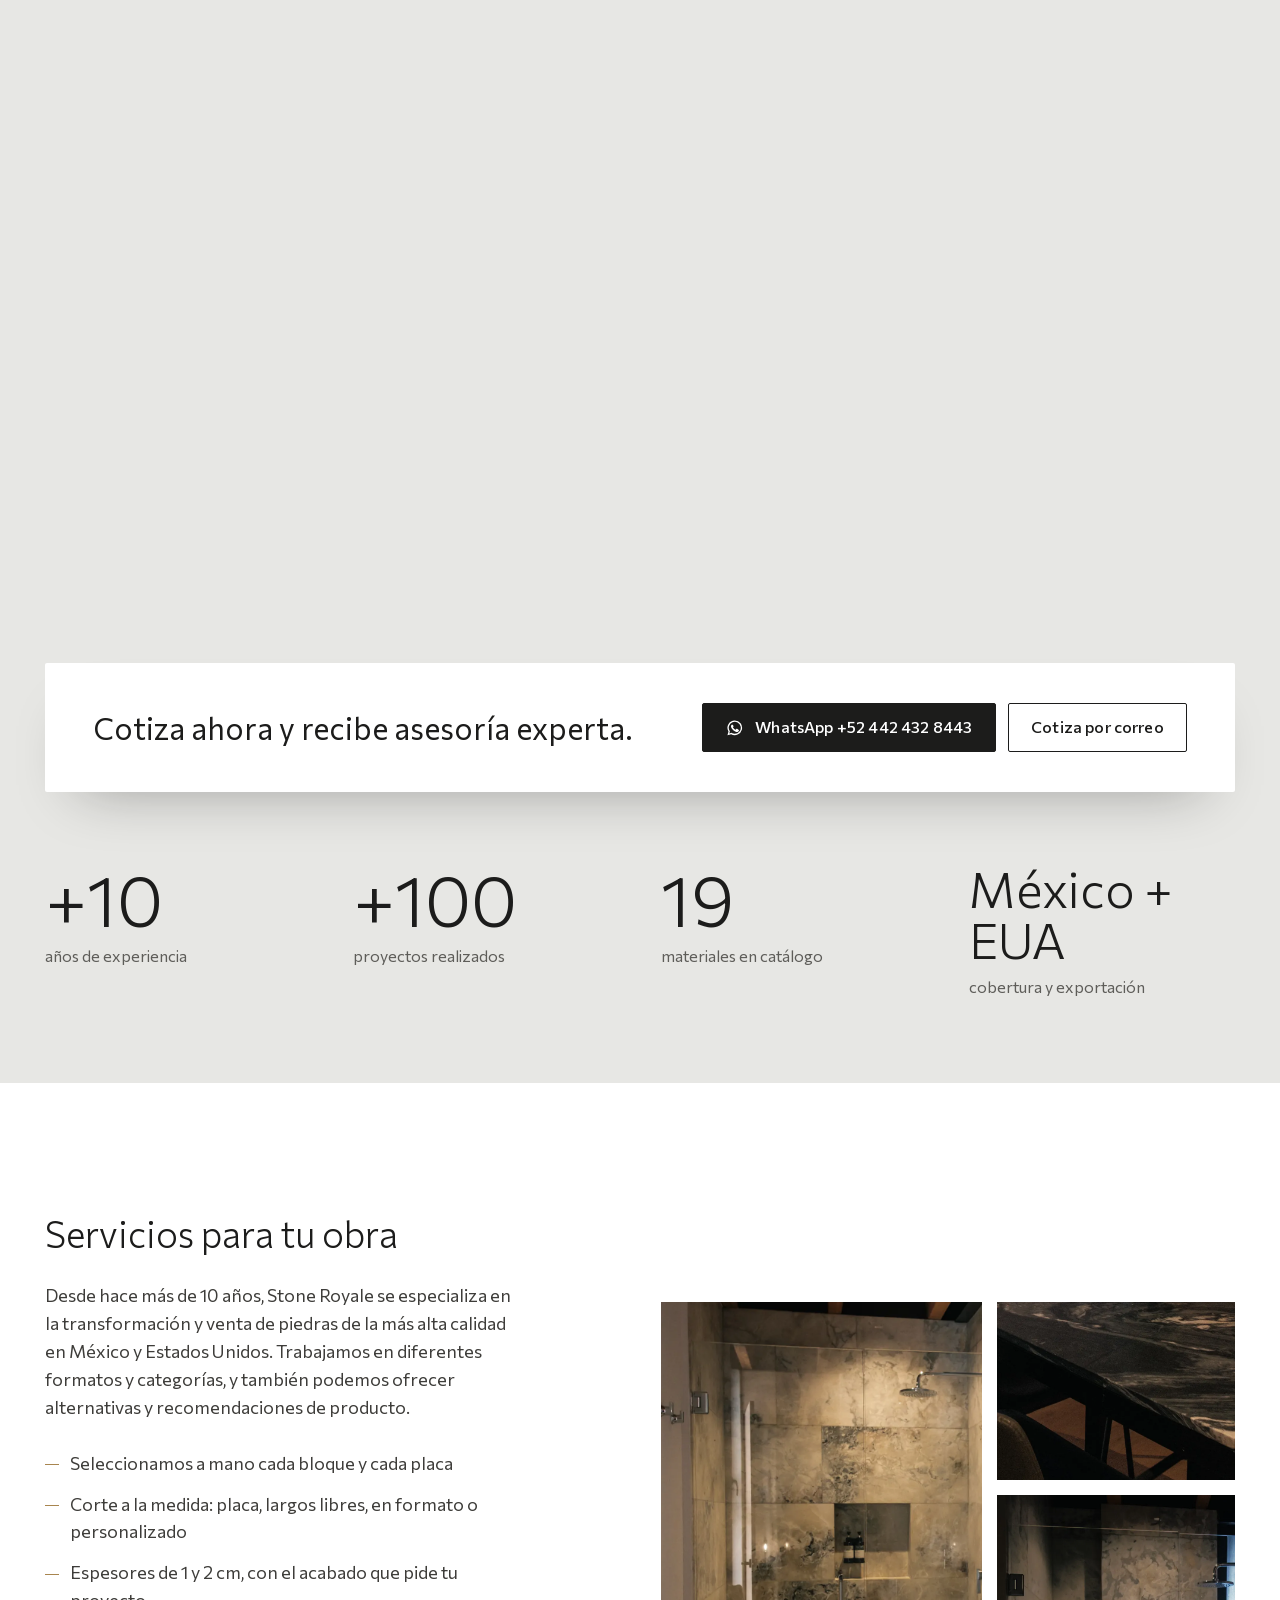
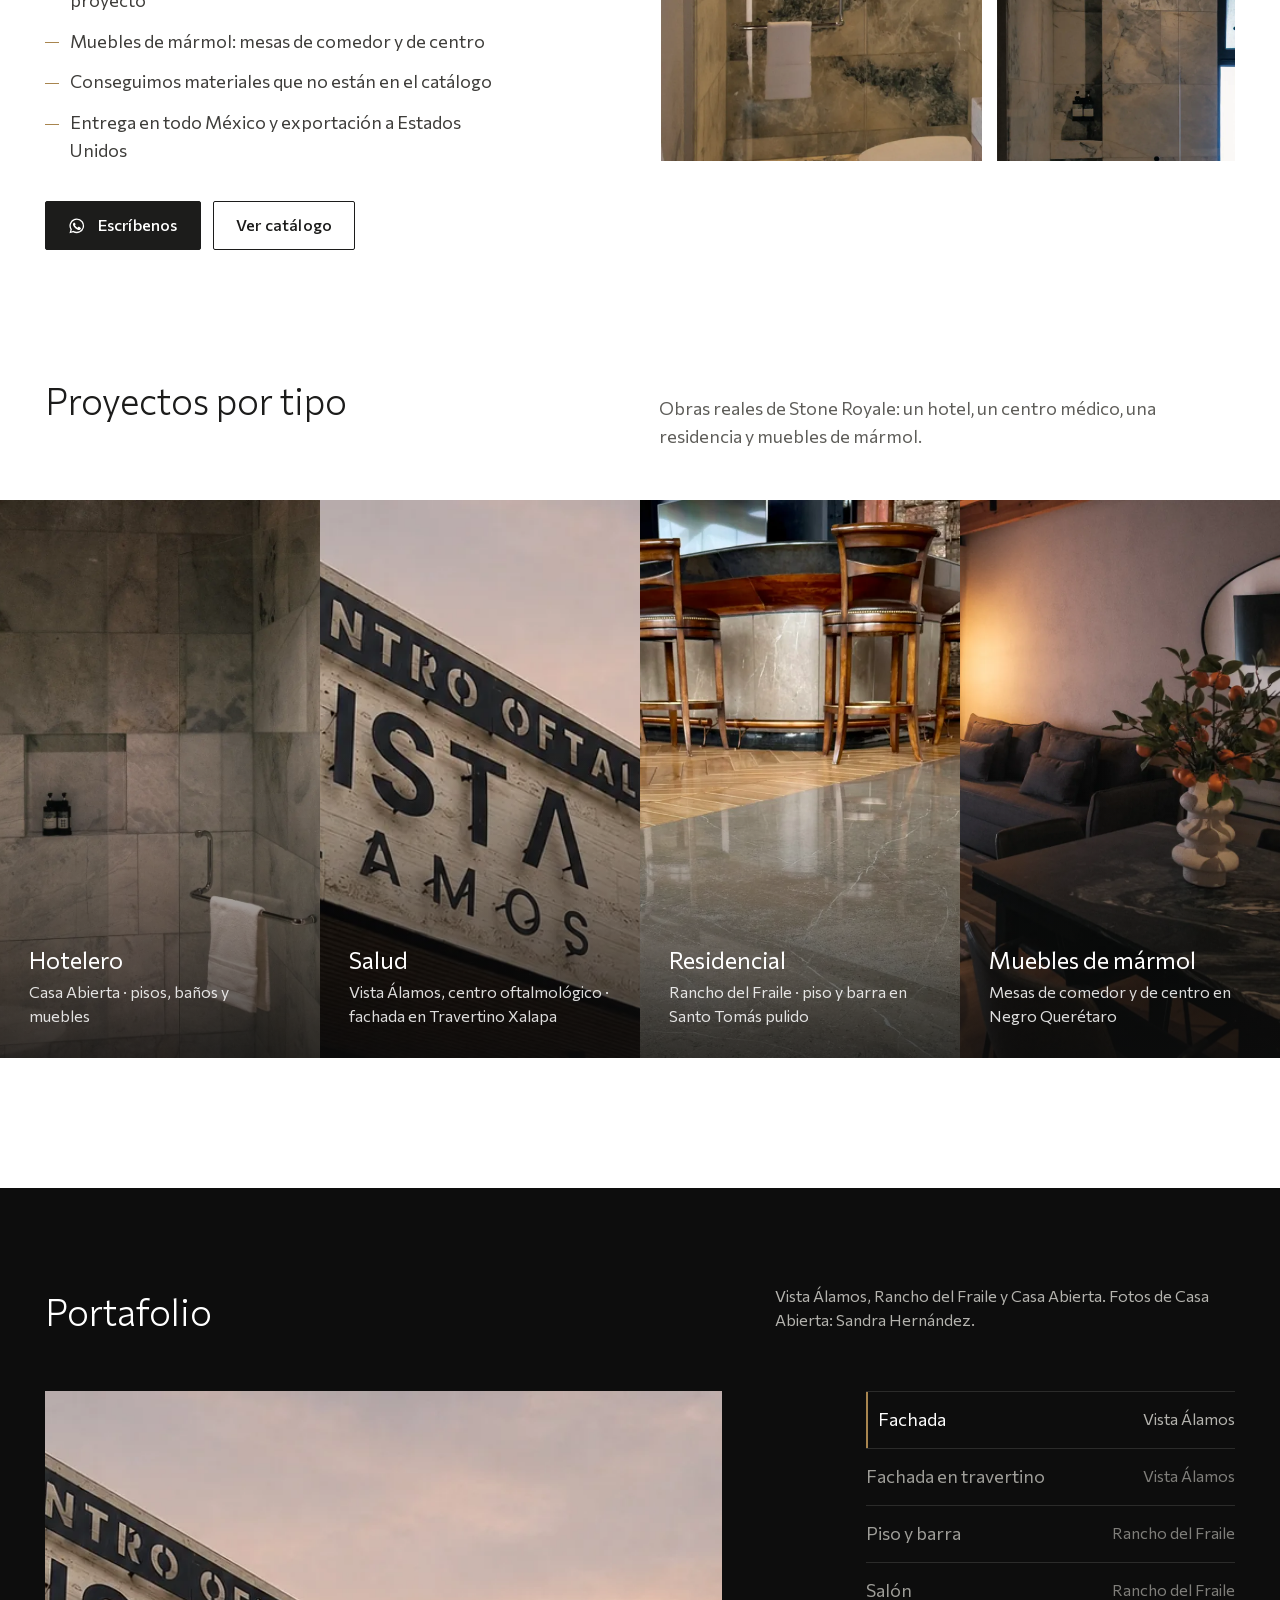
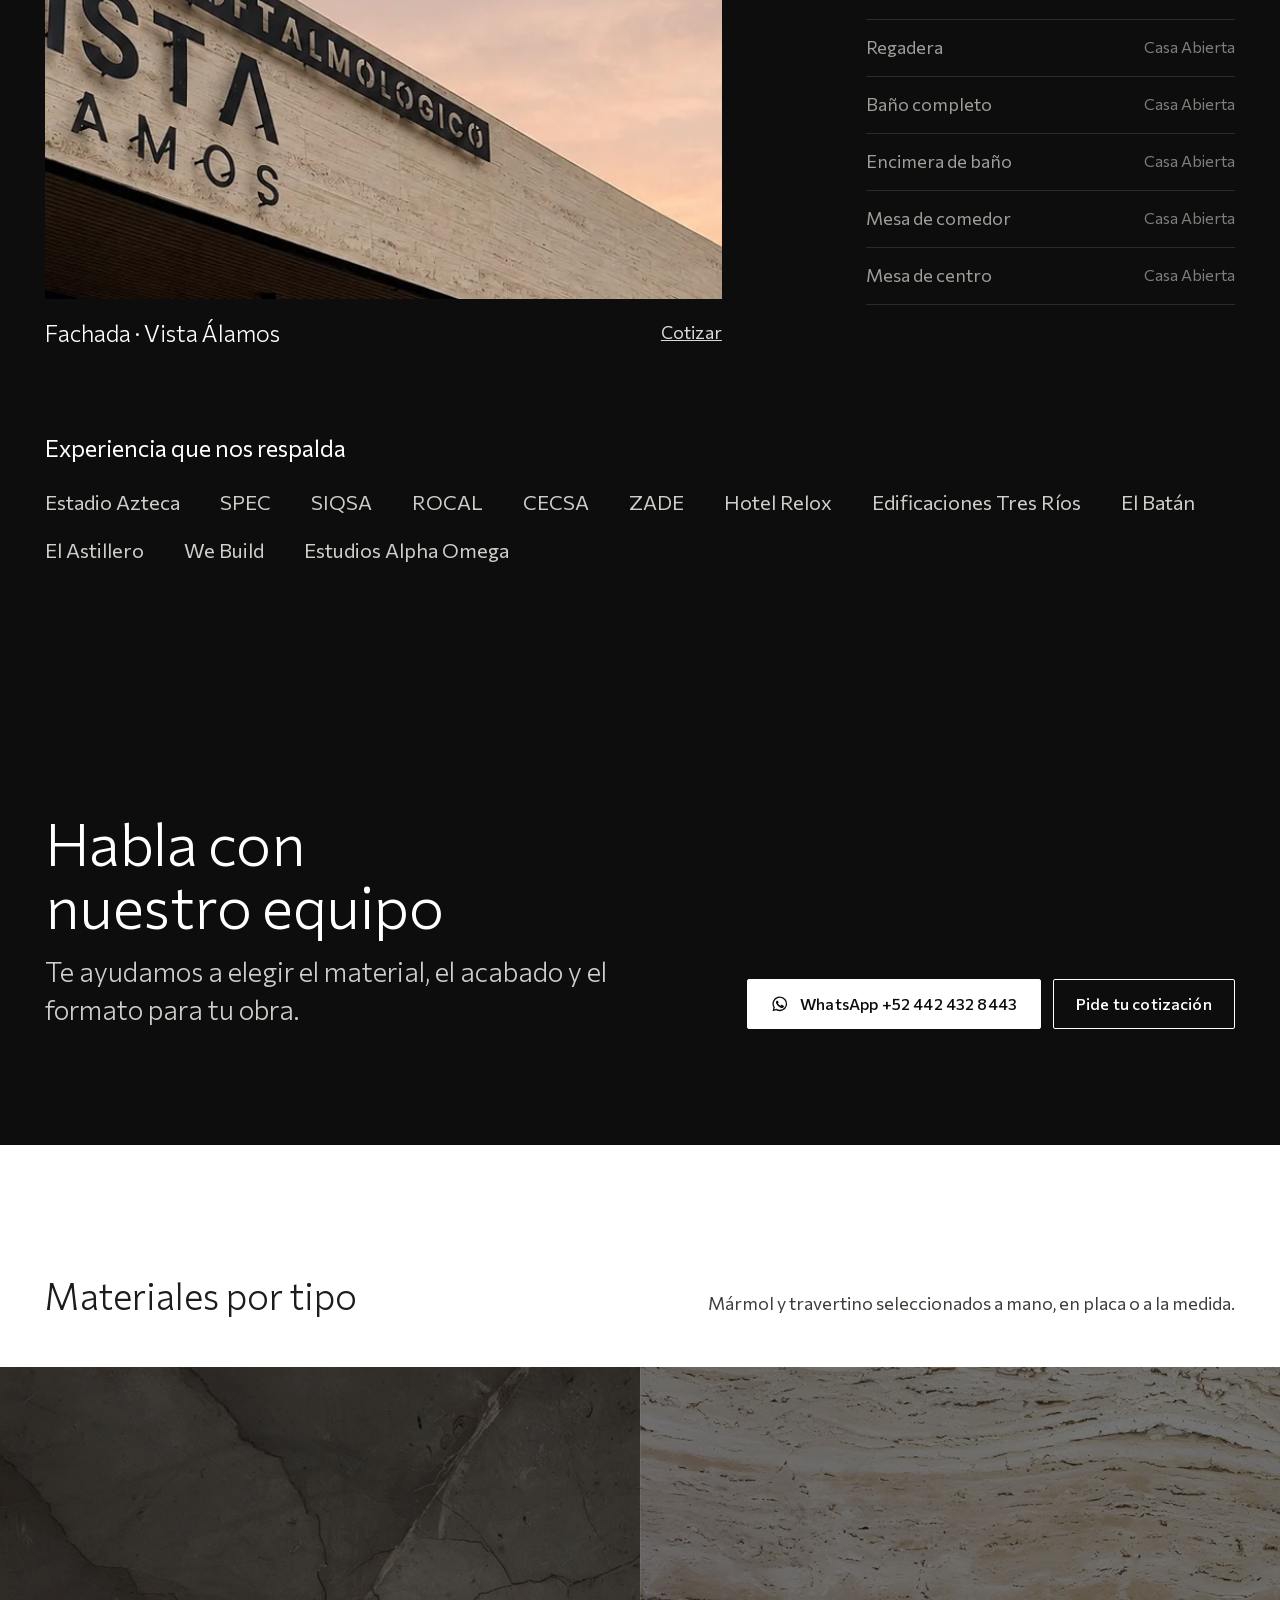
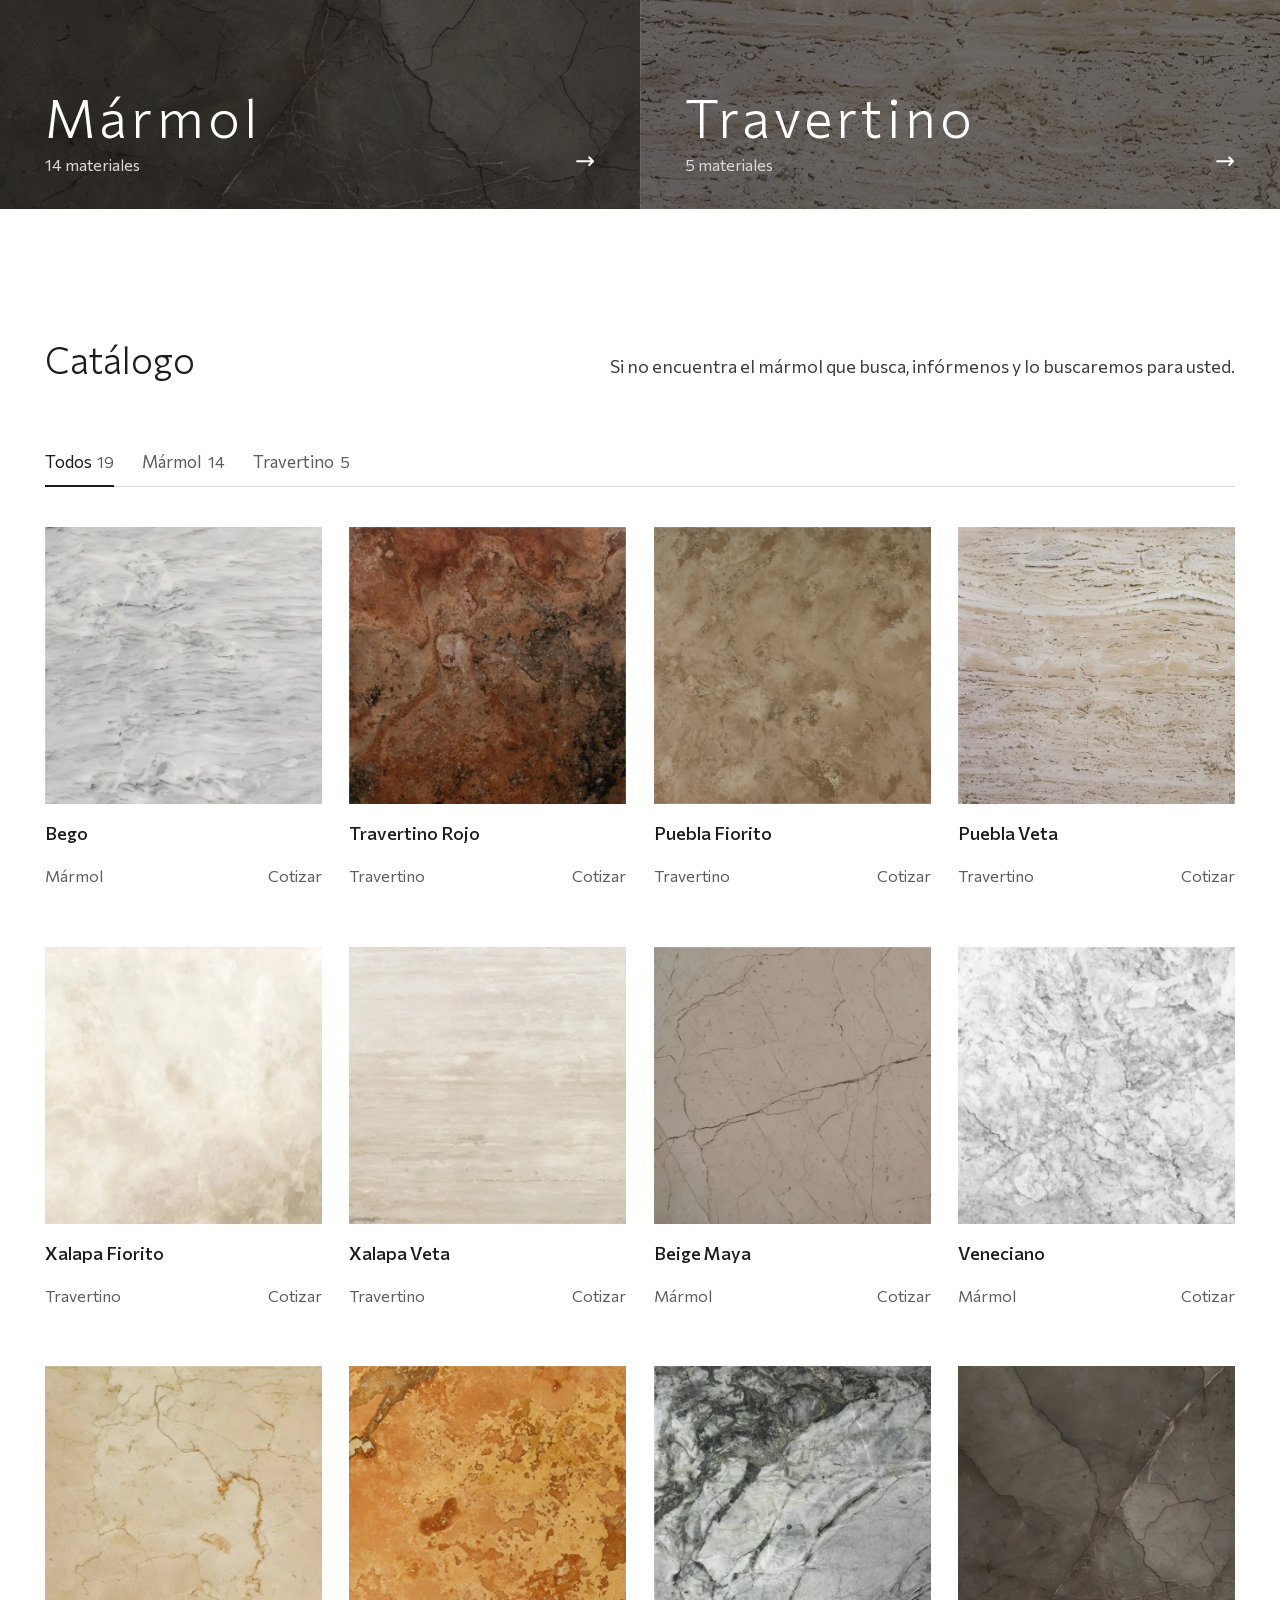
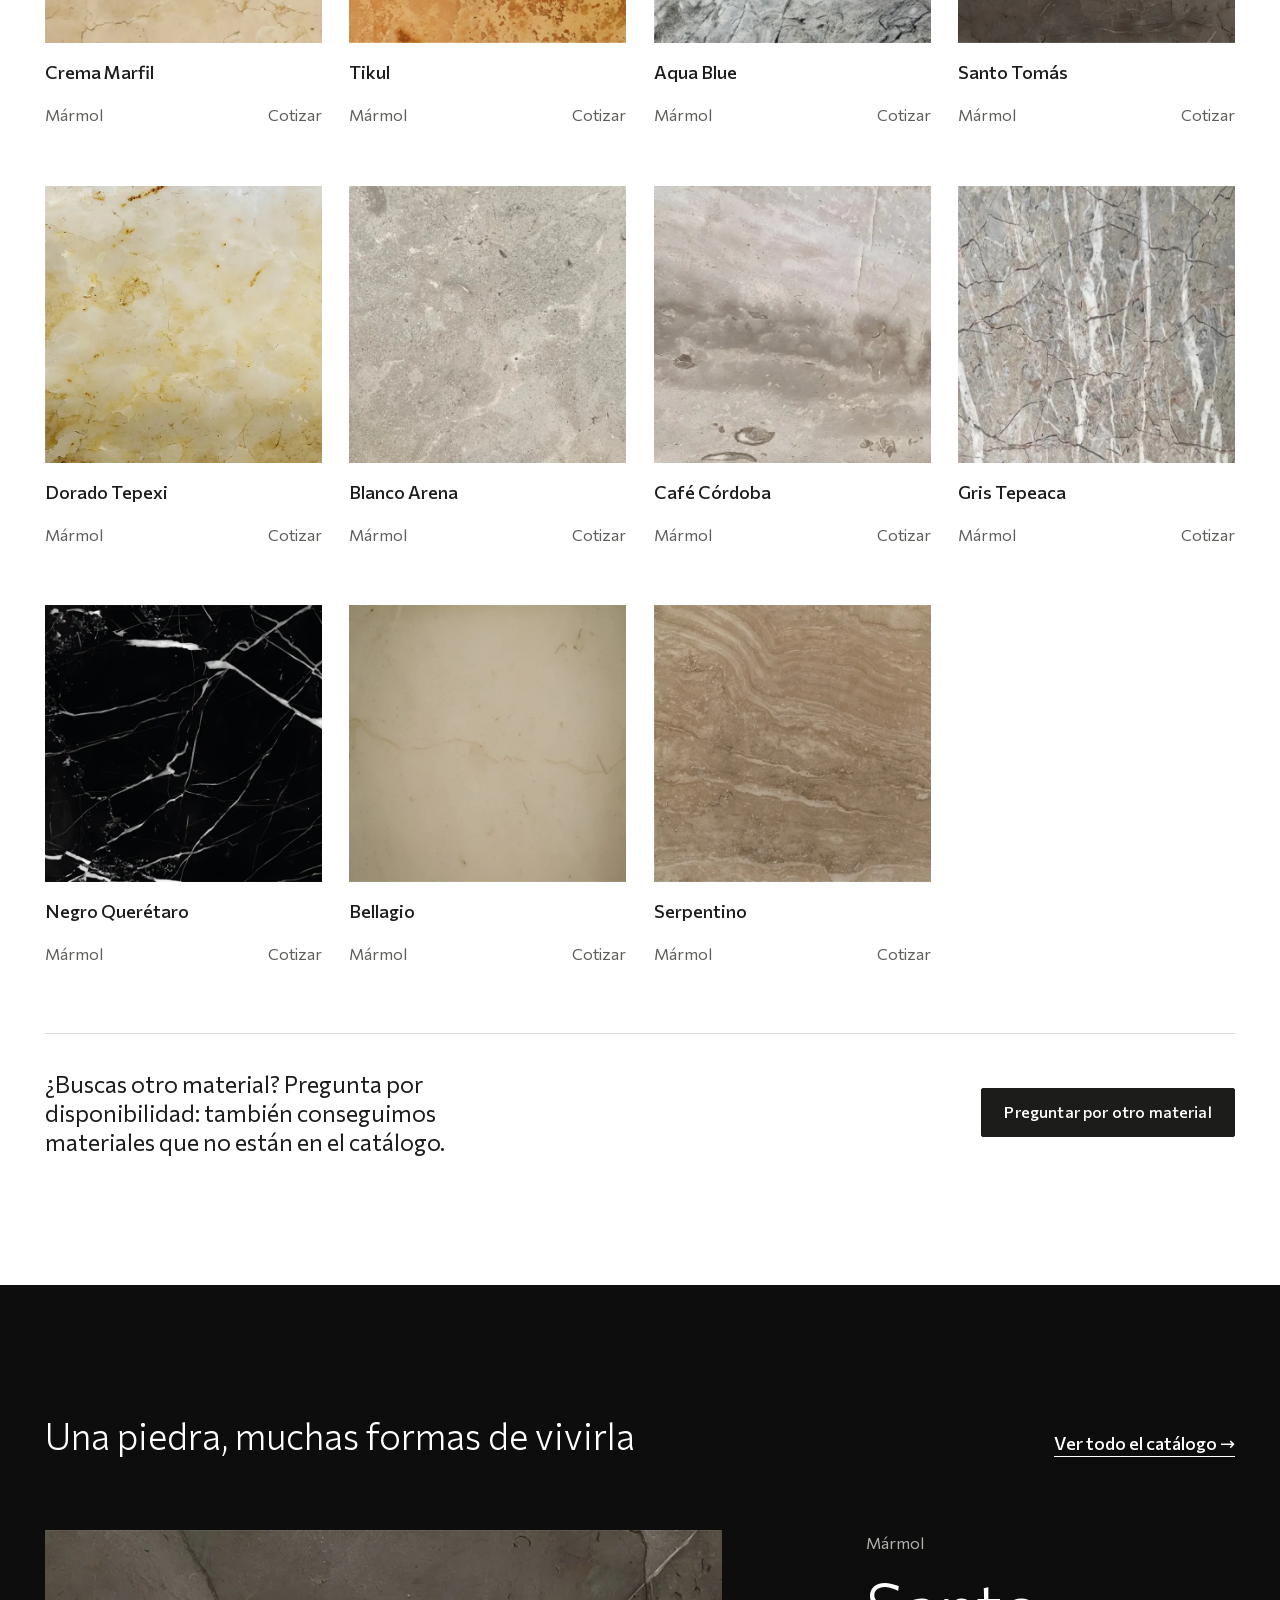
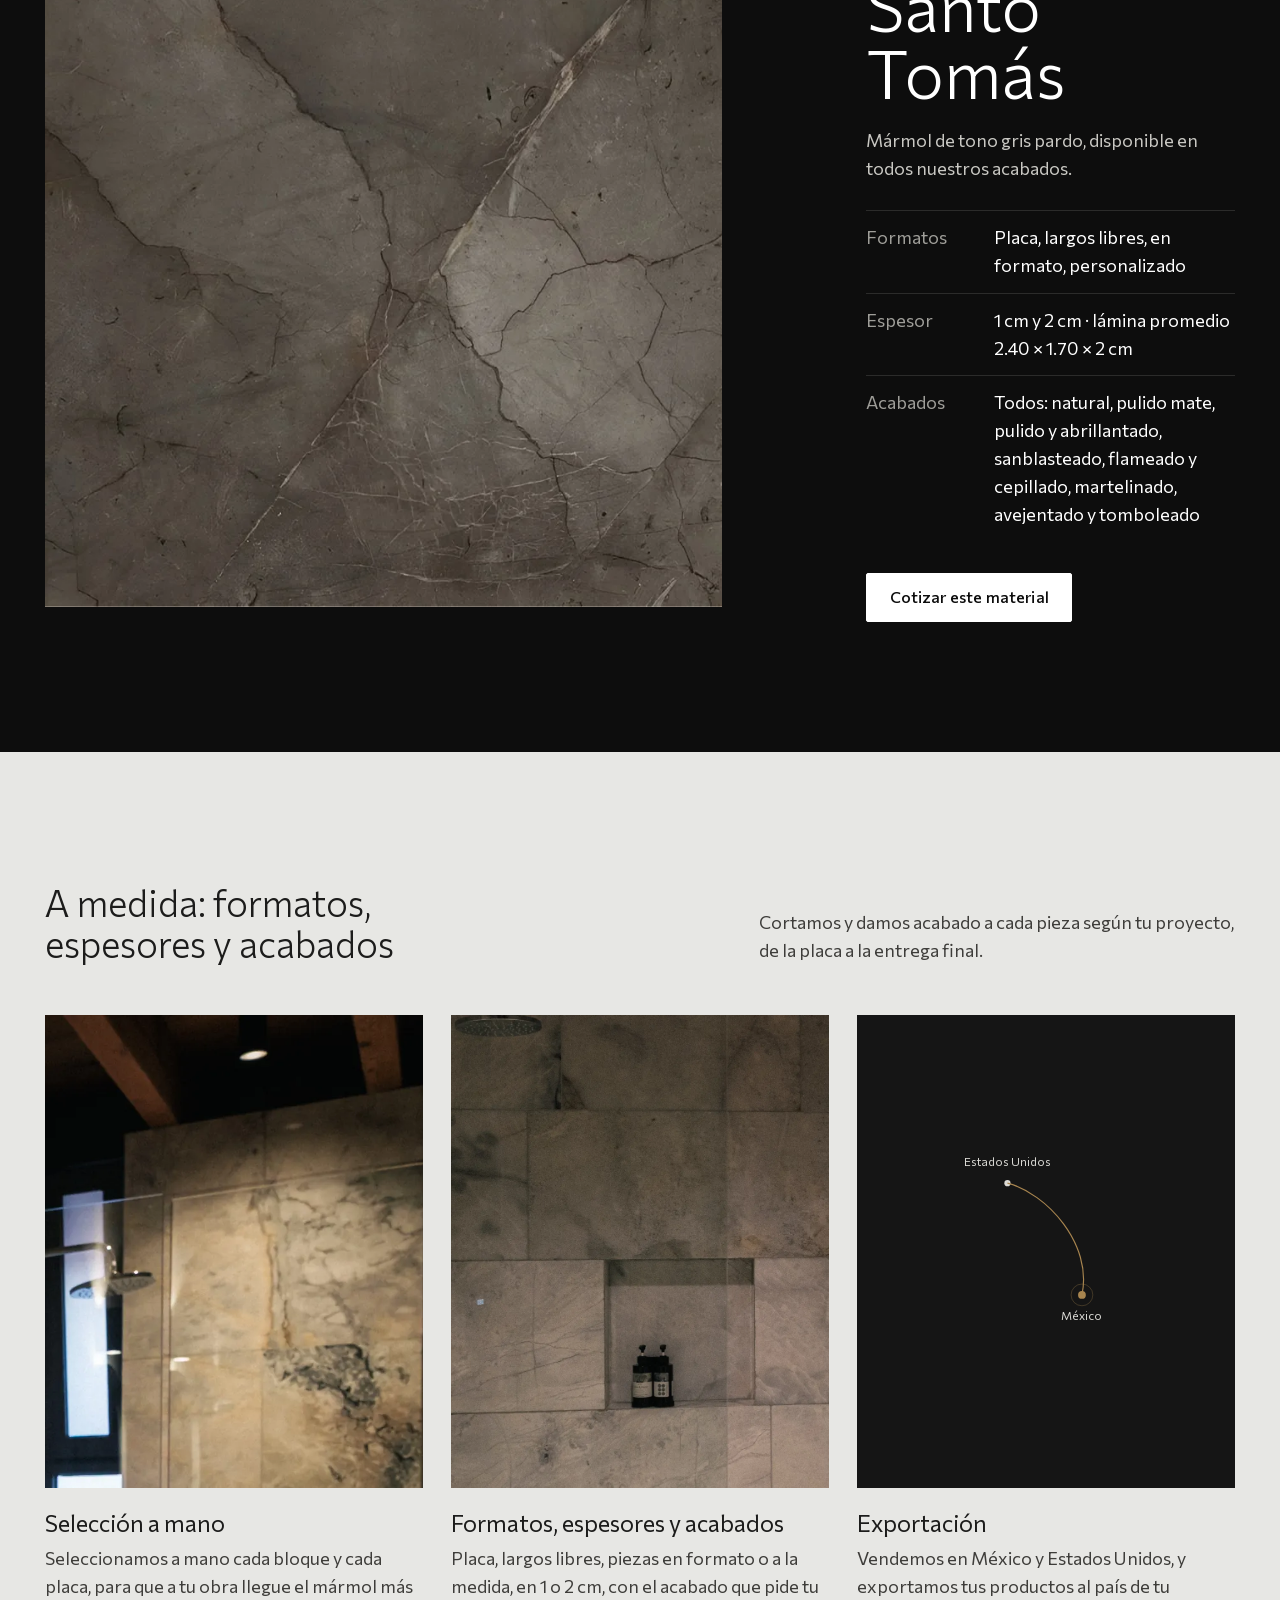
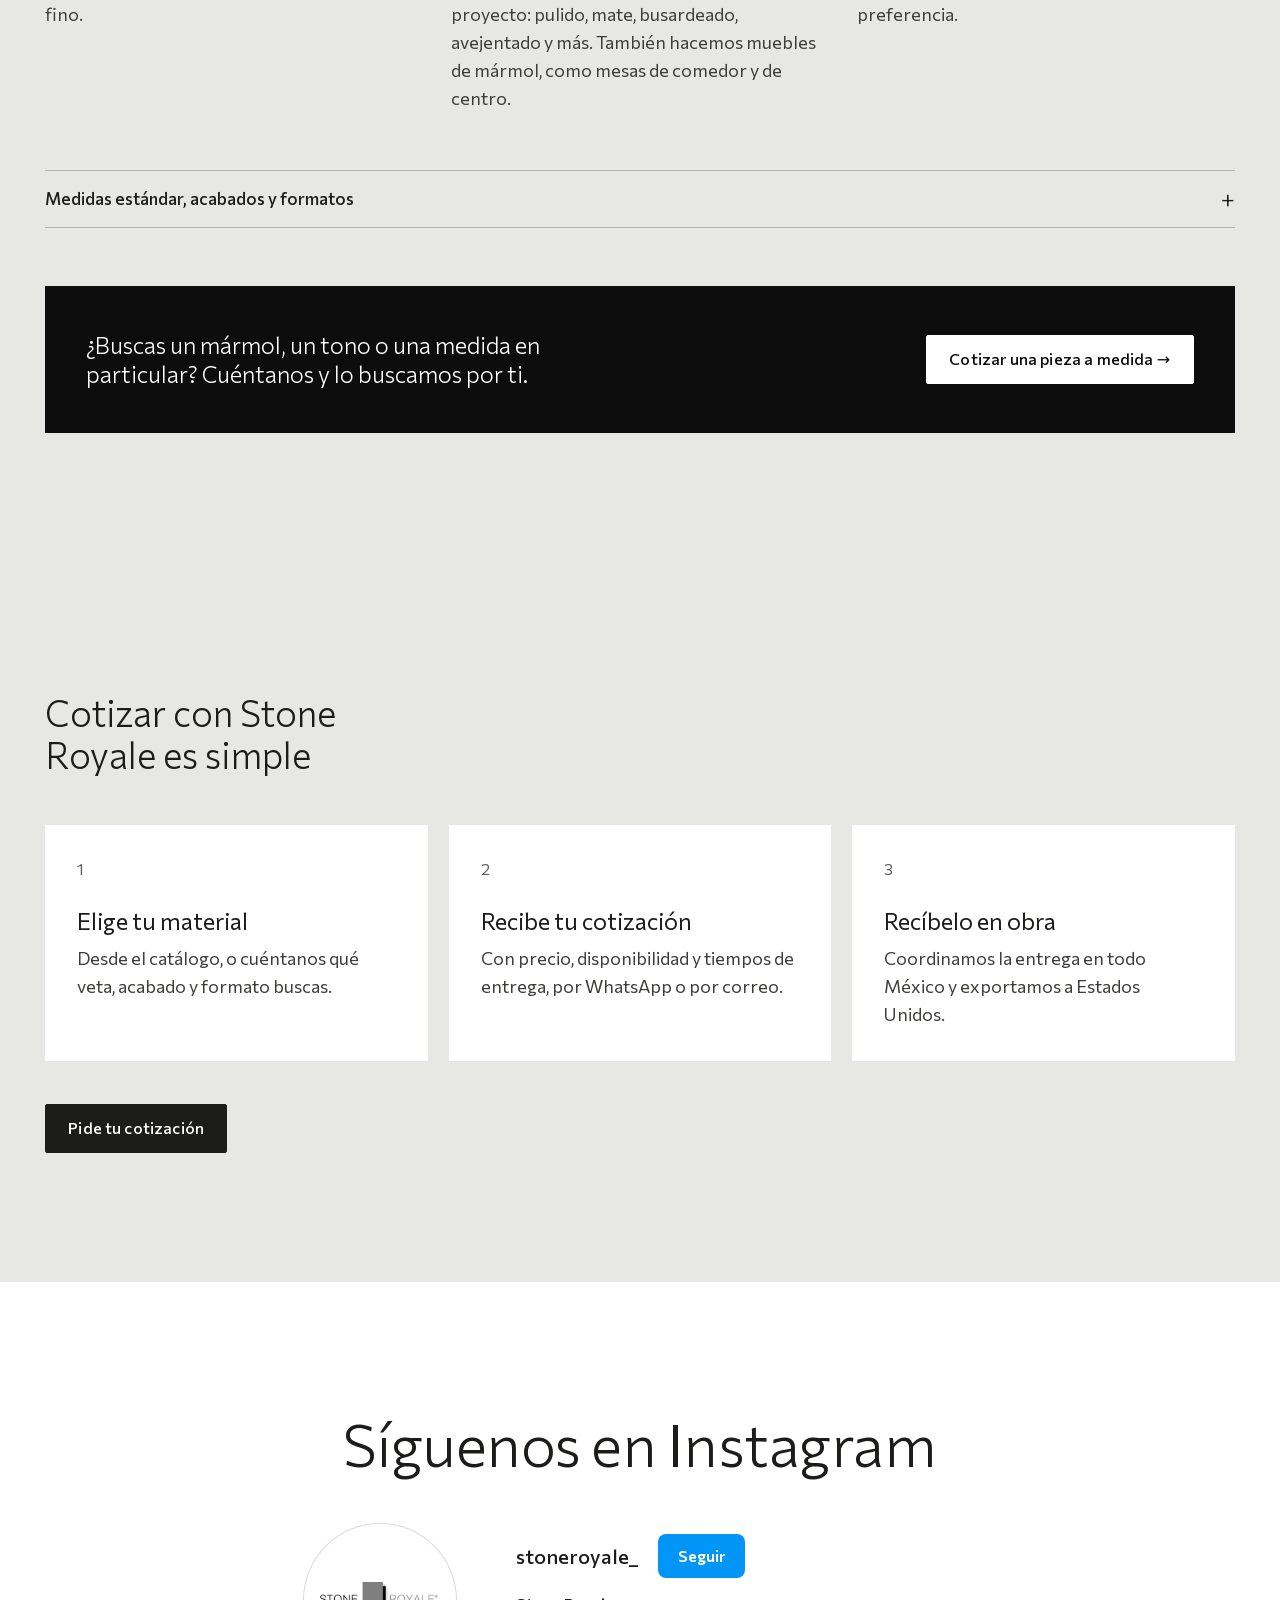
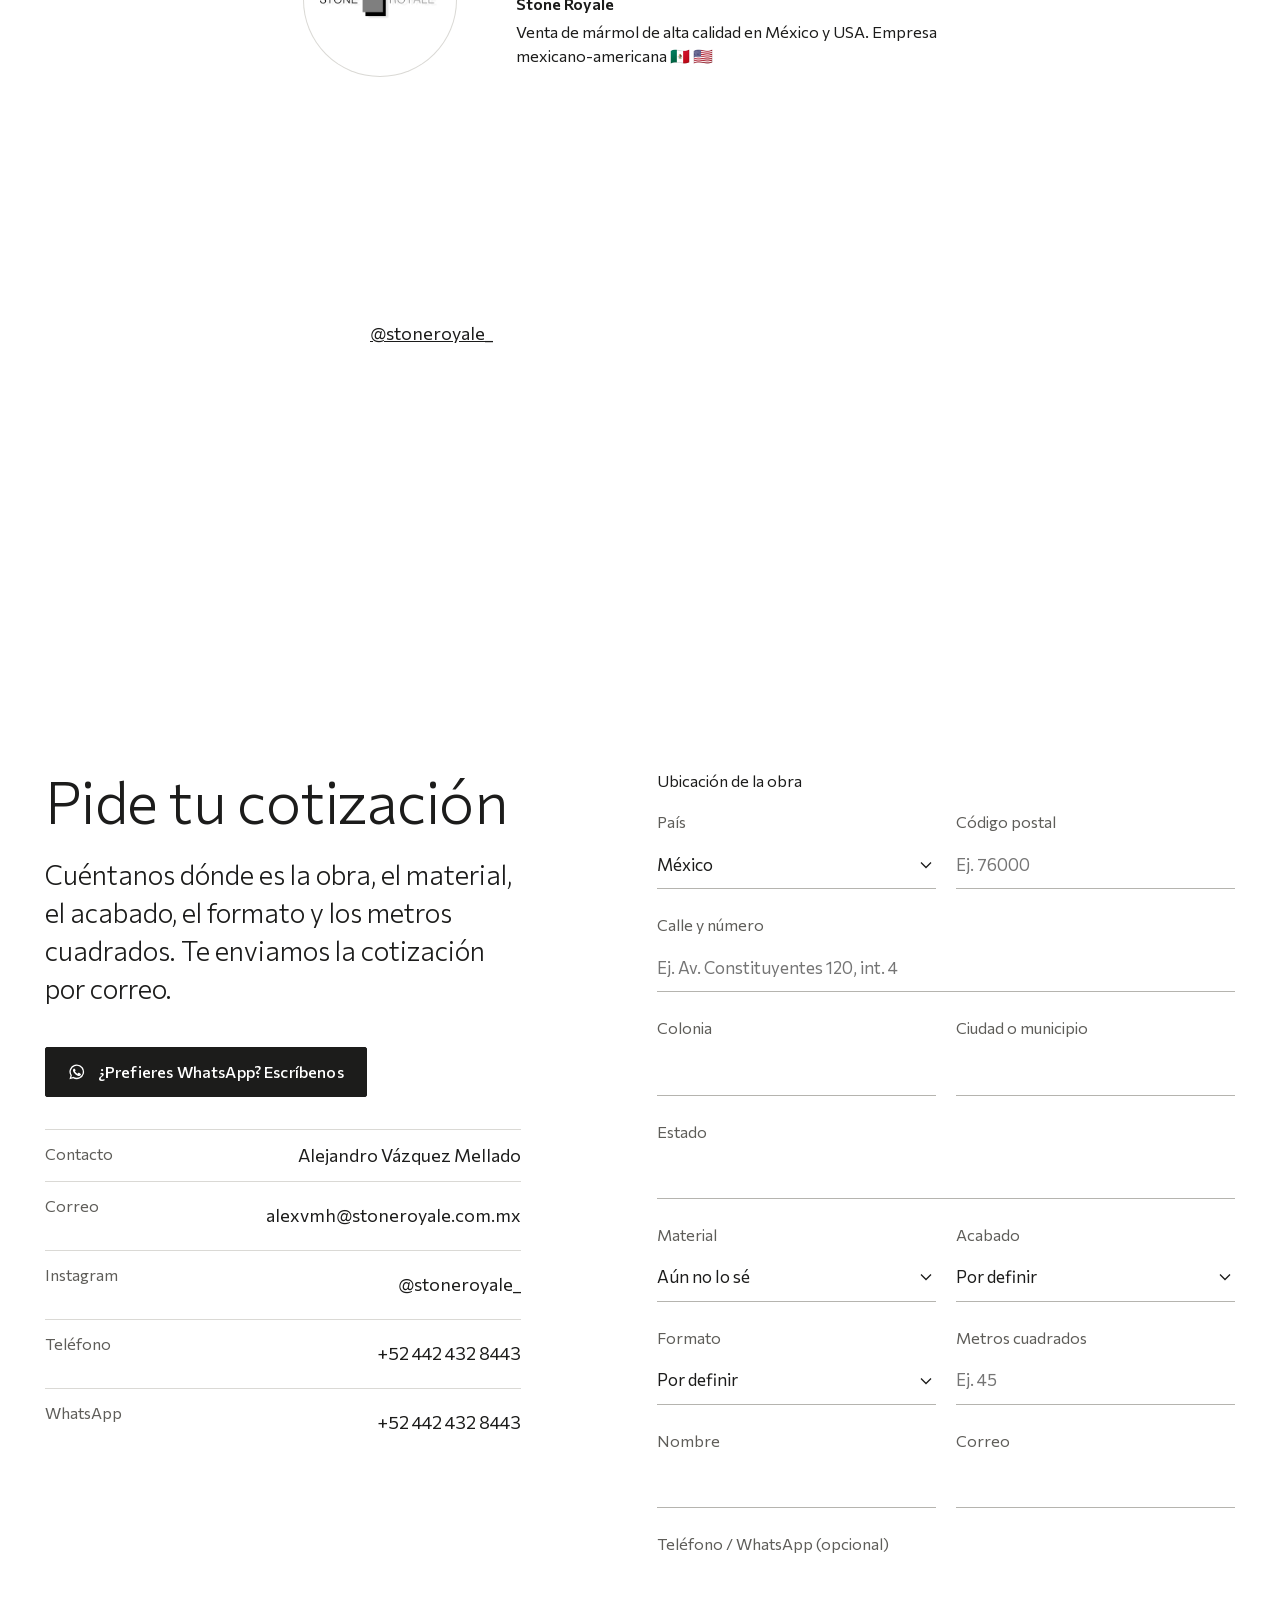
==== commit 8f6895e8: "Todos los mármoles con todos los acabados: fuera fichas por mármol, «a la veta» y «silver» (pedido d" ====
--- a/index.html
+++ b/index.html
@@ -225,27 +225,20 @@
       <div class="destacado-rejilla">
         <figure class="destacado-visual revela">
           <div class="dv-marco">
-            <img class="dv-img activa" data-vista="placa" src="assets/img/mat/sto-tomas-hd.webp" alt="Placa de mármol Santo Tomás pulido" data-en-alt="Polished Santo Tomás marble slab" width="800" height="800" loading="lazy">
-            <img class="dv-img" data-vista="obra" src="assets/img/fin/santo-tomas-busardeado.webp" alt="Mármol Santo Tomás con acabado busardeado" data-en-alt="Santo Tomás marble with a bush-hammered finish" width="800" height="800" loading="lazy">
+            <img class="dv-img activa" data-vista="placa" src="assets/img/mat/sto-tomas-hd.webp" alt="Placa de mármol Santo Tomás" data-en-alt="Santo Tomás marble slab" width="800" height="800" loading="lazy">
           </div>
-          <div class="dv-conmutador" role="group" aria-label="Cambiar vista">
-            <button type="button" data-vista="placa" aria-pressed="true" data-en="Polished">Pulido</button>
-            <button type="button" data-vista="obra" aria-pressed="false" data-en="Bush-hammered">Busardeado</button>
-          </div>
-          <figcaption class="meta dv-nota" data-en="The same marble in two finishes.">El mismo mármol en dos acabados.</figcaption>
         </figure>
         <div class="destacado-datos revela">
           <p class="meta" data-en="Marble">Mármol</p>
           <h3 class="destacado-nombre">Santo Tomás</h3>
-          <p data-en="Greyish-brown marble with fine veining. Polished, it shows off the vein; bush-hammered, hammered or silver, it takes on a lighter, textured surface. As a natural stone, each piece may vary in tone and veining.">Mármol de tono gris pardo con vetas finas. En pulido luce la veta; en busardeado, martelinado o silver queda una superficie más clara y con textura. Por ser piedra natural, cada pieza puede variar en tono y veta.</p>
+          <p data-en="Greyish-brown marble, available in all our finishes.">Mármol de tono gris pardo, disponible en todos nuestros acabados.</p>
           <dl class="destacado-lista">
             <div><dt data-en="Formats">Formatos</dt><dd data-en="Slab, free lengths, cut to format, custom">Placa, largos libres, en formato, personalizado</dd></div>
             <div><dt data-en="Thickness">Espesor</dt><dd data-en="1 cm and 2 cm · average slab 2.40 × 1.70 × 2 cm">1 cm y 2 cm · lámina promedio 2.40 × 1.70 × 2 cm</dd></div>
-            <div><dt data-en="Finishes">Acabados</dt><dd data-en="Polished, bush-hammered, hammered and silver">Pulido, busardeado, martelinado y silver</dd></div>
+            <div><dt data-en="Finishes">Acabados</dt><dd data-en="All of them: natural, matte polished, polished and shined, sandblasted, flamed and brushed, hammered, aged and tumbled">Todos: natural, pulido mate, pulido y abrillantado, sanblasteado, flameado y cepillado, martelinado, avejentado y tomboleado</dd></div>
           </dl>
           <div class="destacado-acciones">
             <a class="boton" href="#cotizar" data-material="Santo Tomás" data-en="Quote this material">Cotizar este material</a>
-            <a class="enlace" href="ficha.html?m=santo-tomas" data-en="See its finishes">Ver sus acabados</a>
           </div>
         </div>
       </div>
@@ -399,7 +392,7 @@
 <script src="assets/vendor/gsap.min.js"></script>
 <script src="assets/vendor/ScrollTrigger.min.js"></script>
 <script src="assets/vendor/lenis.min.js"></script>
-<script src="assets/js/datos.js?v=1120a"></script>
+<script src="assets/js/datos.js?v=1123c"></script>
 <script>
 /* Cifras de la v2: salen de datos.js (materiales visibles y acabados), nunca escritas a mano. */
 (function (S) {
@@ -412,7 +405,7 @@
   });
 })(window.SR);
 </script>
-<script src="assets/js/sitio.js?v=1123b"></script>
+<script src="assets/js/sitio.js?v=1123c"></script>
 <script type="module" src="assets/js/losa.js?v=1118u"></script>
 </body>
 </html>
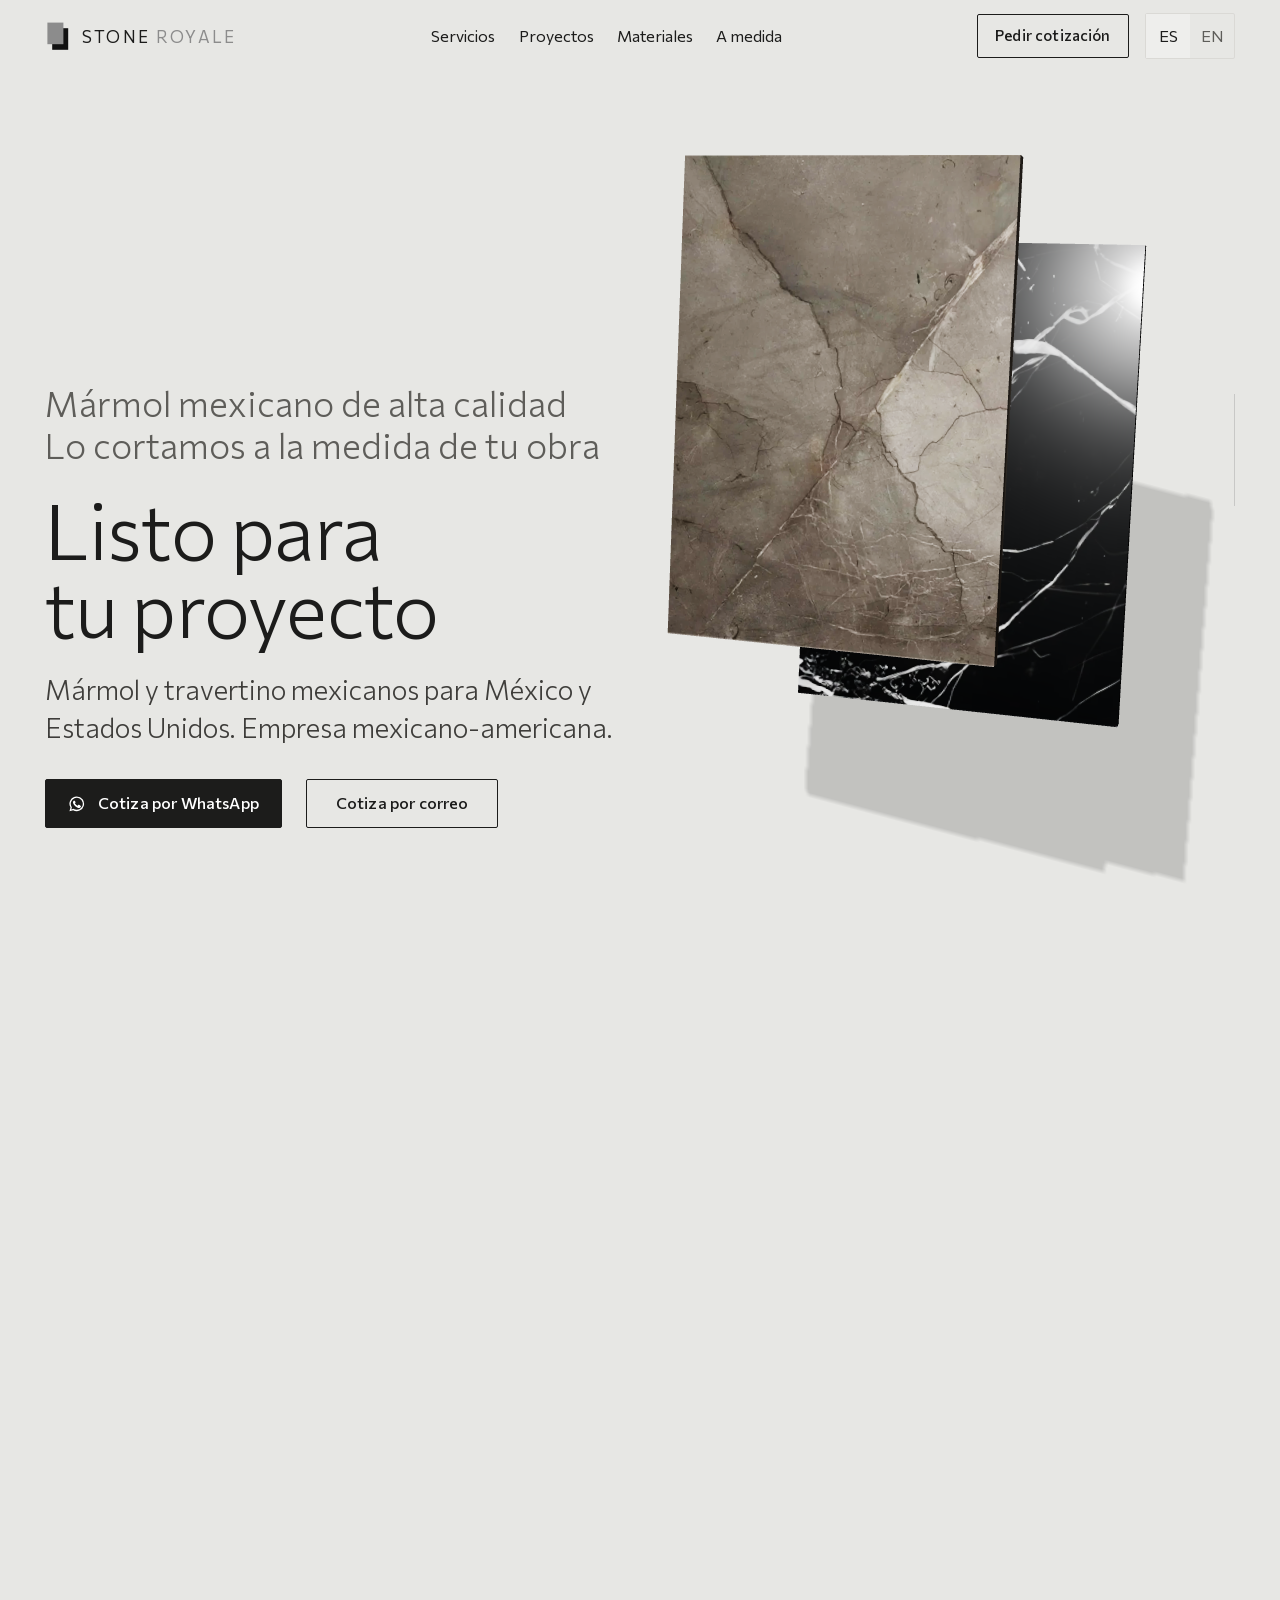
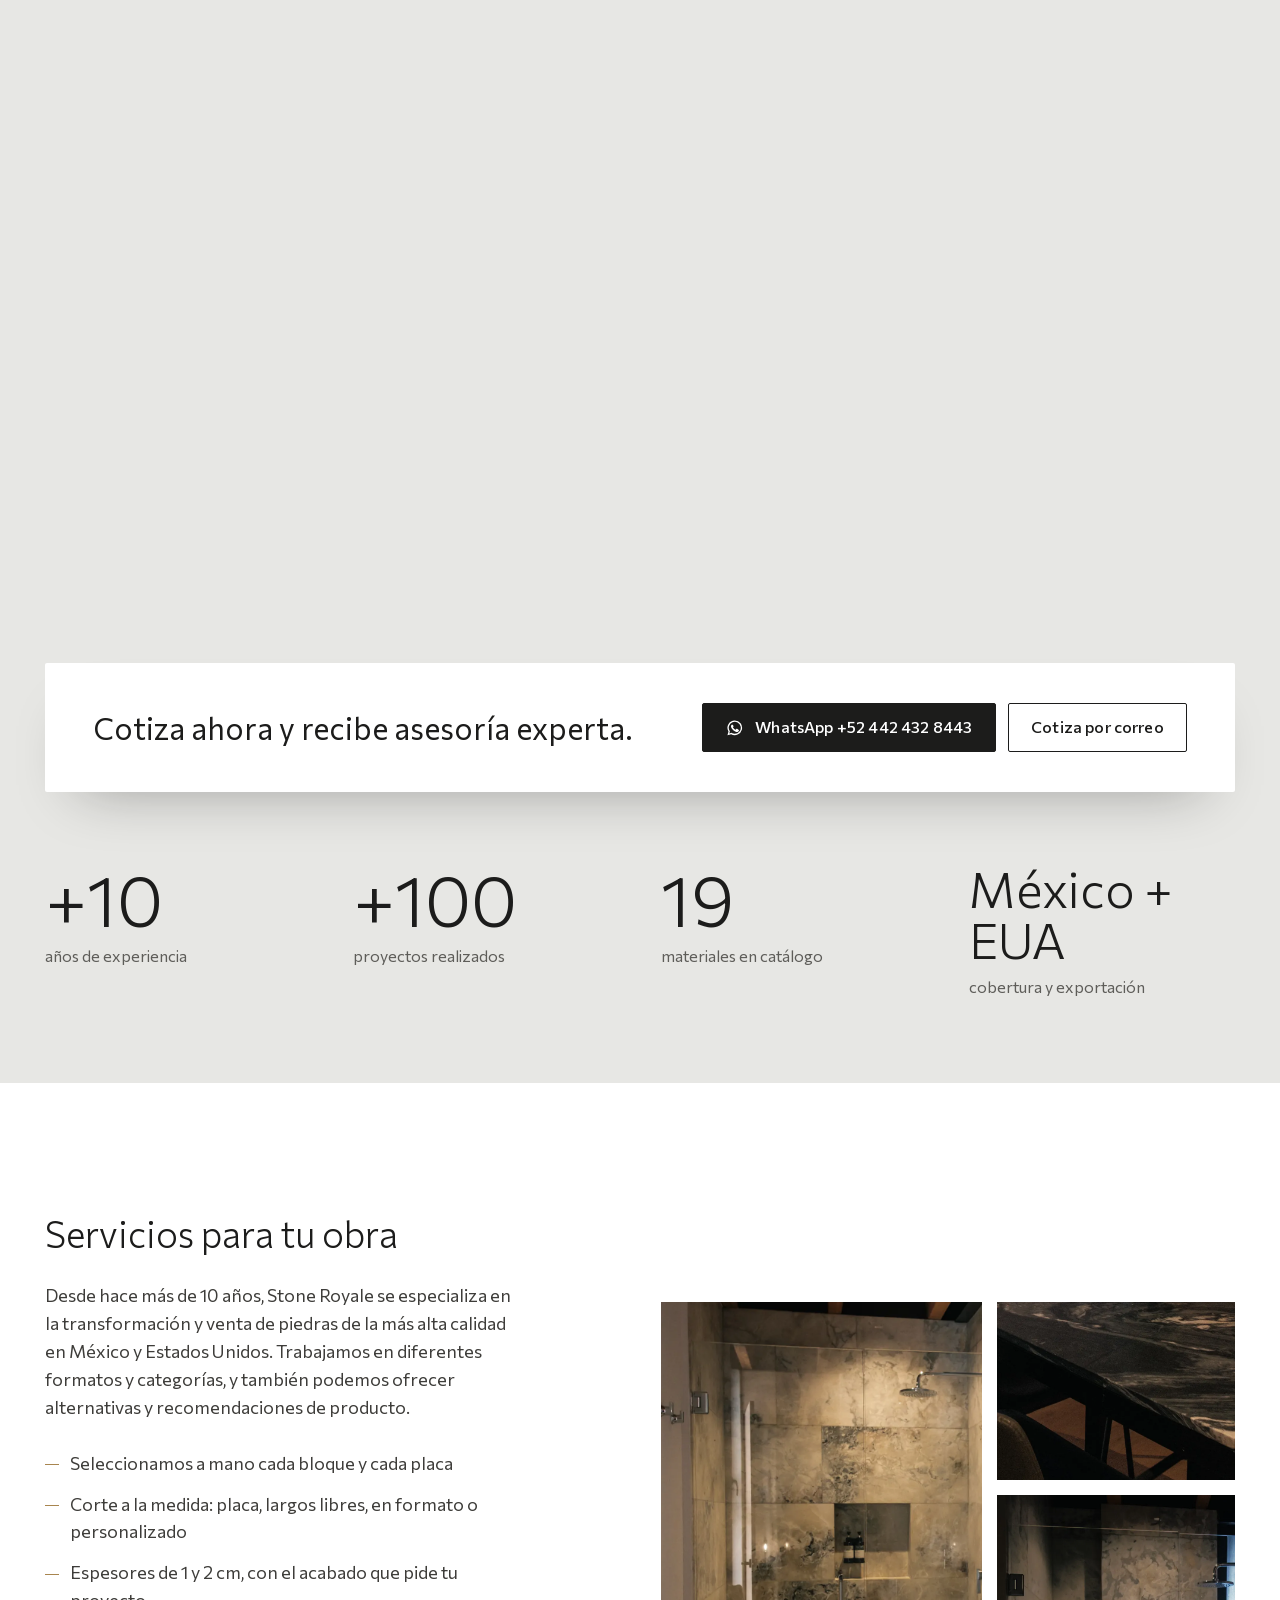
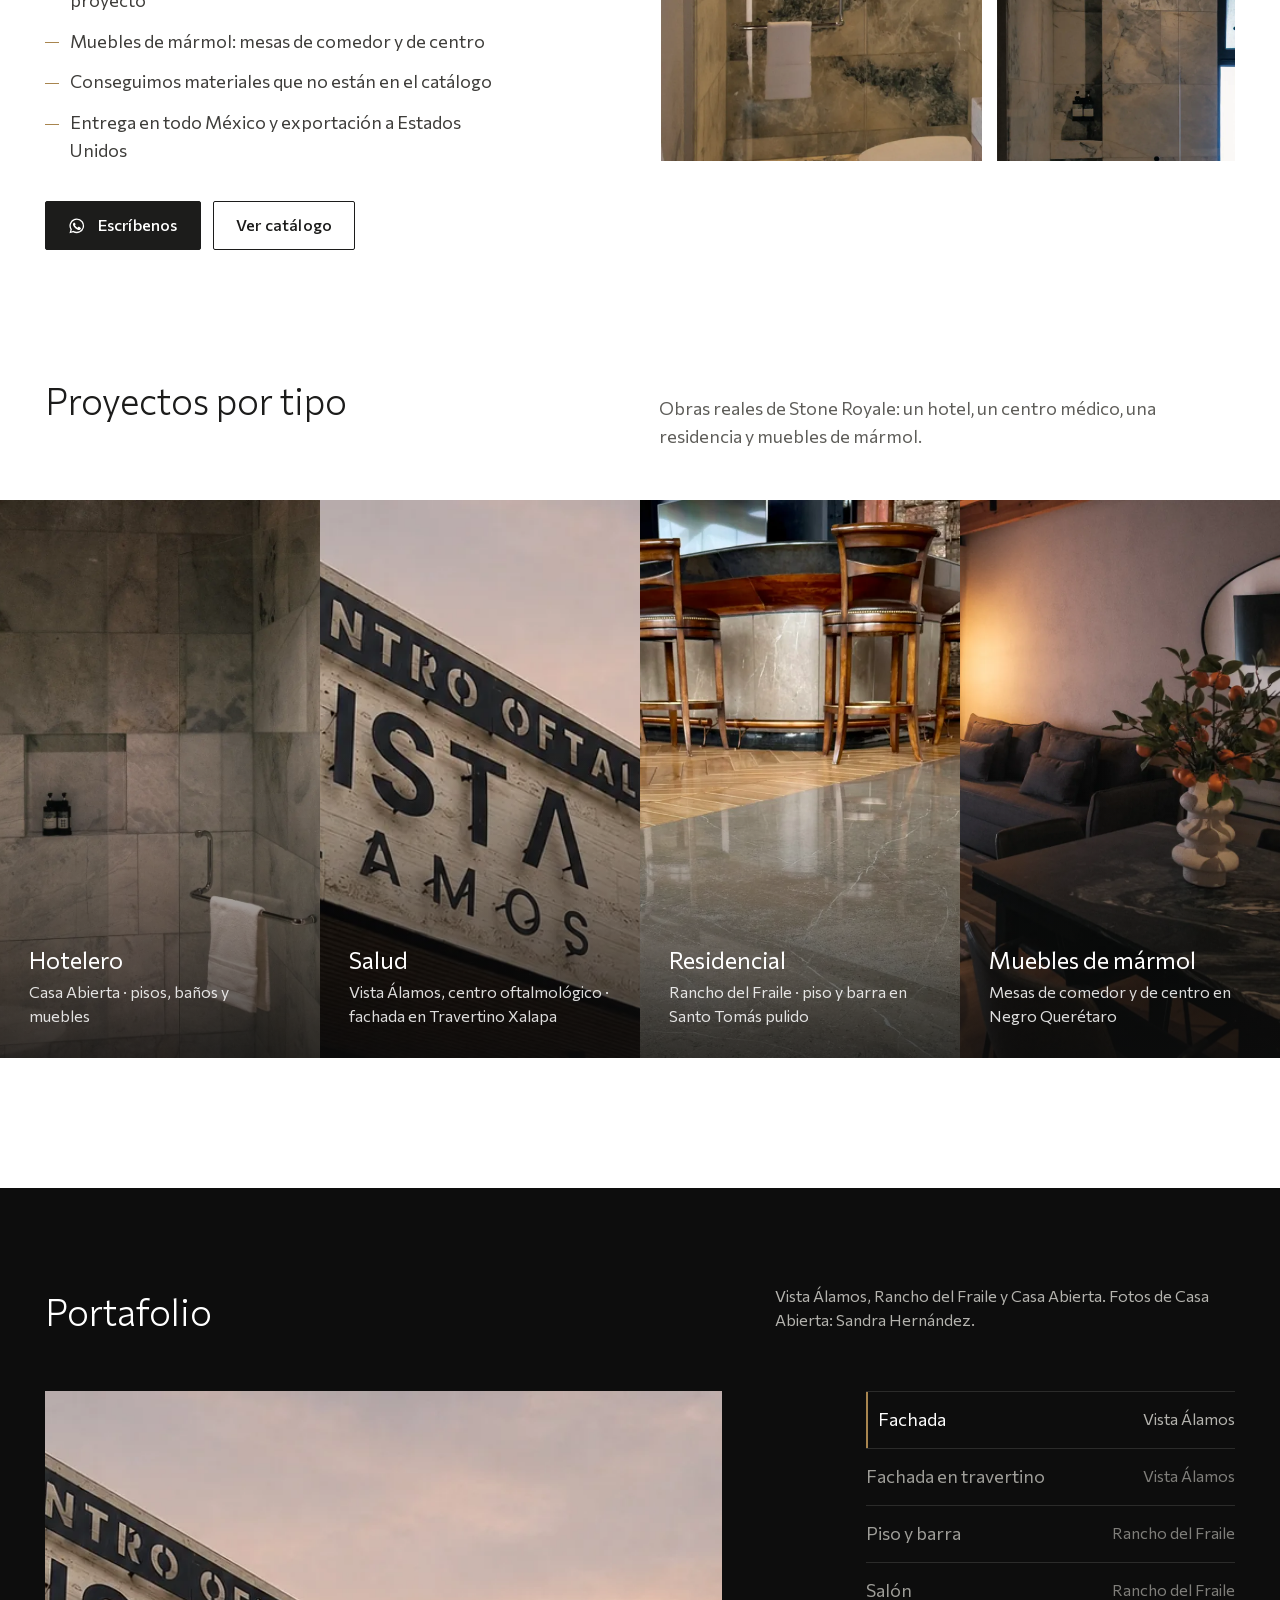
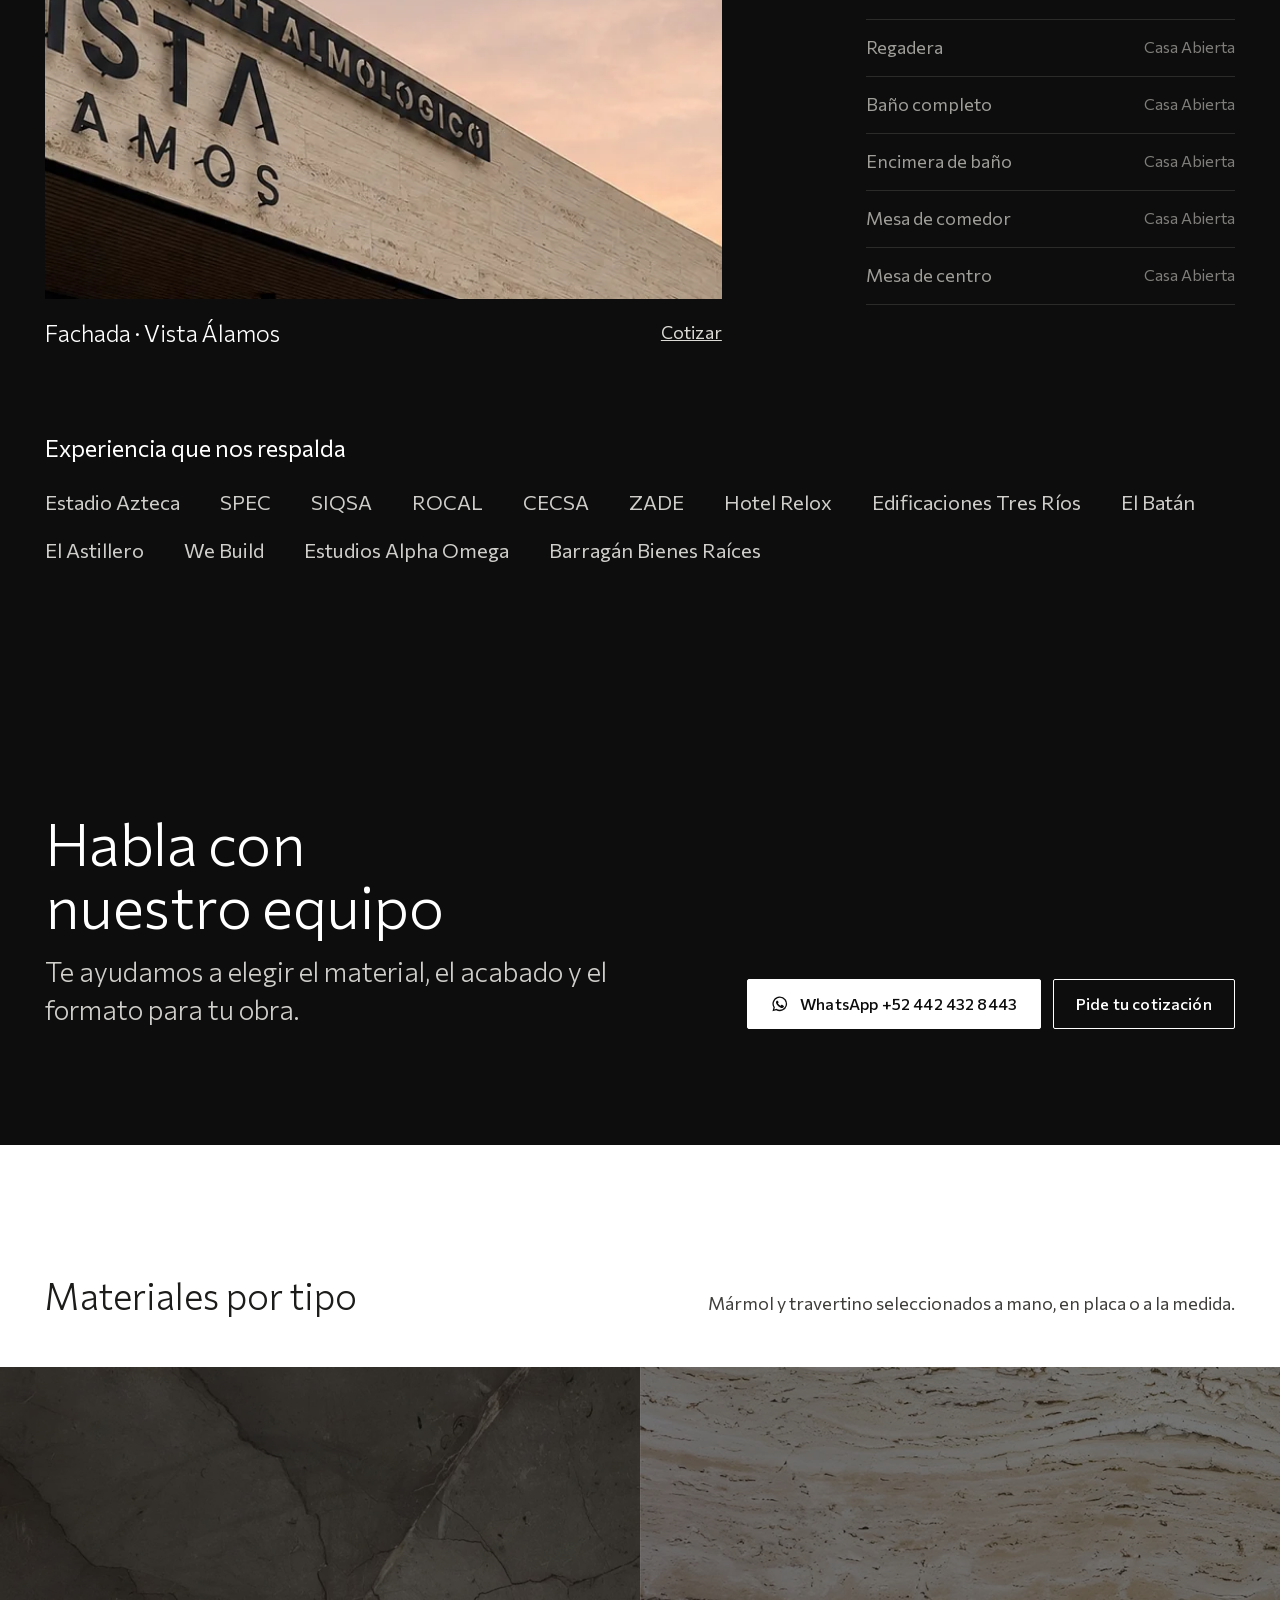
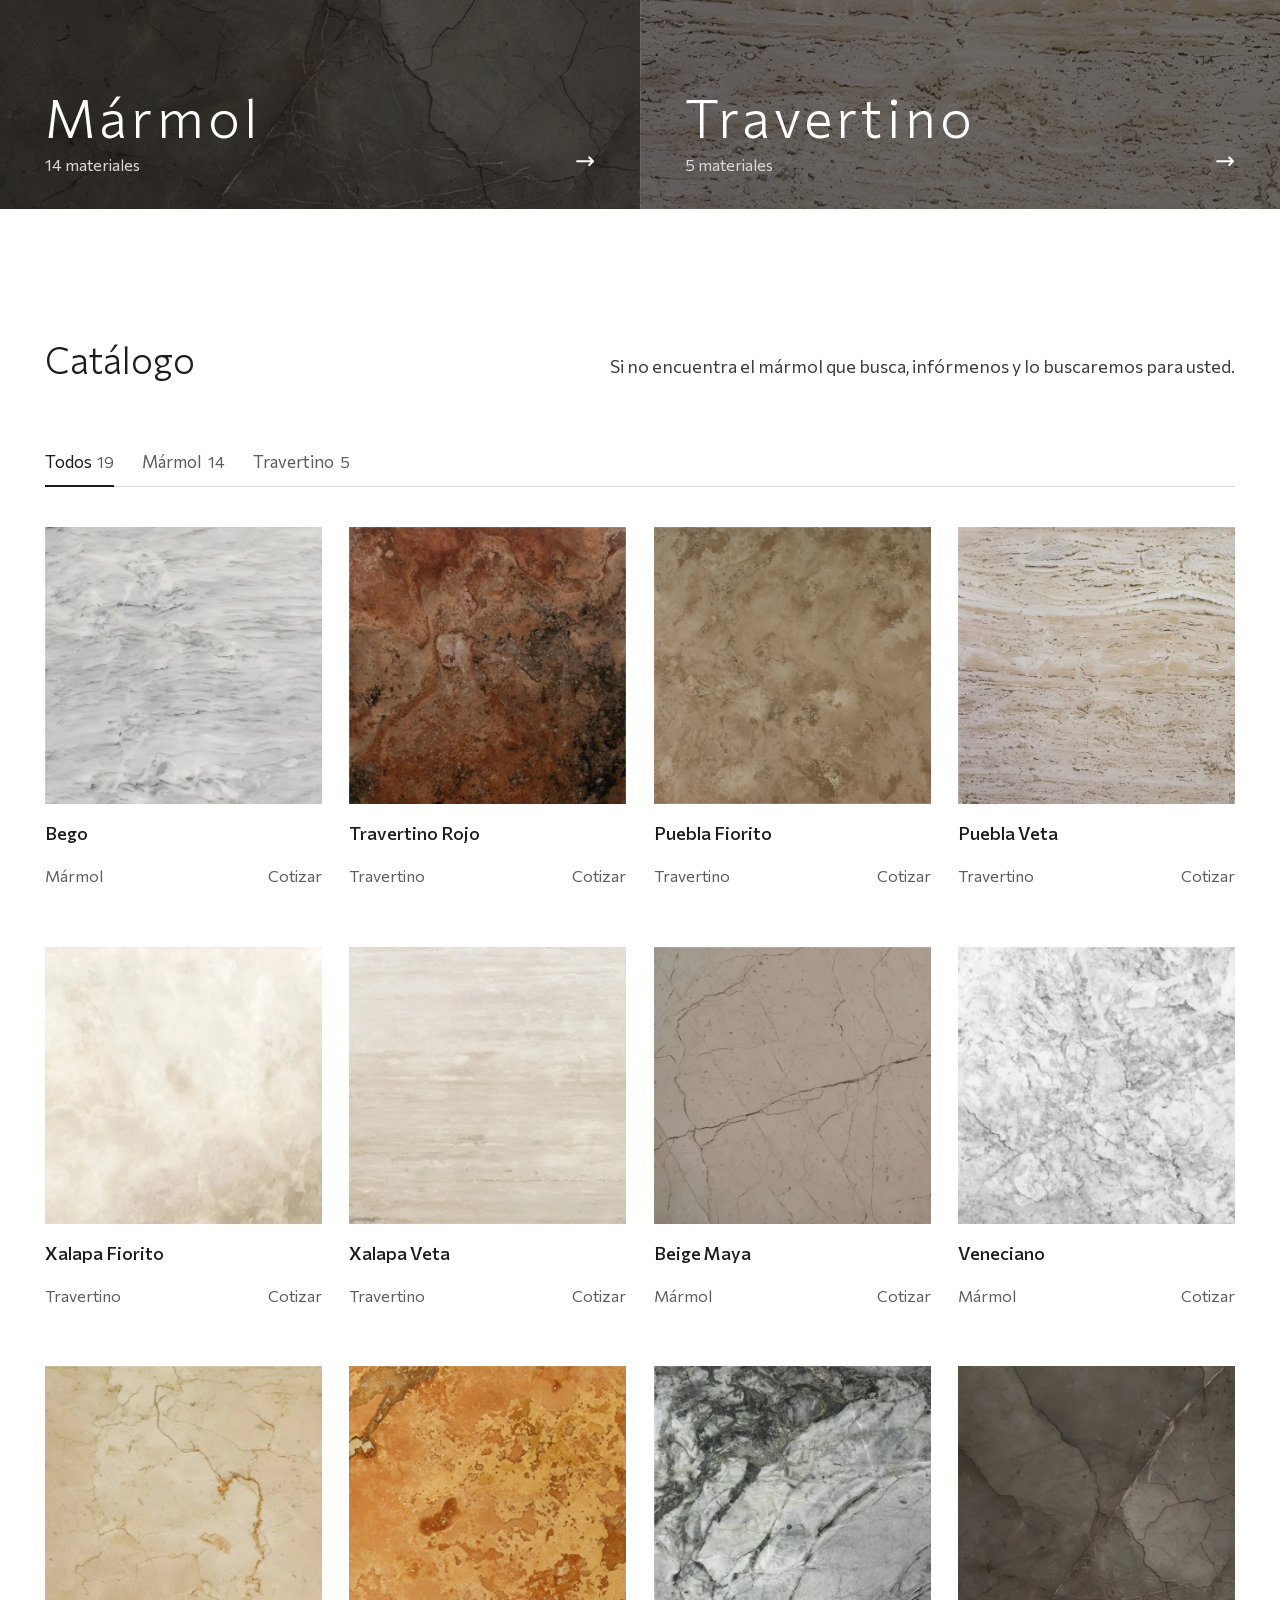
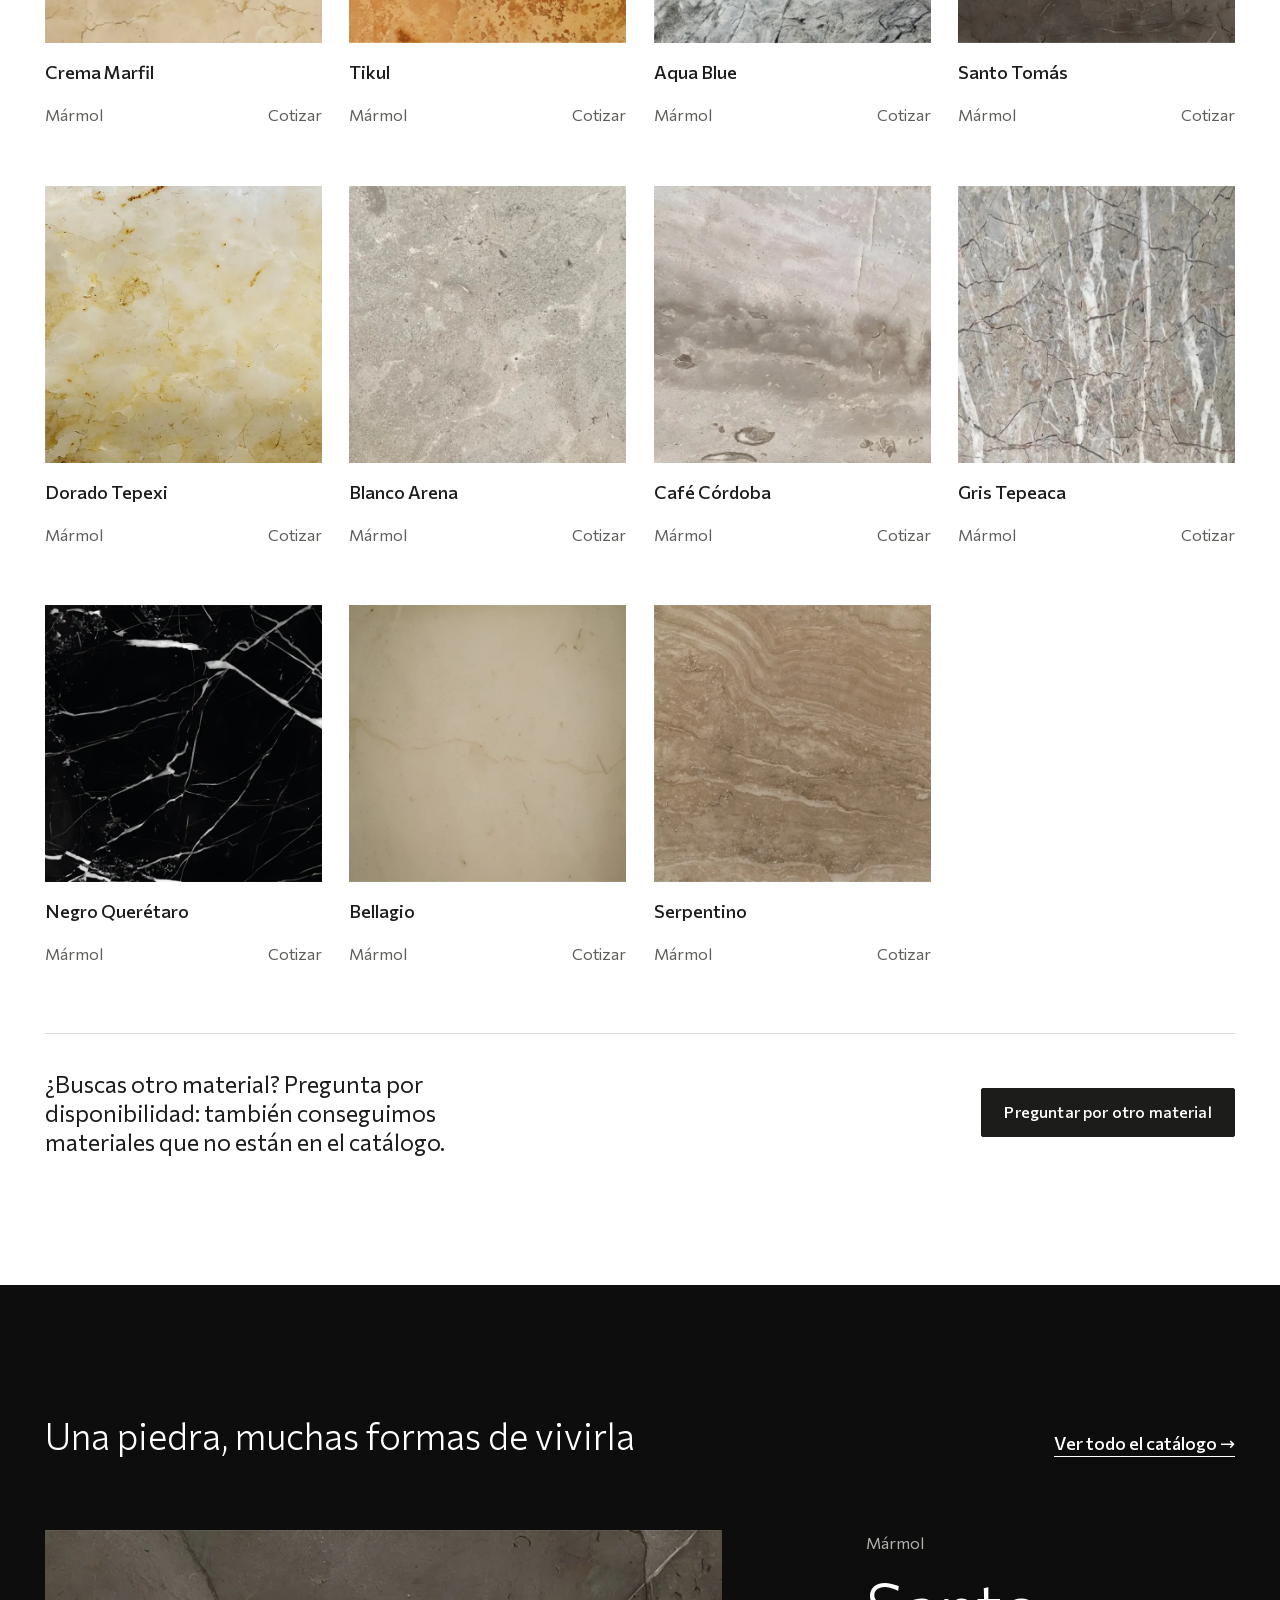
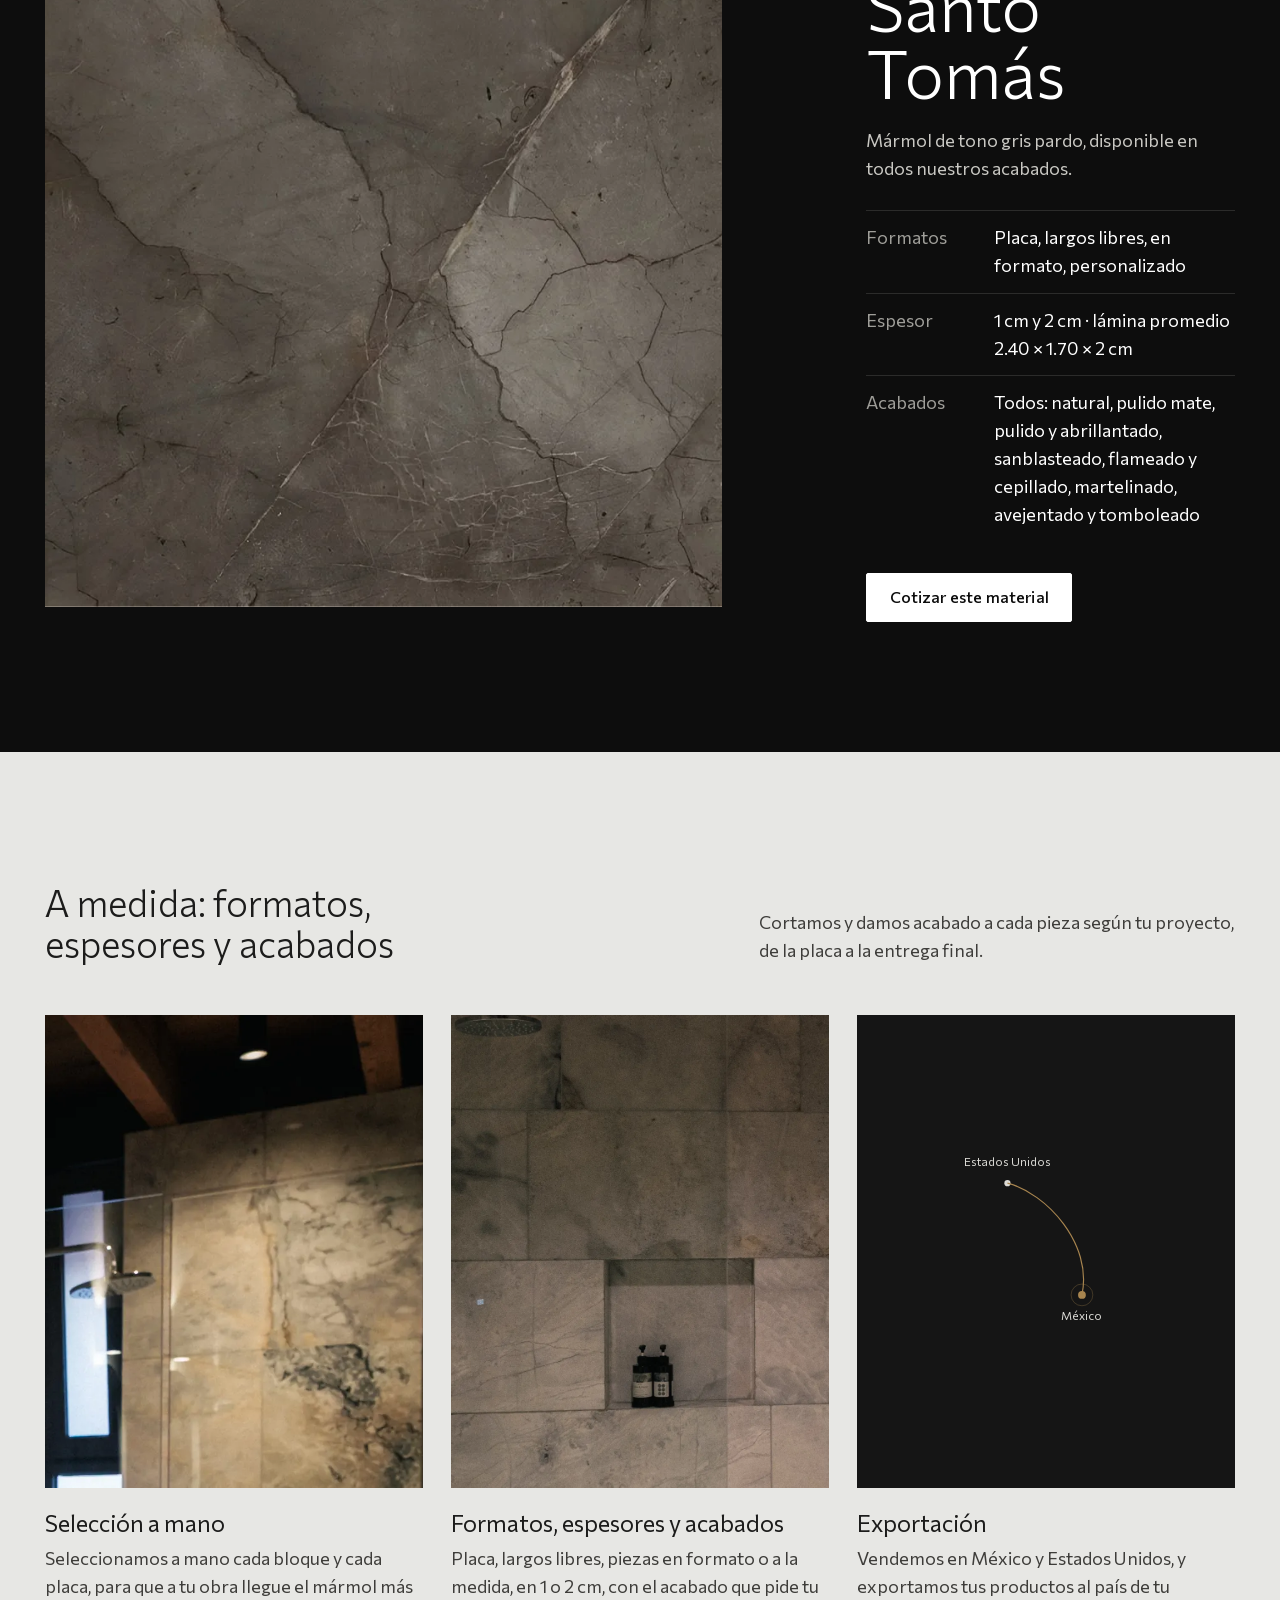
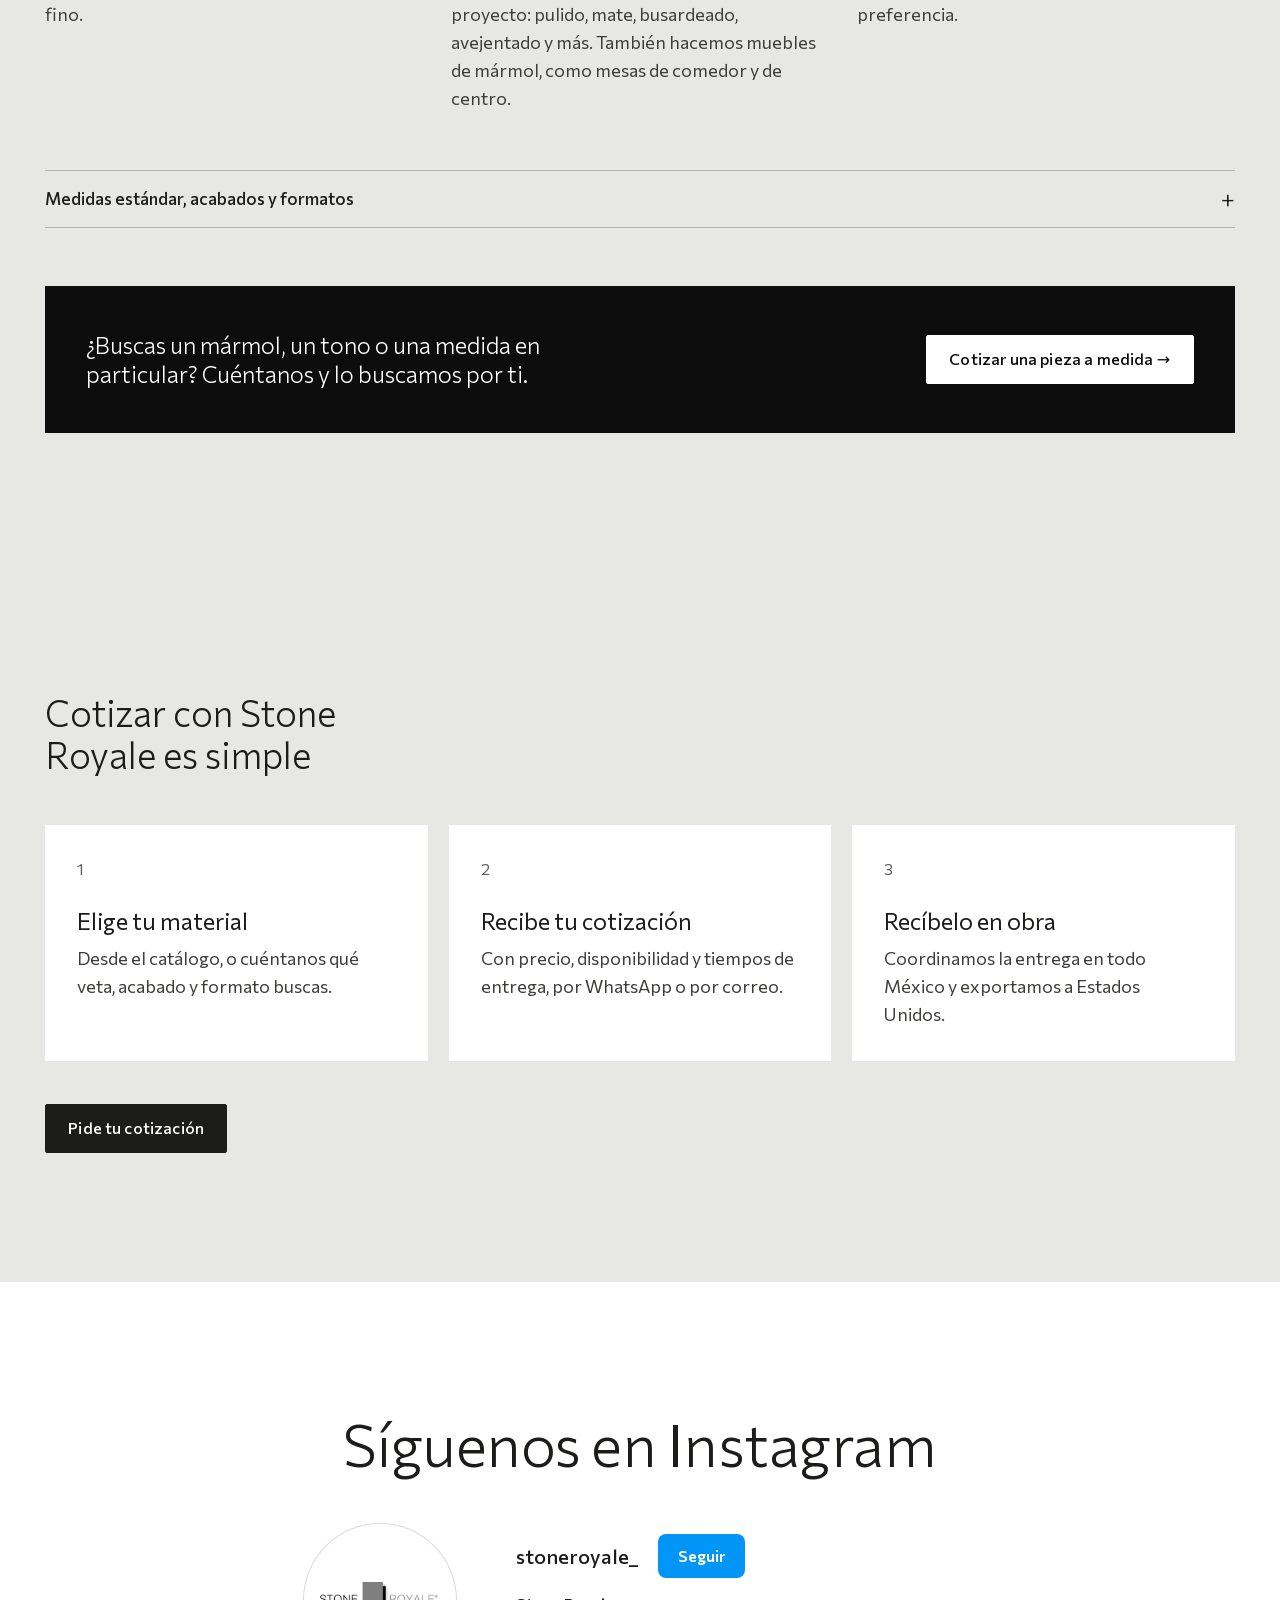
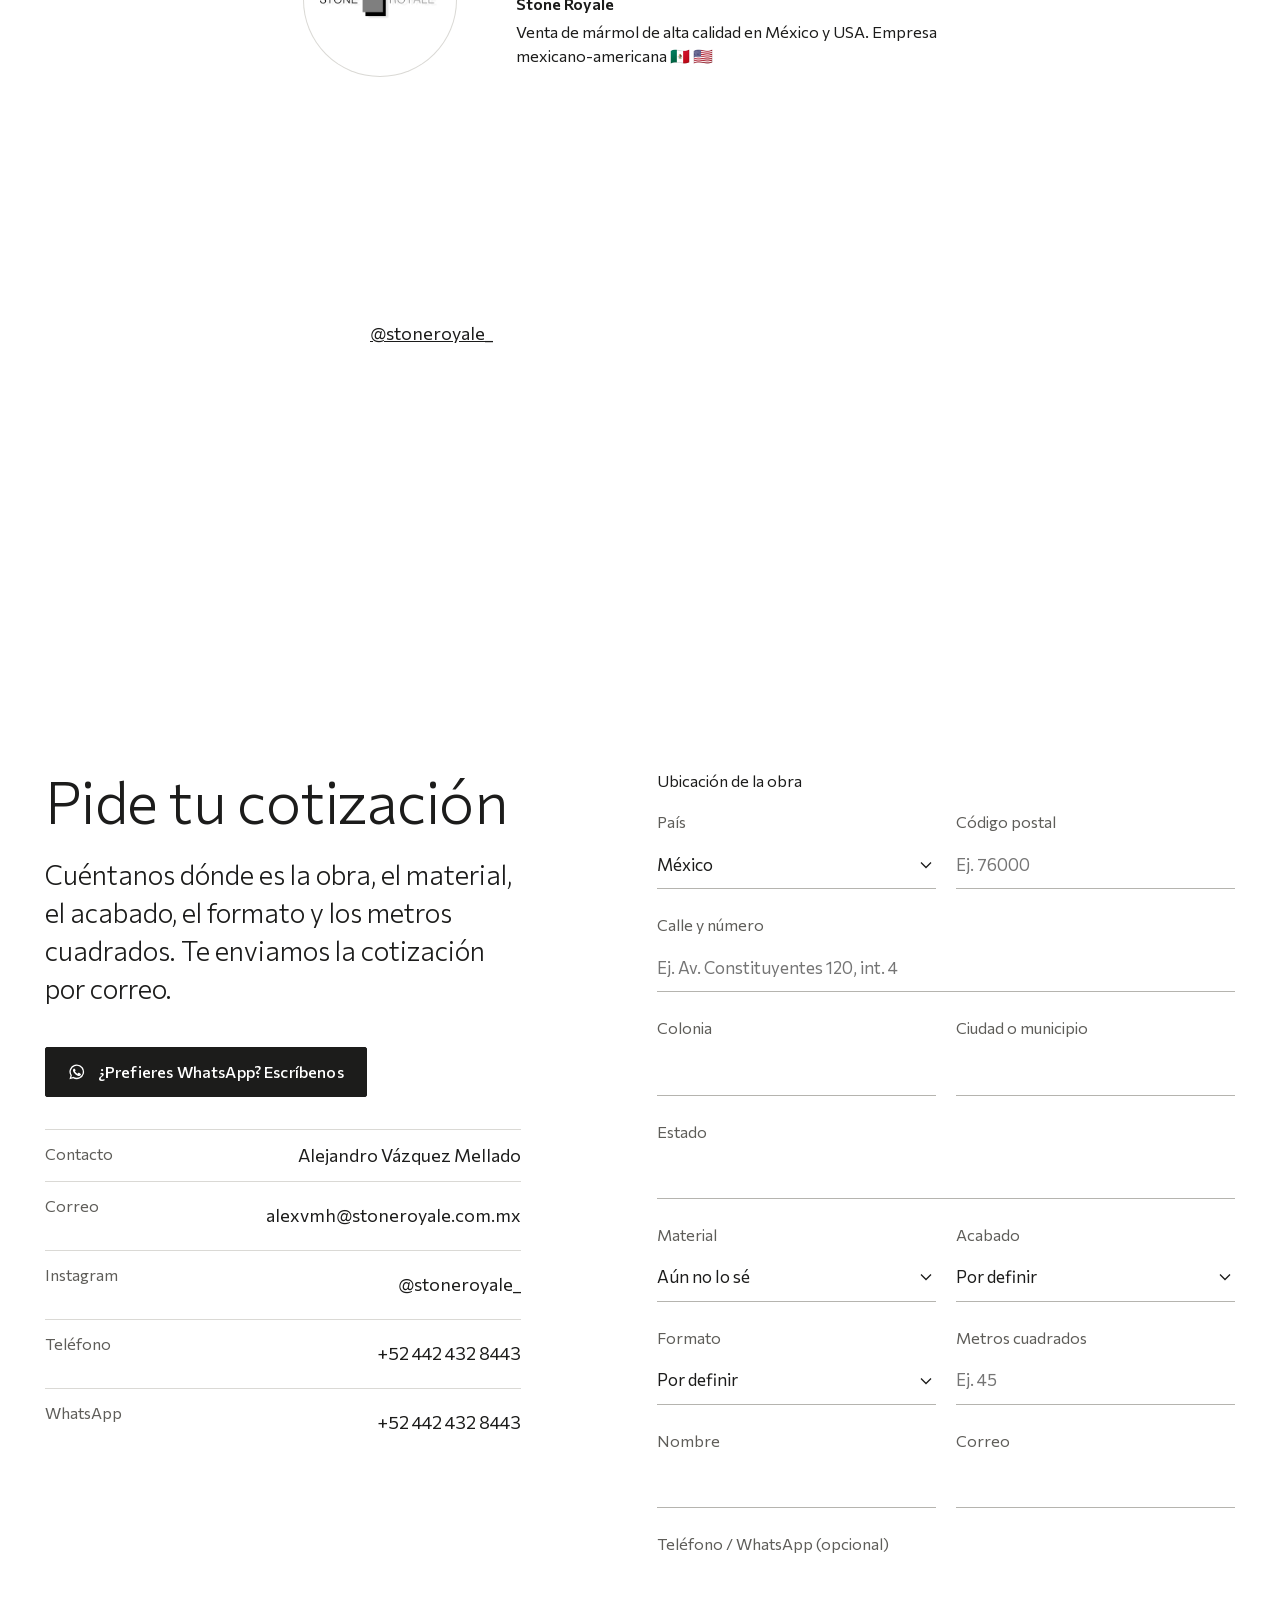
==== commit 1e3d4f89: "Clientes: + Barragán Bienes Raíces (pedido de Alejandro 24-nov); sitio.js con SR_CFG para /en/ (ya e" ====
--- a/index.html
+++ b/index.html
@@ -167,7 +167,7 @@
     </div>
     <div class="contenedor respaldo revela">
       <h3 class="t-m" data-en="Experience that backs us">Experiencia que nos respalda</h3>
-      <ul class="respaldo-lista" aria-label="Clientes"><li>Estadio Azteca</li><li>SPEC</li><li>SIQSA</li><li>ROCAL</li><li>CECSA</li><li>ZADE</li><li>Hotel Relox</li><li>Edificaciones Tres Ríos</li><li>El Batán</li><li>El Astillero</li><li>We Build</li><li>Estudios Alpha Omega</li></ul>
+      <ul class="respaldo-lista" aria-label="Clientes"><li>Estadio Azteca</li><li>SPEC</li><li>SIQSA</li><li>ROCAL</li><li>CECSA</li><li>ZADE</li><li>Hotel Relox</li><li>Edificaciones Tres Ríos</li><li>El Batán</li><li>El Astillero</li><li>We Build</li><li>Estudios Alpha Omega</li><li>Barragán Bienes Raíces</li></ul>
     </div>
   </section>
 
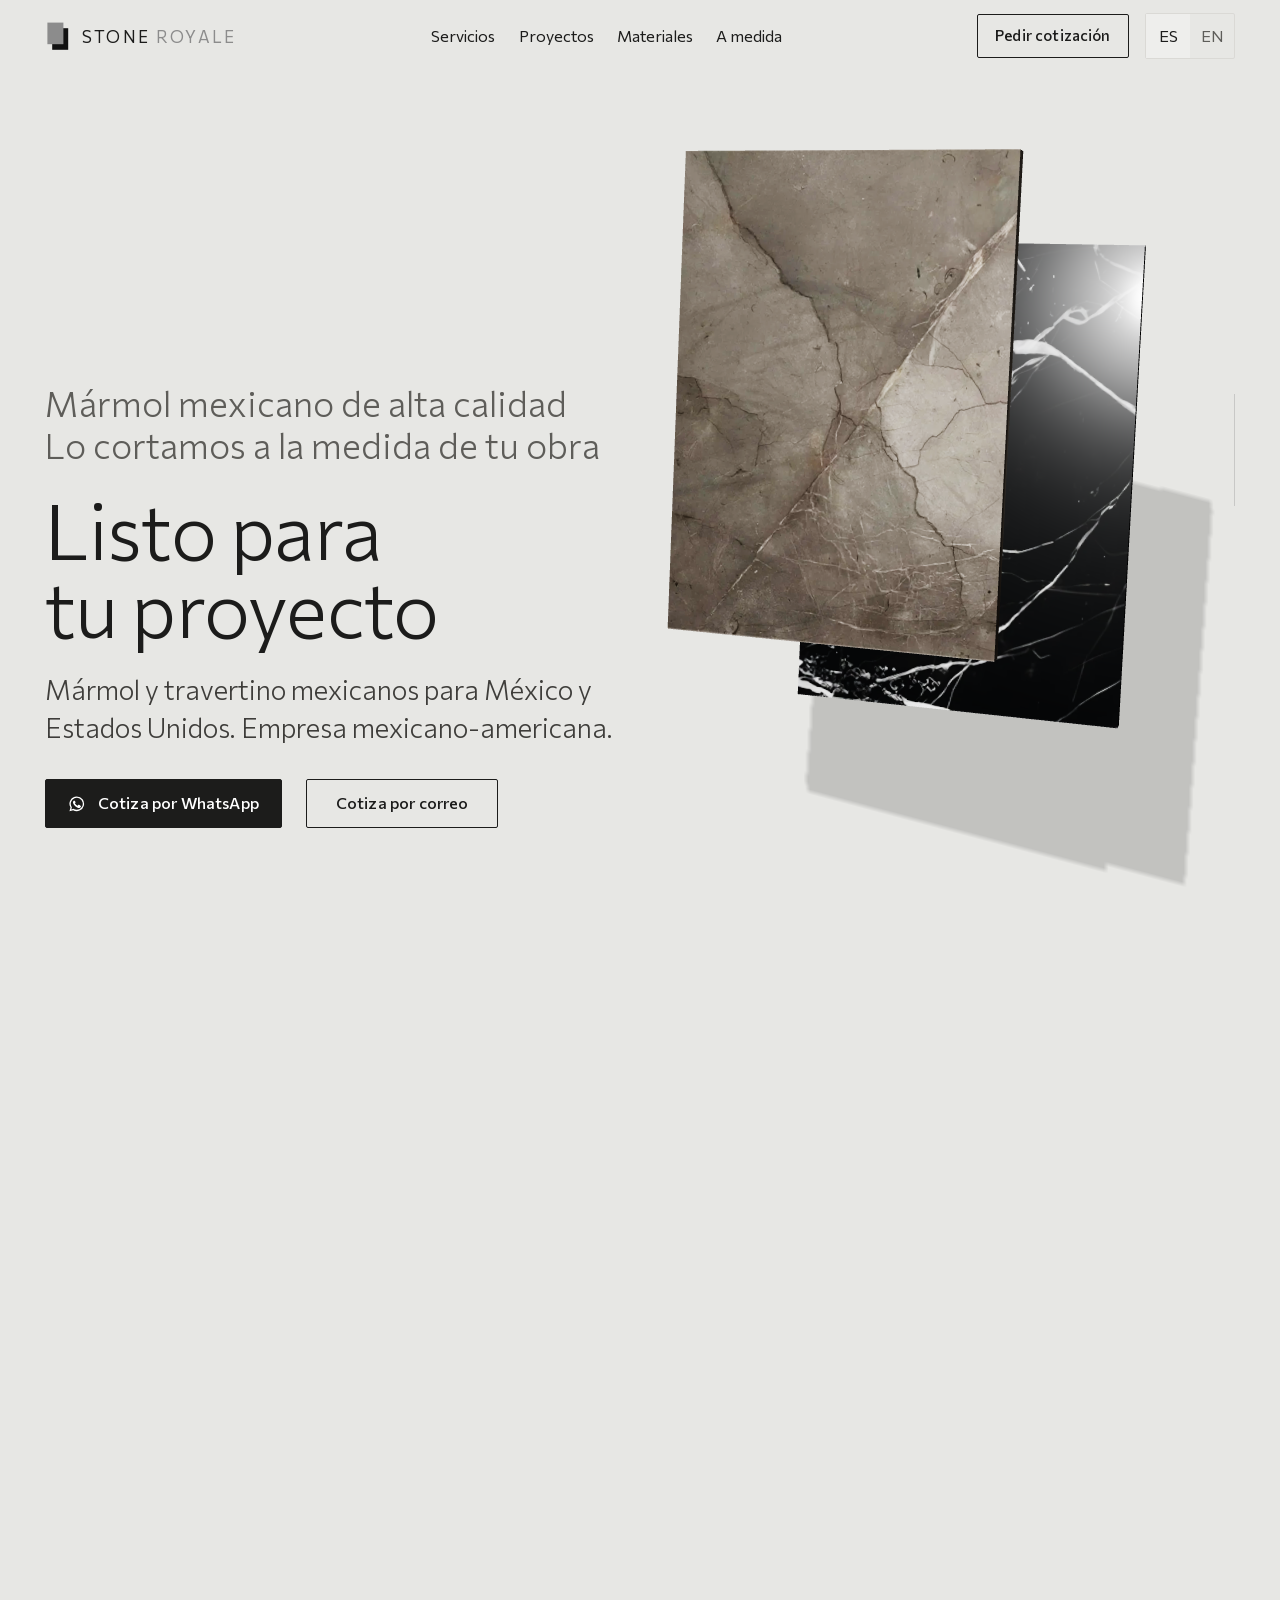
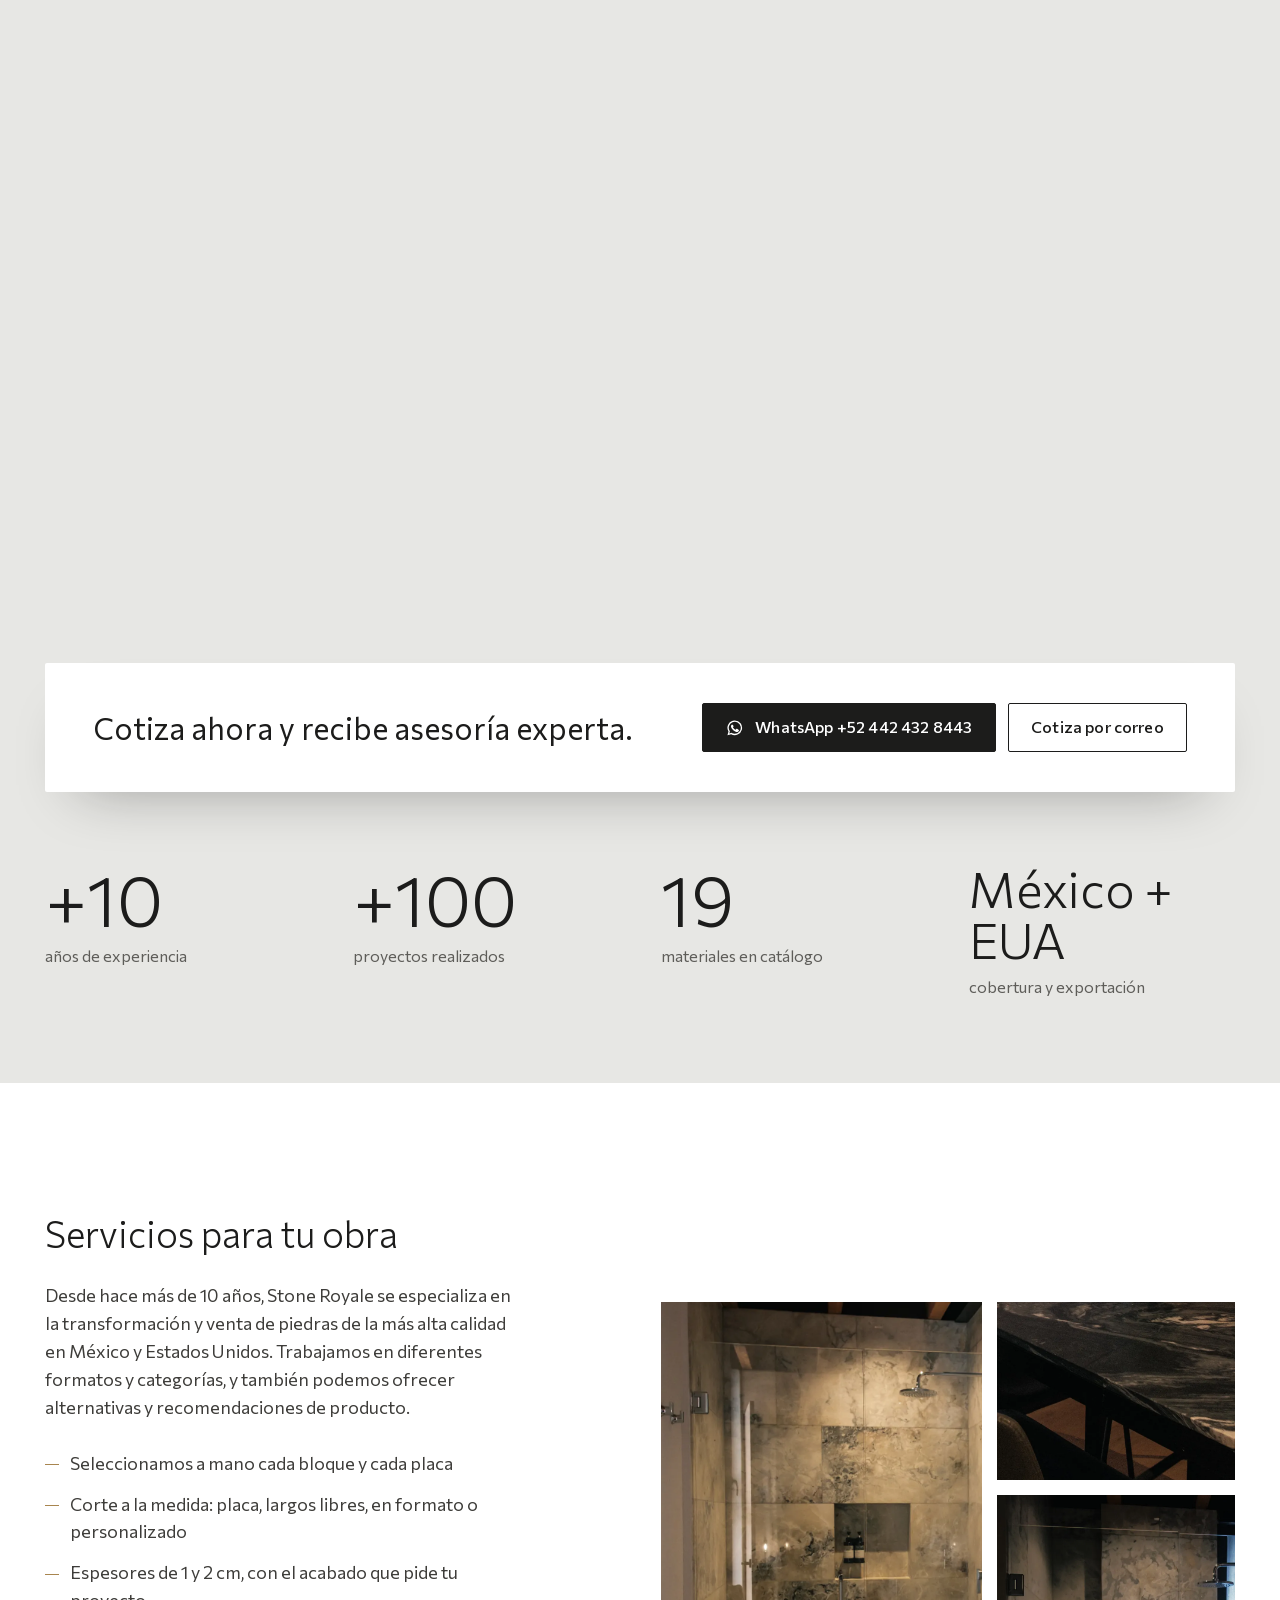
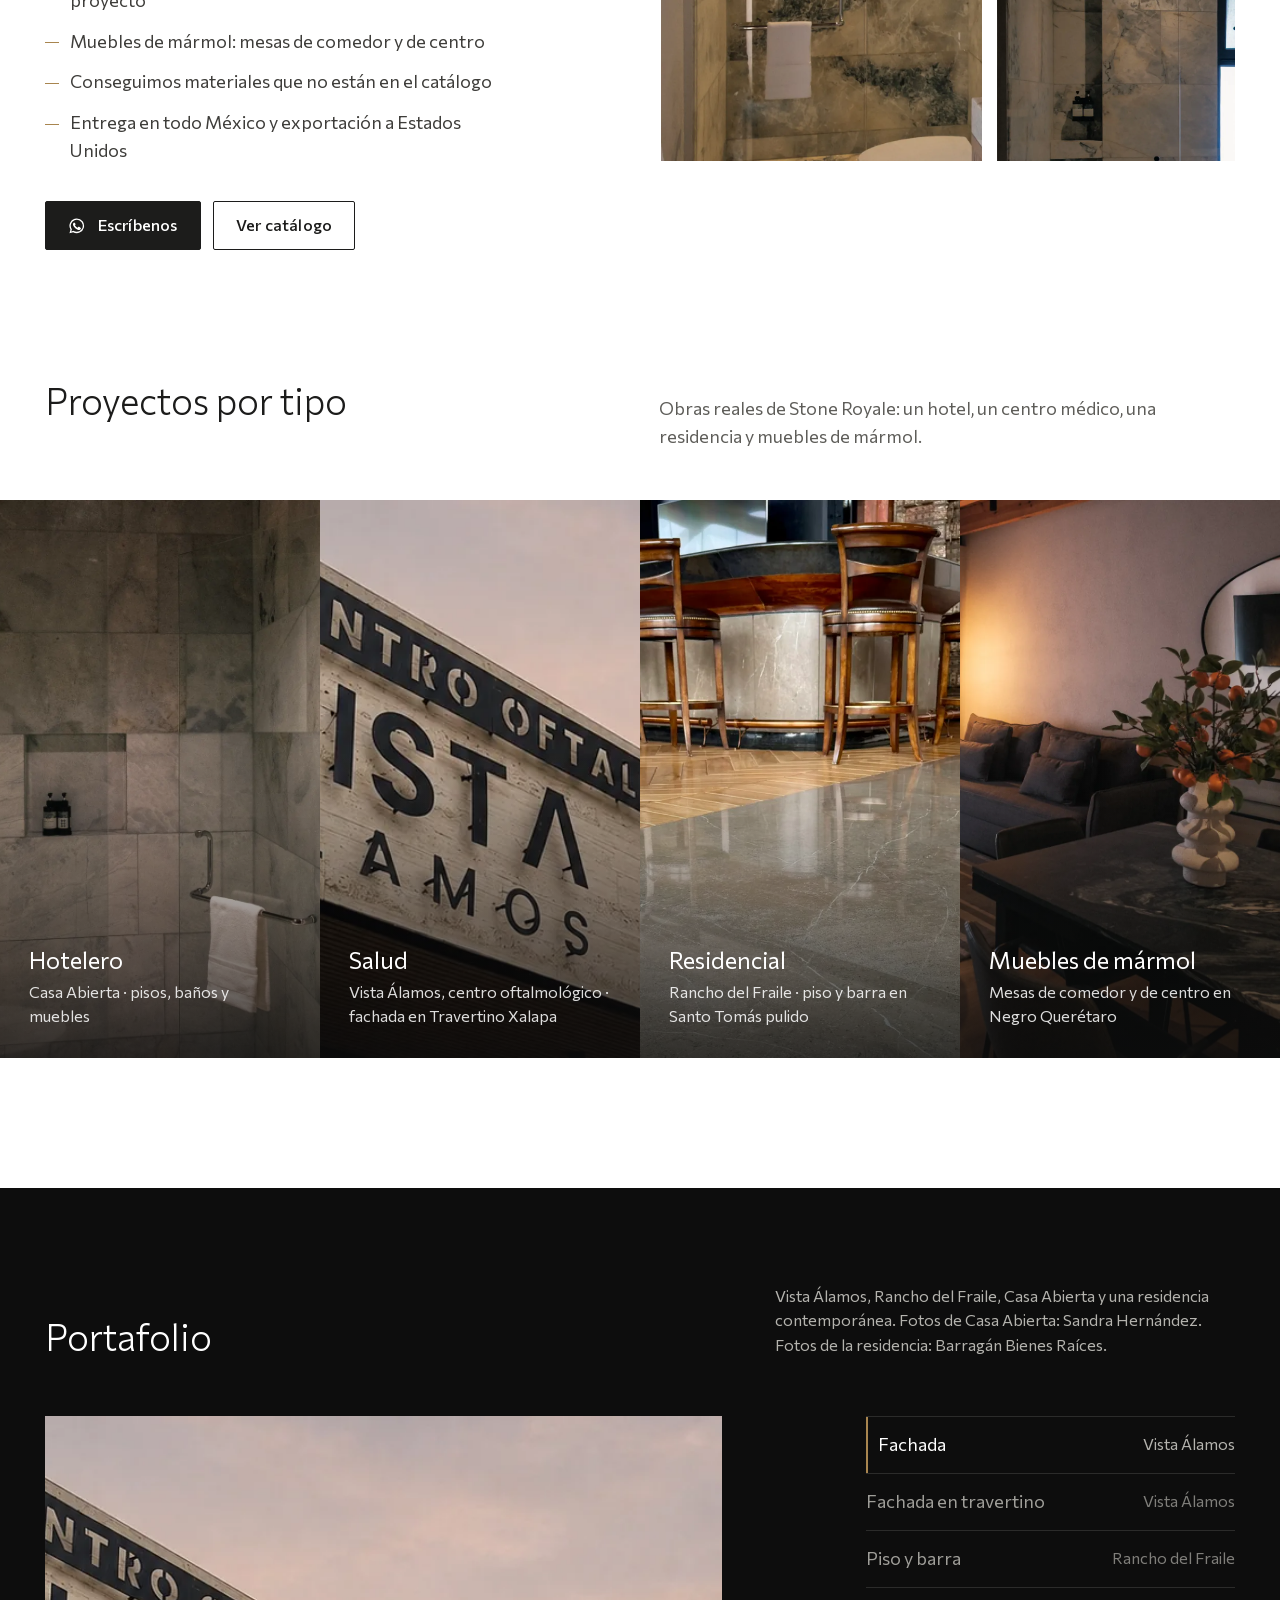
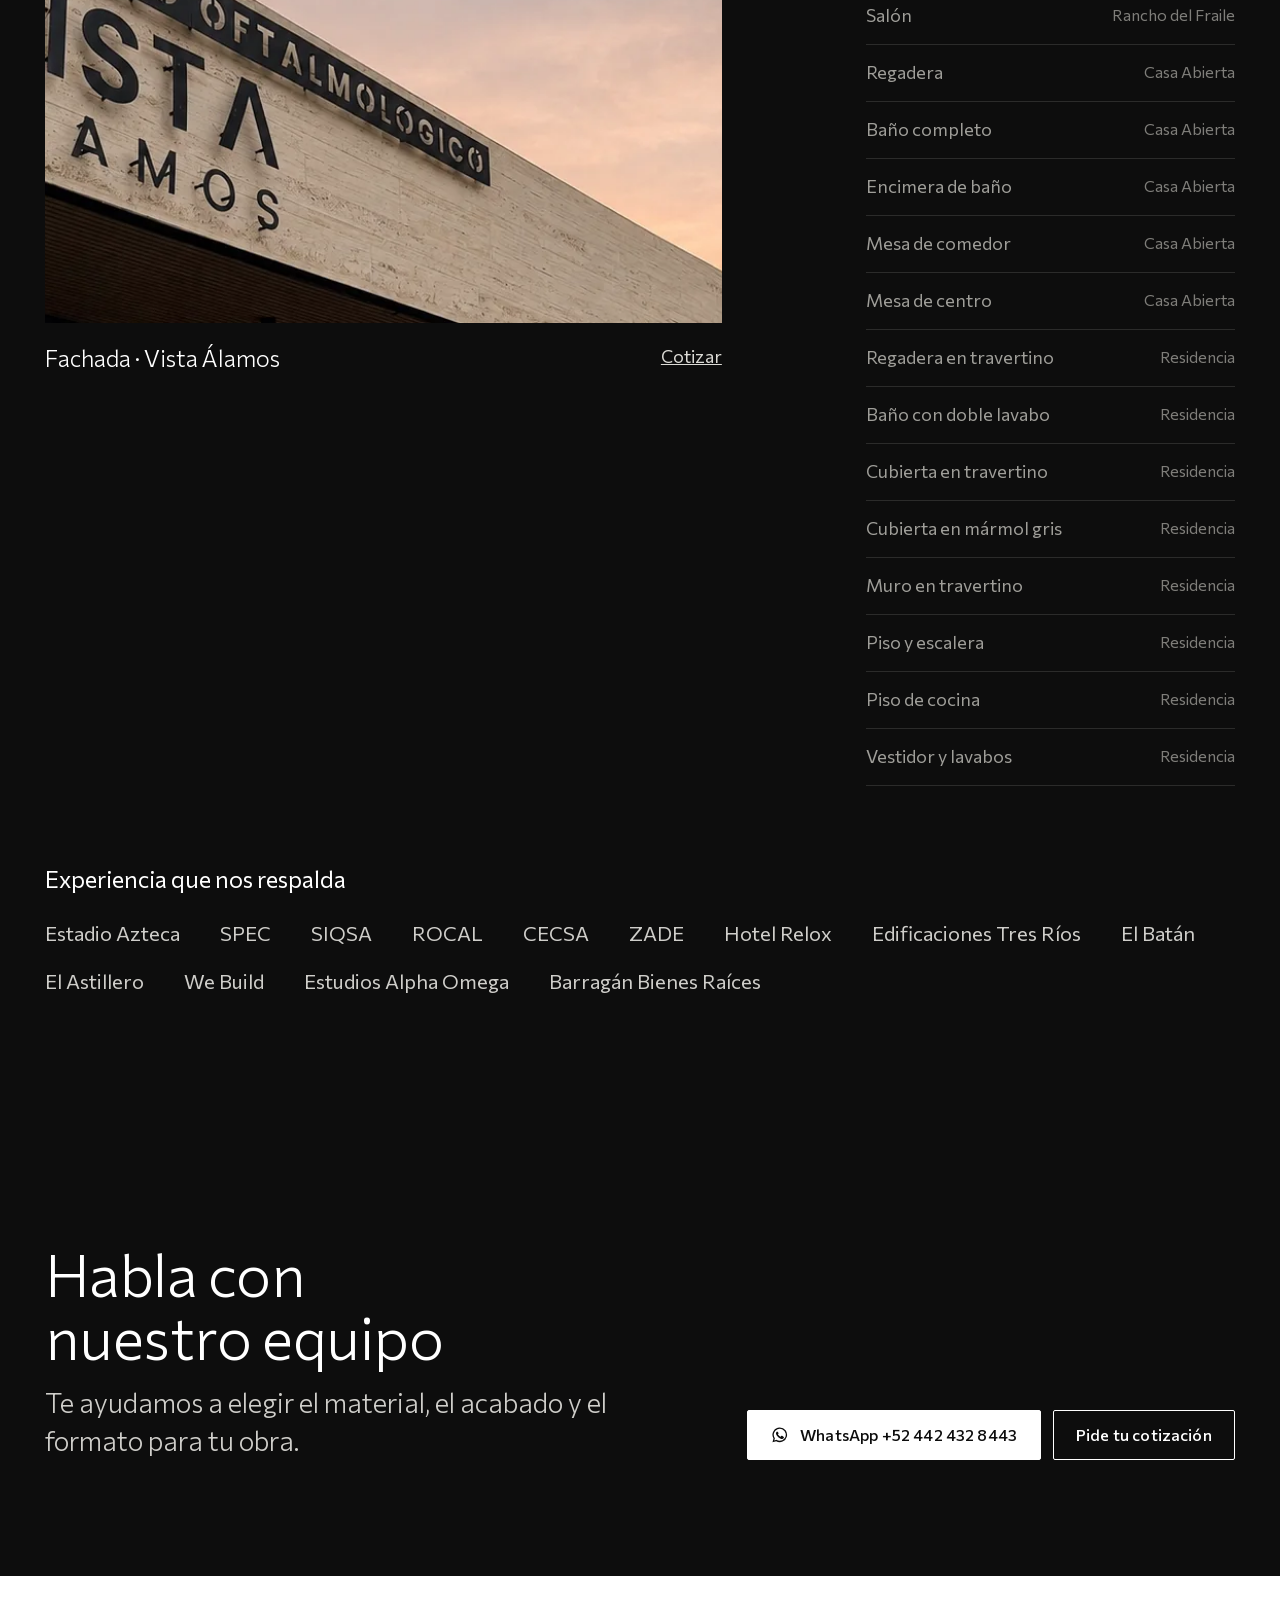
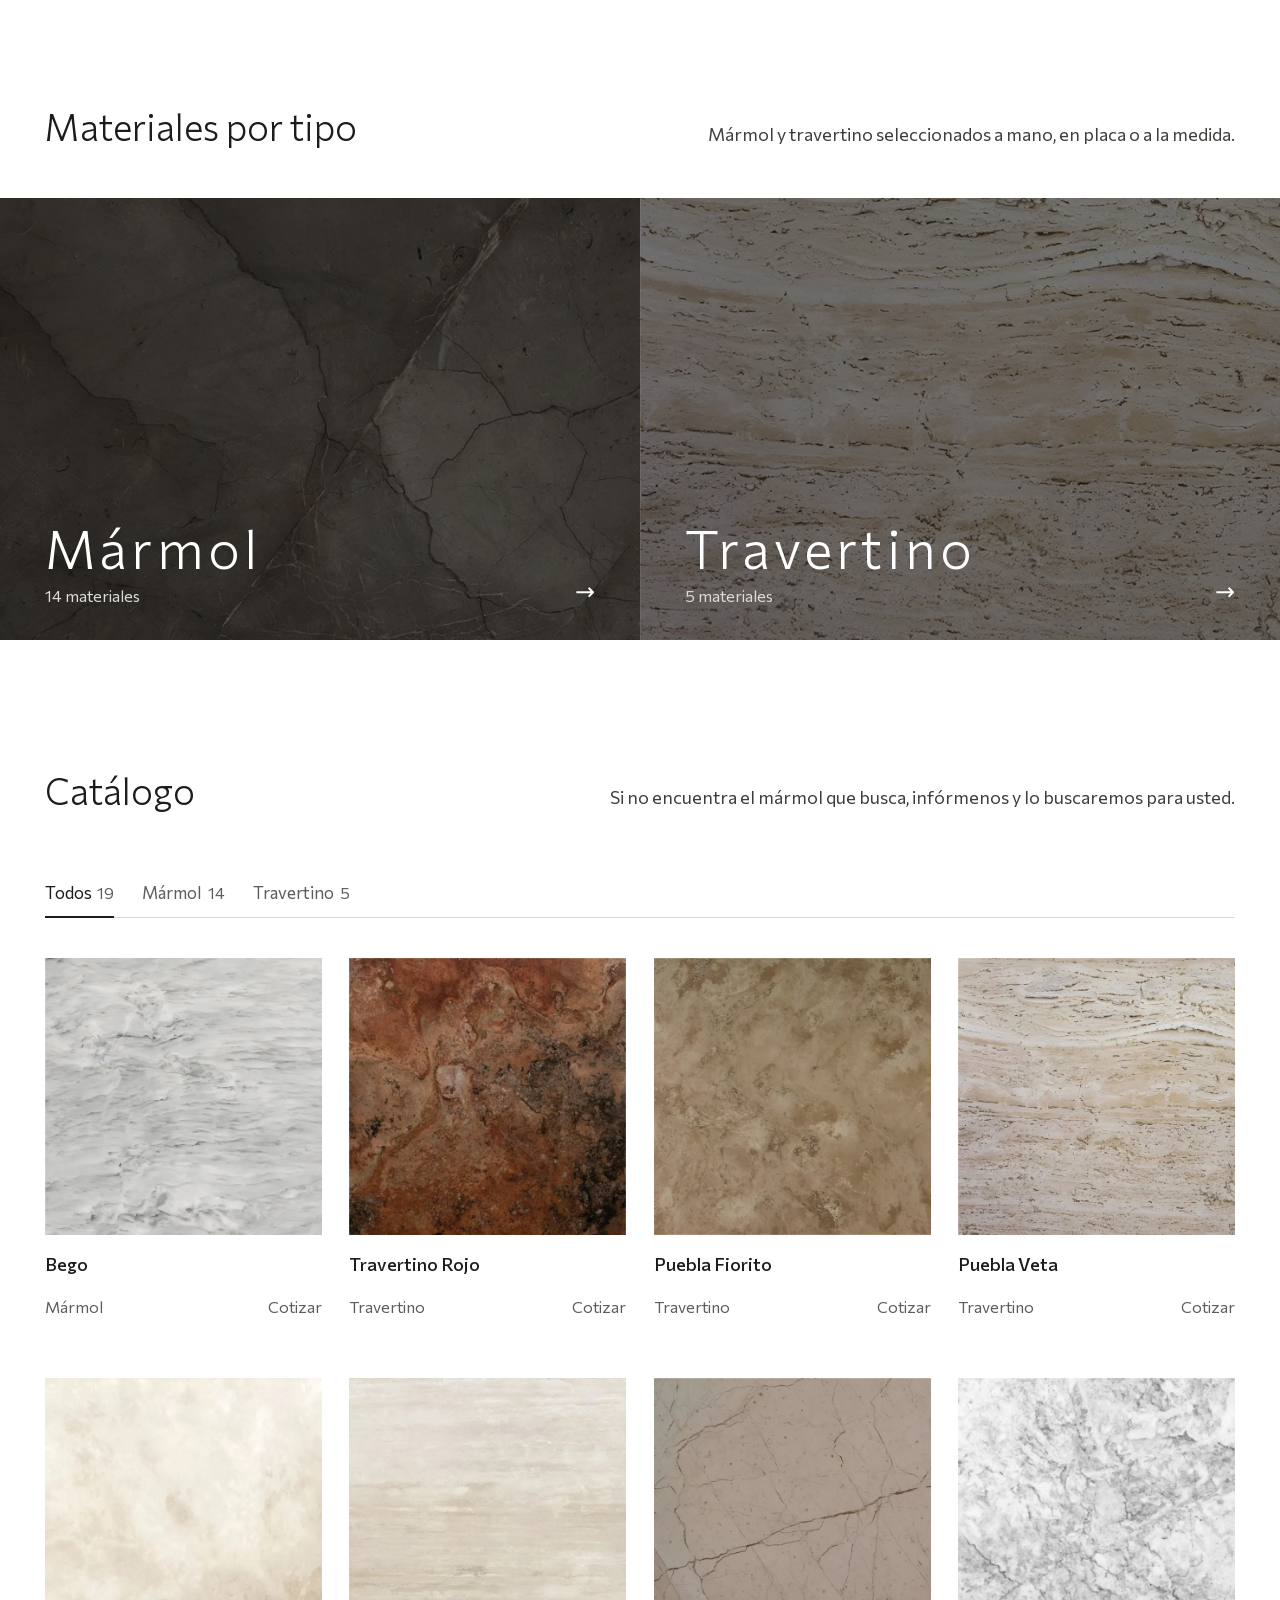
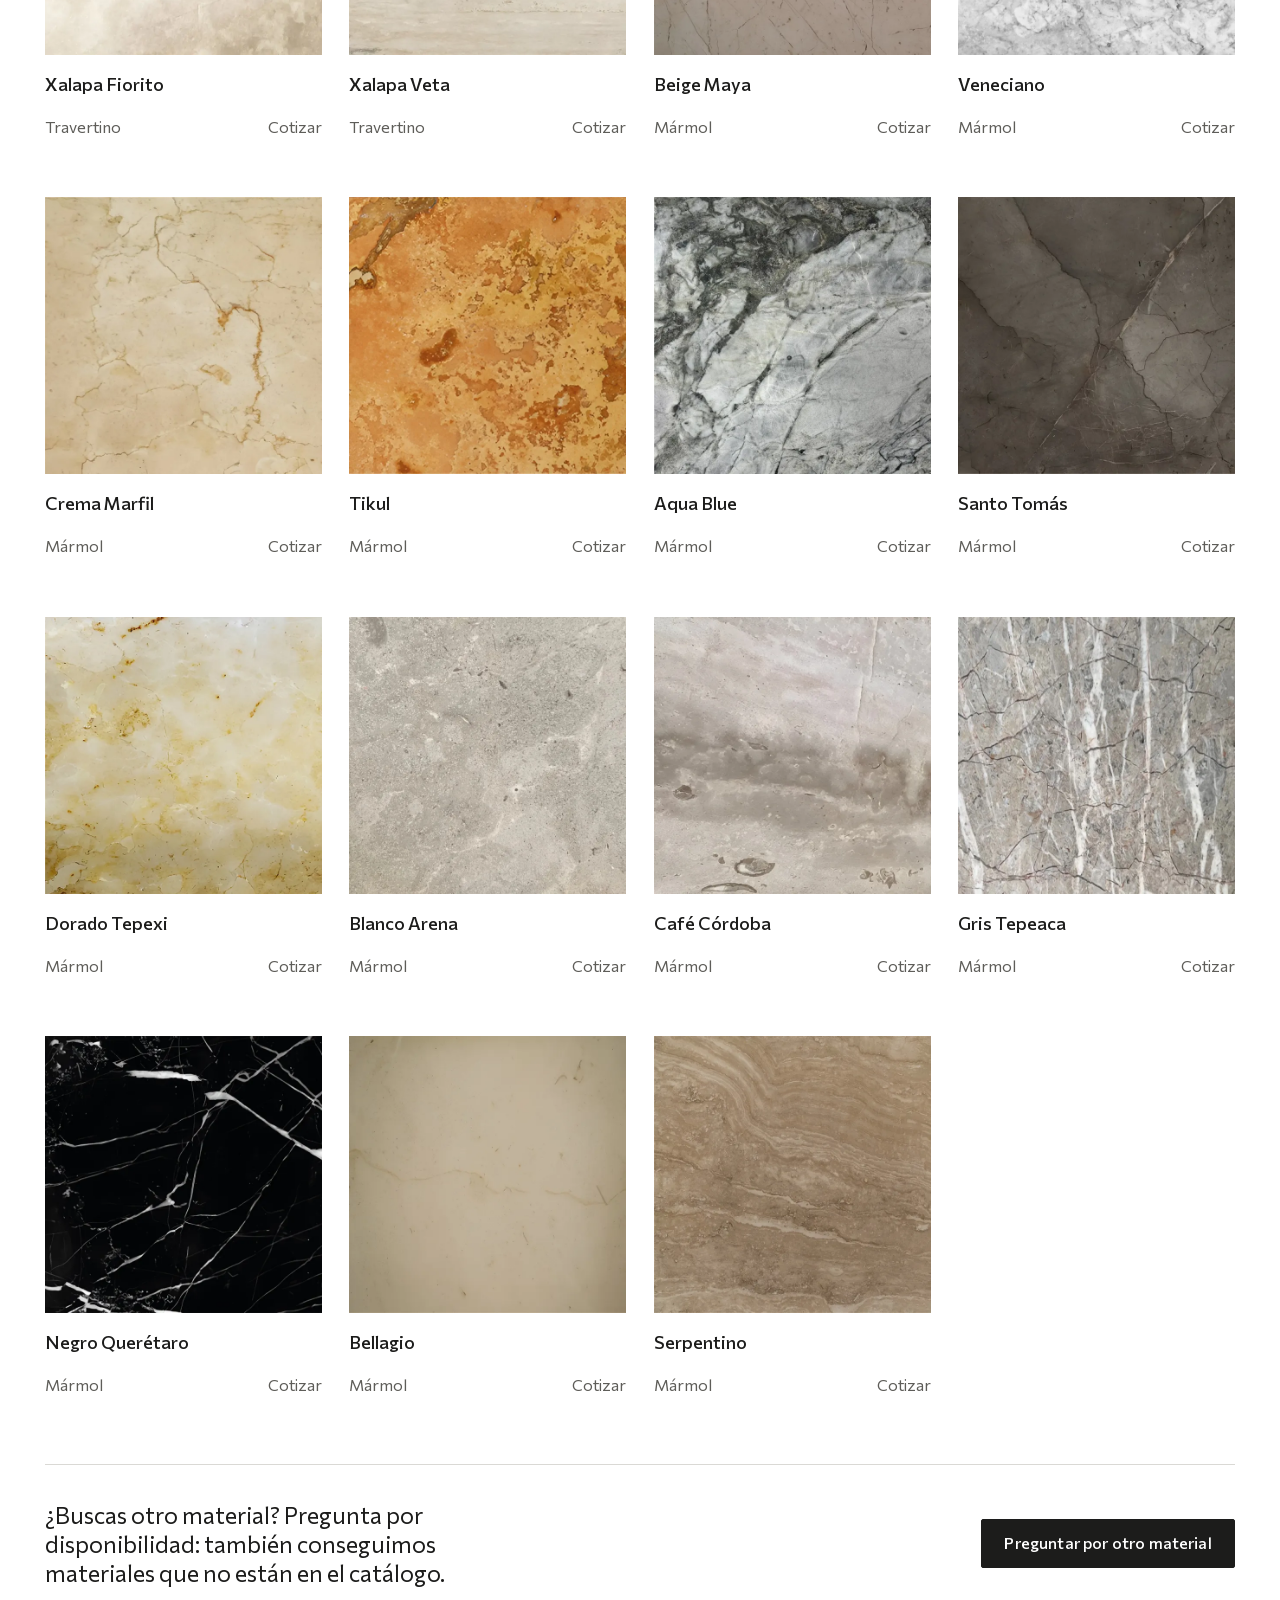
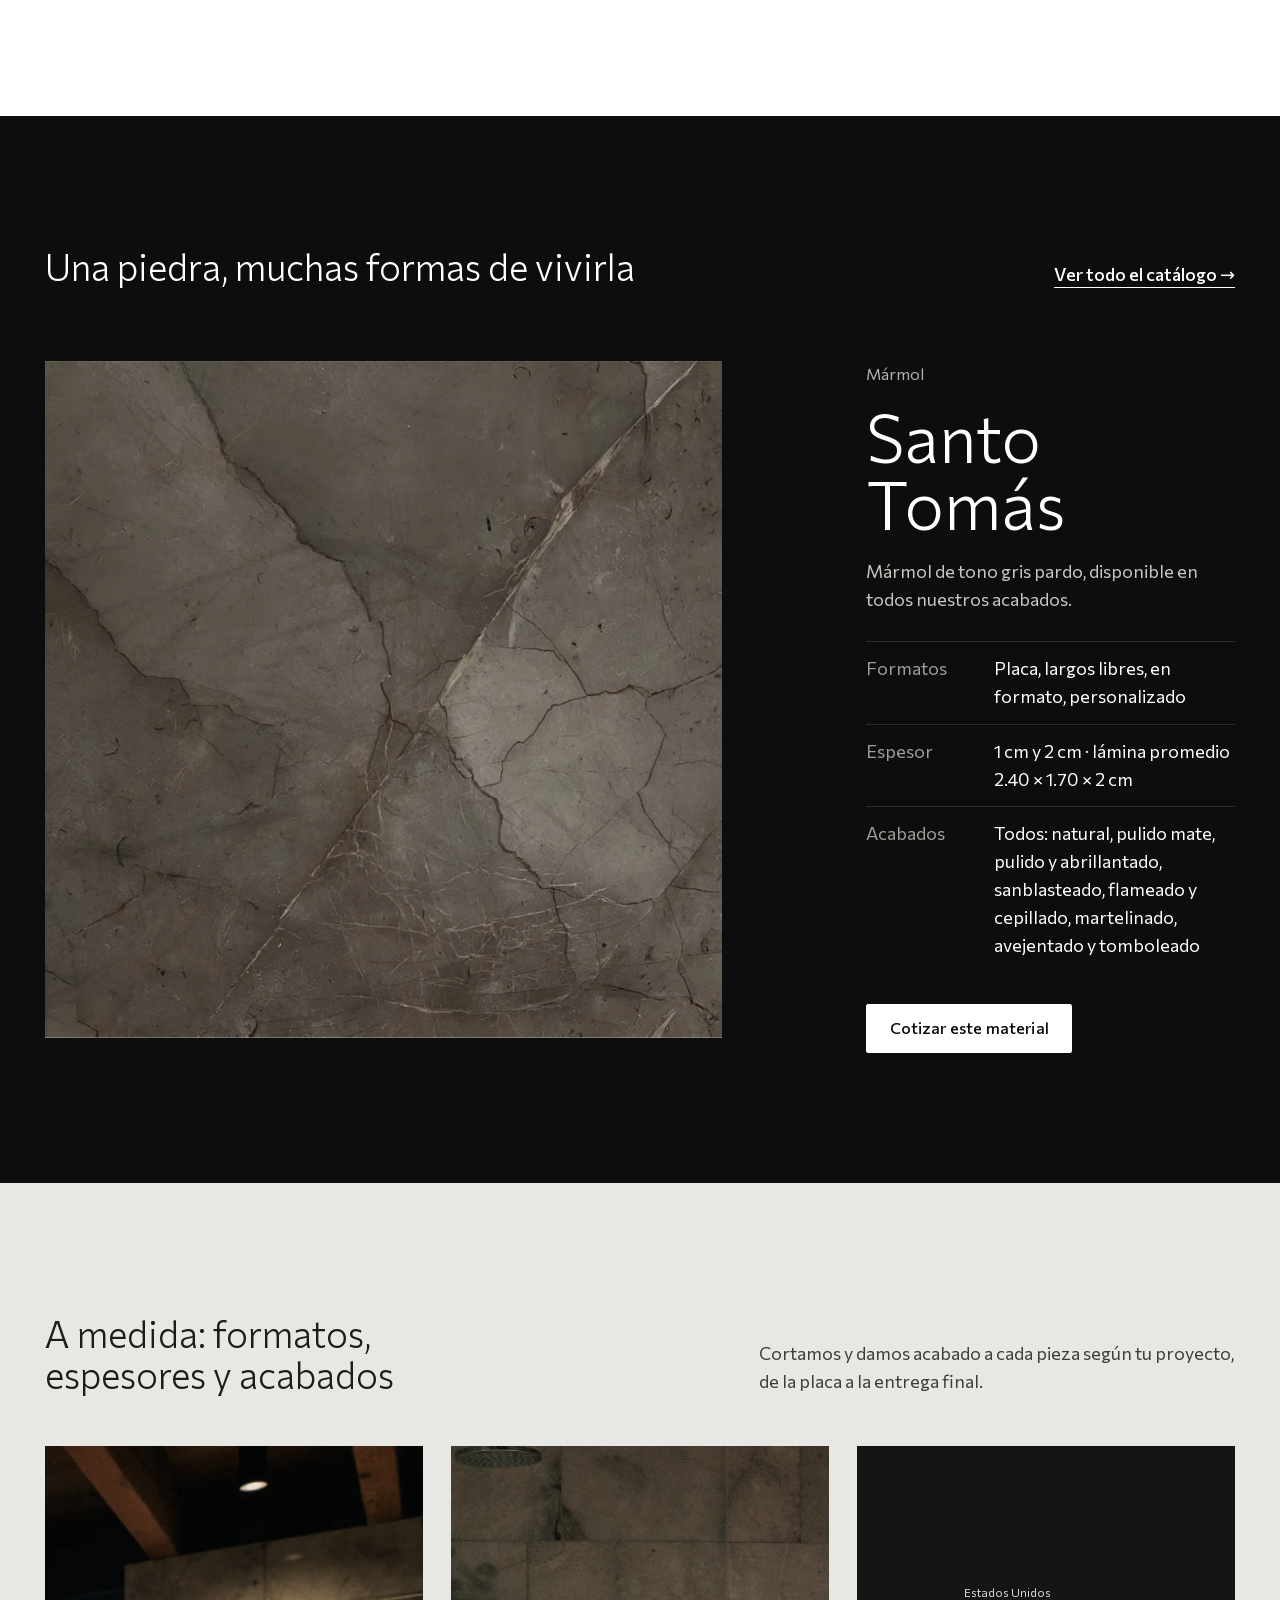
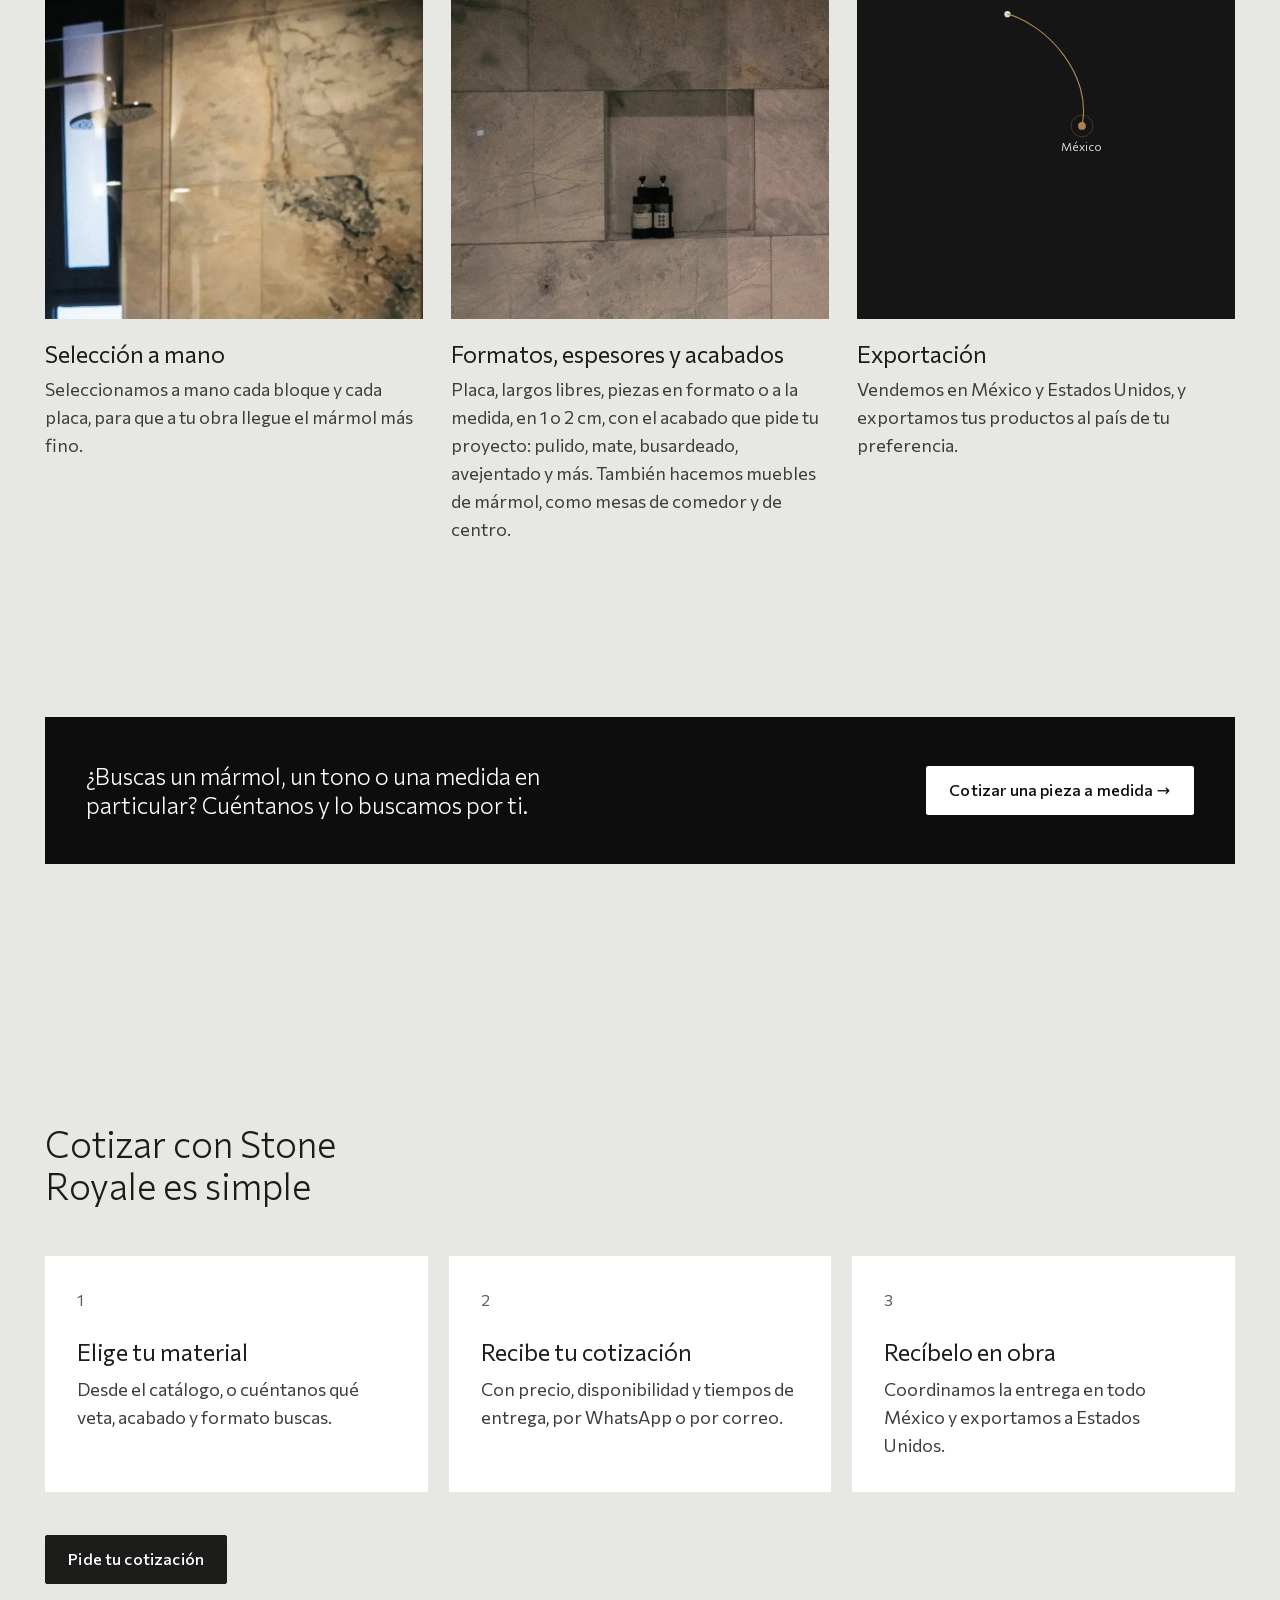
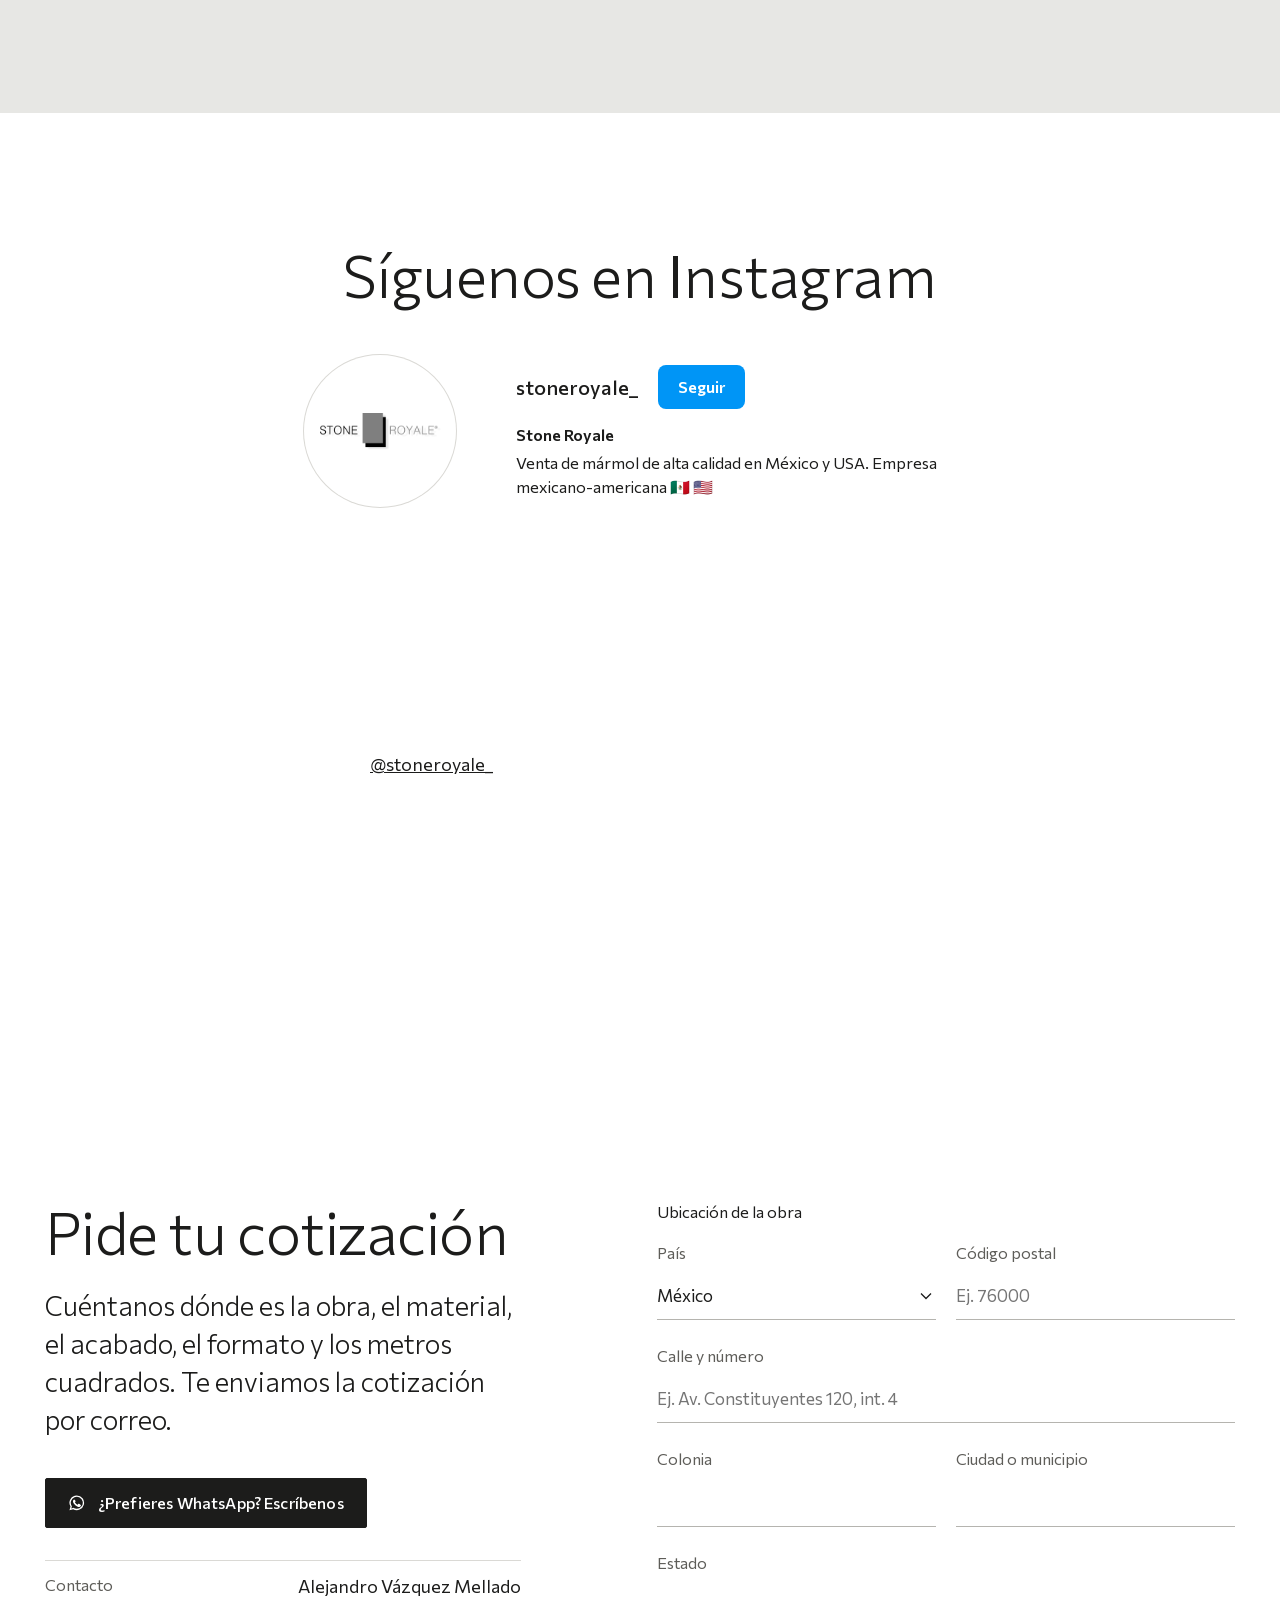
==== commit 79d4bd9c: "Portafolio: residencia (Barragán Bienes Raíces) con fotos IG + 3 originales de Alejandro (piso y esc" ====
--- a/index.html
+++ b/index.html
@@ -146,7 +146,7 @@
   <section class="seccion proyectos oscuro" id="proyectos" aria-labelledby="proy-titulo">
     <div class="contenedor proyectos-cabeza">
       <h2 class="t-l revela" id="proy-titulo" data-en="Portfolio">Portafolio</h2>
-      <p class="meta revela nota-fotos" data-en="Vista Álamos, Rancho del Fraile and Casa Abierta. Casa Abierta photos: Sandra Hernández.">Vista Álamos, Rancho del Fraile y Casa Abierta. Fotos de Casa Abierta: Sandra Hernández.</p>
+      <p class="meta revela nota-fotos" data-en="Vista Álamos, Rancho del Fraile, Casa Abierta and a contemporary residence. Casa Abierta photos: Sandra Hernández. Residence photos: Barragán Bienes Raíces.">Vista Álamos, Rancho del Fraile, Casa Abierta y una residencia contemporánea. Fotos de Casa Abierta: Sandra Hernández. Fotos de la residencia: Barragán Bienes Raíces.</p>
     </div>
     <div class="contenedor obras">
       <figure class="obras-visor revela">
@@ -163,6 +163,14 @@
         <li><button type="button" aria-pressed="false" data-img="ca-lavabo-cubierta-marmol" data-alt="Lavabo sobre cubierta de mármol junto a la regadera de mármol, hotel Casa Abierta" data-alt-en="Sink on a marble top next to the marble shower, Casa Abierta hotel"><span data-en="Vanity top">Encimera de baño</span><span class="meta" data-en="Casa Abierta">Casa Abierta</span></button></li>
         <li><button type="button" aria-pressed="false" data-img="ca-mesa-comedor-marmol" data-alt="Mesa de comedor con cubierta de mármol Negro Querétaro, hotel Casa Abierta" data-alt-en="Dining table with a Negro Querétaro marble top, Casa Abierta hotel"><span data-en="Dining table">Mesa de comedor</span><span class="meta" data-en="Casa Abierta">Casa Abierta</span></button></li>
         <li><button type="button" aria-pressed="false" data-img="ca-mesa-centro-marmol" data-alt="Mesa de centro redonda con cubierta de mármol Negro Querétaro, hotel Casa Abierta" data-alt-en="Round coffee table with a Negro Querétaro marble top, Casa Abierta hotel"><span data-en="Coffee table">Mesa de centro</span><span class="meta" data-en="Casa Abierta">Casa Abierta</span></button></li>
+        <li><button type="button" aria-pressed="false" data-img="res-regadera-travertino" data-alt="Regadera revestida en travertino con nicho, residencia contemporánea" data-alt-en="Shower clad in travertine with a niche, contemporary residence"><span data-en="Travertine shower">Regadera en travertino</span><span class="meta" data-en="Residence">Residencia</span></button></li>
+        <li><button type="button" aria-pressed="false" data-img="res-bano-travertino" data-alt="Baño con doble lavabo sobre cubierta de travertino, residencia contemporánea" data-alt-en="Bathroom with a double sink on a travertine top, contemporary residence"><span data-en="Bathroom with double vanity">Baño con doble lavabo</span><span class="meta" data-en="Residence">Residencia</span></button></li>
+        <li><button type="button" aria-pressed="false" data-img="res-lavabo-cubierta-travertino" data-alt="Lavabo sobre cubierta de travertino, residencia contemporánea" data-alt-en="Sink on a travertine top, contemporary residence"><span data-en="Travertine vanity top">Cubierta en travertino</span><span class="meta" data-en="Residence">Residencia</span></button></li>
+        <li><button type="button" aria-pressed="false" data-img="res-lavabo-cubierta-marmol-gris" data-alt="Cubierta de baño en mármol gris con lavabo de sobreponer, residencia contemporánea" data-alt-en="Grey marble vanity top with a vessel sink, contemporary residence"><span data-en="Grey marble vanity top">Cubierta en mármol gris</span><span class="meta" data-en="Residence">Residencia</span></button></li>
+        <li><button type="button" aria-pressed="false" data-img="res-muro-travertino" data-alt="Muro de lavado revestido en travertino, residencia contemporánea" data-alt-en="Utility wall clad in travertine, contemporary residence"><span data-en="Travertine wall">Muro en travertino</span><span class="meta" data-en="Residence">Residencia</span></button></li>
+        <li><button type="button" aria-pressed="false" data-img="res-escalera-piso-travertino" data-alt="Piso y escalera en travertino, residencia contemporánea" data-alt-en="Travertine floor and staircase, contemporary residence"><span data-en="Floor and staircase">Piso y escalera</span><span class="meta" data-en="Residence">Residencia</span></button></li>
+        <li><button type="button" aria-pressed="false" data-img="res-cocina-piso-travertino" data-alt="Cocina con piso de travertino, residencia contemporánea" data-alt-en="Kitchen with a travertine floor, contemporary residence"><span data-en="Kitchen floor">Piso de cocina</span><span class="meta" data-en="Residence">Residencia</span></button></li>
+        <li><button type="button" aria-pressed="false" data-img="res-vestidor-cubierta-travertino" data-alt="Vestidor con cubierta de lavabos y piso en travertino, residencia contemporánea" data-alt-en="Dressing room with a travertine vanity top and floor, contemporary residence"><span data-en="Dressing room and vanity">Vestidor y lavabos</span><span class="meta" data-en="Residence">Residencia</span></button></li>
       </ol>
     </div>
     <div class="contenedor respaldo revela">
